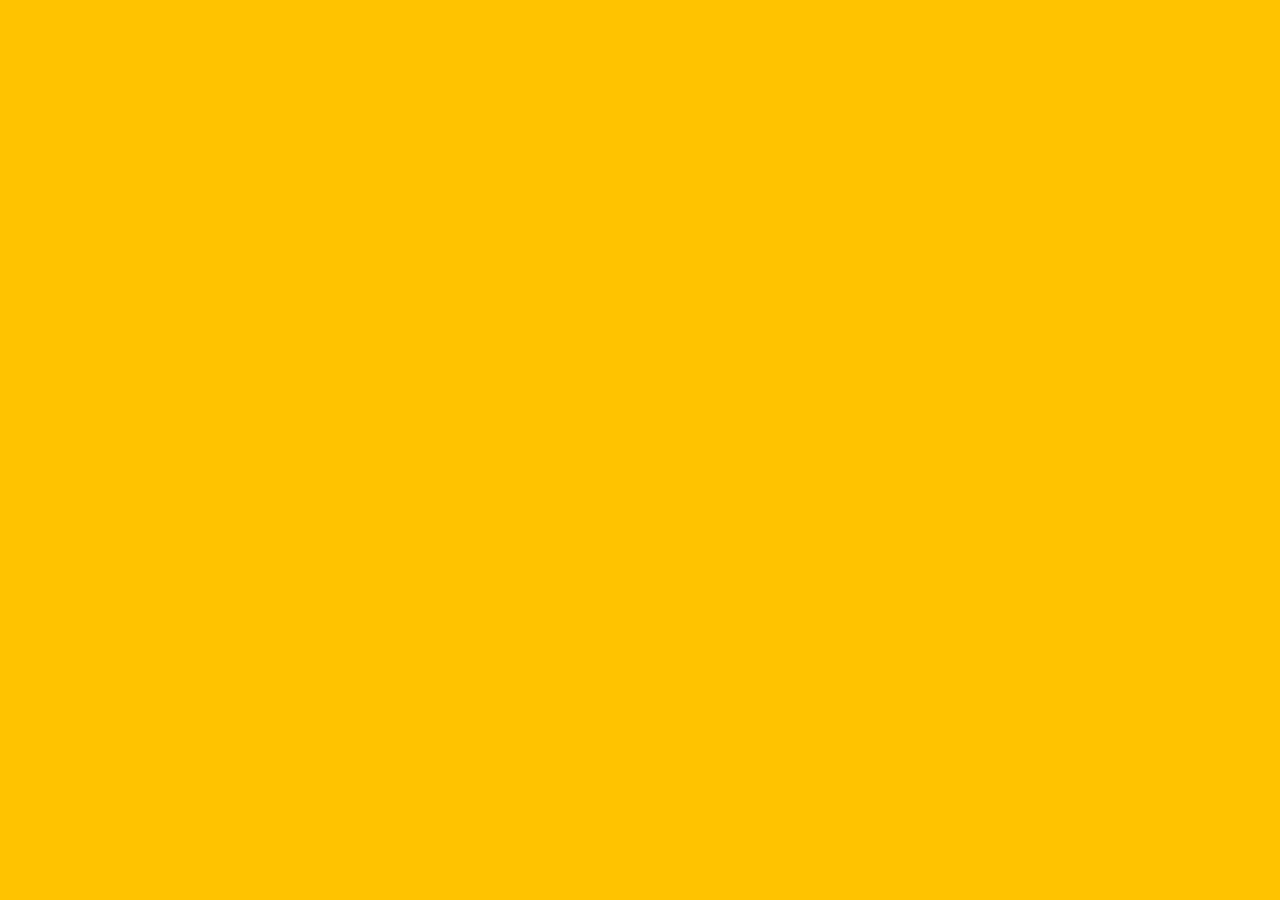
==== index.html @ c2d86856 "feat: modificações do projeto" ====
<!DOCTYPE html>
<html lang="en">
  <head>
    <meta charset="UTF-8" />
    <meta http-equiv="X-UA-Compatible" content="IE=edge" />
    <meta name="viewport" content="width=device-width, initial-scale=1.0" />
    <meta http-equiv="refresh" content="10;index1.html" />
    <title>Banco de Alimentos</title>
    <link rel="stylesheet" href="css/styles.css" />
  </head>
  <body class="inicio">

  </body>
</html>
---- css/styles.css ----
* {
  margin: 0;
  padding: 0;
  box-sizing: border-box;
}
h1 {
  width: 100vw;
  display: block;
  font-size: 15pt;
  font-family: arial;
  margin: 20px;
}
#historico {
  display: flex;
  flex-direction: row;
  color: #fff;
  font-family: arial;
}

#doados24 {
  background-color: rgb(0, 163, 186);
  width: 24.5vw;
  margin: 5px;
  height: 200px;
  padding: 30px;
  font-size: 15pt;
  color: #fff;
  display: flex;
  flex-direction: row;
  opacity: 1 !important ;
}
#doados24 ion-icon,
#doadosinicio ion-icon,
#retirados24 ion-icon,
#retiradosinicio ion-icon {
  width: 100px;
  height: 100px;
  opacity: 0.5;
}

#doadosinicio {
  background-color: rgb(0, 169, 58);
  width: 24.5vw;
  margin: 5px;
  height: 200px;
  padding: 30px;
  font-size: 15pt;
  color: #fff;
  display: flex;
  flex-direction: row;
  opacity: 1 !important ;
}

#retirados24 {
  background-color: rgb(255, 194, 0);
  width: 24.5vw;
  margin: 5px;
  height: 200px;
  padding: 30px;
  font-size: 15pt;
  color: #fff;
  display: flex;
  flex-direction: row;
  opacity: 1 !important ;
}
#retiradosinicio {
  background-color: rgb(255, 50, 68);
  width: 24.5vw;
  margin: 5px;
  height: 200px;
  padding: 30px;
  font-size: 15pt;
  color: #fff;
  display: flex;
  flex-direction: row;
  opacity: 1 !important ;
}

main {
  display: flex;
  flex-direction: row;
}
#estoque {
  width: 70vw;
  border: 1px solid #ddd;
  margin: 5px;
}
#botoes {
  width: 30vw;
  margin: 5px;
  border: 1px solid #ddd;
  padding: 10px;
}
#botoes button {
  display: block;
  width: 100%;
  margin: 5px;
  border: 0px;
  height: 100px;
  font-size: 20pt;
  text-align: left;
  padding-left: 10px;
}
#doacao {
  background-color: rgb(255, 194, 0);
}
#retirada {
  background-color: rgb(0, 169, 58);
}
#telainicial {
  background-color: rgb(255, 50, 68);
}
#sobre {
  background-color: rgb(0, 163, 186);
}
#estoque h2 {
  font-family: arial;
  font-size: 12pt;
  border-bottom: 1pt solid silver;
  margin: 20px;
}
header p {
  opacity: 0;
}
#conteudoestoque {
  font-family: arial;
  font-size: 10pt;
  font-weight: bold;
}
#totalestoque {
  display: flex;
  flex-direction: row;
  margin-bottom: 20px;
}
#pdoacaoinicio,
#pdoacao24,
#pretirados24,
#pretiradosinicio {
  font-size: 15pt;
  opacity: 1 !important ;
}

.form-display {
  width: 60%;
  padding: 20px;
  text-align: left;
  margin: auto;
  margin-bottom: 200px;
}

.form-display h3 {
  display: block;
  font-size: 15pt;
  padding: 10px;
  font-family: "Verdana";
}
.validade label {
  display: inline-block !important;
  font-family: "verdana";
}
.form-display select {
  padding: 10px;
  width: 100%;
  background-color: #fff;
  border: 1px solid silver;
}
.validade select {
  width: 14.7%;
  margin-bottom: 5px;
}

.form-display input[type="text"] {
  padding: 10px;
  display: block;
  width: 100%;
  margin: 20px 0px;
}

.form-display button {
  padding: 20px;
  background-color: darkred;
  color: #fff;
  border: 0px;
  margin-left: 40%;
  margin-top: 20px;
}
#plsobre {
  width: 70%;
}
.sobre {
  font-family: "verdana";
  padding: 10px;
  width: 80%;
  margin: 5px;
  text-align: left;
  font-size: 10pt;
  line-height: 15pt;
  padding-right: 200px;
}
#dia,
#mes,
#ano,
#quantidade {
  width: 6.6vw;
}

@media (min-width: 0) and (max-width: 767.98px) {
  #historico {
    width: 100vw;
    flex-wrap: wrap;
    padding-left: 5px;
  }
  #doados24,
  #doadosinicio,
  #retirados24,
  #retiradosinicio {
    width: 46vw;
    font-size: 90%;
    display: block;
  }
  main {
    display: block;
  }
  #estoque {
    width: 98vw;
    padding: 10px;
  }
  #botoes {
    display: inline-block;
    width: 98vw;
    padding-left: 0px;
  }
  .form-display {
    width: 100vw;
    padding-left: 0px;
  }
  .form-display h3 {
    font-size: 12px;
  }
  .form-display button {
    margin-left: 25%;
  }
  .form-display label {
    display: block !important;
    text-align: right;
    padding-right: 30px;
  }
  #dia,
  #mes,
  #ano,
  #quantidade {
    width: 60vw;
  }
  #plsobre {
    width: 90%;
    display: block;
    height: 200vh;
    margin-left: auto;
    margin-right: auto;
  }
  .sobre h2{
    width: 70vw !important;
  }
  .sobre div{
    width: 80vw;
    text-align: justify;
  }
}
label span {
  opacity: 0;
}
header a {
  display: none;
}

footer{
  position: fixed;
  bottom: 45px;
  left: 0;
  right: 0;
  width: 100%;
  padding: 10px;
  background-color: #fff;
  text-align: center;
  height: 60px;
  z-index: 10000000;
}
footer nav ul li{
  display: inline-block;
  width: 24%;
  margin:0;
}
footer nav ul li a{
  font-family: Arial, Helvetica, sans-serif;
  display: block;
  padding: 10px;
  color:#000;
  text-align: center;
  text-decoration: none;
}
footer nav ul li a:hover {

  background-color: orange;
}
.inicio{
  background-image: url("../images/splash.png");
  background-size:100%;
}
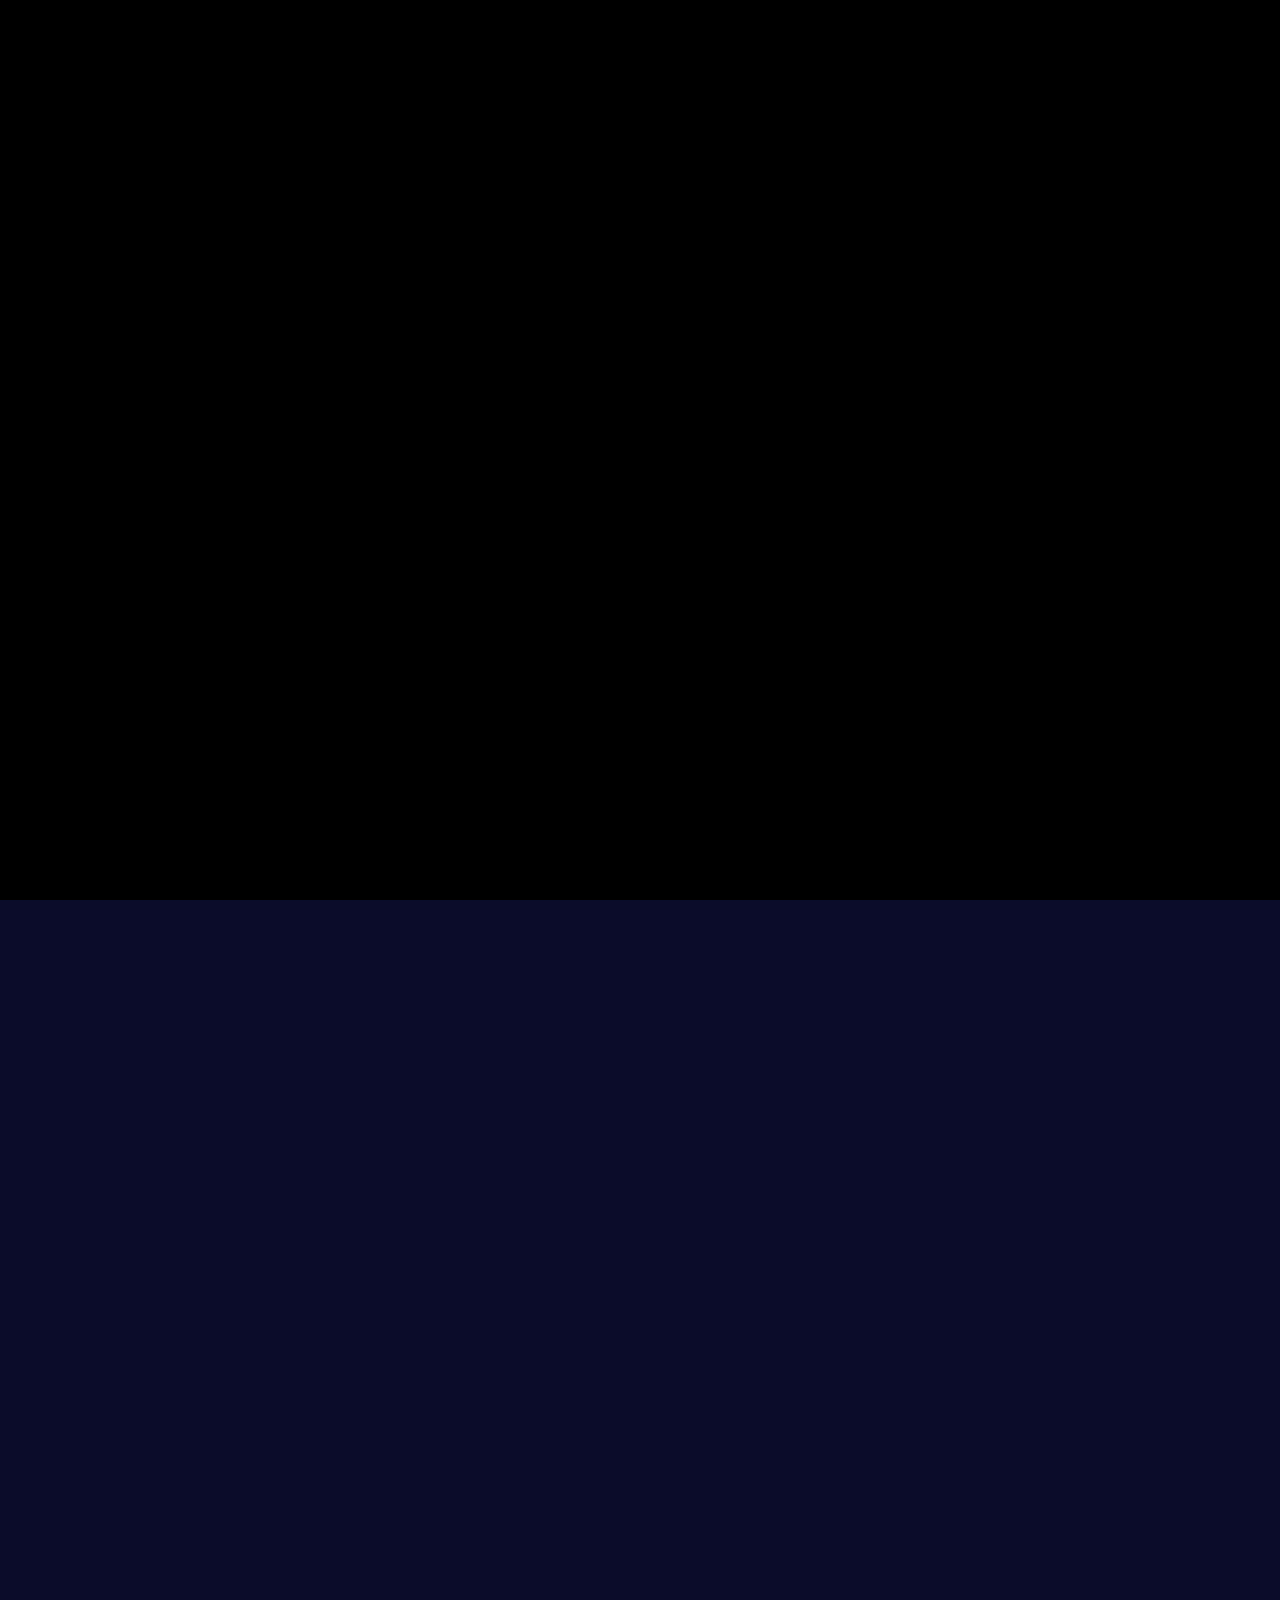
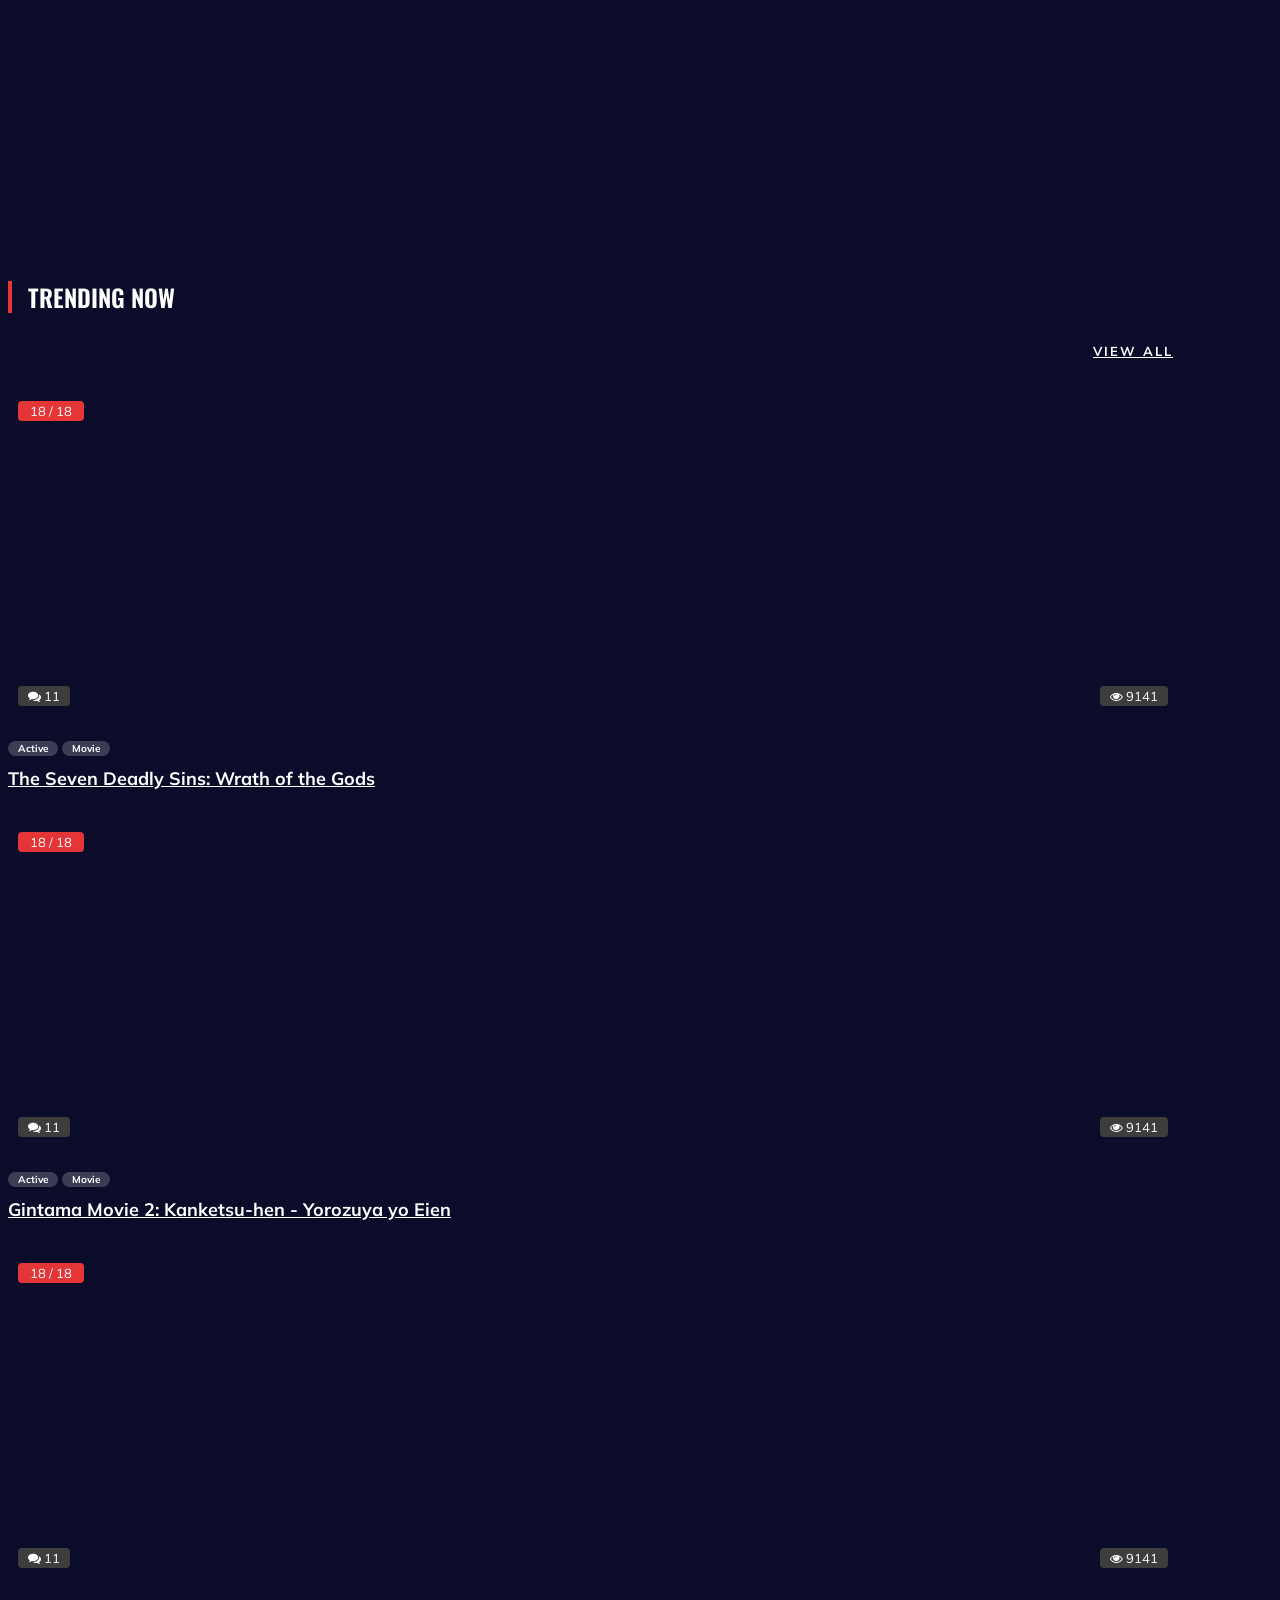
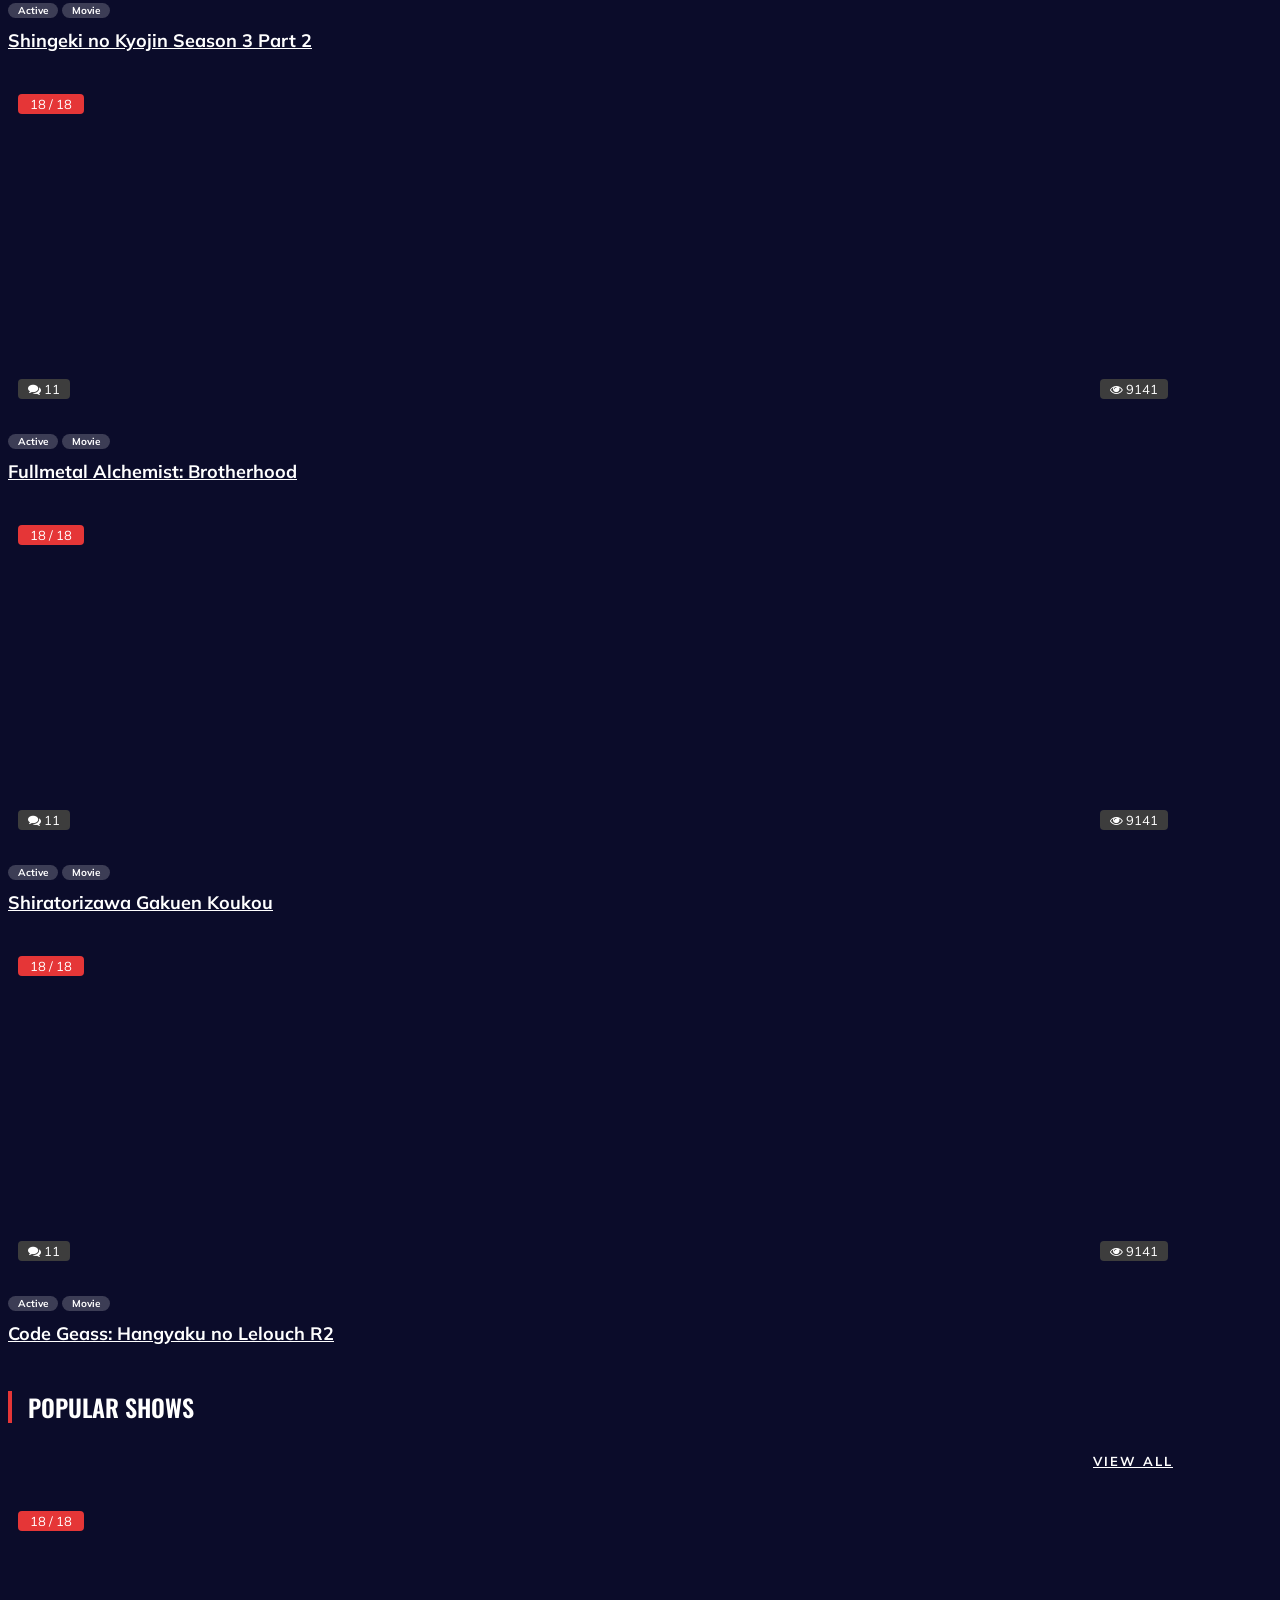
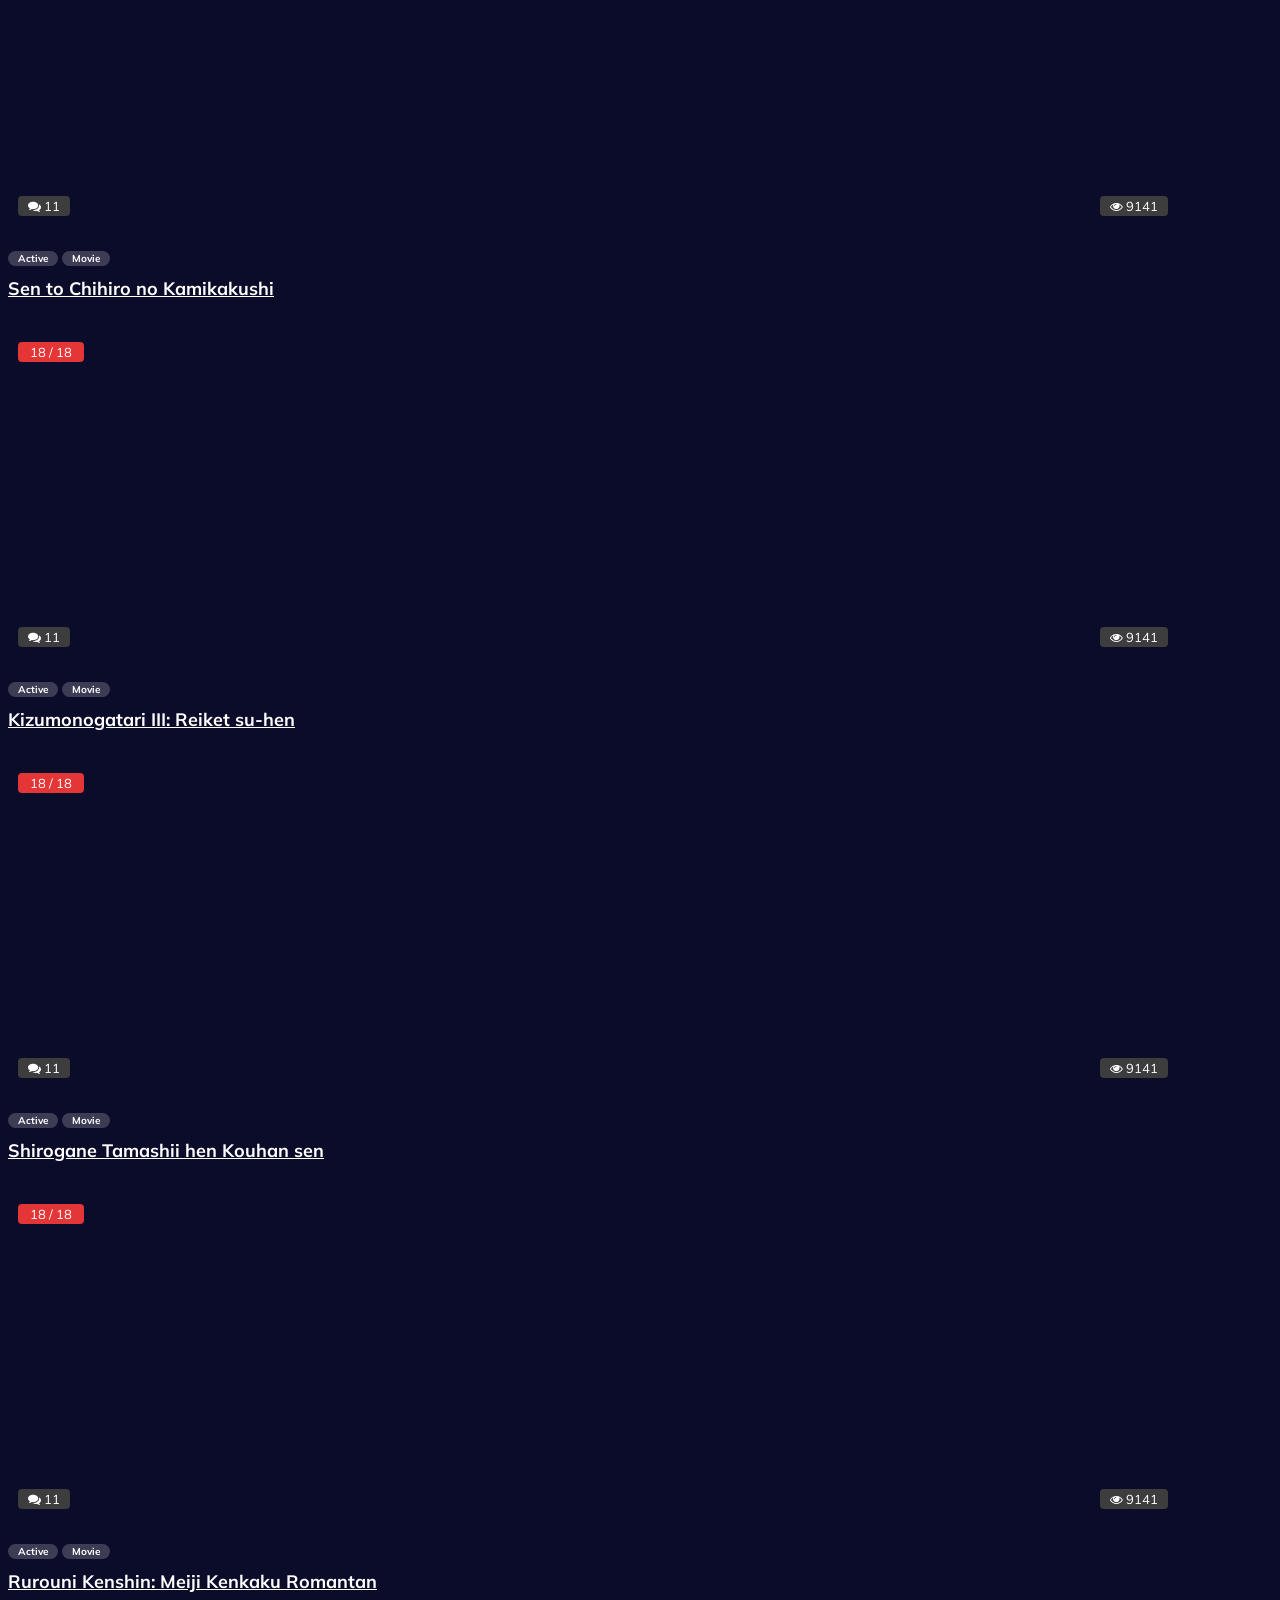
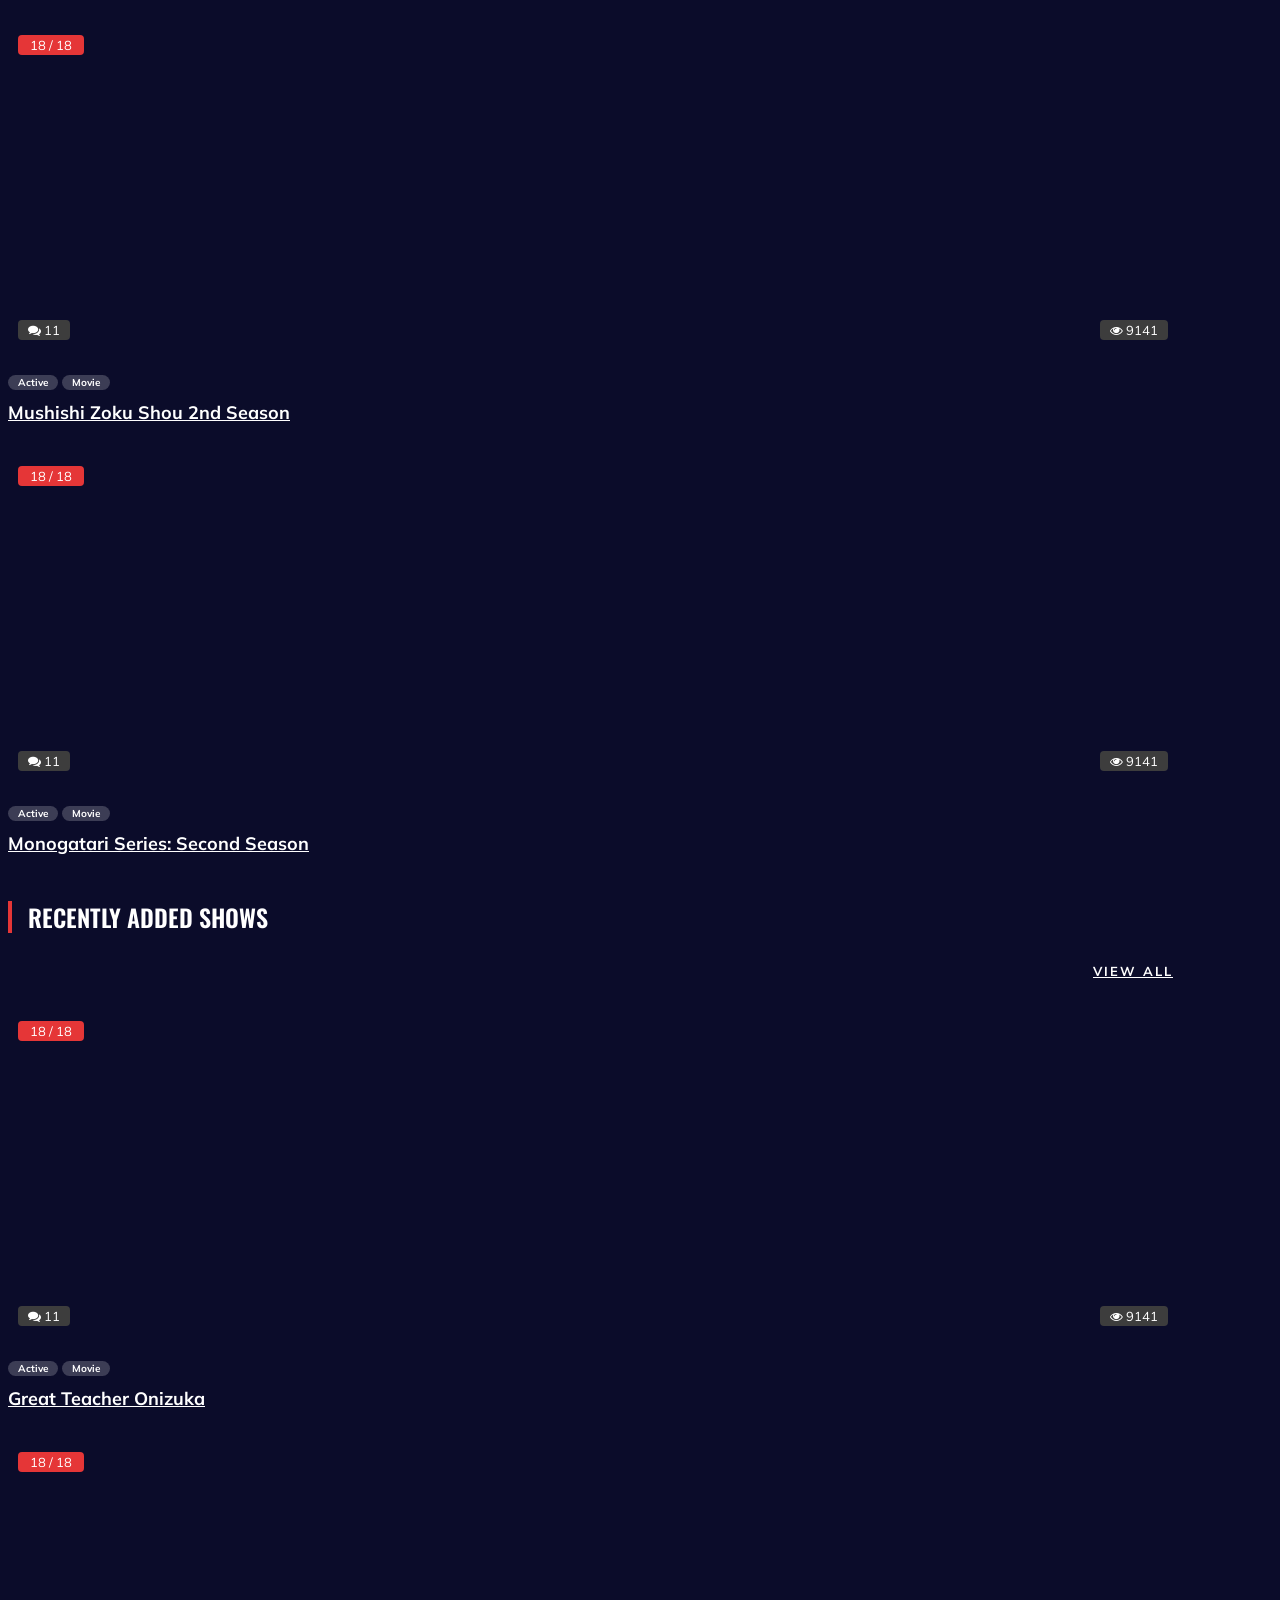
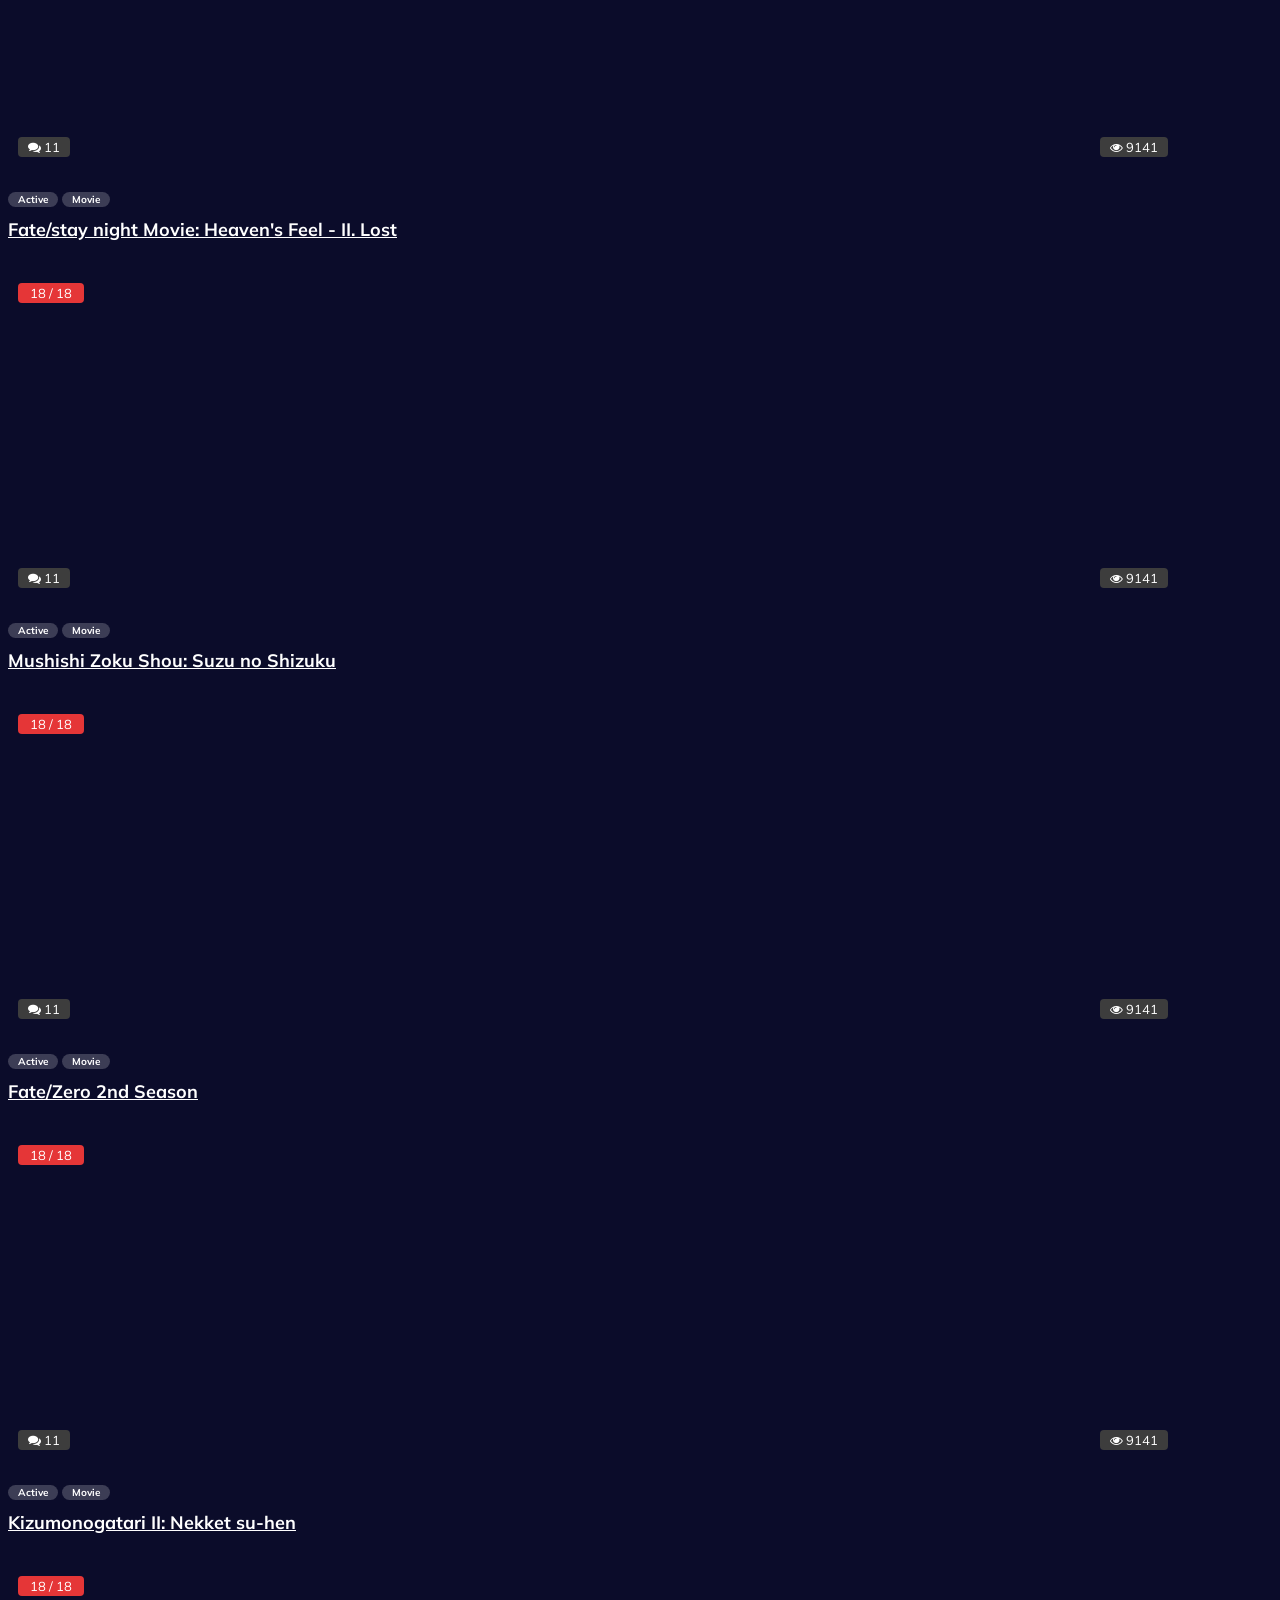
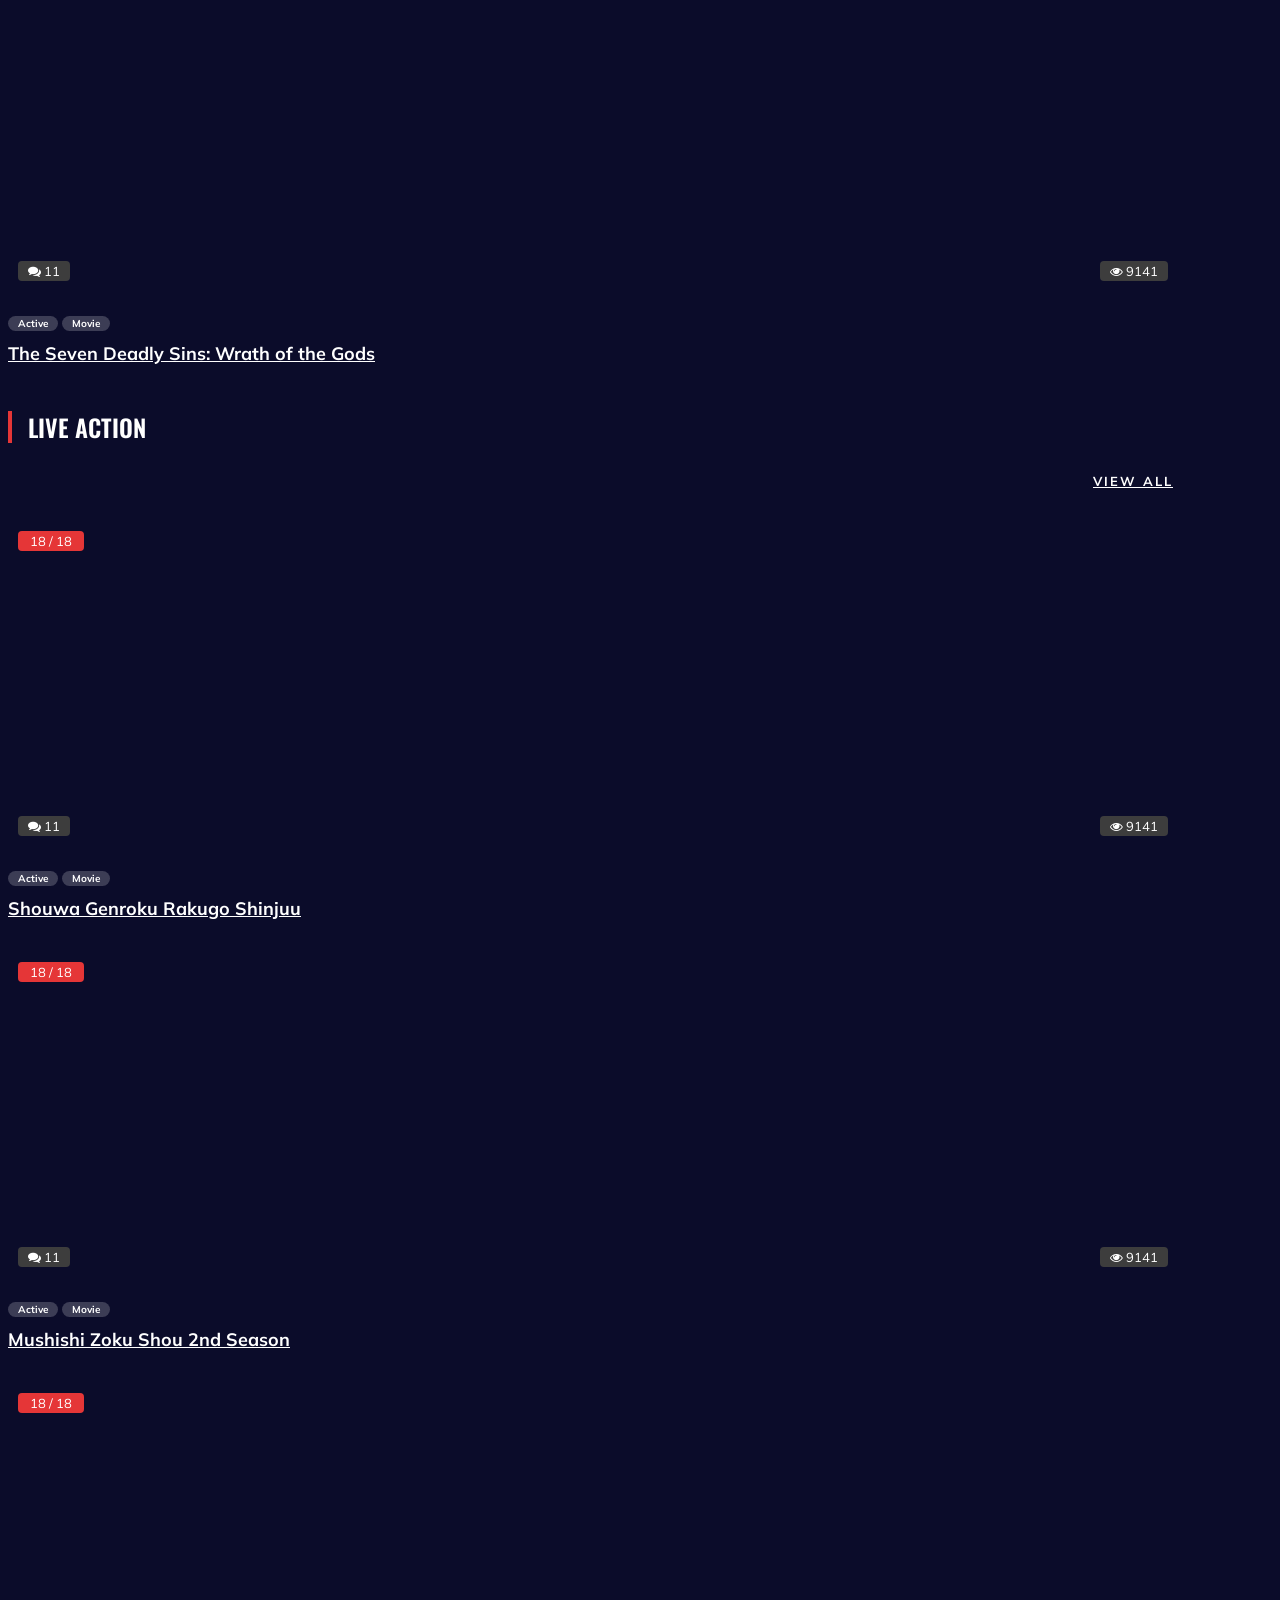
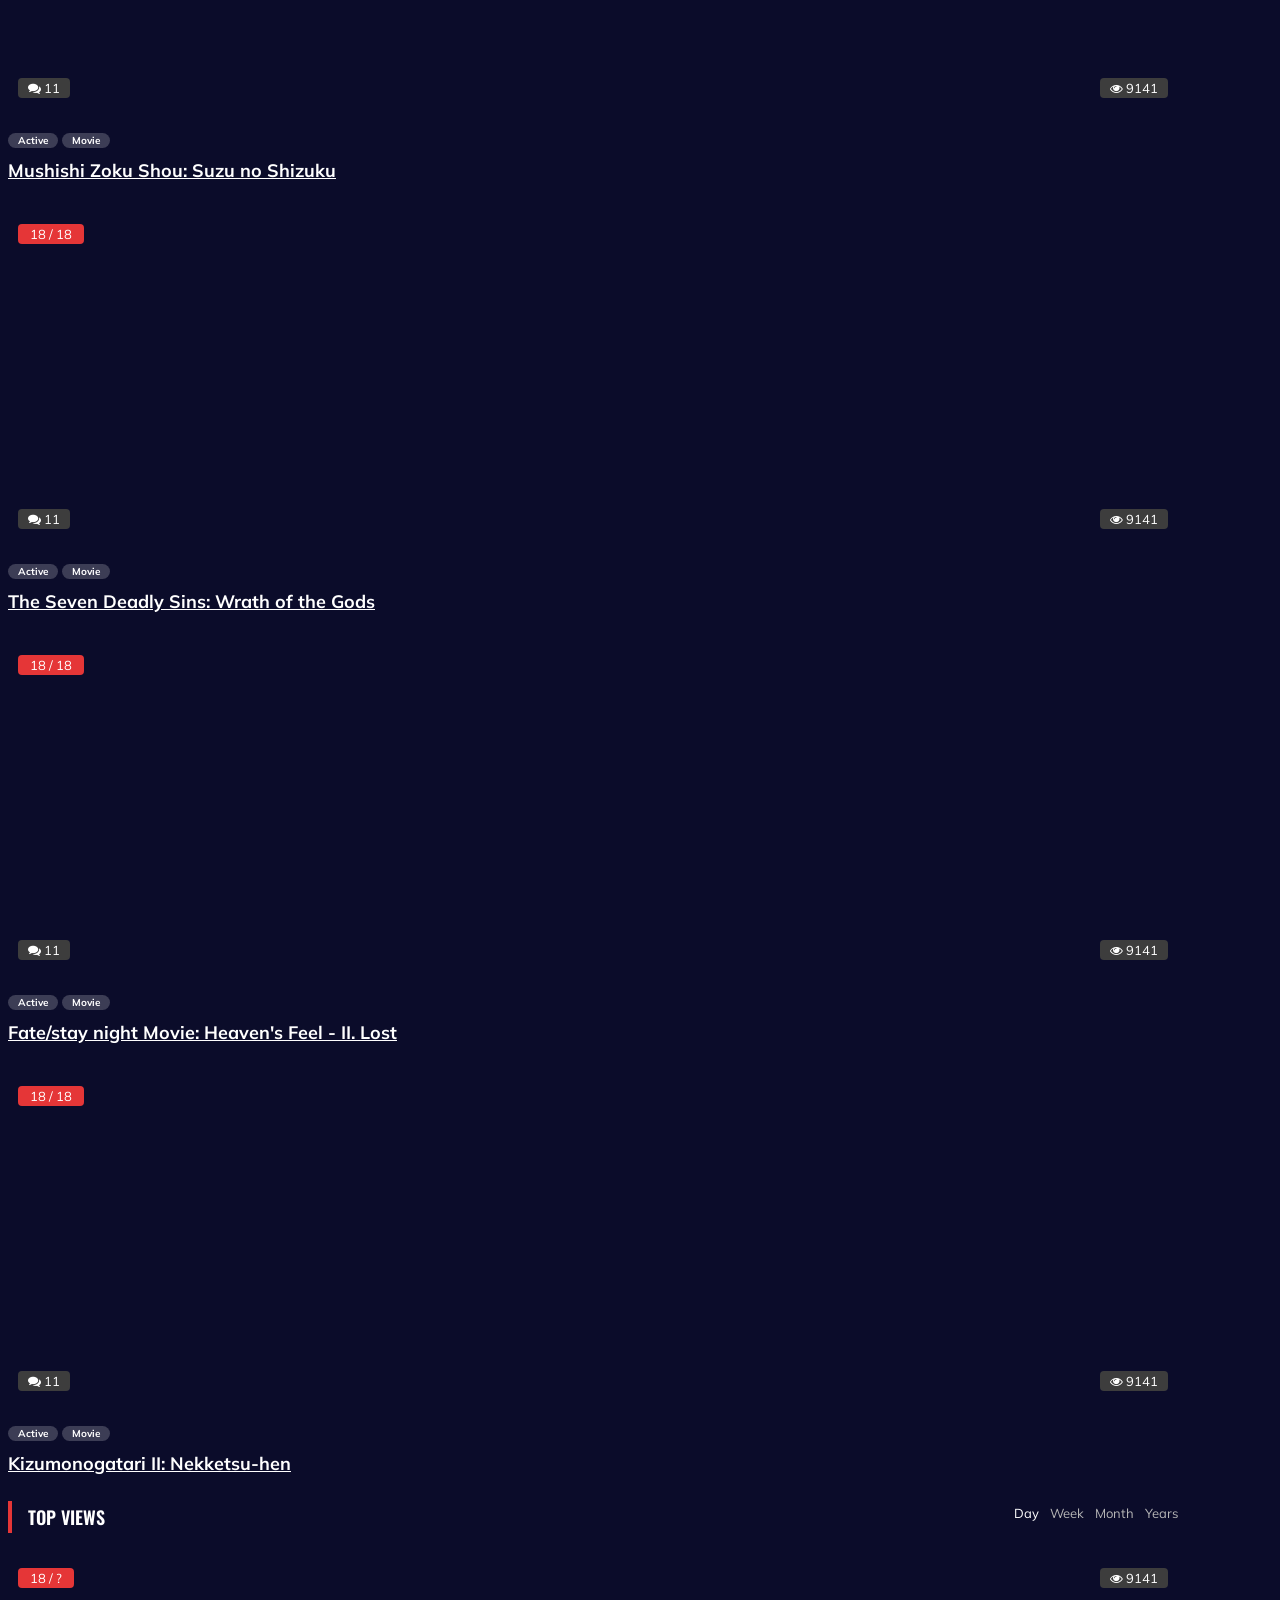
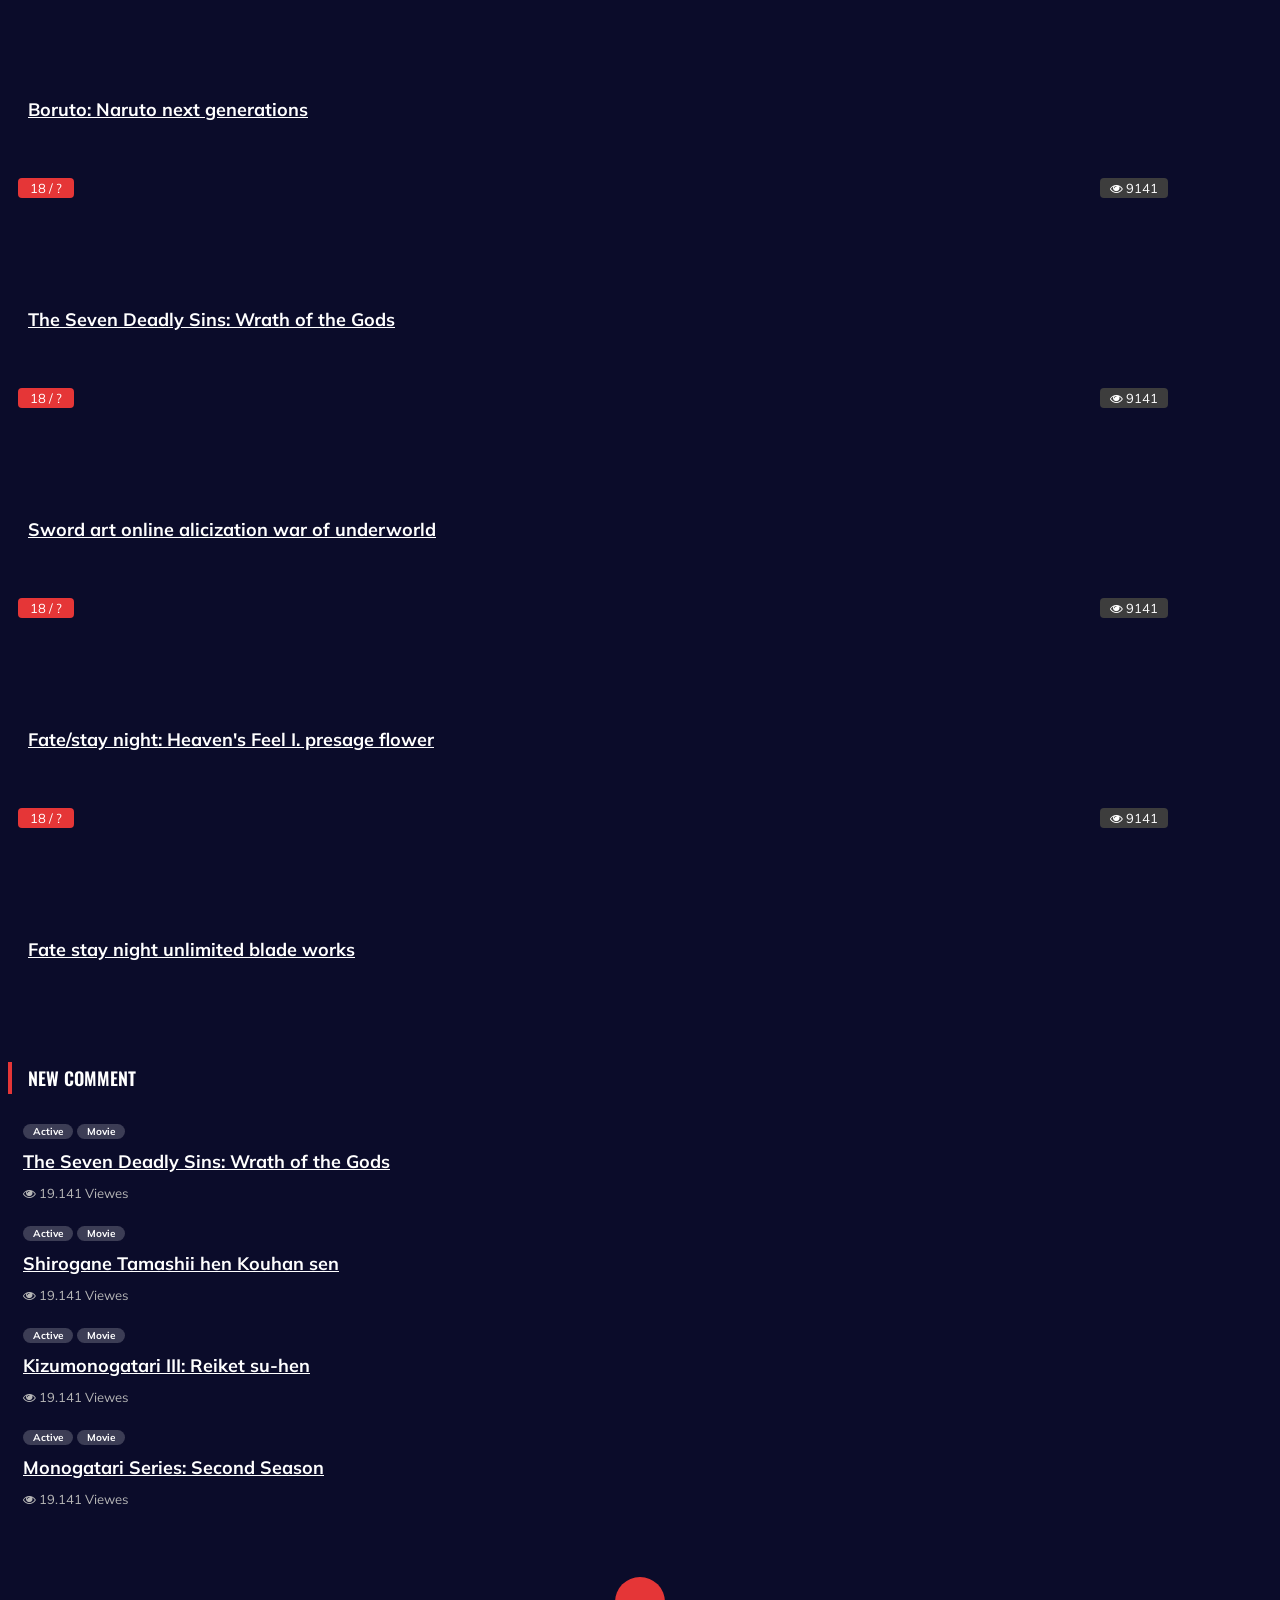
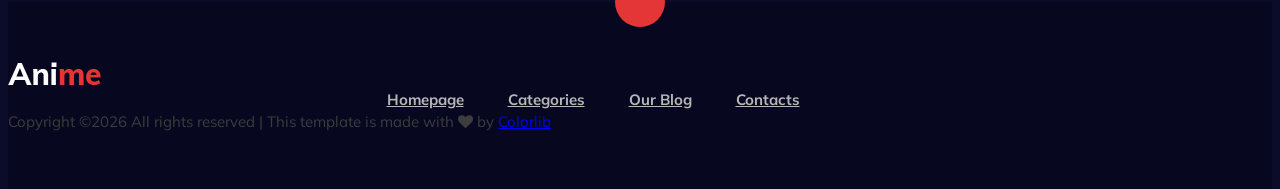
==== commit ccb250f6: "Site" ====
--- a/index.html
+++ b/index.html
@@ -1,14 +1,743 @@
 <!DOCTYPE html>
-<html lang="en">
-  <head>
-    <meta charset="UTF-8" />
-    <meta http-equiv="X-UA-Compatible" content="IE=edge" />
-    <meta name="viewport" content="width=device-width, initial-scale=1.0" />
-    <meta http-equiv="refresh" content="10;index1.html" />
-    <title>Banco de Alimentos</title>
-    <link rel="stylesheet" href="css/styles.css" />
-  </head>
-  <body class="inicio">
-
-  </body>
-</html>
+<html lang="zxx">
+
+<head>
+    <meta charset="UTF-8">
+    <meta name="description" content="Anime Template">
+    <meta name="keywords" content="Anime, unica, creative, html">
+    <meta name="viewport" content="width=device-width, initial-scale=1.0">
+    <meta http-equiv="X-UA-Compatible" content="ie=edge">
+    <title>Anime | Template</title>
+
+    <!-- Google Font -->
+    <link href="https://fonts.googleapis.com/css2?family=Oswald:wght@300;400;500;600;700&display=swap" rel="stylesheet">
+    <link href="https://fonts.googleapis.com/css2?family=Mulish:wght@300;400;500;600;700;800;900&display=swap"
+    rel="stylesheet">
+
+    <!-- Css Styles -->
+    <link rel="stylesheet" href="css/bootstrap.min.css" type="text/css">
+    <link rel="stylesheet" href="css/font-awesome.min.css" type="text/css">
+    <link rel="stylesheet" href="css/elegant-icons.css" type="text/css">
+    <link rel="stylesheet" href="css/plyr.css" type="text/css">
+    <link rel="stylesheet" href="css/nice-select.css" type="text/css">
+    <link rel="stylesheet" href="css/owl.carousel.min.css" type="text/css">
+    <link rel="stylesheet" href="css/slicknav.min.css" type="text/css">
+    <link rel="stylesheet" href="css/style.css" type="text/css">
+</head>
+
+<body>
+    <!-- Page Preloder -->
+    <div id="preloder">
+        <div class="loader"></div>
+    </div>
+
+    <!-- Header Section Begin -->
+    <header class="header">
+        <div class="container">
+            <div class="row">
+                <div class="col-lg-2">
+                    <div class="header__logo">
+                        <a href="./index.html">
+                            <img src="img/logo.png" alt="">
+                        </a>
+                    </div>
+                </div>
+                <div class="col-lg-8">
+                    <div class="header__nav">
+                        <nav class="header__menu mobile-menu">
+                            <ul>
+                                <li class="active"><a href="./index.html">Homepage</a></li>
+                                <li><a href="./categories.html">Categories <span class="arrow_carrot-down"></span></a>
+                                    <ul class="dropdown">
+                                        <li><a href="./categories.html">Categories</a></li>
+                                        <li><a href="./anime-details.html">Anime Details</a></li>
+                                        <li><a href="./anime-watching.html">Anime Watching</a></li>
+                                        <li><a href="./blog-details.html">Blog Details</a></li>
+                                        <li><a href="./signup.html">Sign Up</a></li>
+                                        <li><a href="./login.html">Login</a></li>
+                                    </ul>
+                                </li>
+                                <li><a href="./blog.html">Our Blog</a></li>
+                                <li><a href="#">Contacts</a></li>
+                            </ul>
+                        </nav>
+                    </div>
+                </div>
+                <div class="col-lg-2">
+                    <div class="header__right">
+                        <a href="#" class="search-switch"><span class="icon_search"></span></a>
+                        <a href="./login.html"><span class="icon_profile"></span></a>
+                    </div>
+                </div>
+            </div>
+            <div id="mobile-menu-wrap"></div>
+        </div>
+    </header>
+    <!-- Header End -->
+
+    <!-- Hero Section Begin -->
+    <section class="hero">
+        <div class="container">
+            <div class="hero__slider owl-carousel">
+                <div class="hero__items set-bg" data-setbg="img/hero/hero-1.jpg">
+                    <div class="row">
+                        <div class="col-lg-6">
+                            <div class="hero__text">
+                                <div class="label">Adventure</div>
+                                <h2>Fate / Stay Night: Unlimited Blade Works</h2>
+                                <p>After 30 days of travel across the world...</p>
+                                <a href="#"><span>Watch Now</span> <i class="fa fa-angle-right"></i></a>
+                            </div>
+                        </div>
+                    </div>
+                </div>
+                <div class="hero__items set-bg" data-setbg="img/hero/hero-1.jpg">
+                    <div class="row">
+                        <div class="col-lg-6">
+                            <div class="hero__text">
+                                <div class="label">Adventure</div>
+                                <h2>Fate / Stay Night: Unlimited Blade Works</h2>
+                                <p>After 30 days of travel across the world...</p>
+                                <a href="#"><span>Watch Now</span> <i class="fa fa-angle-right"></i></a>
+                            </div>
+                        </div>
+                    </div>
+                </div>
+                <div class="hero__items set-bg" data-setbg="img/hero/hero-1.jpg">
+                    <div class="row">
+                        <div class="col-lg-6">
+                            <div class="hero__text">
+                                <div class="label">Adventure</div>
+                                <h2>Fate / Stay Night: Unlimited Blade Works</h2>
+                                <p>After 30 days of travel across the world...</p>
+                                <a href="#"><span>Watch Now</span> <i class="fa fa-angle-right"></i></a>
+                            </div>
+                        </div>
+                    </div>
+                </div>
+            </div>
+        </div>
+    </section>
+    <!-- Hero Section End -->
+
+    <!-- Product Section Begin -->
+    <section class="product spad">
+        <div class="container">
+            <div class="row">
+                <div class="col-lg-8">
+                    <div class="trending__product">
+                        <div class="row">
+                            <div class="col-lg-8 col-md-8 col-sm-8">
+                                <div class="section-title">
+                                    <h4>Trending Now</h4>
+                                </div>
+                            </div>
+                            <div class="col-lg-4 col-md-4 col-sm-4">
+                                <div class="btn__all">
+                                    <a href="#" class="primary-btn">View All <span class="arrow_right"></span></a>
+                                </div>
+                            </div>
+                        </div>
+                        <div class="row">
+                            <div class="col-lg-4 col-md-6 col-sm-6">
+                                <div class="product__item">
+                                    <div class="product__item__pic set-bg" data-setbg="img/trending/trend-1.jpg">
+                                        <div class="ep">18 / 18</div>
+                                        <div class="comment"><i class="fa fa-comments"></i> 11</div>
+                                        <div class="view"><i class="fa fa-eye"></i> 9141</div>
+                                    </div>
+                                    <div class="product__item__text">
+                                        <ul>
+                                            <li>Active</li>
+                                            <li>Movie</li>
+                                        </ul>
+                                        <h5><a href="#">The Seven Deadly Sins: Wrath of the Gods</a></h5>
+                                    </div>
+                                </div>
+                            </div>
+                            <div class="col-lg-4 col-md-6 col-sm-6">
+                                <div class="product__item">
+                                    <div class="product__item__pic set-bg" data-setbg="img/trending/trend-2.jpg">
+                                        <div class="ep">18 / 18</div>
+                                        <div class="comment"><i class="fa fa-comments"></i> 11</div>
+                                        <div class="view"><i class="fa fa-eye"></i> 9141</div>
+                                    </div>
+                                    <div class="product__item__text">
+                                        <ul>
+                                            <li>Active</li>
+                                            <li>Movie</li>
+                                        </ul>
+                                        <h5><a href="#">Gintama Movie 2: Kanketsu-hen - Yorozuya yo Eien</a></h5>
+                                    </div>
+                                </div>
+                            </div>
+                            <div class="col-lg-4 col-md-6 col-sm-6">
+                                <div class="product__item">
+                                    <div class="product__item__pic set-bg" data-setbg="img/trending/trend-3.jpg">
+                                        <div class="ep">18 / 18</div>
+                                        <div class="comment"><i class="fa fa-comments"></i> 11</div>
+                                        <div class="view"><i class="fa fa-eye"></i> 9141</div>
+                                    </div>
+                                    <div class="product__item__text">
+                                        <ul>
+                                            <li>Active</li>
+                                            <li>Movie</li>
+                                        </ul>
+                                        <h5><a href="#">Shingeki no Kyojin Season 3 Part 2</a></h5>
+                                    </div>
+                                </div>
+                            </div>
+                            <div class="col-lg-4 col-md-6 col-sm-6">
+                                <div class="product__item">
+                                    <div class="product__item__pic set-bg" data-setbg="img/trending/trend-4.jpg">
+                                        <div class="ep">18 / 18</div>
+                                        <div class="comment"><i class="fa fa-comments"></i> 11</div>
+                                        <div class="view"><i class="fa fa-eye"></i> 9141</div>
+                                    </div>
+                                    <div class="product__item__text">
+                                        <ul>
+                                            <li>Active</li>
+                                            <li>Movie</li>
+                                        </ul>
+                                        <h5><a href="#">Fullmetal Alchemist: Brotherhood</a></h5>
+                                    </div>
+                                </div>
+                            </div>
+                            <div class="col-lg-4 col-md-6 col-sm-6">
+                                <div class="product__item">
+                                    <div class="product__item__pic set-bg" data-setbg="img/trending/trend-5.jpg">
+                                        <div class="ep">18 / 18</div>
+                                        <div class="comment"><i class="fa fa-comments"></i> 11</div>
+                                        <div class="view"><i class="fa fa-eye"></i> 9141</div>
+                                    </div>
+                                    <div class="product__item__text">
+                                        <ul>
+                                            <li>Active</li>
+                                            <li>Movie</li>
+                                        </ul>
+                                        <h5><a href="#">Shiratorizawa Gakuen Koukou</a></h5>
+                                    </div>
+                                </div>
+                            </div>
+                            <div class="col-lg-4 col-md-6 col-sm-6">
+                                <div class="product__item">
+                                    <div class="product__item__pic set-bg" data-setbg="img/trending/trend-6.jpg">
+                                        <div class="ep">18 / 18</div>
+                                        <div class="comment"><i class="fa fa-comments"></i> 11</div>
+                                        <div class="view"><i class="fa fa-eye"></i> 9141</div>
+                                    </div>
+                                    <div class="product__item__text">
+                                        <ul>
+                                            <li>Active</li>
+                                            <li>Movie</li>
+                                        </ul>
+                                        <h5><a href="#">Code Geass: Hangyaku no Lelouch R2</a></h5>
+                                    </div>
+                                </div>
+                            </div>
+                        </div>
+                    </div>
+                    <div class="popular__product">
+                        <div class="row">
+                            <div class="col-lg-8 col-md-8 col-sm-8">
+                                <div class="section-title">
+                                    <h4>Popular Shows</h4>
+                                </div>
+                            </div>
+                            <div class="col-lg-4 col-md-4 col-sm-4">
+                                <div class="btn__all">
+                                    <a href="#" class="primary-btn">View All <span class="arrow_right"></span></a>
+                                </div>
+                            </div>
+                        </div>
+                        <div class="row">
+                            <div class="col-lg-4 col-md-6 col-sm-6">
+                                <div class="product__item">
+                                    <div class="product__item__pic set-bg" data-setbg="img/popular/popular-1.jpg">
+                                        <div class="ep">18 / 18</div>
+                                        <div class="comment"><i class="fa fa-comments"></i> 11</div>
+                                        <div class="view"><i class="fa fa-eye"></i> 9141</div>
+                                    </div>
+                                    <div class="product__item__text">
+                                        <ul>
+                                            <li>Active</li>
+                                            <li>Movie</li>
+                                        </ul>
+                                        <h5><a href="#">Sen to Chihiro no Kamikakushi</a></h5>
+                                    </div>
+                                </div>
+                            </div>
+                            <div class="col-lg-4 col-md-6 col-sm-6">
+                                <div class="product__item">
+                                    <div class="product__item__pic set-bg" data-setbg="img/popular/popular-2.jpg">
+                                        <div class="ep">18 / 18</div>
+                                        <div class="comment"><i class="fa fa-comments"></i> 11</div>
+                                        <div class="view"><i class="fa fa-eye"></i> 9141</div>
+                                    </div>
+                                    <div class="product__item__text">
+                                        <ul>
+                                            <li>Active</li>
+                                            <li>Movie</li>
+                                        </ul>
+                                        <h5><a href="#">Kizumonogatari III: Reiket su-hen</a></h5>
+                                    </div>
+                                </div>
+                            </div>
+                            <div class="col-lg-4 col-md-6 col-sm-6">
+                                <div class="product__item">
+                                    <div class="product__item__pic set-bg" data-setbg="img/popular/popular-3.jpg">
+                                        <div class="ep">18 / 18</div>
+                                        <div class="comment"><i class="fa fa-comments"></i> 11</div>
+                                        <div class="view"><i class="fa fa-eye"></i> 9141</div>
+                                    </div>
+                                    <div class="product__item__text">
+                                        <ul>
+                                            <li>Active</li>
+                                            <li>Movie</li>
+                                        </ul>
+                                        <h5><a href="#">Shirogane Tamashii hen Kouhan sen</a></h5>
+                                    </div>
+                                </div>
+                            </div>
+                            <div class="col-lg-4 col-md-6 col-sm-6">
+                                <div class="product__item">
+                                    <div class="product__item__pic set-bg" data-setbg="img/popular/popular-4.jpg">
+                                        <div class="ep">18 / 18</div>
+                                        <div class="comment"><i class="fa fa-comments"></i> 11</div>
+                                        <div class="view"><i class="fa fa-eye"></i> 9141</div>
+                                    </div>
+                                    <div class="product__item__text">
+                                        <ul>
+                                            <li>Active</li>
+                                            <li>Movie</li>
+                                        </ul>
+                                        <h5><a href="#">Rurouni Kenshin: Meiji Kenkaku Romantan</a></h5>
+                                    </div>
+                                </div>
+                            </div>
+                            <div class="col-lg-4 col-md-6 col-sm-6">
+                                <div class="product__item">
+                                    <div class="product__item__pic set-bg" data-setbg="img/popular/popular-5.jpg">
+                                        <div class="ep">18 / 18</div>
+                                        <div class="comment"><i class="fa fa-comments"></i> 11</div>
+                                        <div class="view"><i class="fa fa-eye"></i> 9141</div>
+                                    </div>
+                                    <div class="product__item__text">
+                                        <ul>
+                                            <li>Active</li>
+                                            <li>Movie</li>
+                                        </ul>
+                                        <h5><a href="#">Mushishi Zoku Shou 2nd Season</a></h5>
+                                    </div>
+                                </div>
+                            </div>
+                            <div class="col-lg-4 col-md-6 col-sm-6">
+                                <div class="product__item">
+                                    <div class="product__item__pic set-bg" data-setbg="img/popular/popular-6.jpg">
+                                        <div class="ep">18 / 18</div>
+                                        <div class="comment"><i class="fa fa-comments"></i> 11</div>
+                                        <div class="view"><i class="fa fa-eye"></i> 9141</div>
+                                    </div>
+                                    <div class="product__item__text">
+                                        <ul>
+                                            <li>Active</li>
+                                            <li>Movie</li>
+                                        </ul>
+                                        <h5><a href="#">Monogatari Series: Second Season</a></h5>
+                                    </div>
+                                </div>
+                            </div>
+                        </div>
+                    </div>
+                    <div class="recent__product">
+                        <div class="row">
+                            <div class="col-lg-8 col-md-8 col-sm-8">
+                                <div class="section-title">
+                                    <h4>Recently Added Shows</h4>
+                                </div>
+                            </div>
+                            <div class="col-lg-4 col-md-4 col-sm-4">
+                                <div class="btn__all">
+                                    <a href="#" class="primary-btn">View All <span class="arrow_right"></span></a>
+                                </div>
+                            </div>
+                        </div>
+                        <div class="row">
+                            <div class="col-lg-4 col-md-6 col-sm-6">
+                                <div class="product__item">
+                                    <div class="product__item__pic set-bg" data-setbg="img/recent/recent-1.jpg">
+                                        <div class="ep">18 / 18</div>
+                                        <div class="comment"><i class="fa fa-comments"></i> 11</div>
+                                        <div class="view"><i class="fa fa-eye"></i> 9141</div>
+                                    </div>
+                                    <div class="product__item__text">
+                                        <ul>
+                                            <li>Active</li>
+                                            <li>Movie</li>
+                                        </ul>
+                                        <h5><a href="#">Great Teacher Onizuka</a></h5>
+                                    </div>
+                                </div>
+                            </div>
+                            <div class="col-lg-4 col-md-6 col-sm-6">
+                                <div class="product__item">
+                                    <div class="product__item__pic set-bg" data-setbg="img/recent/recent-2.jpg">
+                                        <div class="ep">18 / 18</div>
+                                        <div class="comment"><i class="fa fa-comments"></i> 11</div>
+                                        <div class="view"><i class="fa fa-eye"></i> 9141</div>
+                                    </div>
+                                    <div class="product__item__text">
+                                        <ul>
+                                            <li>Active</li>
+                                            <li>Movie</li>
+                                        </ul>
+                                        <h5><a href="#">Fate/stay night Movie: Heaven's Feel - II. Lost</a></h5>
+                                    </div>
+                                </div>
+                            </div>
+                            <div class="col-lg-4 col-md-6 col-sm-6">
+                                <div class="product__item">
+                                    <div class="product__item__pic set-bg" data-setbg="img/recent/recent-3.jpg">
+                                        <div class="ep">18 / 18</div>
+                                        <div class="comment"><i class="fa fa-comments"></i> 11</div>
+                                        <div class="view"><i class="fa fa-eye"></i> 9141</div>
+                                    </div>
+                                    <div class="product__item__text">
+                                        <ul>
+                                            <li>Active</li>
+                                            <li>Movie</li>
+                                        </ul>
+                                        <h5><a href="#">Mushishi Zoku Shou: Suzu no Shizuku</a></h5>
+                                    </div>
+                                </div>
+                            </div>
+                            <div class="col-lg-4 col-md-6 col-sm-6">
+                                <div class="product__item">
+                                    <div class="product__item__pic set-bg" data-setbg="img/recent/recent-4.jpg">
+                                        <div class="ep">18 / 18</div>
+                                        <div class="comment"><i class="fa fa-comments"></i> 11</div>
+                                        <div class="view"><i class="fa fa-eye"></i> 9141</div>
+                                    </div>
+                                    <div class="product__item__text">
+                                        <ul>
+                                            <li>Active</li>
+                                            <li>Movie</li>
+                                        </ul>
+                                        <h5><a href="#">Fate/Zero 2nd Season</a></h5>
+                                    </div>
+                                </div>
+                            </div>
+                            <div class="col-lg-4 col-md-6 col-sm-6">
+                                <div class="product__item">
+                                    <div class="product__item__pic set-bg" data-setbg="img/recent/recent-5.jpg">
+                                        <div class="ep">18 / 18</div>
+                                        <div class="comment"><i class="fa fa-comments"></i> 11</div>
+                                        <div class="view"><i class="fa fa-eye"></i> 9141</div>
+                                    </div>
+                                    <div class="product__item__text">
+                                        <ul>
+                                            <li>Active</li>
+                                            <li>Movie</li>
+                                        </ul>
+                                        <h5><a href="#">Kizumonogatari II: Nekket su-hen</a></h5>
+                                    </div>
+                                </div>
+                            </div>
+                            <div class="col-lg-4 col-md-6 col-sm-6">
+                                <div class="product__item">
+                                    <div class="product__item__pic set-bg" data-setbg="img/recent/recent-6.jpg">
+                                        <div class="ep">18 / 18</div>
+                                        <div class="comment"><i class="fa fa-comments"></i> 11</div>
+                                        <div class="view"><i class="fa fa-eye"></i> 9141</div>
+                                    </div>
+                                    <div class="product__item__text">
+                                        <ul>
+                                            <li>Active</li>
+                                            <li>Movie</li>
+                                        </ul>
+                                        <h5><a href="#">The Seven Deadly Sins: Wrath of the Gods</a></h5>
+                                    </div>
+                                </div>
+                            </div>
+                        </div>
+                    </div>
+                    <div class="live__product">
+                        <div class="row">
+                            <div class="col-lg-8 col-md-8 col-sm-8">
+                                <div class="section-title">
+                                    <h4>Live Action</h4>
+                                </div>
+                            </div>
+                            <div class="col-lg-4 col-md-4 col-sm-4">
+                                <div class="btn__all">
+                                    <a href="#" class="primary-btn">View All <span class="arrow_right"></span></a>
+                                </div>
+                            </div>
+                        </div>
+                        <div class="row">
+                            <div class="col-lg-4 col-md-6 col-sm-6">
+                                <div class="product__item">
+                                    <div class="product__item__pic set-bg" data-setbg="img/live/live-1.jpg">
+                                        <div class="ep">18 / 18</div>
+                                        <div class="comment"><i class="fa fa-comments"></i> 11</div>
+                                        <div class="view"><i class="fa fa-eye"></i> 9141</div>
+                                    </div>
+                                    <div class="product__item__text">
+                                        <ul>
+                                            <li>Active</li>
+                                            <li>Movie</li>
+                                        </ul>
+                                        <h5><a href="#">Shouwa Genroku Rakugo Shinjuu</a></h5>
+                                    </div>
+                                </div>
+                            </div>
+                            <div class="col-lg-4 col-md-6 col-sm-6">
+                                <div class="product__item">
+                                    <div class="product__item__pic set-bg" data-setbg="img/live/live-2.jpg">
+                                        <div class="ep">18 / 18</div>
+                                        <div class="comment"><i class="fa fa-comments"></i> 11</div>
+                                        <div class="view"><i class="fa fa-eye"></i> 9141</div>
+                                    </div>
+                                    <div class="product__item__text">
+                                        <ul>
+                                            <li>Active</li>
+                                            <li>Movie</li>
+                                        </ul>
+                                        <h5><a href="#">Mushishi Zoku Shou 2nd Season</a></h5>
+                                    </div>
+                                </div>
+                            </div>
+                            <div class="col-lg-4 col-md-6 col-sm-6">
+                                <div class="product__item">
+                                    <div class="product__item__pic set-bg" data-setbg="img/live/live-3.jpg">
+                                        <div class="ep">18 / 18</div>
+                                        <div class="comment"><i class="fa fa-comments"></i> 11</div>
+                                        <div class="view"><i class="fa fa-eye"></i> 9141</div>
+                                    </div>
+                                    <div class="product__item__text">
+                                        <ul>
+                                            <li>Active</li>
+                                            <li>Movie</li>
+                                        </ul>
+                                        <h5><a href="#">Mushishi Zoku Shou: Suzu no Shizuku</a></h5>
+                                    </div>
+                                </div>
+                            </div>
+                            <div class="col-lg-4 col-md-6 col-sm-6">
+                                <div class="product__item">
+                                    <div class="product__item__pic set-bg" data-setbg="img/live/live-4.jpg">
+                                        <div class="ep">18 / 18</div>
+                                        <div class="comment"><i class="fa fa-comments"></i> 11</div>
+                                        <div class="view"><i class="fa fa-eye"></i> 9141</div>
+                                    </div>
+                                    <div class="product__item__text">
+                                        <ul>
+                                            <li>Active</li>
+                                            <li>Movie</li>
+                                        </ul>
+                                        <h5><a href="#">The Seven Deadly Sins: Wrath of the Gods</a></h5>
+                                    </div>
+                                </div>
+                            </div>
+                            <div class="col-lg-4 col-md-6 col-sm-6">
+                                <div class="product__item">
+                                    <div class="product__item__pic set-bg" data-setbg="img/live/live-5.jpg">
+                                        <div class="ep">18 / 18</div>
+                                        <div class="comment"><i class="fa fa-comments"></i> 11</div>
+                                        <div class="view"><i class="fa fa-eye"></i> 9141</div>
+                                    </div>
+                                    <div class="product__item__text">
+                                        <ul>
+                                            <li>Active</li>
+                                            <li>Movie</li>
+                                        </ul>
+                                        <h5><a href="#">Fate/stay night Movie: Heaven's Feel - II. Lost</a></h5>
+                                    </div>
+                                </div>
+                            </div>
+                            <div class="col-lg-4 col-md-6 col-sm-6">
+                                <div class="product__item">
+                                    <div class="product__item__pic set-bg" data-setbg="img/live/live-6.jpg">
+                                        <div class="ep">18 / 18</div>
+                                        <div class="comment"><i class="fa fa-comments"></i> 11</div>
+                                        <div class="view"><i class="fa fa-eye"></i> 9141</div>
+                                    </div>
+                                    <div class="product__item__text">
+                                        <ul>
+                                            <li>Active</li>
+                                            <li>Movie</li>
+                                        </ul>
+                                        <h5><a href="#">Kizumonogatari II: Nekketsu-hen</a></h5>
+                                    </div>
+                                </div>
+                            </div>
+                        </div>
+                    </div>
+                </div>
+                <div class="col-lg-4 col-md-6 col-sm-8">
+                    <div class="product__sidebar">
+                        <div class="product__sidebar__view">
+                            <div class="section-title">
+                                <h5>Top Views</h5>
+                            </div>
+                            <ul class="filter__controls">
+                                <li class="active" data-filter="*">Day</li>
+                                <li data-filter=".week">Week</li>
+                                <li data-filter=".month">Month</li>
+                                <li data-filter=".years">Years</li>
+                            </ul>
+                            <div class="filter__gallery">
+                                <div class="product__sidebar__view__item set-bg mix day years"
+                                data-setbg="img/sidebar/tv-1.jpg">
+                                <div class="ep">18 / ?</div>
+                                <div class="view"><i class="fa fa-eye"></i> 9141</div>
+                                <h5><a href="#">Boruto: Naruto next generations</a></h5>
+                            </div>
+                            <div class="product__sidebar__view__item set-bg mix month week"
+                            data-setbg="img/sidebar/tv-2.jpg">
+                            <div class="ep">18 / ?</div>
+                            <div class="view"><i class="fa fa-eye"></i> 9141</div>
+                            <h5><a href="#">The Seven Deadly Sins: Wrath of the Gods</a></h5>
+                        </div>
+                        <div class="product__sidebar__view__item set-bg mix week years"
+                        data-setbg="img/sidebar/tv-3.jpg">
+                        <div class="ep">18 / ?</div>
+                        <div class="view"><i class="fa fa-eye"></i> 9141</div>
+                        <h5><a href="#">Sword art online alicization war of underworld</a></h5>
+                    </div>
+                    <div class="product__sidebar__view__item set-bg mix years month"
+                    data-setbg="img/sidebar/tv-4.jpg">
+                    <div class="ep">18 / ?</div>
+                    <div class="view"><i class="fa fa-eye"></i> 9141</div>
+                    <h5><a href="#">Fate/stay night: Heaven's Feel I. presage flower</a></h5>
+                </div>
+                <div class="product__sidebar__view__item set-bg mix day"
+                data-setbg="img/sidebar/tv-5.jpg">
+                <div class="ep">18 / ?</div>
+                <div class="view"><i class="fa fa-eye"></i> 9141</div>
+                <h5><a href="#">Fate stay night unlimited blade works</a></h5>
+            </div>
+        </div>
+    </div>
+    <div class="product__sidebar__comment">
+        <div class="section-title">
+            <h5>New Comment</h5>
+        </div>
+        <div class="product__sidebar__comment__item">
+            <div class="product__sidebar__comment__item__pic">
+                <img src="img/sidebar/comment-1.jpg" alt="">
+            </div>
+            <div class="product__sidebar__comment__item__text">
+                <ul>
+                    <li>Active</li>
+                    <li>Movie</li>
+                </ul>
+                <h5><a href="#">The Seven Deadly Sins: Wrath of the Gods</a></h5>
+                <span><i class="fa fa-eye"></i> 19.141 Viewes</span>
+            </div>
+        </div>
+        <div class="product__sidebar__comment__item">
+            <div class="product__sidebar__comment__item__pic">
+                <img src="img/sidebar/comment-2.jpg" alt="">
+            </div>
+            <div class="product__sidebar__comment__item__text">
+                <ul>
+                    <li>Active</li>
+                    <li>Movie</li>
+                </ul>
+                <h5><a href="#">Shirogane Tamashii hen Kouhan sen</a></h5>
+                <span><i class="fa fa-eye"></i> 19.141 Viewes</span>
+            </div>
+        </div>
+        <div class="product__sidebar__comment__item">
+            <div class="product__sidebar__comment__item__pic">
+                <img src="img/sidebar/comment-3.jpg" alt="">
+            </div>
+            <div class="product__sidebar__comment__item__text">
+                <ul>
+                    <li>Active</li>
+                    <li>Movie</li>
+                </ul>
+                <h5><a href="#">Kizumonogatari III: Reiket su-hen</a></h5>
+                <span><i class="fa fa-eye"></i> 19.141 Viewes</span>
+            </div>
+        </div>
+        <div class="product__sidebar__comment__item">
+            <div class="product__sidebar__comment__item__pic">
+                <img src="img/sidebar/comment-4.jpg" alt="">
+            </div>
+            <div class="product__sidebar__comment__item__text">
+                <ul>
+                    <li>Active</li>
+                    <li>Movie</li>
+                </ul>
+                <h5><a href="#">Monogatari Series: Second Season</a></h5>
+                <span><i class="fa fa-eye"></i> 19.141 Viewes</span>
+            </div>
+        </div>
+    </div>
+</div>
+</div>
+</div>
+</div>
+</section>
+<!-- Product Section End -->
+
+<!-- Footer Section Begin -->
+<footer class="footer">
+    <div class="page-up">
+        <a href="#" id="scrollToTopButton"><span class="arrow_carrot-up"></span></a>
+    </div>
+    <div class="container">
+        <div class="row">
+            <div class="col-lg-3">
+                <div class="footer__logo">
+                    <a href="./index.html"><img src="img/logo.png" alt=""></a>
+                </div>
+            </div>
+            <div class="col-lg-6">
+                <div class="footer__nav">
+                    <ul>
+                        <li class="active"><a href="./index.html">Homepage</a></li>
+                        <li><a href="./categories.html">Categories</a></li>
+                        <li><a href="./blog.html">Our Blog</a></li>
+                        <li><a href="#">Contacts</a></li>
+                    </ul>
+                </div>
+            </div>
+            <div class="col-lg-3">
+                <p><!-- Link back to Colorlib can't be removed. Template is licensed under CC BY 3.0. -->
+                  Copyright &copy;<script>document.write(new Date().getFullYear());</script> All rights reserved | This template is made with <i class="fa fa-heart" aria-hidden="true"></i> by <a href="https://colorlib.com" target="_blank">Colorlib</a>
+                  <!-- Link back to Colorlib can't be removed. Template is licensed under CC BY 3.0. --></p>
+
+              </div>
+          </div>
+      </div>
+  </footer>
+  <!-- Footer Section End -->
+
+  <!-- Search model Begin -->
+  <div class="search-model">
+    <div class="h-100 d-flex align-items-center justify-content-center">
+        <div class="search-close-switch"><i class="icon_close"></i></div>
+        <form class="search-model-form">
+            <input type="text" id="search-input" placeholder="Search here.....">
+        </form>
+    </div>
+</div>
+<!-- Search model end -->
+
+<!-- Js Plugins -->
+<script src="js/jquery-3.3.1.min.js"></script>
+<script src="js/bootstrap.min.js"></script>
+<script src="js/player.js"></script>
+<script src="js/jquery.nice-select.min.js"></script>
+<script src="js/mixitup.min.js"></script>
+<script src="js/jquery.slicknav.js"></script>
+<script src="js/owl.carousel.min.js"></script>
+<script src="js/main.js"></script>
+
+
+</body>
+
+</html>
--- a/css/style.css
+++ b/css/style.css
@@ -0,0 +1,2342 @@
+/******************************************************************
+  Theme Name: Anime
+  Description: Anime video tamplate
+  Author: Colorib
+  Author URI: https://colorib.com/
+  Version: 1.0
+  Created: Colorib
+******************************************************************/
+
+/*------------------------------------------------------------------
+[Table of contents]
+
+1.  Template default CSS
+	1.1	Variables
+	1.2	Mixins
+	1.3	Flexbox
+	1.4	Reset
+2.  Helper Css
+3.  Header Section
+4.  Hero Section
+5.  Banner Section
+6.  Product Section
+7.  Intagram Section
+8.  Latest Section
+9.  Contact
+10.  Footer Style
+-------------------------------------------------------------------*/
+
+/*----------------------------------------*/
+
+/* Template default CSS
+/*----------------------------------------*/
+
+html,
+body {
+	height: 100%;
+	font-family: "Mulish", sans-serif;
+	-webkit-font-smoothing: antialiased;
+	background: #0b0c2a;
+}
+
+h1,
+h2,
+h3,
+h4,
+h5,
+h6 {
+	margin: 0;
+	color: #111111;
+	font-weight: 400;
+	font-family: "Mulish", sans-serif;
+}
+
+h1 {
+	font-size: 70px;
+}
+
+h2 {
+	font-size: 36px;
+}
+
+h3 {
+	font-size: 30px;
+}
+
+h4 {
+	font-size: 24px;
+}
+
+h5 {
+	font-size: 18px;
+}
+
+h6 {
+	font-size: 16px;
+}
+
+p {
+	font-size: 15px;
+	font-family: "Mulish", sans-serif;
+	color: #3d3d3d;
+	font-weight: 400;
+	line-height: 25px;
+	margin: 0 0 15px 0;
+}
+
+img {
+	max-width: 100%;
+}
+
+input:focus,
+select:focus,
+button:focus,
+textarea:focus {
+	outline: none;
+}
+
+a:hover,
+a:focus {
+	text-decoration: none;
+	outline: none;
+	color: #ffffff;
+}
+
+ul,
+ol {
+	padding: 0;
+	margin: 0;
+}
+
+/*---------------------
+  Helper CSS
+-----------------------*/
+
+.section-title {
+	margin-bottom: 30px;
+}
+
+.section-title h4,
+.section-title h5 {
+	color: #ffffff;
+	font-weight: 600;
+	line-height: 21px;
+	text-transform: uppercase;
+	padding-left: 20px;
+	position: relative;
+	font-family: "Oswald", sans-serif;
+}
+
+.section-title h4:after,
+.section-title h5:after {
+	position: absolute;
+	left: 0;
+	top: -6px;
+	height: 32px;
+	width: 4px;
+	background: #e53637;
+	content: "";
+}
+
+.set-bg {
+	background-repeat: no-repeat;
+	background-size: cover;
+	background-position: top center;
+}
+
+.spad {
+	padding-top: 100px;
+	padding-bottom: 100px;
+}
+
+.text-white h1,
+.text-white h2,
+.text-white h3,
+.text-white h4,
+.text-white h5,
+.text-white h6,
+.text-white p,
+.text-white span,
+.text-white li,
+.text-white a {
+	color: #fff;
+}
+
+/* buttons */
+
+.primary-btn {
+	display: inline-block;
+	font-size: 13px;
+	font-weight: 700;
+	text-transform: uppercase;
+	color: #ffffff;
+	letter-spacing: 2px;
+}
+
+.primary-btn span {
+	font-size: 18px;
+	margin-left: 5px;
+	position: relative;
+	top: 3px;
+}
+
+.site-btn {
+	font-size: 13px;
+	color: #ffffff;
+	background: #e53637;
+	font-weight: 700;
+	border: none;
+	border-radius: 2px;
+	letter-spacing: 2px;
+	text-transform: uppercase;
+	display: inline-block;
+	padding: 12px 30px;
+}
+
+/* Preloder */
+
+#preloder {
+	position: fixed;
+	width: 100%;
+	height: 100%;
+	top: 0;
+	left: 0;
+	z-index: 999999;
+	background: #000;
+}
+
+.loader {
+	width: 40px;
+	height: 40px;
+	position: absolute;
+	top: 50%;
+	left: 50%;
+	margin-top: -13px;
+	margin-left: -13px;
+	border-radius: 60px;
+	animation: loader 0.8s linear infinite;
+	-webkit-animation: loader 0.8s linear infinite;
+}
+
+@keyframes loader {
+	0% {
+		-webkit-transform: rotate(0deg);
+		transform: rotate(0deg);
+		border: 4px solid #f44336;
+		border-left-color: transparent;
+	}
+	50% {
+		-webkit-transform: rotate(180deg);
+		transform: rotate(180deg);
+		border: 4px solid #673ab7;
+		border-left-color: transparent;
+	}
+	100% {
+		-webkit-transform: rotate(360deg);
+		transform: rotate(360deg);
+		border: 4px solid #f44336;
+		border-left-color: transparent;
+	}
+}
+
+@-webkit-keyframes loader {
+	0% {
+		-webkit-transform: rotate(0deg);
+		border: 4px solid #f44336;
+		border-left-color: transparent;
+	}
+	50% {
+		-webkit-transform: rotate(180deg);
+		border: 4px solid #673ab7;
+		border-left-color: transparent;
+	}
+	100% {
+		-webkit-transform: rotate(360deg);
+		border: 4px solid #f44336;
+		border-left-color: transparent;
+	}
+}
+
+.spacial-controls {
+	position: fixed;
+	width: 111px;
+	height: 91px;
+	top: 0;
+	right: 0;
+	z-index: 999;
+}
+
+.spacial-controls .search-switch {
+	display: block;
+	height: 100%;
+	padding-top: 30px;
+	background: #323232;
+	text-align: center;
+	cursor: pointer;
+}
+
+.search-model {
+	display: none;
+	position: fixed;
+	width: 100%;
+	height: 100%;
+	left: 0;
+	top: 0;
+	background: #000;
+	z-index: 99999;
+}
+
+.search-model-form {
+	padding: 0 15px;
+}
+
+.search-model-form input {
+	width: 500px;
+	font-size: 40px;
+	border: none;
+	border-bottom: 2px solid #333;
+	background: 0 0;
+	color: #999;
+}
+
+.search-close-switch {
+	position: absolute;
+	width: 50px;
+	height: 50px;
+	background: #333;
+	color: #fff;
+	text-align: center;
+	border-radius: 50%;
+	font-size: 28px;
+	line-height: 28px;
+	top: 30px;
+	cursor: pointer;
+	display: -webkit-box;
+	display: -ms-flexbox;
+	display: flex;
+	-webkit-box-align: center;
+	-ms-flex-align: center;
+	align-items: center;
+	-webkit-box-pack: center;
+	-ms-flex-pack: center;
+	justify-content: center;
+}
+
+/*---------------------
+  Header
+-----------------------*/
+
+.header {
+	background: #070720;
+}
+
+.header__logo {
+	padding: 20px 0 17px;
+}
+
+.header__logo a {
+	display: inline-block;
+}
+
+.header__menu {
+	text-align: center;
+}
+
+.header__menu ul li {
+	list-style: none;
+	display: inline-block;
+	position: relative;
+	margin-right: 16px;
+}
+
+.header__menu ul li.active a {
+	background: #e53637;
+	color: #ffffff;
+}
+
+.header__menu ul li:hover a {
+	color: #ffffff;
+}
+
+.header__menu ul li:hover .dropdown {
+	top: 62px;
+	opacity: 1;
+	visibility: visible;
+}
+
+.header__menu ul li:hover .dropdown li a {
+	background: transparent;
+}
+
+.header__menu ul li:last-child {
+	margin-right: 0;
+}
+
+.header__menu ul li .dropdown {
+	position: absolute;
+	left: 0;
+	top: 82px;
+	width: 150px;
+	background: #ffffff;
+	text-align: left;
+	padding: 5px 0;
+	z-index: 9;
+	opacity: 0;
+	visibility: hidden;
+	-webkit-transition: all, 0.3s;
+	-o-transition: all, 0.3s;
+	transition: all, 0.3s;
+}
+
+.header__menu ul li .dropdown li {
+	display: block;
+	margin-right: 0;
+}
+
+.header__menu ul li .dropdown li a {
+	font-size: 14px;
+	color: #111111;
+	font-weight: 500;
+	padding: 5px 20px;
+}
+
+.header__menu ul li a {
+	font-size: 15px;
+	color: #b7b7b7;
+	display: block;
+	font-weight: 700;
+	-webkit-transition: all, 0.5s;
+	-o-transition: all, 0.5s;
+	transition: all, 0.5s;
+	padding: 20px;
+}
+
+.header__menu ul li a span {
+	position: relative;
+	font-size: 17px;
+	top: 2px;
+}
+
+.header__right {
+	text-align: right;
+	padding: 20px 0 15px;
+}
+
+.header__right a {
+	display: inline-block;
+	font-size: 18px;
+	color: #ffffff;
+	margin-right: 30px;
+}
+
+.header__right a:last-child {
+	margin-right: 0;
+}
+
+.slicknav_menu {
+	display: none;
+}
+
+/*---------------------
+  Hero
+-----------------------*/
+
+.hero {
+	padding-top: 50px;
+}
+
+.hero__items {
+	padding: 250px 0 42px 50px;
+	border-radius: 5px;
+}
+
+.hero__text {
+	position: relative;
+	z-index: 9;
+}
+
+.hero__text .label {
+	font-size: 13px;
+	color: #e53637;
+	background: #ffffff;
+	padding: 5px 14px 3px;
+	display: inline-block;
+	position: relative;
+	top: -100px;
+	opacity: 0;
+	-webkit-transition: all, 0.2s;
+	-o-transition: all, 0.2s;
+	transition: all, 0.2s;
+}
+
+.hero__text h2 {
+	color: #ffffff;
+	font-size: 42px;
+	font-family: "Oswald", sans-serif;
+	font-weight: 700;
+	line-height: 52px;
+	margin-top: 35px;
+	margin-bottom: 8px;
+	position: relative;
+	top: -100px;
+	opacity: 0;
+	-webkit-transition: all, 0.4s;
+	-o-transition: all, 0.4s;
+	transition: all, 0.4s;
+}
+
+.hero__text p {
+	color: #ffffff;
+	font-size: 16px;
+	margin-bottom: 40px;
+	position: relative;
+	top: -100px;
+	opacity: 0;
+	-webkit-transition: all, 0.6s;
+	-o-transition: all, 0.6s;
+	transition: all, 0.6s;
+}
+
+.hero__text a {
+	position: relative;
+	top: -100px;
+	opacity: 0;
+	-webkit-transition: all, 0.8s;
+	-o-transition: all, 0.8s;
+	transition: all, 0.8s;
+}
+
+.hero__text a span {
+	font-size: 13px;
+	color: #ffffff;
+	background: #e53637;
+	display: inline-block;
+	font-weight: 700;
+	letter-spacing: 2px;
+	text-transform: uppercase;
+	padding: 14px 20px;
+	border-radius: 4px 0 0 4px;
+	margin-right: 1px;
+}
+
+.hero__text a i {
+	font-size: 20px;
+	display: inline-block;
+	background: #e53637;
+	padding: 11px 5px 16px 8px;
+	color: #ffffff;
+	border-radius: 0 4px 4px 0;
+}
+
+.hero__slider.owl-carousel .owl-item.active .hero__text .label {
+	top: 0;
+	opacity: 1;
+}
+
+.hero__slider.owl-carousel .owl-item.active .hero__text h2 {
+	top: 0;
+	opacity: 1;
+}
+
+.hero__slider.owl-carousel .owl-item.active .hero__text p {
+	top: 0;
+	opacity: 1;
+}
+
+.hero__slider.owl-carousel .owl-item.active .hero__text a {
+	top: 0;
+	opacity: 1;
+}
+
+.hero__slider.owl-carousel .owl-dots {
+	position: absolute;
+	left: 0;
+	bottom: 10px;
+	width: 100%;
+	text-align: center;
+}
+
+.hero__slider.owl-carousel .owl-dots button {
+	height: 8px;
+	width: 8px;
+	background: #b7b7b7;
+	border-radius: 50%;
+	margin-right: 10px;
+}
+
+.hero__slider.owl-carousel .owl-dots button.active {
+	background: #ffffff;
+}
+
+.hero__slider.owl-carousel .owl-dots button:last-child {
+	margin-right: 0;
+}
+
+.hero__slider.owl-carousel .owl-nav button {
+	font-size: 36px;
+	height: 66px;
+	width: 66px;
+	background: #0b0c2a;
+	line-height: 66px;
+	text-align: center;
+	color: #ffffff;
+	-webkit-transform: rotate(45deg);
+	-ms-transform: rotate(45deg);
+	transform: rotate(45deg);
+	position: relative;
+	z-index: 1;
+	position: absolute;
+	left: -33px;
+	top: 50%;
+	margin-top: -47px;
+}
+
+.hero__slider.owl-carousel .owl-nav button.owl-next {
+	left: auto;
+	right: -33px;
+}
+
+.hero__slider.owl-carousel .owl-nav button:after {
+	position: absolute;
+	top: 6px;
+	left: 0;
+	right: 0;
+	height: 54px;
+	width: 54px;
+	background: rgba(255, 255, 255, 0.1);
+	content: "";
+	z-index: -1;
+	margin: 0 auto;
+}
+
+.hero__slider.owl-carousel .owl-nav button span {
+	-webkit-transform: rotate(-45deg);
+	-ms-transform: rotate(-45deg);
+	transform: rotate(-45deg);
+	display: block;
+	z-index: 1;
+}
+
+/*---------------------
+  Product
+-----------------------*/
+
+.product {
+	padding-bottom: 60px;
+	padding-top: 80px;
+}
+
+.product-page {
+	padding-top: 60px;
+}
+
+.btn__all {
+	text-align: right;
+	margin-bottom: 30px;
+}
+
+.trending__product {
+	margin-bottom: 50px;
+}
+
+.popular__product {
+	margin-bottom: 50px;
+}
+
+.recent__product {
+	margin-bottom: 50px;
+}
+
+.product__item {
+	margin-bottom: 30px;
+}
+
+.product__item__pic {
+	height: 325px;
+	position: relative;
+	border-radius: 5px;
+}
+
+.product__item__pic .ep {
+	font-size: 13px;
+	color: #ffffff;
+	background: #e53637;
+	display: inline-block;
+	padding: 2px 12px;
+	border-radius: 4px;
+	position: absolute;
+	left: 10px;
+	top: 10px;
+}
+
+.product__item__pic .comment {
+	font-size: 13px;
+	color: #ffffff;
+	background: #3d3d3d;
+	display: inline-block;
+	padding: 2px 10px;
+	border-radius: 4px;
+	position: absolute;
+	left: 10px;
+	bottom: 10px;
+}
+
+.product__item__pic .view {
+	font-size: 13px;
+	color: #ffffff;
+	background: #3d3d3d;
+	display: inline-block;
+	padding: 2px 10px;
+	border-radius: 4px;
+	position: absolute;
+	right: 10px;
+	bottom: 10px;
+}
+
+.product__item__text {
+	padding-top: 20px;
+}
+
+.product__item__text ul {
+	margin-bottom: 10px;
+}
+
+.product__item__text ul li {
+	list-style: none;
+	font-size: 10px;
+	color: #ffffff;
+	font-weight: 700;
+	padding: 1px 10px;
+	background: rgba(255, 255, 255, 0.2);
+	border-radius: 50px;
+	display: inline-block;
+}
+
+.product__item__text h5 a {
+	color: #ffffff;
+	font-weight: 700;
+	line-height: 26px;
+}
+
+.product__sidebar .section-title h5 {
+	color: #ffffff;
+	font-weight: 600;
+	font-family: "Oswald", sans-serif;
+	line-height: 21px;
+	text-transform: uppercase;
+	padding-left: 20px;
+	position: relative;
+}
+
+.product__sidebar .section-title h5:after {
+	position: absolute;
+	left: 0;
+	top: -6px;
+	height: 32px;
+	width: 4px;
+	background: #e53637;
+	content: "";
+}
+
+.product__sidebar__view {
+	position: relative;
+	margin-bottom: 80px;
+}
+
+.product__sidebar__view .filter__controls {
+	position: absolute;
+	right: 0;
+	top: -5px;
+}
+
+.product__sidebar__view .filter__controls li {
+	list-style: none;
+	font-size: 13px;
+	color: #b7b7b7;
+	display: inline-block;
+	margin-right: 7px;
+	cursor: pointer;
+}
+
+.product__sidebar__view .filter__controls li.active {
+	color: #ffffff;
+}
+
+.product__sidebar__view .filter__controls li:last-child {
+	margin-right: 0;
+}
+
+.product__sidebar__view__item {
+	height: 190px;
+	position: relative;
+	border-radius: 5px;
+	margin-bottom: 20px;
+}
+
+.product__sidebar__view__item .ep {
+	font-size: 13px;
+	color: #ffffff;
+	background: #e53637;
+	display: inline-block;
+	padding: 2px 12px;
+	border-radius: 4px;
+	position: absolute;
+	left: 10px;
+	top: 10px;
+}
+
+.product__sidebar__view__item .view {
+	font-size: 13px;
+	color: #ffffff;
+	background: #3d3d3d;
+	display: inline-block;
+	padding: 2px 10px;
+	border-radius: 4px;
+	position: absolute;
+	right: 10px;
+	top: 10px;
+}
+
+.product__sidebar__view__item h5 {
+	position: absolute;
+	left: 0;
+	bottom: 25px;
+	width: 100%;
+	padding: 0 30px 0 20px;
+}
+
+.product__sidebar__view__item h5 a {
+	color: #ffffff;
+	font-weight: 700;
+	line-height: 26px;
+}
+
+.product__sidebar__comment {
+	margin-bottom: 35px;
+}
+
+.product__sidebar__comment__item {
+	margin-bottom: 20px;
+	overflow: hidden;
+}
+
+.product__sidebar__comment__item__pic {
+	float: left;
+	margin-right: 15px;
+}
+
+.product__sidebar__comment__item__text {
+	overflow: hidden;
+}
+
+.product__sidebar__comment__item__text ul {
+	margin-bottom: 10px;
+}
+
+.product__sidebar__comment__item__text ul li {
+	list-style: none;
+	font-size: 10px;
+	color: #ffffff;
+	font-weight: 700;
+	padding: 1px 10px;
+	background: rgba(255, 255, 255, 0.2);
+	border-radius: 50px;
+	display: inline-block;
+}
+
+.product__sidebar__comment__item__text h5 {
+	margin-bottom: 10px;
+}
+
+.product__sidebar__comment__item__text h5 a {
+	color: #ffffff;
+	font-weight: 700;
+	line-height: 26px;
+}
+
+.product__sidebar__comment__item__text span {
+	display: block;
+	font-size: 13px;
+	color: #b7b7b7;
+}
+
+.product__page__title {
+	border-bottom: 2px solid rgba(255, 255, 255, 0.2);
+	padding-bottom: 10px;
+	margin-bottom: 30px;
+}
+
+.product__page__title .section-title {
+	margin-bottom: 0;
+}
+
+.product__page__title .product__page__filter {
+	text-align: right;
+}
+
+.product__page__title .product__page__filter p {
+	color: #ffffff;
+	display: inline-block;
+	margin-bottom: 0;
+	margin-right: 16px;
+}
+
+.product__page__title .product__page__filter .nice-select {
+	float: none;
+	display: inline-block;
+	font-size: 15px;
+	color: #3d3d3d;
+	font-weight: 700;
+	border-radius: 0;
+	padding-left: 15px;
+	padding-right: 40px;
+	height: 32px;
+	line-height: 32px;
+}
+
+.product__page__title .product__page__filter .nice-select:after {
+	border-bottom: 2px solid #111;
+	border-right: 2px solid #111;
+	height: 8px;
+	top: 47%;
+	width: 8px;
+	right: 15px;
+}
+
+.product__page__title .product__page__filter .nice-select .list {
+	margin-top: 0;
+	border-radius: 0;
+}
+
+.product__pagination {
+	padding-top: 15px;
+}
+
+.product__pagination a {
+	display: inline-block;
+	font-size: 15px;
+	color: #b7b7b7;
+	font-weight: 600;
+	height: 50px;
+	width: 50px;
+	border: 1px solid transparent;
+	border-radius: 50%;
+	line-height: 48px;
+	text-align: center;
+	-webkit-transition: all, 0.3s;
+	-o-transition: all, 0.3s;
+	transition: all, 0.3s;
+}
+
+.product__pagination a:hover {
+	color: #ffffff;
+}
+
+.product__pagination a.current-page {
+	border: 1px solid #ffffff;
+}
+
+.product__pagination a i {
+	color: #b7b7b7;
+	font-size: 15px;
+}
+
+/*---------------------
+  Anime Details
+-----------------------*/
+
+.anime-details {
+	padding-top: 60px;
+}
+
+.anime__details__content {
+	margin-bottom: 65px;
+}
+
+.anime__details__text {
+	position: relative;
+}
+
+.anime__details__text p {
+	color: #b7b7b7;
+	font-size: 18px;
+	line-height: 30px;
+}
+
+.anime__details__pic {
+	height: 440px;
+	border-radius: 5px;
+	position: relative;
+}
+
+.anime__details__pic .comment {
+	font-size: 13px;
+	color: #ffffff;
+	background: #3d3d3d;
+	display: inline-block;
+	padding: 2px 10px;
+	border-radius: 4px;
+	position: absolute;
+	left: 10px;
+	bottom: 25px;
+}
+
+.anime__details__pic .view {
+	font-size: 13px;
+	color: #ffffff;
+	background: #3d3d3d;
+	display: inline-block;
+	padding: 2px 10px;
+	border-radius: 4px;
+	position: absolute;
+	right: 10px;
+	bottom: 25px;
+}
+
+.anime__details__title {
+	margin-bottom: 20px;
+}
+
+.anime__details__title h3 {
+	color: #ffffff;
+	font-weight: 700;
+	margin-bottom: 13px;
+}
+
+.anime__details__title span {
+	font-size: 15px;
+	color: #b7b7b7;
+	display: block;
+}
+
+.anime__details__rating {
+	text-align: center;
+	position: absolute;
+	right: 0;
+	top: 0;
+}
+
+.anime__details__rating .rating i {
+	font-size: 24px;
+	color: #e89f12;
+	display: inline-block;
+}
+
+.anime__details__rating span {
+	display: block;
+	font-size: 18px;
+	color: #b7b7b7;
+}
+
+.anime__details__widget {
+	margin-bottom: 15px;
+}
+
+.anime__details__widget ul {
+	margin-bottom: 20px;
+}
+
+.anime__details__widget ul li {
+	list-style: none;
+	font-size: 15px;
+	color: #ffffff;
+	line-height: 30px;
+	position: relative;
+	padding-left: 18px;
+}
+
+.anime__details__widget ul li:before {
+	position: absolute;
+	left: 0;
+	top: 12px;
+	height: 6px;
+	width: 6px;
+	background: #b7b7b7;
+	content: "";
+}
+
+.anime__details__widget ul li span {
+	color: #b7b7b7;
+	width: 115px;
+	display: inline-block;
+}
+
+.anime__details__btn .follow-btn {
+	font-size: 13px;
+	color: #ffffff;
+	background: #e53637;
+	display: inline-block;
+	font-weight: 700;
+	letter-spacing: 2px;
+	text-transform: uppercase;
+	padding: 14px 20px;
+	border-radius: 4px;
+	margin-right: 11px;
+}
+
+.anime__details__btn .watch-btn span {
+	font-size: 13px;
+	color: #ffffff;
+	background: #e53637;
+	display: inline-block;
+	font-weight: 700;
+	letter-spacing: 2px;
+	text-transform: uppercase;
+	padding: 14px 20px;
+	border-radius: 4px 0 0 4px;
+	margin-right: 1px;
+}
+
+.anime__details__btn .watch-btn i {
+	font-size: 20px;
+	display: inline-block;
+	background: #e53637;
+	padding: 11px 5px 16px 8px;
+	color: #ffffff;
+	border-radius: 0 4px 4px 0;
+}
+
+.anime__details__review {
+	margin-bottom: 55px;
+}
+
+.anime__review__item {
+	overflow: hidden;
+	margin-bottom: 15px;
+}
+
+.anime__review__item__pic {
+	float: left;
+	margin-right: 20px;
+	position: relative;
+}
+
+.anime__review__item__pic:before {
+	position: absolute;
+	right: -30px;
+	top: 15px;
+	border-top: 15px solid transparent;
+	border-left: 15px solid #1d1e39;
+	content: "";
+	-webkit-transform: rotate(45deg);
+	-ms-transform: rotate(45deg);
+	transform: rotate(45deg);
+}
+
+.anime__review__item__pic img {
+	height: 50px;
+	width: 50px;
+	border-radius: 50%;
+}
+
+.anime__review__item__text {
+	overflow: hidden;
+	background: #1d1e39;
+	padding: 18px 30px 16px 20px;
+	border-radius: 10px;
+}
+
+.anime__review__item__text h6 {
+	color: #ffffff;
+	font-weight: 700;
+	margin-bottom: 10px;
+}
+
+.anime__review__item__text h6 span {
+	color: #b7b7b7;
+	font-weight: 400;
+}
+
+.anime__review__item__text p {
+	color: #b7b7b7;
+	line-height: 23px;
+	margin-bottom: 0;
+}
+
+.anime__details__form form textarea {
+	width: 100%;
+	font-size: 15px;
+	color: #b7b7b7;
+	padding-left: 20px;
+	padding-top: 12px;
+	height: 110px;
+	border: none;
+	border-radius: 5px;
+	resize: none;
+	margin-bottom: 24px;
+}
+
+.anime__details__form form button {
+	font-size: 11px;
+	color: #ffffff;
+	font-weight: 700;
+	letter-spacing: 2px;
+	text-transform: uppercase;
+	background: #e53637;
+	border: none;
+	padding: 10px 15px;
+	border-radius: 2px;
+}
+
+/*---------------------
+  Anime Watching
+-----------------------*/
+
+.anime__video__player {
+	margin-bottom: 70px;
+}
+
+.anime__video__player .plyr--video {
+	border-radius: 5px;
+	background: transparent;
+}
+
+.anime__video__player .plyr audio,
+.anime__video__player .plyr iframe,
+.anime__video__player .plyr video {
+	width: 102%;
+}
+
+.anime__video__player .plyr--full-ui.plyr--video .plyr__control--overlaid {
+	display: block;
+}
+
+.anime__video__player .plyr--video .plyr__control.plyr__tab-focus,
+.anime__video__player .plyr--video .plyr__control:hover,
+.anime__video__player .plyr--video .plyr__control[aria-expanded=true] {
+	background: transparent;
+}
+
+.anime__video__player .plyr--video .plyr__controls {
+	background: transparent;
+}
+
+.anime__video__player .plyr--video .plyr__progress__buffer {
+	color: transparent;
+}
+
+.anime__video__player .plyr--full-ui input[type=range] {
+	color: #ffffff;
+}
+
+.anime__video__player .plyr__controls .plyr__controls__item.plyr__progress__container {
+	position: absolute;
+	left: 26px;
+	bottom: 45px;
+	width: calc(100% - 60px);
+}
+
+.anime__video__player .plyr__menu {
+	margin-right: 70px;
+}
+
+.anime__video__player .plyr__controls .plyr__controls__item:first-child {
+	position: absolute;
+	left: 32px;
+	bottom: 8px;
+}
+
+.anime__video__player .plyr__controls .plyr__controls__item:last-child {
+	position: absolute;
+	right: 32px;
+	bottom: 8px;
+}
+
+.anime__video__player .plyr__volume {
+	position: absolute;
+	width: auto;
+	left: 76px;
+	bottom: 8px;
+}
+
+.anime__video__player .plyr__controls .plyr__controls__item.plyr__time {
+	position: absolute;
+	left: 106px;
+	bottom: 12px;
+}
+
+.anime__video__player .plyr__control--overlaid {
+	background: transparent;
+	background: var(--plyr-video-control-background-hover, var(--plyr-color-main, var(--plyr-color-main, transparent)));
+}
+
+.anime__video__player .plyr__control--overlaid svg {
+	height: 60px;
+	width: 50px;
+}
+
+.anime__details__episodes {
+	margin-bottom: 35px;
+}
+
+.anime__details__episodes a {
+	display: inline-block;
+	font-size: 15px;
+	color: #ffffff;
+	background: rgba(255, 255, 255, 0.2);
+	padding: 10px 20px;
+	border-radius: 4px;
+	margin-right: 15px;
+	margin-bottom: 20px;
+	-webkit-transition: all, 0.3s;
+	-o-transition: all, 0.3s;
+	transition: all, 0.3s;
+}
+
+.anime__details__episodes a:hover {
+	color: #000000;
+	background: #ffffff;
+}
+
+/*---------------------
+  Breadcrumb
+-----------------------*/
+
+.breadcrumb-option {
+	padding-top: 35px;
+}
+
+.breadcrumb__links a {
+	font-size: 15px;
+	color: #ffffff;
+	margin-right: 18px;
+	display: inline-block;
+	position: relative;
+}
+
+.breadcrumb__links a i {
+	margin-right: 5px;
+	color: #e53637;
+}
+
+.breadcrumb__links a:after {
+	position: absolute;
+	right: -14px;
+	top: 0;
+	content: "";
+	font-family: "FontAwesome";
+}
+
+.breadcrumb__links span {
+	font-size: 15px;
+	color: #b7b7b7;
+	display: inline-block;
+}
+
+/*---------------------
+    Normal Breadcrumb
+-----------------------*/
+
+.normal-breadcrumb {
+	height: 300px;
+	display: -webkit-box;
+	display: -ms-flexbox;
+	display: flex;
+	-webkit-box-align: center;
+	-ms-flex-align: center;
+	align-items: center;
+	-webkit-box-pack: center;
+	-ms-flex-pack: center;
+	justify-content: center;
+}
+
+.normal__breadcrumb__text h2 {
+	color: #ffffff;
+	font-size: 48px;
+	font-family: "Oswald", sans-serif;
+	font-weight: 700;
+	margin-bottom: 22px;
+}
+
+.normal__breadcrumb__text p {
+	color: #ffffff;
+	font-size: 24px;
+	margin-bottom: 0;
+}
+
+/*---------------------
+    Blog
+-----------------------*/
+
+.blog {
+	padding-top: 70px;
+	padding-bottom: 90px;
+}
+
+.blog__item {
+	height: 580px;
+	position: relative;
+	margin-left: -10px;
+	margin-right: -10px;
+	margin-bottom: 10px;
+}
+
+.blog__item.small__item {
+	height: 285px;
+}
+
+.blog__item.small__item .blog__item__text {
+	padding: 0 30px;
+}
+
+.blog__item.small__item .blog__item__text p {
+	margin-bottom: 5px;
+}
+
+.blog__item.small__item .blog__item__text h4 a {
+	font-size: 20px;
+	line-height: 30px;
+}
+
+.blog__item__text {
+	position: absolute;
+	left: 0;
+	bottom: 25px;
+	text-align: center;
+	width: 100%;
+	padding: 0 105px;
+}
+
+.blog__item__text p {
+	color: #ffffff;
+	margin-bottom: 12px;
+}
+
+.blog__item__text p span {
+	color: #e53637;
+	margin-right: 5px;
+}
+
+.blog__item__text h4 a {
+	color: #ffffff;
+	line-height: 34px;
+}
+
+/*---------------------
+  Blog Details
+-----------------------*/
+
+.blog-details {
+	padding-top: 70px;
+}
+
+.blog__details__title {
+	text-align: center;
+	margin-bottom: 70px;
+}
+
+.blog__details__title h6 {
+	font-size: 15px;
+	color: #ffffff;
+	font-weight: 700;
+	text-transform: uppercase;
+	margin-bottom: 30px;
+}
+
+.blog__details__title h6 span {
+	color: #b7b7b7;
+	font-weight: 400;
+	text-transform: none;
+}
+
+.blog__details__title h2 {
+	color: #ffffff;
+	font-size: 48px;
+	font-weight: 700;
+	line-height: 60px;
+	margin-bottom: 38px;
+}
+
+.blog__details__title .blog__details__social a {
+	display: inline-block;
+	font-size: 15px;
+	color: #ffffff;
+	padding: 16px 35px 14px 20px;
+	border-radius: 2px;
+	margin-right: 6px;
+}
+
+.blog__details__title .blog__details__social a:last-child {
+	margin-right: 0;
+}
+
+.blog__details__title .blog__details__social a.facebook {
+	background: #3b5998;
+}
+
+.blog__details__title .blog__details__social a.pinterest {
+	background: #ca2027;
+}
+
+.blog__details__title .blog__details__social a.linkedin {
+	background: #0372b1;
+}
+
+.blog__details__title .blog__details__social a.twitter {
+	background: #39a1f2;
+}
+
+.blog__details__title .blog__details__social a i {
+	margin-right: 6px;
+}
+
+.blog__details__pic {
+	margin-bottom: 30px;
+}
+
+.blog__details__pic img {
+	min-width: 100%;
+}
+
+.blog__details__text {
+	margin-bottom: 40px;
+}
+
+.blog__details__text p {
+	color: #ffffff;
+	font-size: 17px;
+	line-height: 30px;
+}
+
+.blog__details__item__text {
+	margin-bottom: 42px;
+}
+
+.blog__details__item__text h4 {
+	color: #ffffff;
+	font-weight: 700;
+	margin-bottom: 35px;
+}
+
+.blog__details__item__text img {
+	min-width: 100%;
+	margin-bottom: 26px;
+}
+
+.blog__details__item__text p {
+	color: #ffffff;
+	font-size: 17px;
+	line-height: 30px;
+	margin-bottom: 0;
+}
+
+.blog__details__tags {
+	margin-bottom: 60px;
+}
+
+.blog__details__tags a {
+	display: inline-block;
+	color: #b7b7b7;
+	font-size: 12px;
+	font-weight: 700;
+	letter-spacing: 2px;
+	text-transform: uppercase;
+	background: rgba(255, 255, 255, 0.1);
+	border-radius: 2px;
+	margin-right: 6px;
+	padding: 6px 15px;
+	margin-bottom: 10px;
+}
+
+.blog__details__tags a:last-child {
+	margin-right: 0;
+}
+
+.blog__details__btns {
+	border-top: 1px solid rgba(255, 255, 255, 0.2);
+	border-bottom: 1px solid rgba(255, 255, 255, 0.2);
+	padding: 20px 0 15px;
+	margin-bottom: 65px;
+}
+
+.blog__details__btns__item {
+	margin-bottom: 20px;
+}
+
+.blog__details__btns__item.next__btn {
+	text-align: right;
+}
+
+.blog__details__btns__item h5 a {
+	font-size: 17px;
+	letter-spacing: 2px;
+	color: #ffffff;
+}
+
+.blog__details__btns__item h5 a span {
+	font-size: 30px;
+	color: #b7b7b7;
+	position: relative;
+	top: 8px;
+}
+
+.blog__details__comment {
+	border-bottom: 1px solid rgba(255, 255, 255, 0.1);
+	padding-bottom: 30px;
+}
+
+.blog__details__comment h4 {
+	color: #ffffff;
+	font-weight: 700;
+	margin-bottom: 26px;
+}
+
+.blog__details__comment__item {
+	margin-bottom: 40px;
+	overflow: hidden;
+}
+
+.blog__details__comment__item.blog__details__comment__item--reply {
+	padding-left: 112px;
+}
+
+.blog__details__comment__item__pic {
+	float: left;
+	margin-right: 40px;
+}
+
+.blog__details__comment__item__text {
+	overflow: hidden;
+}
+
+.blog__details__comment__item__text span {
+	font-size: 14px;
+	color: #b7b7b7;
+	display: block;
+	margin-bottom: 10px;
+}
+
+.blog__details__comment__item__text h5 {
+	color: #ffffff;
+	font-weight: 700;
+	margin-bottom: 10px;
+}
+
+.blog__details__comment__item__text p {
+	color: #b7b7b7;
+	font-size: 14px;
+	line-height: 22px;
+	margin-bottom: 25px;
+}
+
+.blog__details__comment__item__text a {
+	display: inline-block;
+	color: #ffffff;
+	background: rgba(255, 255, 255, 0.1);
+	padding: 6px 20px;
+	letter-spacing: 2px;
+	border-radius: 2px;
+	margin-right: 14px;
+	-webkit-transition: all, 0.3s;
+	-o-transition: all, 0.3s;
+	transition: all, 0.3s;
+}
+
+.blog__details__comment__item__text a:hover {
+	background: #e53637;
+}
+
+.blog__details__form {
+	padding-top: 50px;
+}
+
+.blog__details__form h4 {
+	color: #ffffff;
+	font-weight: 700;
+	margin-bottom: 26px;
+}
+
+.blog__details__form form input {
+	height: 50px;
+	width: 100%;
+	background: #ffffff;
+	font-size: 15px;
+	color: #a6a6a6;
+	padding-left: 20px;
+	border-radius: 2px;
+	border: none;
+	margin-bottom: 30px;
+}
+
+.blog__details__form form input::-webkit-input-placeholder {
+	color: #a6a6a6;
+}
+
+.blog__details__form form input::-moz-placeholder {
+	color: #a6a6a6;
+}
+
+.blog__details__form form input:-ms-input-placeholder {
+	color: #a6a6a6;
+}
+
+.blog__details__form form input::-ms-input-placeholder {
+	color: #a6a6a6;
+}
+
+.blog__details__form form input::placeholder {
+	color: #a6a6a6;
+}
+
+.blog__details__form form textarea {
+	height: 115px;
+	width: 100%;
+	background: #ffffff;
+	font-size: 15px;
+	color: #a6a6a6;
+	padding-left: 20px;
+	border-radius: 2px;
+	padding-top: 12px;
+	resize: none;
+	border: none;
+	margin-bottom: 34px;
+}
+
+.blog__details__form form textarea::-webkit-input-placeholder {
+	color: #a6a6a6;
+}
+
+.blog__details__form form textarea::-moz-placeholder {
+	color: #a6a6a6;
+}
+
+.blog__details__form form textarea:-ms-input-placeholder {
+	color: #a6a6a6;
+}
+
+.blog__details__form form textarea::-ms-input-placeholder {
+	color: #a6a6a6;
+}
+
+.blog__details__form form textarea::placeholder {
+	color: #a6a6a6;
+}
+
+/*---------------------
+  Login
+-----------------------*/
+
+.login {
+	padding-top: 130px;
+	padding-bottom: 120px;
+}
+
+.login__form {
+	position: relative;
+	padding-left: 145px;
+}
+
+.login__form:after {
+	position: absolute;
+	right: -14px;
+	top: -40px;
+	height: 330px;
+	width: 1px;
+	background: rgba(255, 255, 255, 0.2);
+	content: "";
+}
+
+.login__form h3 {
+	color: #ffffff;
+	font-weight: 700;
+	font-family: "Oswald", sans-serif;
+	margin-bottom: 30px;
+}
+
+.login__form form .input__item {
+	position: relative;
+	width: 370px;
+	margin-bottom: 20px;
+}
+
+.login__form form .input__item:before {
+	position: absolute;
+	left: 50px;
+	top: 10px;
+	height: 30px;
+	width: 1px;
+	background: #b7b7b7;
+	content: "";
+}
+
+.login__form form .input__item input {
+	height: 50px;
+	width: 100%;
+	font-size: 15px;
+	color: #b7b7b7;
+	background: #ffffff;
+	border: none;
+	padding-left: 76px;
+}
+
+.login__form form .input__item input::-webkit-input-placeholder {
+	color: #b7b7b7;
+}
+
+.login__form form .input__item input::-moz-placeholder {
+	color: #b7b7b7;
+}
+
+.login__form form .input__item input:-ms-input-placeholder {
+	color: #b7b7b7;
+}
+
+.login__form form .input__item input::-ms-input-placeholder {
+	color: #b7b7b7;
+}
+
+.login__form form .input__item input::placeholder {
+	color: #b7b7b7;
+}
+
+.login__form form .input__item span {
+	color: #b7b7b7;
+	font-size: 20px;
+	position: absolute;
+	left: 15px;
+	top: 13px;
+}
+
+.login__form form button {
+	border-radius: 0;
+	margin-top: 10px;
+}
+
+.login__form .forget_pass {
+	font-size: 15px;
+	color: #ffffff;
+	display: inline-block;
+	position: absolute;
+	right: 60px;
+	bottom: 12px;
+}
+
+.login__register {
+	padding-left: 30px;
+}
+
+.login__register h3 {
+	color: #ffffff;
+	font-weight: 700;
+	font-family: "Oswald", sans-serif;
+	margin-bottom: 30px;
+}
+
+.login__register .primary-btn {
+	background: #e53637;
+	padding: 12px 42px;
+}
+
+.login__social {
+	padding-top: 52px;
+}
+
+.login__social__links {
+	text-align: center;
+}
+
+.login__social__links span {
+	color: #ffffff;
+	display: block;
+	font-size: 13px;
+	font-weight: 700;
+	letter-spacing: 2px;
+	text-transform: uppercase;
+	margin-bottom: 30px;
+}
+
+.login__social__links ul li {
+	list-style: none;
+	margin-bottom: 15px;
+}
+
+.login__social__links ul li:last-child {
+	margin-bottom: 0;
+}
+
+.login__social__links ul li a {
+	color: #ffffff;
+	display: block;
+	font-size: 13px;
+	font-weight: 700;
+	letter-spacing: 2px;
+	text-transform: uppercase;
+	width: 460px;
+	padding: 14px 0;
+	position: relative;
+	margin: 0 auto;
+}
+
+.login__social__links ul li a.facebook {
+	background: #4267b2;
+}
+
+.login__social__links ul li a.google {
+	background: #ff4343;
+}
+
+.login__social__links ul li a.twitter {
+	background: #1da1f2;
+}
+
+.login__social__links ul li a i {
+	font-size: 20px;
+	position: absolute;
+	left: 32px;
+	top: 14px;
+}
+
+/*---------------------
+  Sign Up
+-----------------------*/
+
+.signup {
+	padding-top: 130px;
+	padding-bottom: 150px;
+}
+
+.signup .login__form:after {
+	height: 450px;
+}
+
+.signup .login__form h5 {
+	font-size: 15px;
+	color: #ffffff;
+	margin-top: 36px;
+}
+
+.signup .login__form h5 a {
+	color: #e53637;
+	font-weight: 700;
+}
+
+.signup .login__social__links {
+	text-align: left;
+	padding-left: 40px;
+}
+
+.signup .login__social__links h3 {
+	color: #ffffff;
+	font-weight: 700;
+	font-family: "Oswald", sans-serif;
+	margin-bottom: 30px;
+}
+
+.signup .login__social__links ul li a {
+	margin: 0;
+	text-align: center;
+}
+
+/*---------------------
+  Footer
+-----------------------*/
+
+.footer {
+	background: #070720;
+	padding-top: 60px;
+	padding-bottom: 40px;
+	position: relative;
+}
+
+.page-up {
+	position: absolute;
+	left: 50%;
+	top: -25px;
+	margin-left: -25px;
+}
+
+.page-up a {
+	display: inline-block;
+	font-size: 36px;
+	color: #ffffff;
+	height: 50px;
+	width: 50px;
+	background: #e53637;
+	line-height: 50px;
+	text-align: center;
+	border-radius: 50%;
+}
+
+.page-up a span {
+	position: relative;
+	top: 2px;
+	left: -1px;
+}
+
+.footer__nav {
+	text-align: center;
+}
+
+.footer__nav ul li {
+	list-style: none;
+	display: inline-block;
+	position: relative;
+	margin-right: 40px;
+}
+
+.footer__nav ul li:last-child {
+	margin-right: 0;
+}
+
+.footer__nav ul li a {
+	font-size: 15px;
+	color: #b7b7b7;
+	display: block;
+	font-weight: 700;
+}
+
+.footer__copyright__text {
+	color: #b7b7b7;
+	margin-bottom: 0;
+	text-align: right;
+}
+
+.footer__copyright__text a {
+	color: #e53637;
+}
+
+/*--------------------------------- Responsive Media Quaries -----------------------------*/
+
+@media only screen and (min-width: 1200px) and (max-width: 1300px) {
+	.hero {
+		overflow: hidden;
+	}
+}
+
+@media only screen and (min-width: 1200px) {
+	.container {
+		max-width: 1170px;
+	}
+}
+
+/* Medium Device = 1200px */
+
+@media only screen and (min-width: 992px) and (max-width: 1199px) {
+	.hero {
+		overflow: hidden;
+	}
+	.login__form {
+		position: relative;
+		padding-left: 32px;
+	}
+	.login__social__links ul li a {
+		width: 380px;
+	}
+	.blog__item__text {
+		padding: 0 50px;
+	}
+}
+
+/* Tablet Device = 768px */
+
+@media only screen and (min-width: 768px) and (max-width: 991px) {
+	.hero {
+		overflow: hidden;
+	}
+	.header {
+		position: relative;
+	}
+	.header .container {
+		position: relative;
+	}
+	.header__right {
+		position: absolute;
+		right: 120px;
+		top: -42px;
+		padding: 0;
+	}
+	.header__menu {
+		display: none;
+	}
+	.slicknav_menu {
+		background: transparent;
+		padding: 0;
+		display: block;
+	}
+	.slicknav_nav {
+		position: absolute;
+		left: 0;
+		top: 60px;
+		width: 100%;
+		background: #ffffff;
+		padding: 15px 30px;
+		z-index: 9;
+	}
+	.slicknav_nav ul {
+		margin: 0;
+	}
+	.slicknav_nav .slicknav_row,
+	.slicknav_nav a {
+		padding: 7px 0;
+		margin: 0;
+		color: #111111;
+		font-weight: 600;
+	}
+	.slicknav_btn {
+		border-radius: 0;
+		background-color: #222;
+		position: absolute;
+		right: 0;
+		top: 9px;
+	}
+	.slicknav_nav .slicknav_arrow {
+		color: #111111;
+	}
+	.slicknav_nav .slicknav_row:hover {
+		border-radius: 0;
+		background: transparent;
+		color: #111111;
+	}
+	.slicknav_nav a:hover {
+		border-radius: 0;
+		background: transparent;
+		color: #111111;
+	}
+	.product__sidebar {
+		padding-top: 50px;
+	}
+	.footer__logo {
+		text-align: center;
+		margin-bottom: 20px;
+	}
+	.footer__nav {
+		margin-bottom: 15px;
+	}
+	.footer__copyright__text {
+		text-align: center;
+	}
+	.anime__details__widget ul li span {
+		width: 90px;
+	}
+	.anime__details__pic {
+		margin-bottom: 40px;
+	}
+	.anime__details__sidebar {
+		padding-top: 50px;
+	}
+	.login__form {
+		padding-left: 0;
+		margin-bottom: 40px;
+	}
+	.login__form:after {
+		display: none;
+	}
+	.login__form form .input__item {
+		width: auto;
+	}
+	.login__register {
+		padding-left: 0;
+	}
+	.signup .login__social__links {
+		padding-left: 0;
+	}
+}
+
+/* Wide Mobile = 480px */
+
+@media only screen and (max-width: 767px) {
+	.hero {
+		overflow: hidden;
+	}
+	.header {
+		position: relative;
+	}
+	.header .container {
+		position: relative;
+	}
+	.header__right {
+		position: absolute;
+		right: 120px;
+		top: -42px;
+		padding: 0;
+	}
+	.header__menu {
+		display: none;
+	}
+	.slicknav_menu {
+		background: transparent;
+		padding: 0;
+		display: block;
+	}
+	.slicknav_nav {
+		position: absolute;
+		left: 0;
+		top: 60px;
+		width: 100%;
+		background: #ffffff;
+		padding: 15px 30px;
+		z-index: 9;
+	}
+	.slicknav_nav ul {
+		margin: 0;
+	}
+	.slicknav_nav .slicknav_row,
+	.slicknav_nav a {
+		padding: 7px 0;
+		margin: 0;
+		color: #111111;
+		font-weight: 600;
+	}
+	.slicknav_btn {
+		border-radius: 0;
+		background-color: #222;
+		position: absolute;
+		right: 0;
+		top: 9px;
+	}
+	.slicknav_nav .slicknav_arrow {
+		color: #111111;
+	}
+	.slicknav_nav .slicknav_row:hover {
+		border-radius: 0;
+		background: transparent;
+		color: #111111;
+	}
+	.slicknav_nav a:hover {
+		border-radius: 0;
+		background: transparent;
+		color: #111111;
+	}
+	.product__sidebar {
+		padding-top: 50px;
+	}
+	.footer__logo {
+		text-align: center;
+		margin-bottom: 20px;
+	}
+	.footer__nav {
+		margin-bottom: 15px;
+	}
+	.footer__copyright__text {
+		text-align: center;
+	}
+	.blog__details__title h2 {
+		font-size: 34px;
+		line-height: normal;
+	}
+	.anime__details__pic {
+		margin-bottom: 40px;
+	}
+	.anime__details__sidebar {
+		padding-top: 50px;
+	}
+	.btn__all {
+		text-align: left;
+	}
+	.product__page__title .section-title {
+		margin-bottom: 30px;
+	}
+	.product__page__title .product__page__filter {
+		text-align: left;
+	}
+	.anime__details__rating {
+		text-align: left;
+		position: relative;
+		margin-bottom: 20px;
+	}
+	.blog__details__social {
+		overflow: hidden;
+	}
+	.blog__details__title .blog__details__social a {
+		margin-right: 10px;
+		margin-bottom: 10px;
+		width: calc(50% - 10px);
+		float: left;
+	}
+	.login__form {
+		padding-left: 0;
+		margin-bottom: 40px;
+	}
+	.login__form:after {
+		display: none;
+	}
+	.login__form form .input__item {
+		width: auto;
+	}
+	.signup .login__social__links {
+		padding-left: 0;
+	}
+	.login__social__links ul li a {
+		width: auto;
+	}
+	.blog__item__text {
+		padding: 0 30px;
+	}
+	.login__register {
+		padding-left: 0;
+	}
+	.product__sidebar__view .filter__controls li {
+		margin-right: 2px;
+	}
+	.search-model-form input {
+		width: 100%;
+	}
+}
+
+/* Small Device = 320px */
+
+@media only screen and (max-width: 479px) {
+	.hero__slider.owl-carousel .owl-nav {
+		display: none;
+	}
+	.hero__items {
+		padding: 250px 0 42px 15px;
+	}
+	.hero__text h2 {
+		font-size: 32px;
+	}
+	.footer__nav ul li {
+		margin-right: 10px;
+	}
+	.anime__details__btn .follow-btn {
+		padding: 14px 26px;
+		margin-right: 11px;
+		margin-bottom: 25px;
+	}
+	.anime__details__widget ul li span {
+		width: 85px;
+	}
+	.anime__video__player .plyr__volume {
+		left: 65px;
+	}
+	.anime__video__player .plyr__controls .plyr__controls__item.plyr__time {
+		left: 95px;
+	}
+	.anime__video__player .plyr__menu {
+		margin-right: 60px;
+	}
+	.blog__details__title h2 {
+		font-size: 30px;
+		line-height: normal;
+	}
+	.blog__details__title .blog__details__social a {
+		padding: 16px 25px 14px 20px;
+	}
+	.blog__details__comment__item.blog__details__comment__item--reply {
+		padding-left: 0;
+	}
+	.blog__details__comment__item__pic {
+		margin-right: 25px;
+	}
+	.blog__details__comment__item__text a {
+		margin-right: 6px;
+	}
+	.login__social__links ul li a i {
+		left: 20px;
+	}
+	.login__form .forget_pass {
+		position: relative;
+		left: 0;
+		bottom: 0;
+		margin-top: 25px;
+	}
+	.header__right a {
+		margin-right: 10px;
+	}
+	.anime__review__item__text h6 span {
+		font-size: 12px;
+	}
+	.anime__review__item__text {
+		padding: 18px 20px 20px;
+	}
+}
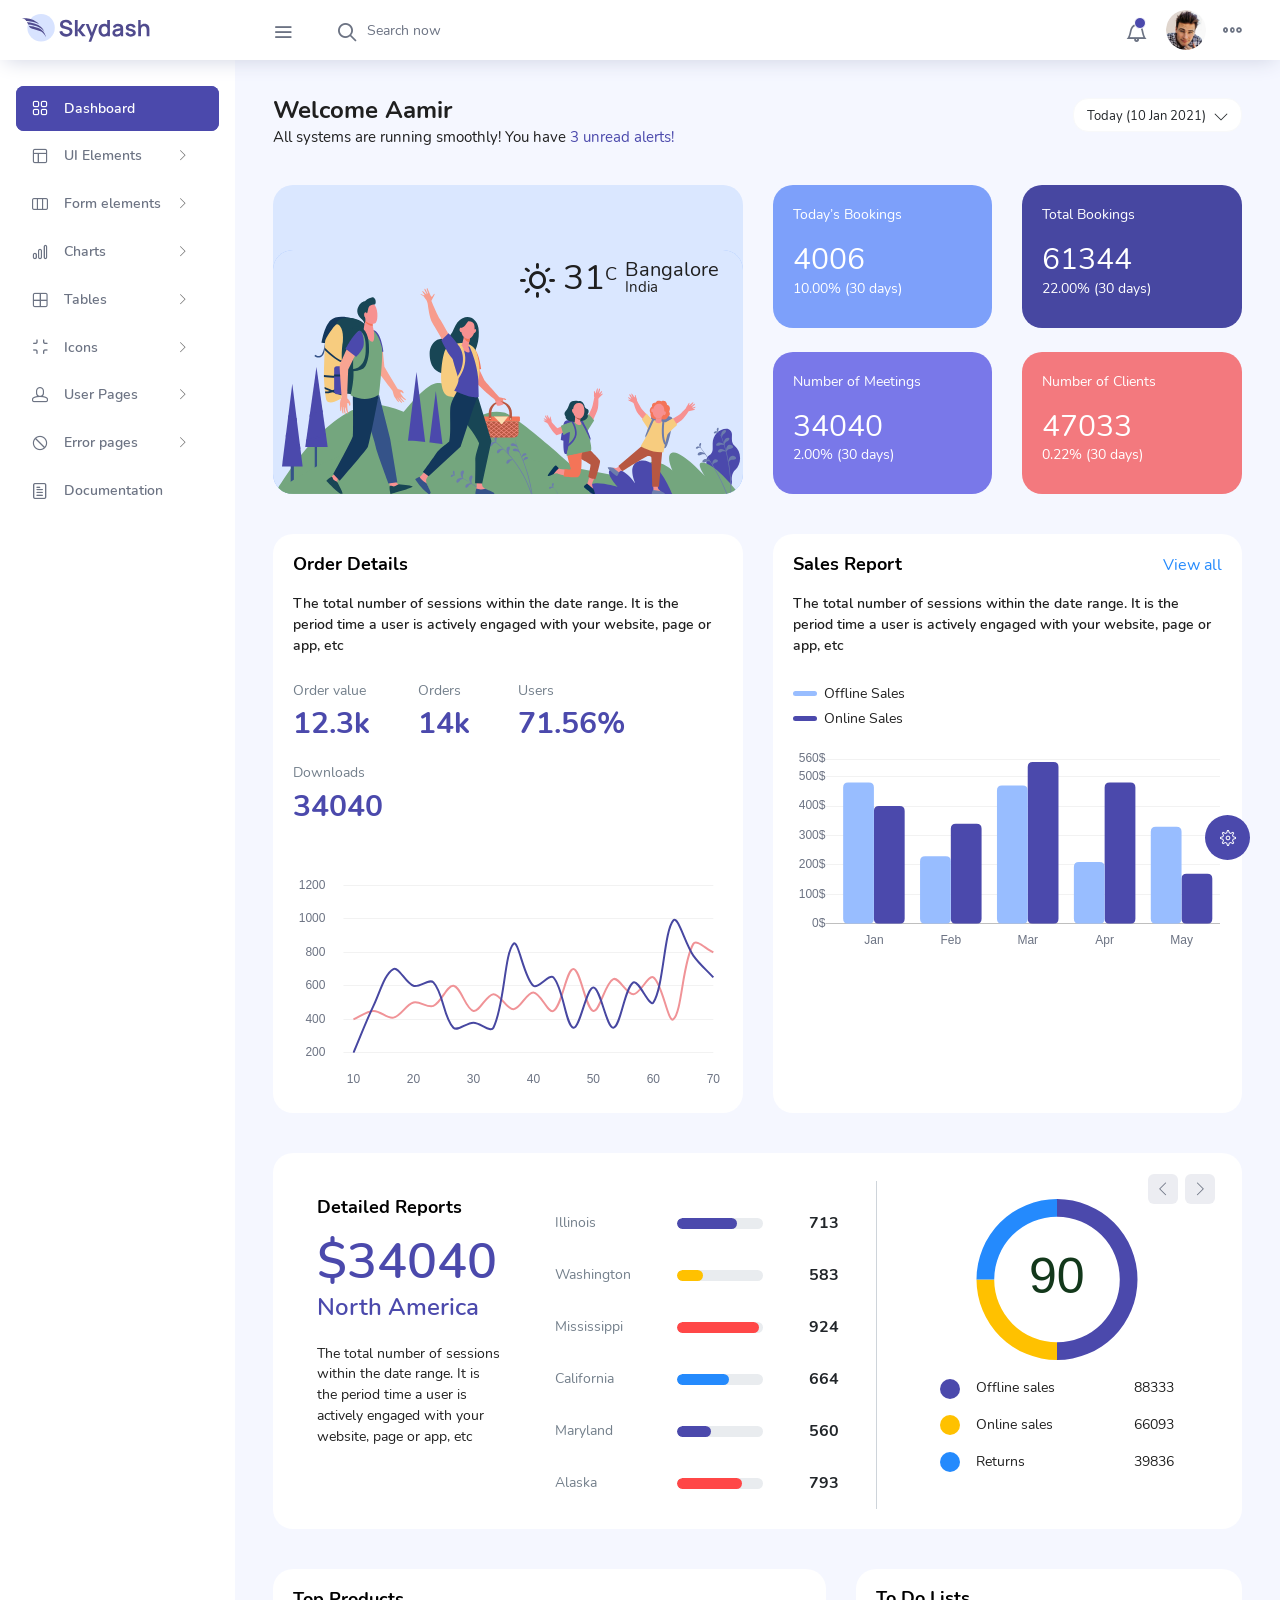
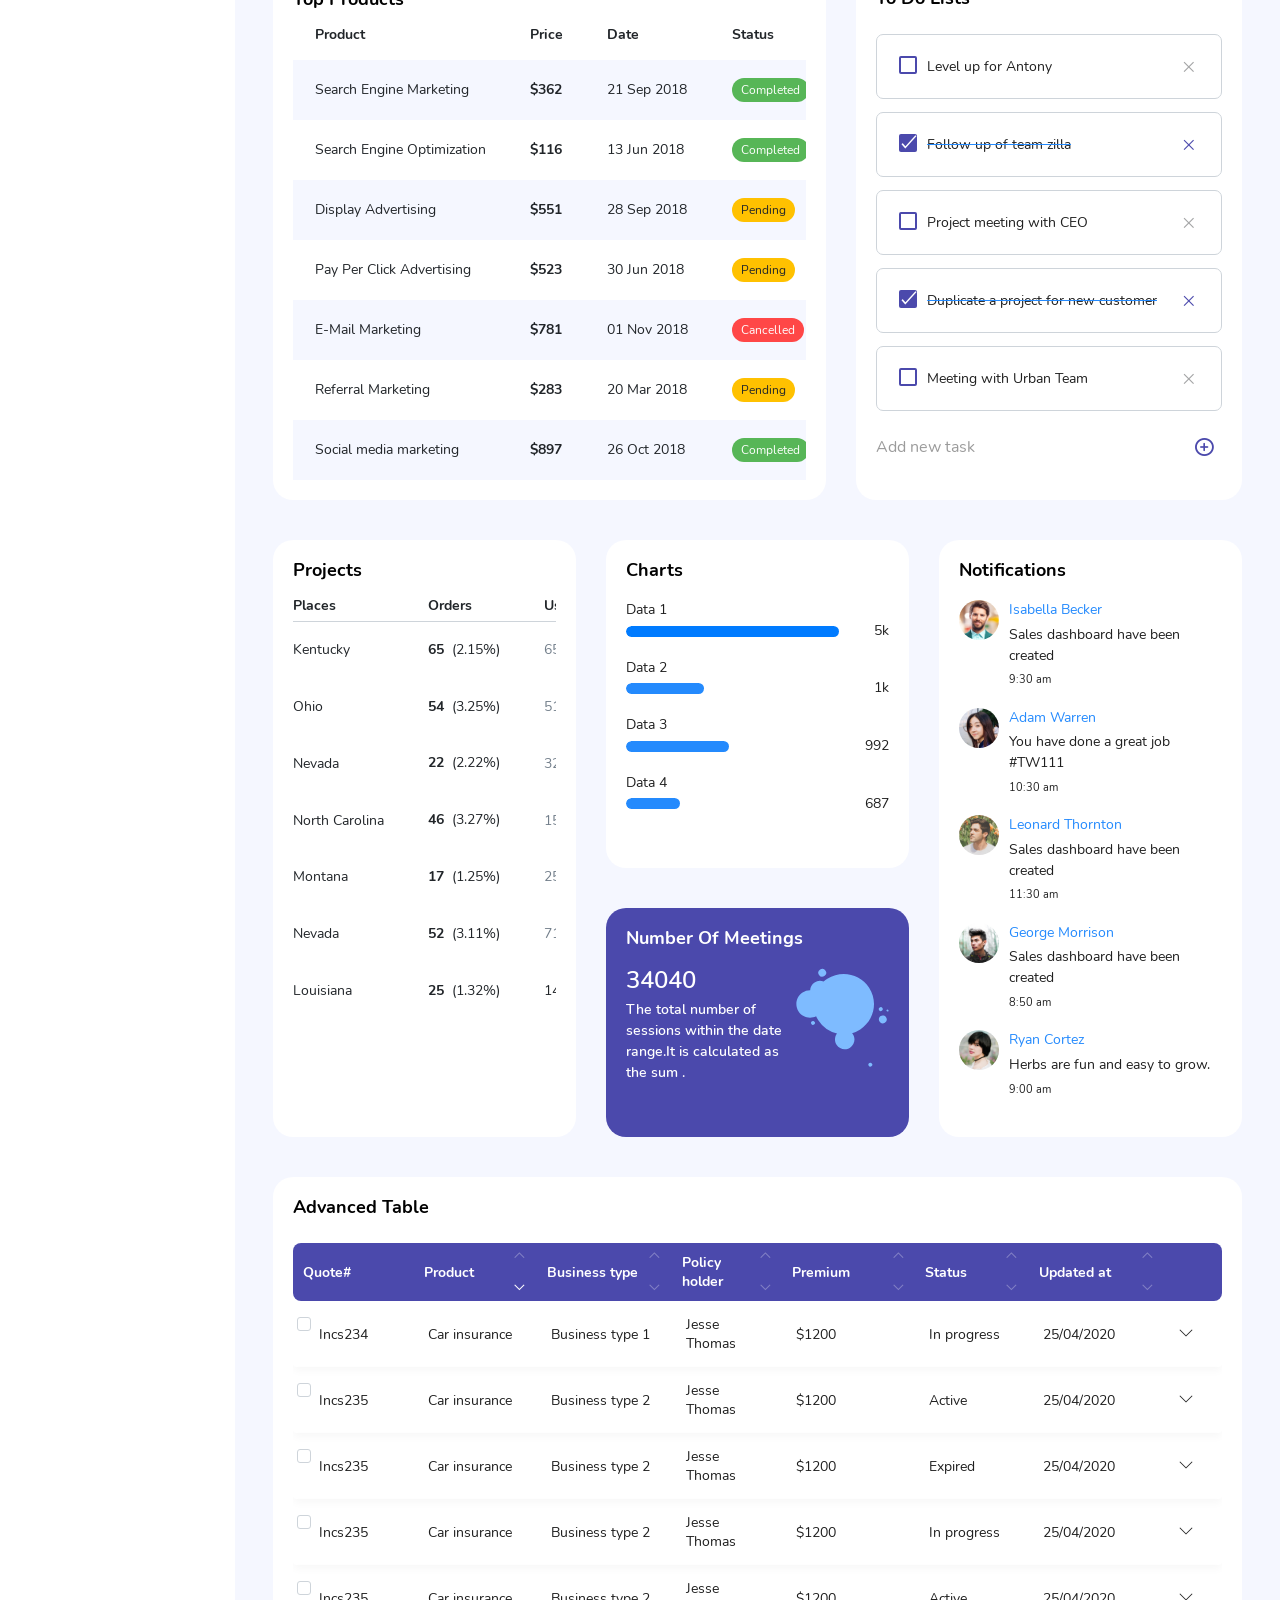
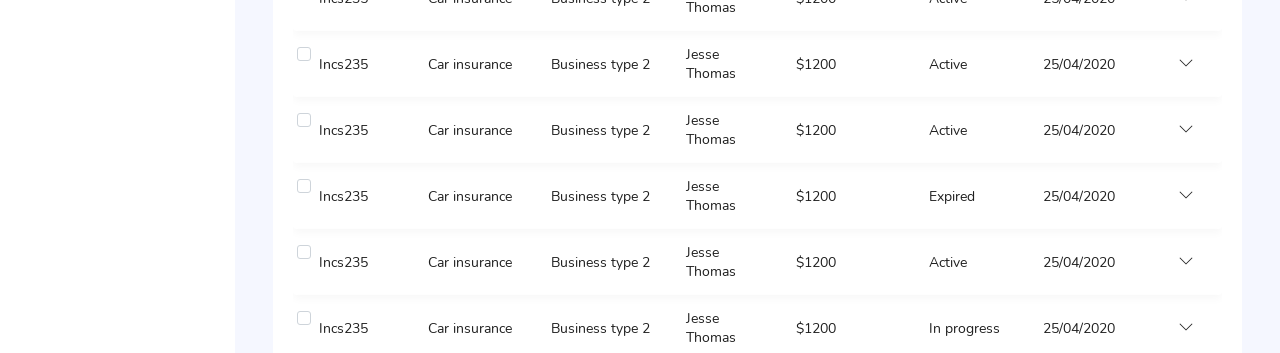
==== commit 1e3e9330: "mudança no site" ====
--- a/index.html
+++ b/index.html
@@ -1,743 +1,1092 @@
 <!DOCTYPE html>
-<html lang="zxx">
+<html lang="en">
 
 <head>
-    <meta charset="UTF-8">
-    <meta name="description" content="Anime Template">
-    <meta name="keywords" content="Anime, unica, creative, html">
-    <meta name="viewport" content="width=device-width, initial-scale=1.0">
-    <meta http-equiv="X-UA-Compatible" content="ie=edge">
-    <title>Anime | Template</title>
+  <!-- Required meta tags -->
+  <meta charset="utf-8">
+  <meta name="viewport" content="width=device-width, initial-scale=1, shrink-to-fit=no">
+  <title>Skydash Admin</title>
+  <!-- plugins:css -->
+  <link rel="stylesheet" href="vendors/feather/feather.css">
+  <link rel="stylesheet" href="vendors/ti-icons/css/themify-icons.css">
+  <link rel="stylesheet" href="vendors/css/vendor.bundle.base.css">
+  <!-- endinject -->
+  <!-- Plugin css for this page -->
+  <link rel="stylesheet" href="vendors/datatables.net-bs4/dataTables.bootstrap4.css">
+  <link rel="stylesheet" href="vendors/ti-icons/css/themify-icons.css">
+  <link rel="stylesheet" type="text/css" href="js/select.dataTables.min.css">
+  <!-- End plugin css for this page -->
+  <!-- inject:css -->
+  <link rel="stylesheet" href="css/vertical-layout-light/style.css">
+  <!-- endinject -->
+  <link rel="shortcut icon" href="images/favicon.png" />
+</head>
+<body>
+  <div class="container-scroller">
+    <!-- partial:partials/_navbar.html -->
+    <nav class="navbar col-lg-12 col-12 p-0 fixed-top d-flex flex-row">
+      <div class="text-center navbar-brand-wrapper d-flex align-items-center justify-content-center">
+        <a class="navbar-brand brand-logo mr-5" href="index.html"><img src="images/logo.svg" class="mr-2" alt="logo"/></a>
+        <a class="navbar-brand brand-logo-mini" href="index.html"><img src="images/logo-mini.svg" alt="logo"/></a>
+      </div>
+      <div class="navbar-menu-wrapper d-flex align-items-center justify-content-end">
+        <button class="navbar-toggler navbar-toggler align-self-center" type="button" data-toggle="minimize">
+          <span class="icon-menu"></span>
+        </button>
+        <ul class="navbar-nav mr-lg-2">
+          <li class="nav-item nav-search d-none d-lg-block">
+            <div class="input-group">
+              <div class="input-group-prepend hover-cursor" id="navbar-search-icon">
+                <span class="input-group-text" id="search">
+                  <i class="icon-search"></i>
+                </span>
+              </div>
+              <input type="text" class="form-control" id="navbar-search-input" placeholder="Search now" aria-label="search" aria-describedby="search">
+            </div>
+          </li>
+        </ul>
+        <ul class="navbar-nav navbar-nav-right">
+          <li class="nav-item dropdown">
+            <a class="nav-link count-indicator dropdown-toggle" id="notificationDropdown" href="#" data-toggle="dropdown">
+              <i class="icon-bell mx-0"></i>
+              <span class="count"></span>
+            </a>
+            <div class="dropdown-menu dropdown-menu-right navbar-dropdown preview-list" aria-labelledby="notificationDropdown">
+              <p class="mb-0 font-weight-normal float-left dropdown-header">Notifications</p>
+              <a class="dropdown-item preview-item">
+                <div class="preview-thumbnail">
+                  <div class="preview-icon bg-success">
+                    <i class="ti-info-alt mx-0"></i>
+                  </div>
+                </div>
+                <div class="preview-item-content">
+                  <h6 class="preview-subject font-weight-normal">Application Error</h6>
+                  <p class="font-weight-light small-text mb-0 text-muted">
+                    Just now
+                  </p>
+                </div>
+              </a>
+              <a class="dropdown-item preview-item">
+                <div class="preview-thumbnail">
+                  <div class="preview-icon bg-warning">
+                    <i class="ti-settings mx-0"></i>
+                  </div>
+                </div>
+                <div class="preview-item-content">
+                  <h6 class="preview-subject font-weight-normal">Settings</h6>
+                  <p class="font-weight-light small-text mb-0 text-muted">
+                    Private message
+                  </p>
+                </div>
+              </a>
+              <a class="dropdown-item preview-item">
+                <div class="preview-thumbnail">
+                  <div class="preview-icon bg-info">
+                    <i class="ti-user mx-0"></i>
+                  </div>
+                </div>
+                <div class="preview-item-content">
+                  <h6 class="preview-subject font-weight-normal">New user registration</h6>
+                  <p class="font-weight-light small-text mb-0 text-muted">
+                    2 days ago
+                  </p>
+                </div>
+              </a>
+            </div>
+          </li>
+          <li class="nav-item nav-profile dropdown">
+            <a class="nav-link dropdown-toggle" href="#" data-toggle="dropdown" id="profileDropdown">
+              <img src="images/faces/face28.jpg" alt="profile"/>
+            </a>
+            <div class="dropdown-menu dropdown-menu-right navbar-dropdown" aria-labelledby="profileDropdown">
+              <a class="dropdown-item">
+                <i class="ti-settings text-primary"></i>
+                Settings
+              </a>
+              <a class="dropdown-item">
+                <i class="ti-power-off text-primary"></i>
+                Logout
+              </a>
+            </div>
+          </li>
+          <li class="nav-item nav-settings d-none d-lg-flex">
+            <a class="nav-link" href="#">
+              <i class="icon-ellipsis"></i>
+            </a>
+          </li>
+        </ul>
+        <button class="navbar-toggler navbar-toggler-right d-lg-none align-self-center" type="button" data-toggle="offcanvas">
+          <span class="icon-menu"></span>
+        </button>
+      </div>
+    </nav>
+    <!-- partial -->
+    <div class="container-fluid page-body-wrapper">
+      <!-- partial:partials/_settings-panel.html -->
+      <div class="theme-setting-wrapper">
+        <div id="settings-trigger"><i class="ti-settings"></i></div>
+        <div id="theme-settings" class="settings-panel">
+          <i class="settings-close ti-close"></i>
+          <p class="settings-heading">SIDEBAR SKINS</p>
+          <div class="sidebar-bg-options selected" id="sidebar-light-theme"><div class="img-ss rounded-circle bg-light border mr-3"></div>Light</div>
+          <div class="sidebar-bg-options" id="sidebar-dark-theme"><div class="img-ss rounded-circle bg-dark border mr-3"></div>Dark</div>
+          <p class="settings-heading mt-2">HEADER SKINS</p>
+          <div class="color-tiles mx-0 px-4">
+            <div class="tiles success"></div>
+            <div class="tiles warning"></div>
+            <div class="tiles danger"></div>
+            <div class="tiles info"></div>
+            <div class="tiles dark"></div>
+            <div class="tiles default"></div>
+          </div>
+        </div>
+      </div>
+      <div id="right-sidebar" class="settings-panel">
+        <i class="settings-close ti-close"></i>
+        <ul class="nav nav-tabs border-top" id="setting-panel" role="tablist">
+          <li class="nav-item">
+            <a class="nav-link active" id="todo-tab" data-toggle="tab" href="#todo-section" role="tab" aria-controls="todo-section" aria-expanded="true">TO DO LIST</a>
+          </li>
+          <li class="nav-item">
+            <a class="nav-link" id="chats-tab" data-toggle="tab" href="#chats-section" role="tab" aria-controls="chats-section">CHATS</a>
+          </li>
+        </ul>
+        <div class="tab-content" id="setting-content">
+          <div class="tab-pane fade show active scroll-wrapper" id="todo-section" role="tabpanel" aria-labelledby="todo-section">
+            <div class="add-items d-flex px-3 mb-0">
+              <form class="form w-100">
+                <div class="form-group d-flex">
+                  <input type="text" class="form-control todo-list-input" placeholder="Add To-do">
+                  <button type="submit" class="add btn btn-primary todo-list-add-btn" id="add-task">Add</button>
+                </div>
+              </form>
+            </div>
+            <div class="list-wrapper px-3">
+              <ul class="d-flex flex-column-reverse todo-list">
+                <li>
+                  <div class="form-check">
+                    <label class="form-check-label">
+                      <input class="checkbox" type="checkbox">
+                      Team review meeting at 3.00 PM
+                    </label>
+                  </div>
+                  <i class="remove ti-close"></i>
+                </li>
+                <li>
+                  <div class="form-check">
+                    <label class="form-check-label">
+                      <input class="checkbox" type="checkbox">
+                      Prepare for presentation
+                    </label>
+                  </div>
+                  <i class="remove ti-close"></i>
+                </li>
+                <li>
+                  <div class="form-check">
+                    <label class="form-check-label">
+                      <input class="checkbox" type="checkbox">
+                      Resolve all the low priority tickets due today
+                    </label>
+                  </div>
+                  <i class="remove ti-close"></i>
+                </li>
+                <li class="completed">
+                  <div class="form-check">
+                    <label class="form-check-label">
+                      <input class="checkbox" type="checkbox" checked>
+                      Schedule meeting for next week
+                    </label>
+                  </div>
+                  <i class="remove ti-close"></i>
+                </li>
+                <li class="completed">
+                  <div class="form-check">
+                    <label class="form-check-label">
+                      <input class="checkbox" type="checkbox" checked>
+                      Project review
+                    </label>
+                  </div>
+                  <i class="remove ti-close"></i>
+                </li>
+              </ul>
+            </div>
+            <h4 class="px-3 text-muted mt-5 font-weight-light mb-0">Events</h4>
+            <div class="events pt-4 px-3">
+              <div class="wrapper d-flex mb-2">
+                <i class="ti-control-record text-primary mr-2"></i>
+                <span>Feb 11 2018</span>
+              </div>
+              <p class="mb-0 font-weight-thin text-gray">Creating component page build a js</p>
+              <p class="text-gray mb-0">The total number of sessions</p>
+            </div>
+            <div class="events pt-4 px-3">
+              <div class="wrapper d-flex mb-2">
+                <i class="ti-control-record text-primary mr-2"></i>
+                <span>Feb 7 2018</span>
+              </div>
+              <p class="mb-0 font-weight-thin text-gray">Meeting with Alisa</p>
+              <p class="text-gray mb-0 ">Call Sarah Graves</p>
+            </div>
+          </div>
+          <!-- To do section tab ends -->
+          <div class="tab-pane fade" id="chats-section" role="tabpanel" aria-labelledby="chats-section">
+            <div class="d-flex align-items-center justify-content-between border-bottom">
+              <p class="settings-heading border-top-0 mb-3 pl-3 pt-0 border-bottom-0 pb-0">Friends</p>
+              <small class="settings-heading border-top-0 mb-3 pt-0 border-bottom-0 pb-0 pr-3 font-weight-normal">See All</small>
+            </div>
+            <ul class="chat-list">
+              <li class="list active">
+                <div class="profile"><img src="images/faces/face1.jpg" alt="image"><span class="online"></span></div>
+                <div class="info">
+                  <p>Thomas Douglas</p>
+                  <p>Available</p>
+                </div>
+                <small class="text-muted my-auto">19 min</small>
+              </li>
+              <li class="list">
+                <div class="profile"><img src="images/faces/face2.jpg" alt="image"><span class="offline"></span></div>
+                <div class="info">
+                  <div class="wrapper d-flex">
+                    <p>Catherine</p>
+                  </div>
+                  <p>Away</p>
+                </div>
+                <div class="badge badge-success badge-pill my-auto mx-2">4</div>
+                <small class="text-muted my-auto">23 min</small>
+              </li>
+              <li class="list">
+                <div class="profile"><img src="images/faces/face3.jpg" alt="image"><span class="online"></span></div>
+                <div class="info">
+                  <p>Daniel Russell</p>
+                  <p>Available</p>
+                </div>
+                <small class="text-muted my-auto">14 min</small>
+              </li>
+              <li class="list">
+                <div class="profile"><img src="images/faces/face4.jpg" alt="image"><span class="offline"></span></div>
+                <div class="info">
+                  <p>James Richardson</p>
+                  <p>Away</p>
+                </div>
+                <small class="text-muted my-auto">2 min</small>
+              </li>
+              <li class="list">
+                <div class="profile"><img src="images/faces/face5.jpg" alt="image"><span class="online"></span></div>
+                <div class="info">
+                  <p>Madeline Kennedy</p>
+                  <p>Available</p>
+                </div>
+                <small class="text-muted my-auto">5 min</small>
+              </li>
+              <li class="list">
+                <div class="profile"><img src="images/faces/face6.jpg" alt="image"><span class="online"></span></div>
+                <div class="info">
+                  <p>Sarah Graves</p>
+                  <p>Available</p>
+                </div>
+                <small class="text-muted my-auto">47 min</small>
+              </li>
+            </ul>
+          </div>
+          <!-- chat tab ends -->
+        </div>
+      </div>
+      <!-- partial -->
+      <!-- partial:partials/_sidebar.html -->
+      <nav class="sidebar sidebar-offcanvas" id="sidebar">
+        <ul class="nav">
+          <li class="nav-item">
+            <a class="nav-link" href="index.html">
+              <i class="icon-grid menu-icon"></i>
+              <span class="menu-title">Dashboard</span>
+            </a>
+          </li>
+          <li class="nav-item">
+            <a class="nav-link" data-toggle="collapse" href="#ui-basic" aria-expanded="false" aria-controls="ui-basic">
+              <i class="icon-layout menu-icon"></i>
+              <span class="menu-title">UI Elements</span>
+              <i class="menu-arrow"></i>
+            </a>
+            <div class="collapse" id="ui-basic">
+              <ul class="nav flex-column sub-menu">
+                <li class="nav-item"> <a class="nav-link" href="pages/ui-features/buttons.html">Buttons</a></li>
+                <li class="nav-item"> <a class="nav-link" href="pages/ui-features/dropdowns.html">Dropdowns</a></li>
+                <li class="nav-item"> <a class="nav-link" href="pages/ui-features/typography.html">Typography</a></li>
+              </ul>
+            </div>
+          </li>
+          <li class="nav-item">
+            <a class="nav-link" data-toggle="collapse" href="#form-elements" aria-expanded="false" aria-controls="form-elements">
+              <i class="icon-columns menu-icon"></i>
+              <span class="menu-title">Form elements</span>
+              <i class="menu-arrow"></i>
+            </a>
+            <div class="collapse" id="form-elements">
+              <ul class="nav flex-column sub-menu">
+                <li class="nav-item"><a class="nav-link" href="pages/forms/basic_elements.html">Basic Elements</a></li>
+              </ul>
+            </div>
+          </li>
+          <li class="nav-item">
+            <a class="nav-link" data-toggle="collapse" href="#charts" aria-expanded="false" aria-controls="charts">
+              <i class="icon-bar-graph menu-icon"></i>
+              <span class="menu-title">Charts</span>
+              <i class="menu-arrow"></i>
+            </a>
+            <div class="collapse" id="charts">
+              <ul class="nav flex-column sub-menu">
+                <li class="nav-item"> <a class="nav-link" href="pages/charts/chartjs.html">ChartJs</a></li>
+              </ul>
+            </div>
+          </li>
+          <li class="nav-item">
+            <a class="nav-link" data-toggle="collapse" href="#tables" aria-expanded="false" aria-controls="tables">
+              <i class="icon-grid-2 menu-icon"></i>
+              <span class="menu-title">Tables</span>
+              <i class="menu-arrow"></i>
+            </a>
+            <div class="collapse" id="tables">
+              <ul class="nav flex-column sub-menu">
+                <li class="nav-item"> <a class="nav-link" href="pages/tables/basic-table.html">Basic table</a></li>
+              </ul>
+            </div>
+          </li>
+          <li class="nav-item">
+            <a class="nav-link" data-toggle="collapse" href="#icons" aria-expanded="false" aria-controls="icons">
+              <i class="icon-contract menu-icon"></i>
+              <span class="menu-title">Icons</span>
+              <i class="menu-arrow"></i>
+            </a>
+            <div class="collapse" id="icons">
+              <ul class="nav flex-column sub-menu">
+                <li class="nav-item"> <a class="nav-link" href="pages/icons/mdi.html">Mdi icons</a></li>
+              </ul>
+            </div>
+          </li>
+          <li class="nav-item">
+            <a class="nav-link" data-toggle="collapse" href="#auth" aria-expanded="false" aria-controls="auth">
+              <i class="icon-head menu-icon"></i>
+              <span class="menu-title">User Pages</span>
+              <i class="menu-arrow"></i>
+            </a>
+            <div class="collapse" id="auth">
+              <ul class="nav flex-column sub-menu">
+                <li class="nav-item"> <a class="nav-link" href="pages/samples/login.html"> Login </a></li>
+                <li class="nav-item"> <a class="nav-link" href="pages/samples/register.html"> Register </a></li>
+              </ul>
+            </div>
+          </li>
+          <li class="nav-item">
+            <a class="nav-link" data-toggle="collapse" href="#error" aria-expanded="false" aria-controls="error">
+              <i class="icon-ban menu-icon"></i>
+              <span class="menu-title">Error pages</span>
+              <i class="menu-arrow"></i>
+            </a>
+            <div class="collapse" id="error">
+              <ul class="nav flex-column sub-menu">
+                <li class="nav-item"> <a class="nav-link" href="pages/samples/error-404.html"> 404 </a></li>
+                <li class="nav-item"> <a class="nav-link" href="pages/samples/error-500.html"> 500 </a></li>
+              </ul>
+            </div>
+          </li>
+          <li class="nav-item">
+            <a class="nav-link" href="pages/documentation/documentation.html">
+              <i class="icon-paper menu-icon"></i>
+              <span class="menu-title">Documentation</span>
+            </a>
+          </li>
+        </ul>
+      </nav>
+      <!-- partial -->
+      <div class="main-panel">
+        <div class="content-wrapper">
+          <div class="row">
+            <div class="col-md-12 grid-margin">
+              <div class="row">
+                <div class="col-12 col-xl-8 mb-4 mb-xl-0">
+                  <h3 class="font-weight-bold">Welcome Aamir</h3>
+                  <h6 class="font-weight-normal mb-0">All systems are running smoothly! You have <span class="text-primary">3 unread alerts!</span></h6>
+                </div>
+                <div class="col-12 col-xl-4">
+                 <div class="justify-content-end d-flex">
+                  <div class="dropdown flex-md-grow-1 flex-xl-grow-0">
+                    <button class="btn btn-sm btn-light bg-white dropdown-toggle" type="button" id="dropdownMenuDate2" data-toggle="dropdown" aria-haspopup="true" aria-expanded="true">
+                     <i class="mdi mdi-calendar"></i> Today (10 Jan 2021)
+                    </button>
+                    <div class="dropdown-menu dropdown-menu-right" aria-labelledby="dropdownMenuDate2">
+                      <a class="dropdown-item" href="#">January - March</a>
+                      <a class="dropdown-item" href="#">March - June</a>
+                      <a class="dropdown-item" href="#">June - August</a>
+                      <a class="dropdown-item" href="#">August - November</a>
+                    </div>
+                  </div>
+                 </div>
+                </div>
+              </div>
+            </div>
+          </div>
+          <div class="row">
+            <div class="col-md-6 grid-margin stretch-card">
+              <div class="card tale-bg">
+                <div class="card-people mt-auto">
+                  <img src="images/dashboard/people.svg" alt="people">
+                  <div class="weather-info">
+                    <div class="d-flex">
+                      <div>
+                        <h2 class="mb-0 font-weight-normal"><i class="icon-sun mr-2"></i>31<sup>C</sup></h2>
+                      </div>
+                      <div class="ml-2">
+                        <h4 class="location font-weight-normal">Bangalore</h4>
+                        <h6 class="font-weight-normal">India</h6>
+                      </div>
+                    </div>
+                  </div>
+                </div>
+              </div>
+            </div>
+            <div class="col-md-6 grid-margin transparent">
+              <div class="row">
+                <div class="col-md-6 mb-4 stretch-card transparent">
+                  <div class="card card-tale">
+                    <div class="card-body">
+                      <p class="mb-4">Today’s Bookings</p>
+                      <p class="fs-30 mb-2">4006</p>
+                      <p>10.00% (30 days)</p>
+                    </div>
+                  </div>
+                </div>
+                <div class="col-md-6 mb-4 stretch-card transparent">
+                  <div class="card card-dark-blue">
+                    <div class="card-body">
+                      <p class="mb-4">Total Bookings</p>
+                      <p class="fs-30 mb-2">61344</p>
+                      <p>22.00% (30 days)</p>
+                    </div>
+                  </div>
+                </div>
+              </div>
+              <div class="row">
+                <div class="col-md-6 mb-4 mb-lg-0 stretch-card transparent">
+                  <div class="card card-light-blue">
+                    <div class="card-body">
+                      <p class="mb-4">Number of Meetings</p>
+                      <p class="fs-30 mb-2">34040</p>
+                      <p>2.00% (30 days)</p>
+                    </div>
+                  </div>
+                </div>
+                <div class="col-md-6 stretch-card transparent">
+                  <div class="card card-light-danger">
+                    <div class="card-body">
+                      <p class="mb-4">Number of Clients</p>
+                      <p class="fs-30 mb-2">47033</p>
+                      <p>0.22% (30 days)</p>
+                    </div>
+                  </div>
+                </div>
+              </div>
+            </div>
+          </div>
+          <div class="row">
+            <div class="col-md-6 grid-margin stretch-card">
+              <div class="card">
+                <div class="card-body">
+                  <p class="card-title">Order Details</p>
+                  <p class="font-weight-500">The total number of sessions within the date range. It is the period time a user is actively engaged with your website, page or app, etc</p>
+                  <div class="d-flex flex-wrap mb-5">
+                    <div class="mr-5 mt-3">
+                      <p class="text-muted">Order value</p>
+                      <h3 class="text-primary fs-30 font-weight-medium">12.3k</h3>
+                    </div>
+                    <div class="mr-5 mt-3">
+                      <p class="text-muted">Orders</p>
+                      <h3 class="text-primary fs-30 font-weight-medium">14k</h3>
+                    </div>
+                    <div class="mr-5 mt-3">
+                      <p class="text-muted">Users</p>
+                      <h3 class="text-primary fs-30 font-weight-medium">71.56%</h3>
+                    </div>
+                    <div class="mt-3">
+                      <p class="text-muted">Downloads</p>
+                      <h3 class="text-primary fs-30 font-weight-medium">34040</h3>
+                    </div> 
+                  </div>
+                  <canvas id="order-chart"></canvas>
+                </div>
+              </div>
+            </div>
+            <div class="col-md-6 grid-margin stretch-card">
+              <div class="card">
+                <div class="card-body">
+                 <div class="d-flex justify-content-between">
+                  <p class="card-title">Sales Report</p>
+                  <a href="#" class="text-info">View all</a>
+                 </div>
+                  <p class="font-weight-500">The total number of sessions within the date range. It is the period time a user is actively engaged with your website, page or app, etc</p>
+                  <div id="sales-legend" class="chartjs-legend mt-4 mb-2"></div>
+                  <canvas id="sales-chart"></canvas>
+                </div>
+              </div>
+            </div>
+          </div>
+          <div class="row">
+            <div class="col-md-12 grid-margin stretch-card">
+              <div class="card position-relative">
+                <div class="card-body">
+                  <div id="detailedReports" class="carousel slide detailed-report-carousel position-static pt-2" data-ride="carousel">
+                    <div class="carousel-inner">
+                      <div class="carousel-item active">
+                        <div class="row">
+                          <div class="col-md-12 col-xl-3 d-flex flex-column justify-content-start">
+                            <div class="ml-xl-4 mt-3">
+                            <p class="card-title">Detailed Reports</p>
+                              <h1 class="text-primary">$34040</h1>
+                              <h3 class="font-weight-500 mb-xl-4 text-primary">North America</h3>
+                              <p class="mb-2 mb-xl-0">The total number of sessions within the date range. It is the period time a user is actively engaged with your website, page or app, etc</p>
+                            </div>  
+                            </div>
+                          <div class="col-md-12 col-xl-9">
+                            <div class="row">
+                              <div class="col-md-6 border-right">
+                                <div class="table-responsive mb-3 mb-md-0 mt-3">
+                                  <table class="table table-borderless report-table">
+                                    <tr>
+                                      <td class="text-muted">Illinois</td>
+                                      <td class="w-100 px-0">
+                                        <div class="progress progress-md mx-4">
+                                          <div class="progress-bar bg-primary" role="progressbar" style="width: 70%" aria-valuenow="70" aria-valuemin="0" aria-valuemax="100"></div>
+                                        </div>
+                                      </td>
+                                      <td><h5 class="font-weight-bold mb-0">713</h5></td>
+                                    </tr>
+                                    <tr>
+                                      <td class="text-muted">Washington</td>
+                                      <td class="w-100 px-0">
+                                        <div class="progress progress-md mx-4">
+                                          <div class="progress-bar bg-warning" role="progressbar" style="width: 30%" aria-valuenow="30" aria-valuemin="0" aria-valuemax="100"></div>
+                                        </div>
+                                      </td>
+                                      <td><h5 class="font-weight-bold mb-0">583</h5></td>
+                                    </tr>
+                                    <tr>
+                                      <td class="text-muted">Mississippi</td>
+                                      <td class="w-100 px-0">
+                                        <div class="progress progress-md mx-4">
+                                          <div class="progress-bar bg-danger" role="progressbar" style="width: 95%" aria-valuenow="95" aria-valuemin="0" aria-valuemax="100"></div>
+                                        </div>
+                                      </td>
+                                      <td><h5 class="font-weight-bold mb-0">924</h5></td>
+                                    </tr>
+                                    <tr>
+                                      <td class="text-muted">California</td>
+                                      <td class="w-100 px-0">
+                                        <div class="progress progress-md mx-4">
+                                          <div class="progress-bar bg-info" role="progressbar" style="width: 60%" aria-valuenow="60" aria-valuemin="0" aria-valuemax="100"></div>
+                                        </div>
+                                      </td>
+                                      <td><h5 class="font-weight-bold mb-0">664</h5></td>
+                                    </tr>
+                                    <tr>
+                                      <td class="text-muted">Maryland</td>
+                                      <td class="w-100 px-0">
+                                        <div class="progress progress-md mx-4">
+                                          <div class="progress-bar bg-primary" role="progressbar" style="width: 40%" aria-valuenow="40" aria-valuemin="0" aria-valuemax="100"></div>
+                                        </div>
+                                      </td>
+                                      <td><h5 class="font-weight-bold mb-0">560</h5></td>
+                                    </tr>
+                                    <tr>
+                                      <td class="text-muted">Alaska</td>
+                                      <td class="w-100 px-0">
+                                        <div class="progress progress-md mx-4">
+                                          <div class="progress-bar bg-danger" role="progressbar" style="width: 75%" aria-valuenow="75" aria-valuemin="0" aria-valuemax="100"></div>
+                                        </div>
+                                      </td>
+                                      <td><h5 class="font-weight-bold mb-0">793</h5></td>
+                                    </tr>
+                                  </table>
+                                </div>
+                              </div>
+                              <div class="col-md-6 mt-3">
+                                <canvas id="north-america-chart"></canvas>
+                                <div id="north-america-legend"></div>
+                              </div>
+                            </div>
+                          </div>
+                        </div>
+                      </div>
+                      <div class="carousel-item">
+                        <div class="row">
+                          <div class="col-md-12 col-xl-3 d-flex flex-column justify-content-start">
+                            <div class="ml-xl-4 mt-3">
+                            <p class="card-title">Detailed Reports</p>
+                              <h1 class="text-primary">$34040</h1>
+                              <h3 class="font-weight-500 mb-xl-4 text-primary">North America</h3>
+                              <p class="mb-2 mb-xl-0">The total number of sessions within the date range. It is the period time a user is actively engaged with your website, page or app, etc</p>
+                            </div>  
+                            </div>
+                          <div class="col-md-12 col-xl-9">
+                            <div class="row">
+                              <div class="col-md-6 border-right">
+                                <div class="table-responsive mb-3 mb-md-0 mt-3">
+                                  <table class="table table-borderless report-table">
+                                    <tr>
+                                      <td class="text-muted">Illinois</td>
+                                      <td class="w-100 px-0">
+                                        <div class="progress progress-md mx-4">
+                                          <div class="progress-bar bg-primary" role="progressbar" style="width: 70%" aria-valuenow="70" aria-valuemin="0" aria-valuemax="100"></div>
+                                        </div>
+                                      </td>
+                                      <td><h5 class="font-weight-bold mb-0">713</h5></td>
+                                    </tr>
+                                    <tr>
+                                      <td class="text-muted">Washington</td>
+                                      <td class="w-100 px-0">
+                                        <div class="progress progress-md mx-4">
+                                          <div class="progress-bar bg-warning" role="progressbar" style="width: 30%" aria-valuenow="30" aria-valuemin="0" aria-valuemax="100"></div>
+                                        </div>
+                                      </td>
+                                      <td><h5 class="font-weight-bold mb-0">583</h5></td>
+                                    </tr>
+                                    <tr>
+                                      <td class="text-muted">Mississippi</td>
+                                      <td class="w-100 px-0">
+                                        <div class="progress progress-md mx-4">
+                                          <div class="progress-bar bg-danger" role="progressbar" style="width: 95%" aria-valuenow="95" aria-valuemin="0" aria-valuemax="100"></div>
+                                        </div>
+                                      </td>
+                                      <td><h5 class="font-weight-bold mb-0">924</h5></td>
+                                    </tr>
+                                    <tr>
+                                      <td class="text-muted">California</td>
+                                      <td class="w-100 px-0">
+                                        <div class="progress progress-md mx-4">
+                                          <div class="progress-bar bg-info" role="progressbar" style="width: 60%" aria-valuenow="60" aria-valuemin="0" aria-valuemax="100"></div>
+                                        </div>
+                                      </td>
+                                      <td><h5 class="font-weight-bold mb-0">664</h5></td>
+                                    </tr>
+                                    <tr>
+                                      <td class="text-muted">Maryland</td>
+                                      <td class="w-100 px-0">
+                                        <div class="progress progress-md mx-4">
+                                          <div class="progress-bar bg-primary" role="progressbar" style="width: 40%" aria-valuenow="40" aria-valuemin="0" aria-valuemax="100"></div>
+                                        </div>
+                                      </td>
+                                      <td><h5 class="font-weight-bold mb-0">560</h5></td>
+                                    </tr>
+                                    <tr>
+                                      <td class="text-muted">Alaska</td>
+                                      <td class="w-100 px-0">
+                                        <div class="progress progress-md mx-4">
+                                          <div class="progress-bar bg-danger" role="progressbar" style="width: 75%" aria-valuenow="75" aria-valuemin="0" aria-valuemax="100"></div>
+                                        </div>
+                                      </td>
+                                      <td><h5 class="font-weight-bold mb-0">793</h5></td>
+                                    </tr>
+                                  </table>
+                                </div>
+                              </div>
+                              <div class="col-md-6 mt-3">
+                                <canvas id="south-america-chart"></canvas>
+                                <div id="south-america-legend"></div>
+                              </div>
+                            </div>
+                          </div>
+                        </div>
+                      </div>
+                    </div>
+                    <a class="carousel-control-prev" href="#detailedReports" role="button" data-slide="prev">
+                      <span class="carousel-control-prev-icon" aria-hidden="true"></span>
+                      <span class="sr-only">Previous</span>
+                    </a>
+                    <a class="carousel-control-next" href="#detailedReports" role="button" data-slide="next">
+                      <span class="carousel-control-next-icon" aria-hidden="true"></span>
+                      <span class="sr-only">Next</span>
+                    </a>
+                  </div>
+                </div>
+              </div>
+            </div>
+          </div>
+          <div class="row">
+            <div class="col-md-7 grid-margin stretch-card">
+              <div class="card">
+                <div class="card-body">
+                  <p class="card-title mb-0">Top Products</p>
+                  <div class="table-responsive">
+                    <table class="table table-striped table-borderless">
+                      <thead>
+                        <tr>
+                          <th>Product</th>
+                          <th>Price</th>
+                          <th>Date</th>
+                          <th>Status</th>
+                        </tr>  
+                      </thead>
+                      <tbody>
+                        <tr>
+                          <td>Search Engine Marketing</td>
+                          <td class="font-weight-bold">$362</td>
+                          <td>21 Sep 2018</td>
+                          <td class="font-weight-medium"><div class="badge badge-success">Completed</div></td>
+                        </tr>
+                        <tr>
+                          <td>Search Engine Optimization</td>
+                          <td class="font-weight-bold">$116</td>
+                          <td>13 Jun 2018</td>
+                          <td class="font-weight-medium"><div class="badge badge-success">Completed</div></td>
+                        </tr>
+                        <tr>
+                          <td>Display Advertising</td>
+                          <td class="font-weight-bold">$551</td>
+                          <td>28 Sep 2018</td>
+                          <td class="font-weight-medium"><div class="badge badge-warning">Pending</div></td>
+                        </tr>
+                        <tr>
+                          <td>Pay Per Click Advertising</td>
+                          <td class="font-weight-bold">$523</td>
+                          <td>30 Jun 2018</td>
+                          <td class="font-weight-medium"><div class="badge badge-warning">Pending</div></td>
+                        </tr>
+                        <tr>
+                          <td>E-Mail Marketing</td>
+                          <td class="font-weight-bold">$781</td>
+                          <td>01 Nov 2018</td>
+                          <td class="font-weight-medium"><div class="badge badge-danger">Cancelled</div></td>
+                        </tr>
+                        <tr>
+                          <td>Referral Marketing</td>
+                          <td class="font-weight-bold">$283</td>
+                          <td>20 Mar 2018</td>
+                          <td class="font-weight-medium"><div class="badge badge-warning">Pending</div></td>
+                        </tr>
+                        <tr>
+                          <td>Social media marketing</td>
+                          <td class="font-weight-bold">$897</td>
+                          <td>26 Oct 2018</td>
+                          <td class="font-weight-medium"><div class="badge badge-success">Completed</div></td>
+                        </tr>
+                      </tbody>
+                    </table>
+                  </div>
+                </div>
+              </div>
+            </div>
+            <div class="col-md-5 grid-margin stretch-card">
+							<div class="card">
+								<div class="card-body">
+									<h4 class="card-title">To Do Lists</h4>
+									<div class="list-wrapper pt-2">
+										<ul class="d-flex flex-column-reverse todo-list todo-list-custom">
+											<li>
+												<div class="form-check form-check-flat">
+													<label class="form-check-label">
+														<input class="checkbox" type="checkbox">
+														Meeting with Urban Team
+													</label>
+												</div>
+												<i class="remove ti-close"></i>
+											</li>
+											<li class="completed">
+												<div class="form-check form-check-flat">
+													<label class="form-check-label">
+														<input class="checkbox" type="checkbox" checked>
+														Duplicate a project for new customer
+													</label>
+												</div>
+												<i class="remove ti-close"></i>
+											</li>
+											<li>
+												<div class="form-check form-check-flat">
+													<label class="form-check-label">
+														<input class="checkbox" type="checkbox">
+														Project meeting with CEO
+													</label>
+												</div>
+												<i class="remove ti-close"></i>
+											</li>
+											<li class="completed">
+												<div class="form-check form-check-flat">
+													<label class="form-check-label">
+														<input class="checkbox" type="checkbox" checked>
+														Follow up of team zilla
+													</label>
+												</div>
+												<i class="remove ti-close"></i>
+											</li>
+											<li>
+												<div class="form-check form-check-flat">
+													<label class="form-check-label">
+														<input class="checkbox" type="checkbox">
+														Level up for Antony
+													</label>
+												</div>
+												<i class="remove ti-close"></i>
+											</li>
+										</ul>
+                  </div>
+                  <div class="add-items d-flex mb-0 mt-2">
+										<input type="text" class="form-control todo-list-input"  placeholder="Add new task">
+										<button class="add btn btn-icon text-primary todo-list-add-btn bg-transparent"><i class="icon-circle-plus"></i></button>
+									</div>
+								</div>
+							</div>
+            </div>
+          </div>
+          <div class="row">
+            <div class="col-md-4 stretch-card grid-margin">
+              <div class="card">
+                <div class="card-body">
+                  <p class="card-title mb-0">Projects</p>
+                  <div class="table-responsive">
+                    <table class="table table-borderless">
+                      <thead>
+                        <tr>
+                          <th class="pl-0  pb-2 border-bottom">Places</th>
+                          <th class="border-bottom pb-2">Orders</th>
+                          <th class="border-bottom pb-2">Users</th>
+                        </tr>
+                      </thead>
+                      <tbody>
+                        <tr>
+                          <td class="pl-0">Kentucky</td>
+                          <td><p class="mb-0"><span class="font-weight-bold mr-2">65</span>(2.15%)</p></td>
+                          <td class="text-muted">65</td>
+                        </tr>
+                        <tr>
+                          <td class="pl-0">Ohio</td>
+                          <td><p class="mb-0"><span class="font-weight-bold mr-2">54</span>(3.25%)</p></td>
+                          <td class="text-muted">51</td>
+                        </tr>
+                        <tr>
+                          <td class="pl-0">Nevada</td>
+                          <td><p class="mb-0"><span class="font-weight-bold mr-2">22</span>(2.22%)</p></td>
+                          <td class="text-muted">32</td>
+                        </tr>
+                        <tr>
+                          <td class="pl-0">North Carolina</td>
+                          <td><p class="mb-0"><span class="font-weight-bold mr-2">46</span>(3.27%)</p></td>
+                          <td class="text-muted">15</td>
+                        </tr>
+                        <tr>
+                          <td class="pl-0">Montana</td>
+                          <td><p class="mb-0"><span class="font-weight-bold mr-2">17</span>(1.25%)</p></td>
+                          <td class="text-muted">25</td>
+                        </tr>
+                        <tr>
+                          <td class="pl-0">Nevada</td>
+                          <td><p class="mb-0"><span class="font-weight-bold mr-2">52</span>(3.11%)</p></td>
+                          <td class="text-muted">71</td>
+                        </tr>
+                        <tr>
+                          <td class="pl-0 pb-0">Louisiana</td>
+                          <td class="pb-0"><p class="mb-0"><span class="font-weight-bold mr-2">25</span>(1.32%)</p></td>
+                          <td class="pb-0">14</td>
+                        </tr>
+                      </tbody>
+                    </table>
+                  </div>
+                </div>
+              </div>
+            </div>
+            <div class="col-md-4 stretch-card grid-margin">
+              <div class="row">
+                <div class="col-md-12 grid-margin stretch-card">
+                  <div class="card">
+                    <div class="card-body">
+                      <p class="card-title">Charts</p>
+                      <div class="charts-data">
+                        <div class="mt-3">
+                          <p class="mb-0">Data 1</p>
+                          <div class="d-flex justify-content-between align-items-center">
+                            <div class="progress progress-md flex-grow-1 mr-4">
+                              <div class="progress-bar bg-inf0" role="progressbar" style="width: 95%" aria-valuenow="95" aria-valuemin="0" aria-valuemax="100"></div>
+                            </div>
+                            <p class="mb-0">5k</p>
+                          </div>
+                        </div>
+                        <div class="mt-3">
+                          <p class="mb-0">Data 2</p>
+                          <div class="d-flex justify-content-between align-items-center">
+                            <div class="progress progress-md flex-grow-1 mr-4">
+                              <div class="progress-bar bg-info" role="progressbar" style="width: 35%" aria-valuenow="35" aria-valuemin="0" aria-valuemax="100"></div>
+                            </div>
+                            <p class="mb-0">1k</p>
+                          </div>
+                        </div>
+                        <div class="mt-3">
+                          <p class="mb-0">Data 3</p>
+                          <div class="d-flex justify-content-between align-items-center">
+                            <div class="progress progress-md flex-grow-1 mr-4">
+                              <div class="progress-bar bg-info" role="progressbar" style="width: 48%" aria-valuenow="48" aria-valuemin="0" aria-valuemax="100"></div>
+                            </div>
+                            <p class="mb-0">992</p>
+                          </div>
+                        </div>
+                        <div class="mt-3">
+                          <p class="mb-0">Data 4</p>
+                          <div class="d-flex justify-content-between align-items-center">
+                            <div class="progress progress-md flex-grow-1 mr-4">
+                              <div class="progress-bar bg-info" role="progressbar" style="width: 25%" aria-valuenow="25" aria-valuemin="0" aria-valuemax="100"></div>
+                            </div>
+                            <p class="mb-0">687</p>
+                          </div>
+                        </div>
+                      </div>  
+                    </div>
+                  </div>
+                </div>
+                <div class="col-md-12 stretch-card grid-margin grid-margin-md-0">
+                  <div class="card data-icon-card-primary">
+                    <div class="card-body">
+                      <p class="card-title text-white">Number of Meetings</p>                      
+                      <div class="row">
+                        <div class="col-8 text-white">
+                          <h3>34040</h3>
+                          <p class="text-white font-weight-500 mb-0">The total number of sessions within the date range.It is calculated as the sum . </p>
+                        </div>
+                        <div class="col-4 background-icon">
+                        </div>
+                      </div>
+                    </div>
+                  </div>
+                </div>
+              </div>
+            </div>
+            <div class="col-md-4 stretch-card grid-margin">
+              <div class="card">
+                <div class="card-body">
+                  <p class="card-title">Notifications</p>
+                  <ul class="icon-data-list">
+                    <li>
+                      <div class="d-flex">
+                        <img src="images/faces/face1.jpg" alt="user">
+                        <div>
+                          <p class="text-info mb-1">Isabella Becker</p>
+                          <p class="mb-0">Sales dashboard have been created</p>
+                          <small>9:30 am</small>
+                        </div>
+                      </div>
+                    </li>
+                    <li>
+                      <div class="d-flex">
+                        <img src="images/faces/face2.jpg" alt="user">
+                        <div>
+                          <p class="text-info mb-1">Adam Warren</p>
+                          <p class="mb-0">You have done a great job #TW111</p>
+                          <small>10:30 am</small>
+                        </div>
+                      </div>
+                    </li>
+                    <li>
+                      <div class="d-flex">
+                      <img src="images/faces/face3.jpg" alt="user">
+                     <div>
+                      <p class="text-info mb-1">Leonard Thornton</p>
+                      <p class="mb-0">Sales dashboard have been created</p>
+                      <small>11:30 am</small>
+                     </div>
+                      </div>
+                    </li>
+                    <li>
+                      <div class="d-flex">
+                        <img src="images/faces/face4.jpg" alt="user">
+                        <div>
+                          <p class="text-info mb-1">George Morrison</p>
+                          <p class="mb-0">Sales dashboard have been created</p>
+                          <small>8:50 am</small>
+                        </div>
+                      </div>
+                    </li>
+                    <li>
+                      <div class="d-flex">
+                        <img src="images/faces/face5.jpg" alt="user">
+                        <div>
+                        <p class="text-info mb-1">Ryan Cortez</p>
+                        <p class="mb-0">Herbs are fun and easy to grow.</p>
+                        <small>9:00 am</small>
+                        </div>
+                      </div>
+                    </li>
+                  </ul>
+                </div>
+              </div>
+            </div>
+          </div>
+          <div class="row">
+            <div class="col-md-12 grid-margin stretch-card">
+              <div class="card">
+                <div class="card-body">
+                  <p class="card-title">Advanced Table</p>
+                  <div class="row">
+                    <div class="col-12">
+                      <div class="table-responsive">
+                        <table id="example" class="display expandable-table" style="width:100%">
+                          <thead>
+                            <tr>
+                              <th>Quote#</th>
+                              <th>Product</th>
+                              <th>Business type</th>
+                              <th>Policy holder</th>
+                              <th>Premium</th>
+                              <th>Status</th>
+                              <th>Updated at</th>
+                              <th></th>
+                            </tr>
+                          </thead>
+                      </table>
+                      </div>
+                    </div>
+                  </div>
+                  </div>
+                </div>
 
-    <!-- Google Font -->
-    <link href="https://fonts.googleapis.com/css2?family=Oswald:wght@300;400;500;600;700&display=swap" rel="stylesheet">
-    <link href="https://fonts.googleapis.com/css2?family=Mulish:wght@300;400;500;600;700;800;900&display=swap"
-    rel="stylesheet">
+                
+              </div>
+            </div>
+        </div>
+        <!-- content-wrapper ends -->
+        <!-- partial:partials/_footer.html -->
+        <footer class="footer">
+          <div class="d-sm-flex justify-content-center justify-content-sm-between">
+            <span class="text-muted text-center text-sm-left d-block d-sm-inline-block">Copyright © 2021.  Premium <a href="https://www.bootstrapdash.com/" target="_blank">Bootstrap admin template</a> from BootstrapDash. All rights reserved.</span>
+            <span class="float-none float-sm-right d-block mt-1 mt-sm-0 text-center">Hand-crafted & made with <i class="ti-heart text-danger ml-1"></i></span>
+          </div>
+          <div class="d-sm-flex justify-content-center justify-content-sm-between">
+            <span class="text-muted text-center text-sm-left d-block d-sm-inline-block">Distributed by <a href="https://www.themewagon.com/" target="_blank">Themewagon</a></span> 
+          </div>
+        </footer> 
+        <!-- partial -->
+      </div>
+      <!-- main-panel ends -->
+    </div>   
+    <!-- page-body-wrapper ends -->
+  </div>
+  <!-- container-scroller -->
 
-    <!-- Css Styles -->
-    <link rel="stylesheet" href="css/bootstrap.min.css" type="text/css">
-    <link rel="stylesheet" href="css/font-awesome.min.css" type="text/css">
-    <link rel="stylesheet" href="css/elegant-icons.css" type="text/css">
-    <link rel="stylesheet" href="css/plyr.css" type="text/css">
-    <link rel="stylesheet" href="css/nice-select.css" type="text/css">
-    <link rel="stylesheet" href="css/owl.carousel.min.css" type="text/css">
-    <link rel="stylesheet" href="css/slicknav.min.css" type="text/css">
-    <link rel="stylesheet" href="css/style.css" type="text/css">
-</head>
+  <!-- plugins:js -->
+  <script src="vendors/js/vendor.bundle.base.js"></script>
+  <!-- endinject -->
+  <!-- Plugin js for this page -->
+  <script src="vendors/chart.js/Chart.min.js"></script>
+  <script src="vendors/datatables.net/jquery.dataTables.js"></script>
+  <script src="vendors/datatables.net-bs4/dataTables.bootstrap4.js"></script>
+  <script src="js/dataTables.select.min.js"></script>
 
-<body>
-    <!-- Page Preloder -->
-    <div id="preloder">
-        <div class="loader"></div>
-    </div>
-
-    <!-- Header Section Begin -->
-    <header class="header">
-        <div class="container">
-            <div class="row">
-                <div class="col-lg-2">
-                    <div class="header__logo">
-                        <a href="./index.html">
-                            <img src="img/logo.png" alt="">
-                        </a>
-                    </div>
-                </div>
-                <div class="col-lg-8">
-                    <div class="header__nav">
-                        <nav class="header__menu mobile-menu">
-                            <ul>
-                                <li class="active"><a href="./index.html">Homepage</a></li>
-                                <li><a href="./categories.html">Categories <span class="arrow_carrot-down"></span></a>
-                                    <ul class="dropdown">
-                                        <li><a href="./categories.html">Categories</a></li>
-                                        <li><a href="./anime-details.html">Anime Details</a></li>
-                                        <li><a href="./anime-watching.html">Anime Watching</a></li>
-                                        <li><a href="./blog-details.html">Blog Details</a></li>
-                                        <li><a href="./signup.html">Sign Up</a></li>
-                                        <li><a href="./login.html">Login</a></li>
-                                    </ul>
-                                </li>
-                                <li><a href="./blog.html">Our Blog</a></li>
-                                <li><a href="#">Contacts</a></li>
-                            </ul>
-                        </nav>
-                    </div>
-                </div>
-                <div class="col-lg-2">
-                    <div class="header__right">
-                        <a href="#" class="search-switch"><span class="icon_search"></span></a>
-                        <a href="./login.html"><span class="icon_profile"></span></a>
-                    </div>
-                </div>
-            </div>
-            <div id="mobile-menu-wrap"></div>
-        </div>
-    </header>
-    <!-- Header End -->
-
-    <!-- Hero Section Begin -->
-    <section class="hero">
-        <div class="container">
-            <div class="hero__slider owl-carousel">
-                <div class="hero__items set-bg" data-setbg="img/hero/hero-1.jpg">
-                    <div class="row">
-                        <div class="col-lg-6">
-                            <div class="hero__text">
-                                <div class="label">Adventure</div>
-                                <h2>Fate / Stay Night: Unlimited Blade Works</h2>
-                                <p>After 30 days of travel across the world...</p>
-                                <a href="#"><span>Watch Now</span> <i class="fa fa-angle-right"></i></a>
-                            </div>
-                        </div>
-                    </div>
-                </div>
-                <div class="hero__items set-bg" data-setbg="img/hero/hero-1.jpg">
-                    <div class="row">
-                        <div class="col-lg-6">
-                            <div class="hero__text">
-                                <div class="label">Adventure</div>
-                                <h2>Fate / Stay Night: Unlimited Blade Works</h2>
-                                <p>After 30 days of travel across the world...</p>
-                                <a href="#"><span>Watch Now</span> <i class="fa fa-angle-right"></i></a>
-                            </div>
-                        </div>
-                    </div>
-                </div>
-                <div class="hero__items set-bg" data-setbg="img/hero/hero-1.jpg">
-                    <div class="row">
-                        <div class="col-lg-6">
-                            <div class="hero__text">
-                                <div class="label">Adventure</div>
-                                <h2>Fate / Stay Night: Unlimited Blade Works</h2>
-                                <p>After 30 days of travel across the world...</p>
-                                <a href="#"><span>Watch Now</span> <i class="fa fa-angle-right"></i></a>
-                            </div>
-                        </div>
-                    </div>
-                </div>
-            </div>
-        </div>
-    </section>
-    <!-- Hero Section End -->
-
-    <!-- Product Section Begin -->
-    <section class="product spad">
-        <div class="container">
-            <div class="row">
-                <div class="col-lg-8">
-                    <div class="trending__product">
-                        <div class="row">
-                            <div class="col-lg-8 col-md-8 col-sm-8">
-                                <div class="section-title">
-                                    <h4>Trending Now</h4>
-                                </div>
-                            </div>
-                            <div class="col-lg-4 col-md-4 col-sm-4">
-                                <div class="btn__all">
-                                    <a href="#" class="primary-btn">View All <span class="arrow_right"></span></a>
-                                </div>
-                            </div>
-                        </div>
-                        <div class="row">
-                            <div class="col-lg-4 col-md-6 col-sm-6">
-                                <div class="product__item">
-                                    <div class="product__item__pic set-bg" data-setbg="img/trending/trend-1.jpg">
-                                        <div class="ep">18 / 18</div>
-                                        <div class="comment"><i class="fa fa-comments"></i> 11</div>
-                                        <div class="view"><i class="fa fa-eye"></i> 9141</div>
-                                    </div>
-                                    <div class="product__item__text">
-                                        <ul>
-                                            <li>Active</li>
-                                            <li>Movie</li>
-                                        </ul>
-                                        <h5><a href="#">The Seven Deadly Sins: Wrath of the Gods</a></h5>
-                                    </div>
-                                </div>
-                            </div>
-                            <div class="col-lg-4 col-md-6 col-sm-6">
-                                <div class="product__item">
-                                    <div class="product__item__pic set-bg" data-setbg="img/trending/trend-2.jpg">
-                                        <div class="ep">18 / 18</div>
-                                        <div class="comment"><i class="fa fa-comments"></i> 11</div>
-                                        <div class="view"><i class="fa fa-eye"></i> 9141</div>
-                                    </div>
-                                    <div class="product__item__text">
-                                        <ul>
-                                            <li>Active</li>
-                                            <li>Movie</li>
-                                        </ul>
-                                        <h5><a href="#">Gintama Movie 2: Kanketsu-hen - Yorozuya yo Eien</a></h5>
-                                    </div>
-                                </div>
-                            </div>
-                            <div class="col-lg-4 col-md-6 col-sm-6">
-                                <div class="product__item">
-                                    <div class="product__item__pic set-bg" data-setbg="img/trending/trend-3.jpg">
-                                        <div class="ep">18 / 18</div>
-                                        <div class="comment"><i class="fa fa-comments"></i> 11</div>
-                                        <div class="view"><i class="fa fa-eye"></i> 9141</div>
-                                    </div>
-                                    <div class="product__item__text">
-                                        <ul>
-                                            <li>Active</li>
-                                            <li>Movie</li>
-                                        </ul>
-                                        <h5><a href="#">Shingeki no Kyojin Season 3 Part 2</a></h5>
-                                    </div>
-                                </div>
-                            </div>
-                            <div class="col-lg-4 col-md-6 col-sm-6">
-                                <div class="product__item">
-                                    <div class="product__item__pic set-bg" data-setbg="img/trending/trend-4.jpg">
-                                        <div class="ep">18 / 18</div>
-                                        <div class="comment"><i class="fa fa-comments"></i> 11</div>
-                                        <div class="view"><i class="fa fa-eye"></i> 9141</div>
-                                    </div>
-                                    <div class="product__item__text">
-                                        <ul>
-                                            <li>Active</li>
-                                            <li>Movie</li>
-                                        </ul>
-                                        <h5><a href="#">Fullmetal Alchemist: Brotherhood</a></h5>
-                                    </div>
-                                </div>
-                            </div>
-                            <div class="col-lg-4 col-md-6 col-sm-6">
-                                <div class="product__item">
-                                    <div class="product__item__pic set-bg" data-setbg="img/trending/trend-5.jpg">
-                                        <div class="ep">18 / 18</div>
-                                        <div class="comment"><i class="fa fa-comments"></i> 11</div>
-                                        <div class="view"><i class="fa fa-eye"></i> 9141</div>
-                                    </div>
-                                    <div class="product__item__text">
-                                        <ul>
-                                            <li>Active</li>
-                                            <li>Movie</li>
-                                        </ul>
-                                        <h5><a href="#">Shiratorizawa Gakuen Koukou</a></h5>
-                                    </div>
-                                </div>
-                            </div>
-                            <div class="col-lg-4 col-md-6 col-sm-6">
-                                <div class="product__item">
-                                    <div class="product__item__pic set-bg" data-setbg="img/trending/trend-6.jpg">
-                                        <div class="ep">18 / 18</div>
-                                        <div class="comment"><i class="fa fa-comments"></i> 11</div>
-                                        <div class="view"><i class="fa fa-eye"></i> 9141</div>
-                                    </div>
-                                    <div class="product__item__text">
-                                        <ul>
-                                            <li>Active</li>
-                                            <li>Movie</li>
-                                        </ul>
-                                        <h5><a href="#">Code Geass: Hangyaku no Lelouch R2</a></h5>
-                                    </div>
-                                </div>
-                            </div>
-                        </div>
-                    </div>
-                    <div class="popular__product">
-                        <div class="row">
-                            <div class="col-lg-8 col-md-8 col-sm-8">
-                                <div class="section-title">
-                                    <h4>Popular Shows</h4>
-                                </div>
-                            </div>
-                            <div class="col-lg-4 col-md-4 col-sm-4">
-                                <div class="btn__all">
-                                    <a href="#" class="primary-btn">View All <span class="arrow_right"></span></a>
-                                </div>
-                            </div>
-                        </div>
-                        <div class="row">
-                            <div class="col-lg-4 col-md-6 col-sm-6">
-                                <div class="product__item">
-                                    <div class="product__item__pic set-bg" data-setbg="img/popular/popular-1.jpg">
-                                        <div class="ep">18 / 18</div>
-                                        <div class="comment"><i class="fa fa-comments"></i> 11</div>
-                                        <div class="view"><i class="fa fa-eye"></i> 9141</div>
-                                    </div>
-                                    <div class="product__item__text">
-                                        <ul>
-                                            <li>Active</li>
-                                            <li>Movie</li>
-                                        </ul>
-                                        <h5><a href="#">Sen to Chihiro no Kamikakushi</a></h5>
-                                    </div>
-                                </div>
-                            </div>
-                            <div class="col-lg-4 col-md-6 col-sm-6">
-                                <div class="product__item">
-                                    <div class="product__item__pic set-bg" data-setbg="img/popular/popular-2.jpg">
-                                        <div class="ep">18 / 18</div>
-                                        <div class="comment"><i class="fa fa-comments"></i> 11</div>
-                                        <div class="view"><i class="fa fa-eye"></i> 9141</div>
-                                    </div>
-                                    <div class="product__item__text">
-                                        <ul>
-                                            <li>Active</li>
-                                            <li>Movie</li>
-                                        </ul>
-                                        <h5><a href="#">Kizumonogatari III: Reiket su-hen</a></h5>
-                                    </div>
-                                </div>
-                            </div>
-                            <div class="col-lg-4 col-md-6 col-sm-6">
-                                <div class="product__item">
-                                    <div class="product__item__pic set-bg" data-setbg="img/popular/popular-3.jpg">
-                                        <div class="ep">18 / 18</div>
-                                        <div class="comment"><i class="fa fa-comments"></i> 11</div>
-                                        <div class="view"><i class="fa fa-eye"></i> 9141</div>
-                                    </div>
-                                    <div class="product__item__text">
-                                        <ul>
-                                            <li>Active</li>
-                                            <li>Movie</li>
-                                        </ul>
-                                        <h5><a href="#">Shirogane Tamashii hen Kouhan sen</a></h5>
-                                    </div>
-                                </div>
-                            </div>
-                            <div class="col-lg-4 col-md-6 col-sm-6">
-                                <div class="product__item">
-                                    <div class="product__item__pic set-bg" data-setbg="img/popular/popular-4.jpg">
-                                        <div class="ep">18 / 18</div>
-                                        <div class="comment"><i class="fa fa-comments"></i> 11</div>
-                                        <div class="view"><i class="fa fa-eye"></i> 9141</div>
-                                    </div>
-                                    <div class="product__item__text">
-                                        <ul>
-                                            <li>Active</li>
-                                            <li>Movie</li>
-                                        </ul>
-                                        <h5><a href="#">Rurouni Kenshin: Meiji Kenkaku Romantan</a></h5>
-                                    </div>
-                                </div>
-                            </div>
-                            <div class="col-lg-4 col-md-6 col-sm-6">
-                                <div class="product__item">
-                                    <div class="product__item__pic set-bg" data-setbg="img/popular/popular-5.jpg">
-                                        <div class="ep">18 / 18</div>
-                                        <div class="comment"><i class="fa fa-comments"></i> 11</div>
-                                        <div class="view"><i class="fa fa-eye"></i> 9141</div>
-                                    </div>
-                                    <div class="product__item__text">
-                                        <ul>
-                                            <li>Active</li>
-                                            <li>Movie</li>
-                                        </ul>
-                                        <h5><a href="#">Mushishi Zoku Shou 2nd Season</a></h5>
-                                    </div>
-                                </div>
-                            </div>
-                            <div class="col-lg-4 col-md-6 col-sm-6">
-                                <div class="product__item">
-                                    <div class="product__item__pic set-bg" data-setbg="img/popular/popular-6.jpg">
-                                        <div class="ep">18 / 18</div>
-                                        <div class="comment"><i class="fa fa-comments"></i> 11</div>
-                                        <div class="view"><i class="fa fa-eye"></i> 9141</div>
-                                    </div>
-                                    <div class="product__item__text">
-                                        <ul>
-                                            <li>Active</li>
-                                            <li>Movie</li>
-                                        </ul>
-                                        <h5><a href="#">Monogatari Series: Second Season</a></h5>
-                                    </div>
-                                </div>
-                            </div>
-                        </div>
-                    </div>
-                    <div class="recent__product">
-                        <div class="row">
-                            <div class="col-lg-8 col-md-8 col-sm-8">
-                                <div class="section-title">
-                                    <h4>Recently Added Shows</h4>
-                                </div>
-                            </div>
-                            <div class="col-lg-4 col-md-4 col-sm-4">
-                                <div class="btn__all">
-                                    <a href="#" class="primary-btn">View All <span class="arrow_right"></span></a>
-                                </div>
-                            </div>
-                        </div>
-                        <div class="row">
-                            <div class="col-lg-4 col-md-6 col-sm-6">
-                                <div class="product__item">
-                                    <div class="product__item__pic set-bg" data-setbg="img/recent/recent-1.jpg">
-                                        <div class="ep">18 / 18</div>
-                                        <div class="comment"><i class="fa fa-comments"></i> 11</div>
-                                        <div class="view"><i class="fa fa-eye"></i> 9141</div>
-                                    </div>
-                                    <div class="product__item__text">
-                                        <ul>
-                                            <li>Active</li>
-                                            <li>Movie</li>
-                                        </ul>
-                                        <h5><a href="#">Great Teacher Onizuka</a></h5>
-                                    </div>
-                                </div>
-                            </div>
-                            <div class="col-lg-4 col-md-6 col-sm-6">
-                                <div class="product__item">
-                                    <div class="product__item__pic set-bg" data-setbg="img/recent/recent-2.jpg">
-                                        <div class="ep">18 / 18</div>
-                                        <div class="comment"><i class="fa fa-comments"></i> 11</div>
-                                        <div class="view"><i class="fa fa-eye"></i> 9141</div>
-                                    </div>
-                                    <div class="product__item__text">
-                                        <ul>
-                                            <li>Active</li>
-                                            <li>Movie</li>
-                                        </ul>
-                                        <h5><a href="#">Fate/stay night Movie: Heaven's Feel - II. Lost</a></h5>
-                                    </div>
-                                </div>
-                            </div>
-                            <div class="col-lg-4 col-md-6 col-sm-6">
-                                <div class="product__item">
-                                    <div class="product__item__pic set-bg" data-setbg="img/recent/recent-3.jpg">
-                                        <div class="ep">18 / 18</div>
-                                        <div class="comment"><i class="fa fa-comments"></i> 11</div>
-                                        <div class="view"><i class="fa fa-eye"></i> 9141</div>
-                                    </div>
-                                    <div class="product__item__text">
-                                        <ul>
-                                            <li>Active</li>
-                                            <li>Movie</li>
-                                        </ul>
-                                        <h5><a href="#">Mushishi Zoku Shou: Suzu no Shizuku</a></h5>
-                                    </div>
-                                </div>
-                            </div>
-                            <div class="col-lg-4 col-md-6 col-sm-6">
-                                <div class="product__item">
-                                    <div class="product__item__pic set-bg" data-setbg="img/recent/recent-4.jpg">
-                                        <div class="ep">18 / 18</div>
-                                        <div class="comment"><i class="fa fa-comments"></i> 11</div>
-                                        <div class="view"><i class="fa fa-eye"></i> 9141</div>
-                                    </div>
-                                    <div class="product__item__text">
-                                        <ul>
-                                            <li>Active</li>
-                                            <li>Movie</li>
-                                        </ul>
-                                        <h5><a href="#">Fate/Zero 2nd Season</a></h5>
-                                    </div>
-                                </div>
-                            </div>
-                            <div class="col-lg-4 col-md-6 col-sm-6">
-                                <div class="product__item">
-                                    <div class="product__item__pic set-bg" data-setbg="img/recent/recent-5.jpg">
-                                        <div class="ep">18 / 18</div>
-                                        <div class="comment"><i class="fa fa-comments"></i> 11</div>
-                                        <div class="view"><i class="fa fa-eye"></i> 9141</div>
-                                    </div>
-                                    <div class="product__item__text">
-                                        <ul>
-                                            <li>Active</li>
-                                            <li>Movie</li>
-                                        </ul>
-                                        <h5><a href="#">Kizumonogatari II: Nekket su-hen</a></h5>
-                                    </div>
-                                </div>
-                            </div>
-                            <div class="col-lg-4 col-md-6 col-sm-6">
-                                <div class="product__item">
-                                    <div class="product__item__pic set-bg" data-setbg="img/recent/recent-6.jpg">
-                                        <div class="ep">18 / 18</div>
-                                        <div class="comment"><i class="fa fa-comments"></i> 11</div>
-                                        <div class="view"><i class="fa fa-eye"></i> 9141</div>
-                                    </div>
-                                    <div class="product__item__text">
-                                        <ul>
-                                            <li>Active</li>
-                                            <li>Movie</li>
-                                        </ul>
-                                        <h5><a href="#">The Seven Deadly Sins: Wrath of the Gods</a></h5>
-                                    </div>
-                                </div>
-                            </div>
-                        </div>
-                    </div>
-                    <div class="live__product">
-                        <div class="row">
-                            <div class="col-lg-8 col-md-8 col-sm-8">
-                                <div class="section-title">
-                                    <h4>Live Action</h4>
-                                </div>
-                            </div>
-                            <div class="col-lg-4 col-md-4 col-sm-4">
-                                <div class="btn__all">
-                                    <a href="#" class="primary-btn">View All <span class="arrow_right"></span></a>
-                                </div>
-                            </div>
-                        </div>
-                        <div class="row">
-                            <div class="col-lg-4 col-md-6 col-sm-6">
-                                <div class="product__item">
-                                    <div class="product__item__pic set-bg" data-setbg="img/live/live-1.jpg">
-                                        <div class="ep">18 / 18</div>
-                                        <div class="comment"><i class="fa fa-comments"></i> 11</div>
-                                        <div class="view"><i class="fa fa-eye"></i> 9141</div>
-                                    </div>
-                                    <div class="product__item__text">
-                                        <ul>
-                                            <li>Active</li>
-                                            <li>Movie</li>
-                                        </ul>
-                                        <h5><a href="#">Shouwa Genroku Rakugo Shinjuu</a></h5>
-                                    </div>
-                                </div>
-                            </div>
-                            <div class="col-lg-4 col-md-6 col-sm-6">
-                                <div class="product__item">
-                                    <div class="product__item__pic set-bg" data-setbg="img/live/live-2.jpg">
-                                        <div class="ep">18 / 18</div>
-                                        <div class="comment"><i class="fa fa-comments"></i> 11</div>
-                                        <div class="view"><i class="fa fa-eye"></i> 9141</div>
-                                    </div>
-                                    <div class="product__item__text">
-                                        <ul>
-                                            <li>Active</li>
-                                            <li>Movie</li>
-                                        </ul>
-                                        <h5><a href="#">Mushishi Zoku Shou 2nd Season</a></h5>
-                                    </div>
-                                </div>
-                            </div>
-                            <div class="col-lg-4 col-md-6 col-sm-6">
-                                <div class="product__item">
-                                    <div class="product__item__pic set-bg" data-setbg="img/live/live-3.jpg">
-                                        <div class="ep">18 / 18</div>
-                                        <div class="comment"><i class="fa fa-comments"></i> 11</div>
-                                        <div class="view"><i class="fa fa-eye"></i> 9141</div>
-                                    </div>
-                                    <div class="product__item__text">
-                                        <ul>
-                                            <li>Active</li>
-                                            <li>Movie</li>
-                                        </ul>
-                                        <h5><a href="#">Mushishi Zoku Shou: Suzu no Shizuku</a></h5>
-                                    </div>
-                                </div>
-                            </div>
-                            <div class="col-lg-4 col-md-6 col-sm-6">
-                                <div class="product__item">
-                                    <div class="product__item__pic set-bg" data-setbg="img/live/live-4.jpg">
-                                        <div class="ep">18 / 18</div>
-                                        <div class="comment"><i class="fa fa-comments"></i> 11</div>
-                                        <div class="view"><i class="fa fa-eye"></i> 9141</div>
-                                    </div>
-                                    <div class="product__item__text">
-                                        <ul>
-                                            <li>Active</li>
-                                            <li>Movie</li>
-                                        </ul>
-                                        <h5><a href="#">The Seven Deadly Sins: Wrath of the Gods</a></h5>
-                                    </div>
-                                </div>
-                            </div>
-                            <div class="col-lg-4 col-md-6 col-sm-6">
-                                <div class="product__item">
-                                    <div class="product__item__pic set-bg" data-setbg="img/live/live-5.jpg">
-                                        <div class="ep">18 / 18</div>
-                                        <div class="comment"><i class="fa fa-comments"></i> 11</div>
-                                        <div class="view"><i class="fa fa-eye"></i> 9141</div>
-                                    </div>
-                                    <div class="product__item__text">
-                                        <ul>
-                                            <li>Active</li>
-                                            <li>Movie</li>
-                                        </ul>
-                                        <h5><a href="#">Fate/stay night Movie: Heaven's Feel - II. Lost</a></h5>
-                                    </div>
-                                </div>
-                            </div>
-                            <div class="col-lg-4 col-md-6 col-sm-6">
-                                <div class="product__item">
-                                    <div class="product__item__pic set-bg" data-setbg="img/live/live-6.jpg">
-                                        <div class="ep">18 / 18</div>
-                                        <div class="comment"><i class="fa fa-comments"></i> 11</div>
-                                        <div class="view"><i class="fa fa-eye"></i> 9141</div>
-                                    </div>
-                                    <div class="product__item__text">
-                                        <ul>
-                                            <li>Active</li>
-                                            <li>Movie</li>
-                                        </ul>
-                                        <h5><a href="#">Kizumonogatari II: Nekketsu-hen</a></h5>
-                                    </div>
-                                </div>
-                            </div>
-                        </div>
-                    </div>
-                </div>
-                <div class="col-lg-4 col-md-6 col-sm-8">
-                    <div class="product__sidebar">
-                        <div class="product__sidebar__view">
-                            <div class="section-title">
-                                <h5>Top Views</h5>
-                            </div>
-                            <ul class="filter__controls">
-                                <li class="active" data-filter="*">Day</li>
-                                <li data-filter=".week">Week</li>
-                                <li data-filter=".month">Month</li>
-                                <li data-filter=".years">Years</li>
-                            </ul>
-                            <div class="filter__gallery">
-                                <div class="product__sidebar__view__item set-bg mix day years"
-                                data-setbg="img/sidebar/tv-1.jpg">
-                                <div class="ep">18 / ?</div>
-                                <div class="view"><i class="fa fa-eye"></i> 9141</div>
-                                <h5><a href="#">Boruto: Naruto next generations</a></h5>
-                            </div>
-                            <div class="product__sidebar__view__item set-bg mix month week"
-                            data-setbg="img/sidebar/tv-2.jpg">
-                            <div class="ep">18 / ?</div>
-                            <div class="view"><i class="fa fa-eye"></i> 9141</div>
-                            <h5><a href="#">The Seven Deadly Sins: Wrath of the Gods</a></h5>
-                        </div>
-                        <div class="product__sidebar__view__item set-bg mix week years"
-                        data-setbg="img/sidebar/tv-3.jpg">
-                        <div class="ep">18 / ?</div>
-                        <div class="view"><i class="fa fa-eye"></i> 9141</div>
-                        <h5><a href="#">Sword art online alicization war of underworld</a></h5>
-                    </div>
-                    <div class="product__sidebar__view__item set-bg mix years month"
-                    data-setbg="img/sidebar/tv-4.jpg">
-                    <div class="ep">18 / ?</div>
-                    <div class="view"><i class="fa fa-eye"></i> 9141</div>
-                    <h5><a href="#">Fate/stay night: Heaven's Feel I. presage flower</a></h5>
-                </div>
-                <div class="product__sidebar__view__item set-bg mix day"
-                data-setbg="img/sidebar/tv-5.jpg">
-                <div class="ep">18 / ?</div>
-                <div class="view"><i class="fa fa-eye"></i> 9141</div>
-                <h5><a href="#">Fate stay night unlimited blade works</a></h5>
-            </div>
-        </div>
-    </div>
-    <div class="product__sidebar__comment">
-        <div class="section-title">
-            <h5>New Comment</h5>
-        </div>
-        <div class="product__sidebar__comment__item">
-            <div class="product__sidebar__comment__item__pic">
-                <img src="img/sidebar/comment-1.jpg" alt="">
-            </div>
-            <div class="product__sidebar__comment__item__text">
-                <ul>
-                    <li>Active</li>
-                    <li>Movie</li>
-                </ul>
-                <h5><a href="#">The Seven Deadly Sins: Wrath of the Gods</a></h5>
-                <span><i class="fa fa-eye"></i> 19.141 Viewes</span>
-            </div>
-        </div>
-        <div class="product__sidebar__comment__item">
-            <div class="product__sidebar__comment__item__pic">
-                <img src="img/sidebar/comment-2.jpg" alt="">
-            </div>
-            <div class="product__sidebar__comment__item__text">
-                <ul>
-                    <li>Active</li>
-                    <li>Movie</li>
-                </ul>
-                <h5><a href="#">Shirogane Tamashii hen Kouhan sen</a></h5>
-                <span><i class="fa fa-eye"></i> 19.141 Viewes</span>
-            </div>
-        </div>
-        <div class="product__sidebar__comment__item">
-            <div class="product__sidebar__comment__item__pic">
-                <img src="img/sidebar/comment-3.jpg" alt="">
-            </div>
-            <div class="product__sidebar__comment__item__text">
-                <ul>
-                    <li>Active</li>
-                    <li>Movie</li>
-                </ul>
-                <h5><a href="#">Kizumonogatari III: Reiket su-hen</a></h5>
-                <span><i class="fa fa-eye"></i> 19.141 Viewes</span>
-            </div>
-        </div>
-        <div class="product__sidebar__comment__item">
-            <div class="product__sidebar__comment__item__pic">
-                <img src="img/sidebar/comment-4.jpg" alt="">
-            </div>
-            <div class="product__sidebar__comment__item__text">
-                <ul>
-                    <li>Active</li>
-                    <li>Movie</li>
-                </ul>
-                <h5><a href="#">Monogatari Series: Second Season</a></h5>
-                <span><i class="fa fa-eye"></i> 19.141 Viewes</span>
-            </div>
-        </div>
-    </div>
-</div>
-</div>
-</div>
-</div>
-</section>
-<!-- Product Section End -->
-
-<!-- Footer Section Begin -->
-<footer class="footer">
-    <div class="page-up">
-        <a href="#" id="scrollToTopButton"><span class="arrow_carrot-up"></span></a>
-    </div>
-    <div class="container">
-        <div class="row">
-            <div class="col-lg-3">
-                <div class="footer__logo">
-                    <a href="./index.html"><img src="img/logo.png" alt=""></a>
-                </div>
-            </div>
-            <div class="col-lg-6">
-                <div class="footer__nav">
-                    <ul>
-                        <li class="active"><a href="./index.html">Homepage</a></li>
-                        <li><a href="./categories.html">Categories</a></li>
-                        <li><a href="./blog.html">Our Blog</a></li>
-                        <li><a href="#">Contacts</a></li>
-                    </ul>
-                </div>
-            </div>
-            <div class="col-lg-3">
-                <p><!-- Link back to Colorlib can't be removed. Template is licensed under CC BY 3.0. -->
-                  Copyright &copy;<script>document.write(new Date().getFullYear());</script> All rights reserved | This template is made with <i class="fa fa-heart" aria-hidden="true"></i> by <a href="https://colorlib.com" target="_blank">Colorlib</a>
-                  <!-- Link back to Colorlib can't be removed. Template is licensed under CC BY 3.0. --></p>
-
-              </div>
-          </div>
-      </div>
-  </footer>
-  <!-- Footer Section End -->
-
-  <!-- Search model Begin -->
-  <div class="search-model">
-    <div class="h-100 d-flex align-items-center justify-content-center">
-        <div class="search-close-switch"><i class="icon_close"></i></div>
-        <form class="search-model-form">
-            <input type="text" id="search-input" placeholder="Search here.....">
-        </form>
-    </div>
-</div>
-<!-- Search model end -->
-
-<!-- Js Plugins -->
-<script src="js/jquery-3.3.1.min.js"></script>
-<script src="js/bootstrap.min.js"></script>
-<script src="js/player.js"></script>
-<script src="js/jquery.nice-select.min.js"></script>
-<script src="js/mixitup.min.js"></script>
-<script src="js/jquery.slicknav.js"></script>
-<script src="js/owl.carousel.min.js"></script>
-<script src="js/main.js"></script>
-
-
+  <!-- End plugin js for this page -->
+  <!-- inject:js -->
+  <script src="js/off-canvas.js"></script>
+  <script src="js/hoverable-collapse.js"></script>
+  <script src="js/template.js"></script>
+  <script src="js/settings.js"></script>
+  <script src="js/todolist.js"></script>
+  <!-- endinject -->
+  <!-- Custom js for this page-->
+  <script src="js/dashboard.js"></script>
+  <script src="js/Chart.roundedBarCharts.js"></script>
+  <!-- End custom js for this page-->
 </body>
 
-</html>+</html>
+
--- a/vendors/feather/feather.css
+++ b/vendors/feather/feather.css
@@ -0,0 +1,572 @@
+@charset "UTF-8";
+ 
+@font-face {
+  font-family: "feather";
+  src:url("fonts/feather-webfont.eot");
+  src:url("fonts/feather-webfont.eot?#iefix") format("embedded-opentype"),
+    url("fonts/feather-webfont.woff") format("woff"),
+    url("fonts/feather-webfont.ttf") format("truetype"),
+    url("fonts/feather-webfont.svg#feather") format("svg");
+  font-weight: normal;
+  font-style: normal;
+}
+
+/* Character Mapping Method */
+ 
+[data-icon]:before {
+  display: inline-block;
+  font-family: "feather";
+  content: attr(data-icon);
+  font-style: normal;
+  font-weight: normal;
+  font-variant: normal;
+  text-transform: none;
+  speak: none;
+  line-height: 1;
+  -webkit-font-smoothing: antialiased;
+  -moz-osx-font-smoothing: grayscale;
+}
+
+/* CSS Class Mapping Method */
+ 
+[class^="icon-"],
+[class*=" icon-"] {
+  display: inline-block;
+  font-family: "feather";
+  font-style: normal;
+  font-weight: normal;
+  font-variant: normal;
+  text-transform: none;
+  speak: none;
+  line-height: 1;
+  -webkit-font-smoothing: antialiased;
+  -moz-osx-font-smoothing: grayscale;
+}
+
+.icon-eye:before {
+  content: "\e000";
+}
+
+.icon-paper-clip:before {
+  content: "\e001";
+}
+
+.icon-mail:before {
+  content: "\e002";
+}
+
+.icon-mail:before {
+  content: "\e002";
+}
+
+.icon-toggle:before {
+  content: "\e003";
+}
+
+.icon-layout:before {
+  content: "\e004";
+}
+
+.icon-link:before {
+  content: "\e005";
+}
+
+.icon-bell:before {
+  content: "\e006";
+}
+
+.icon-lock:before {
+  content: "\e007";
+}
+
+.icon-unlock:before {
+  content: "\e008";
+}
+
+.icon-ribbon:before {
+  content: "\e009";
+}
+
+.icon-image:before {
+  content: "\e010";
+}
+
+.icon-signal:before {
+  content: "\e011";
+}
+
+.icon-target:before {
+  content: "\e012";
+}
+
+.icon-clipboard:before {
+  content: "\e013";
+}
+
+.icon-clock:before {
+  content: "\e014";
+}
+
+.icon-clock:before {
+  content: "\e014";
+}
+
+.icon-watch:before {
+  content: "\e015";
+}
+
+.icon-air-play:before {
+  content: "\e016";
+}
+
+.icon-camera:before {
+  content: "\e017";
+}
+
+.icon-video:before {
+  content: "\e018";
+}
+
+.icon-disc:before {
+  content: "\e019";
+}
+
+.icon-printer:before {
+  content: "\e020";
+}
+
+.icon-monitor:before {
+  content: "\e021";
+}
+
+.icon-server:before {
+  content: "\e022";
+}
+
+.icon-cog:before {
+  content: "\e023";
+}
+
+.icon-heart:before {
+  content: "\e024";
+}
+
+.icon-paragraph:before {
+  content: "\e025";
+}
+
+.icon-align-justify:before {
+  content: "\e026";
+}
+
+.icon-align-left:before {
+  content: "\e027";
+}
+
+.icon-align-center:before {
+  content: "\e028";
+}
+
+.icon-align-right:before {
+  content: "\e029";
+}
+
+.icon-book:before {
+  content: "\e030";
+}
+
+.icon-layers:before {
+  content: "\e031";
+}
+
+.icon-stack:before {
+  content: "\e032";
+}
+
+.icon-stack-2:before {
+  content: "\e033";
+}
+
+.icon-paper:before {
+  content: "\e034";
+}
+
+.icon-paper-stack:before {
+  content: "\e035";
+}
+
+.icon-search:before {
+  content: "\e036";
+}
+
+.icon-zoom-in:before {
+  content: "\e037";
+}
+
+.icon-zoom-out:before {
+  content: "\e038";
+}
+
+.icon-reply:before {
+  content: "\e039";
+}
+
+.icon-circle-plus:before {
+  content: "\e040";
+}
+
+.icon-circle-minus:before {
+  content: "\e041";
+}
+
+.icon-circle-check:before {
+  content: "\e042";
+}
+
+.icon-circle-cross:before {
+  content: "\e043";
+}
+
+.icon-square-plus:before {
+  content: "\e044";
+}
+
+.icon-square-minus:before {
+  content: "\e045";
+}
+
+.icon-square-check:before {
+  content: "\e046";
+}
+
+.icon-square-cross:before {
+  content: "\e047";
+}
+
+.icon-microphone:before {
+  content: "\e048";
+}
+
+.icon-record:before {
+  content: "\e049";
+}
+
+.icon-skip-back:before {
+  content: "\e050";
+}
+
+.icon-rewind:before {
+  content: "\e051";
+}
+
+.icon-play:before {
+  content: "\e052";
+}
+
+.icon-pause:before {
+  content: "\e053";
+}
+
+.icon-stop:before {
+  content: "\e054";
+}
+
+.icon-fast-forward:before {
+  content: "\e055";
+}
+
+.icon-skip-forward:before {
+  content: "\e056";
+}
+
+.icon-shuffle:before {
+  content: "\e057";
+}
+
+.icon-repeat:before {
+  content: "\e058";
+}
+
+.icon-folder:before {
+  content: "\e059";
+}
+
+.icon-umbrella:before {
+  content: "\e060";
+}
+
+.icon-moon:before {
+  content: "\e061";
+}
+
+.icon-thermometer:before {
+  content: "\e062";
+}
+
+.icon-drop:before {
+  content: "\e063";
+}
+
+.icon-sun:before {
+  content: "\e064";
+}
+
+.icon-cloud:before {
+  content: "\e065";
+}
+
+.icon-cloud-upload:before {
+  content: "\e066";
+}
+
+.icon-cloud-download:before {
+  content: "\e067";
+}
+
+.icon-upload:before {
+  content: "\e068";
+}
+
+.icon-download:before {
+  content: "\e069";
+}
+
+.icon-location:before {
+  content: "\e070";
+}
+
+.icon-location-2:before {
+  content: "\e071";
+}
+
+.icon-map:before {
+  content: "\e072";
+}
+
+.icon-battery:before {
+  content: "\e073";
+}
+
+.icon-head:before {
+  content: "\e074";
+}
+
+.icon-briefcase:before {
+  content: "\e075";
+}
+
+.icon-speech-bubble:before {
+  content: "\e076";
+}
+
+.icon-anchor:before {
+  content: "\e077";
+}
+
+.icon-globe:before {
+  content: "\e078";
+}
+
+.icon-box:before {
+  content: "\e079";
+}
+
+.icon-reload:before {
+  content: "\e080";
+}
+
+.icon-share:before {
+  content: "\e081";
+}
+
+.icon-marquee:before {
+  content: "\e082";
+}
+
+.icon-marquee-plus:before {
+  content: "\e083";
+}
+
+.icon-marquee-minus:before {
+  content: "\e084";
+}
+
+.icon-tag:before {
+  content: "\e085";
+}
+
+.icon-power:before {
+  content: "\e086";
+}
+
+.icon-command:before {
+  content: "\e087";
+}
+
+.icon-alt:before {
+  content: "\e088";
+}
+
+.icon-esc:before {
+  content: "\e089";
+}
+
+.icon-bar-graph:before {
+  content: "\e090";
+}
+
+.icon-bar-graph-2:before {
+  content: "\e091";
+}
+
+.icon-pie-graph:before {
+  content: "\e092";
+}
+
+.icon-star:before {
+  content: "\e093";
+}
+
+.icon-arrow-left:before {
+  content: "\e094";
+}
+
+.icon-arrow-right:before {
+  content: "\e095";
+}
+
+.icon-arrow-up:before {
+  content: "\e096";
+}
+
+.icon-arrow-down:before {
+  content: "\e097";
+}
+
+.icon-volume:before {
+  content: "\e098";
+}
+
+.icon-mute:before {
+  content: "\e099";
+}
+
+.icon-content-right:before {
+  content: "\e100";
+}
+
+.icon-content-left:before {
+  content: "\e101";
+}
+
+.icon-grid:before {
+  content: "\e102";
+}
+
+.icon-grid-2:before {
+  content: "\e103";
+}
+
+.icon-columns:before {
+  content: "\e104";
+}
+
+.icon-loader:before {
+  content: "\e105";
+}
+
+.icon-bag:before {
+  content: "\e106";
+}
+
+.icon-ban:before {
+  content: "\e107";
+}
+
+.icon-flag:before {
+  content: "\e108";
+}
+
+.icon-trash:before {
+  content: "\e109";
+}
+
+.icon-expand:before {
+  content: "\e110";
+}
+
+.icon-contract:before {
+  content: "\e111";
+}
+
+.icon-maximize:before {
+  content: "\e112";
+}
+
+.icon-minimize:before {
+  content: "\e113";
+}
+
+.icon-plus:before {
+  content: "\e114";
+}
+
+.icon-minus:before {
+  content: "\e115";
+}
+
+.icon-check:before {
+  content: "\e116";
+}
+
+.icon-cross:before {
+  content: "\e117";
+}
+
+.icon-move:before {
+  content: "\e118";
+}
+
+.icon-delete:before {
+  content: "\e119";
+}
+
+.icon-menu:before {
+  content: "\e120";
+}
+
+.icon-archive:before {
+  content: "\e121";
+}
+
+.icon-inbox:before {
+  content: "\e122";
+}
+
+.icon-outbox:before {
+  content: "\e123";
+}
+
+.icon-file:before {
+  content: "\e124";
+}
+
+.icon-file-add:before {
+  content: "\e125";
+}
+
+.icon-file-subtract:before {
+  content: "\e126";
+}
+
+.icon-help:before {
+  content: "\e127";
+}
+
+.icon-open:before {
+  content: "\e128";
+}
+
+.icon-ellipsis:before {
+  content: "\e129";
+}
--- a/vendors/ti-icons/css/themify-icons.css
+++ b/vendors/ti-icons/css/themify-icons.css
@@ -0,0 +1,1081 @@
+@font-face {
+	font-family: 'themify';
+	src:url('../fonts/themify.eot');
+	src:url('../fonts/themify.eot?#iefix') format('embedded-opentype'),
+		url('../fonts/themify.woff') format('woff'),
+		url('../fonts/themify.ttf') format('truetype'),
+		url('../fonts/themify.svg') format('svg');
+	font-weight: normal;
+	font-style: normal;
+}
+
+[class^="ti-"], [class*=" ti-"] {
+	font-family: 'themify';
+	speak: none;
+	font-style: normal;
+	font-weight: normal;
+	font-variant: normal;
+	text-transform: none;
+	line-height: 1;
+
+	/* Better Font Rendering =========== */
+	-webkit-font-smoothing: antialiased;
+	-moz-osx-font-smoothing: grayscale;
+}
+
+.ti-wand:before {
+	content: "\e600";
+}
+.ti-volume:before {
+	content: "\e601";
+}
+.ti-user:before {
+	content: "\e602";
+}
+.ti-unlock:before {
+	content: "\e603";
+}
+.ti-unlink:before {
+	content: "\e604";
+}
+.ti-trash:before {
+	content: "\e605";
+}
+.ti-thought:before {
+	content: "\e606";
+}
+.ti-target:before {
+	content: "\e607";
+}
+.ti-tag:before {
+	content: "\e608";
+}
+.ti-tablet:before {
+	content: "\e609";
+}
+.ti-star:before {
+	content: "\e60a";
+}
+.ti-spray:before {
+	content: "\e60b";
+}
+.ti-signal:before {
+	content: "\e60c";
+}
+.ti-shopping-cart:before {
+	content: "\e60d";
+}
+.ti-shopping-cart-full:before {
+	content: "\e60e";
+}
+.ti-settings:before {
+	content: "\e60f";
+}
+.ti-search:before {
+	content: "\e610";
+}
+.ti-zoom-in:before {
+	content: "\e611";
+}
+.ti-zoom-out:before {
+	content: "\e612";
+}
+.ti-cut:before {
+	content: "\e613";
+}
+.ti-ruler:before {
+	content: "\e614";
+}
+.ti-ruler-pencil:before {
+	content: "\e615";
+}
+.ti-ruler-alt:before {
+	content: "\e616";
+}
+.ti-bookmark:before {
+	content: "\e617";
+}
+.ti-bookmark-alt:before {
+	content: "\e618";
+}
+.ti-reload:before {
+	content: "\e619";
+}
+.ti-plus:before {
+	content: "\e61a";
+}
+.ti-pin:before {
+	content: "\e61b";
+}
+.ti-pencil:before {
+	content: "\e61c";
+}
+.ti-pencil-alt:before {
+	content: "\e61d";
+}
+.ti-paint-roller:before {
+	content: "\e61e";
+}
+.ti-paint-bucket:before {
+	content: "\e61f";
+}
+.ti-na:before {
+	content: "\e620";
+}
+.ti-mobile:before {
+	content: "\e621";
+}
+.ti-minus:before {
+	content: "\e622";
+}
+.ti-medall:before {
+	content: "\e623";
+}
+.ti-medall-alt:before {
+	content: "\e624";
+}
+.ti-marker:before {
+	content: "\e625";
+}
+.ti-marker-alt:before {
+	content: "\e626";
+}
+.ti-arrow-up:before {
+	content: "\e627";
+}
+.ti-arrow-right:before {
+	content: "\e628";
+}
+.ti-arrow-left:before {
+	content: "\e629";
+}
+.ti-arrow-down:before {
+	content: "\e62a";
+}
+.ti-lock:before {
+	content: "\e62b";
+}
+.ti-location-arrow:before {
+	content: "\e62c";
+}
+.ti-link:before {
+	content: "\e62d";
+}
+.ti-layout:before {
+	content: "\e62e";
+}
+.ti-layers:before {
+	content: "\e62f";
+}
+.ti-layers-alt:before {
+	content: "\e630";
+}
+.ti-key:before {
+	content: "\e631";
+}
+.ti-import:before {
+	content: "\e632";
+}
+.ti-image:before {
+	content: "\e633";
+}
+.ti-heart:before {
+	content: "\e634";
+}
+.ti-heart-broken:before {
+	content: "\e635";
+}
+.ti-hand-stop:before {
+	content: "\e636";
+}
+.ti-hand-open:before {
+	content: "\e637";
+}
+.ti-hand-drag:before {
+	content: "\e638";
+}
+.ti-folder:before {
+	content: "\e639";
+}
+.ti-flag:before {
+	content: "\e63a";
+}
+.ti-flag-alt:before {
+	content: "\e63b";
+}
+.ti-flag-alt-2:before {
+	content: "\e63c";
+}
+.ti-eye:before {
+	content: "\e63d";
+}
+.ti-export:before {
+	content: "\e63e";
+}
+.ti-exchange-vertical:before {
+	content: "\e63f";
+}
+.ti-desktop:before {
+	content: "\e640";
+}
+.ti-cup:before {
+	content: "\e641";
+}
+.ti-crown:before {
+	content: "\e642";
+}
+.ti-comments:before {
+	content: "\e643";
+}
+.ti-comment:before {
+	content: "\e644";
+}
+.ti-comment-alt:before {
+	content: "\e645";
+}
+.ti-close:before {
+	content: "\e646";
+}
+.ti-clip:before {
+	content: "\e647";
+}
+.ti-angle-up:before {
+	content: "\e648";
+}
+.ti-angle-right:before {
+	content: "\e649";
+}
+.ti-angle-left:before {
+	content: "\e64a";
+}
+.ti-angle-down:before {
+	content: "\e64b";
+}
+.ti-check:before {
+	content: "\e64c";
+}
+.ti-check-box:before {
+	content: "\e64d";
+}
+.ti-camera:before {
+	content: "\e64e";
+}
+.ti-announcement:before {
+	content: "\e64f";
+}
+.ti-brush:before {
+	content: "\e650";
+}
+.ti-briefcase:before {
+	content: "\e651";
+}
+.ti-bolt:before {
+	content: "\e652";
+}
+.ti-bolt-alt:before {
+	content: "\e653";
+}
+.ti-blackboard:before {
+	content: "\e654";
+}
+.ti-bag:before {
+	content: "\e655";
+}
+.ti-move:before {
+	content: "\e656";
+}
+.ti-arrows-vertical:before {
+	content: "\e657";
+}
+.ti-arrows-horizontal:before {
+	content: "\e658";
+}
+.ti-fullscreen:before {
+	content: "\e659";
+}
+.ti-arrow-top-right:before {
+	content: "\e65a";
+}
+.ti-arrow-top-left:before {
+	content: "\e65b";
+}
+.ti-arrow-circle-up:before {
+	content: "\e65c";
+}
+.ti-arrow-circle-right:before {
+	content: "\e65d";
+}
+.ti-arrow-circle-left:before {
+	content: "\e65e";
+}
+.ti-arrow-circle-down:before {
+	content: "\e65f";
+}
+.ti-angle-double-up:before {
+	content: "\e660";
+}
+.ti-angle-double-right:before {
+	content: "\e661";
+}
+.ti-angle-double-left:before {
+	content: "\e662";
+}
+.ti-angle-double-down:before {
+	content: "\e663";
+}
+.ti-zip:before {
+	content: "\e664";
+}
+.ti-world:before {
+	content: "\e665";
+}
+.ti-wheelchair:before {
+	content: "\e666";
+}
+.ti-view-list:before {
+	content: "\e667";
+}
+.ti-view-list-alt:before {
+	content: "\e668";
+}
+.ti-view-grid:before {
+	content: "\e669";
+}
+.ti-uppercase:before {
+	content: "\e66a";
+}
+.ti-upload:before {
+	content: "\e66b";
+}
+.ti-underline:before {
+	content: "\e66c";
+}
+.ti-truck:before {
+	content: "\e66d";
+}
+.ti-timer:before {
+	content: "\e66e";
+}
+.ti-ticket:before {
+	content: "\e66f";
+}
+.ti-thumb-up:before {
+	content: "\e670";
+}
+.ti-thumb-down:before {
+	content: "\e671";
+}
+.ti-text:before {
+	content: "\e672";
+}
+.ti-stats-up:before {
+	content: "\e673";
+}
+.ti-stats-down:before {
+	content: "\e674";
+}
+.ti-split-v:before {
+	content: "\e675";
+}
+.ti-split-h:before {
+	content: "\e676";
+}
+.ti-smallcap:before {
+	content: "\e677";
+}
+.ti-shine:before {
+	content: "\e678";
+}
+.ti-shift-right:before {
+	content: "\e679";
+}
+.ti-shift-left:before {
+	content: "\e67a";
+}
+.ti-shield:before {
+	content: "\e67b";
+}
+.ti-notepad:before {
+	content: "\e67c";
+}
+.ti-server:before {
+	content: "\e67d";
+}
+.ti-quote-right:before {
+	content: "\e67e";
+}
+.ti-quote-left:before {
+	content: "\e67f";
+}
+.ti-pulse:before {
+	content: "\e680";
+}
+.ti-printer:before {
+	content: "\e681";
+}
+.ti-power-off:before {
+	content: "\e682";
+}
+.ti-plug:before {
+	content: "\e683";
+}
+.ti-pie-chart:before {
+	content: "\e684";
+}
+.ti-paragraph:before {
+	content: "\e685";
+}
+.ti-panel:before {
+	content: "\e686";
+}
+.ti-package:before {
+	content: "\e687";
+}
+.ti-music:before {
+	content: "\e688";
+}
+.ti-music-alt:before {
+	content: "\e689";
+}
+.ti-mouse:before {
+	content: "\e68a";
+}
+.ti-mouse-alt:before {
+	content: "\e68b";
+}
+.ti-money:before {
+	content: "\e68c";
+}
+.ti-microphone:before {
+	content: "\e68d";
+}
+.ti-menu:before {
+	content: "\e68e";
+}
+.ti-menu-alt:before {
+	content: "\e68f";
+}
+.ti-map:before {
+	content: "\e690";
+}
+.ti-map-alt:before {
+	content: "\e691";
+}
+.ti-loop:before {
+	content: "\e692";
+}
+.ti-location-pin:before {
+	content: "\e693";
+}
+.ti-list:before {
+	content: "\e694";
+}
+.ti-light-bulb:before {
+	content: "\e695";
+}
+.ti-Italic:before {
+	content: "\e696";
+}
+.ti-info:before {
+	content: "\e697";
+}
+.ti-infinite:before {
+	content: "\e698";
+}
+.ti-id-badge:before {
+	content: "\e699";
+}
+.ti-hummer:before {
+	content: "\e69a";
+}
+.ti-home:before {
+	content: "\e69b";
+}
+.ti-help:before {
+	content: "\e69c";
+}
+.ti-headphone:before {
+	content: "\e69d";
+}
+.ti-harddrives:before {
+	content: "\e69e";
+}
+.ti-harddrive:before {
+	content: "\e69f";
+}
+.ti-gift:before {
+	content: "\e6a0";
+}
+.ti-game:before {
+	content: "\e6a1";
+}
+.ti-filter:before {
+	content: "\e6a2";
+}
+.ti-files:before {
+	content: "\e6a3";
+}
+.ti-file:before {
+	content: "\e6a4";
+}
+.ti-eraser:before {
+	content: "\e6a5";
+}
+.ti-envelope:before {
+	content: "\e6a6";
+}
+.ti-download:before {
+	content: "\e6a7";
+}
+.ti-direction:before {
+	content: "\e6a8";
+}
+.ti-direction-alt:before {
+	content: "\e6a9";
+}
+.ti-dashboard:before {
+	content: "\e6aa";
+}
+.ti-control-stop:before {
+	content: "\e6ab";
+}
+.ti-control-shuffle:before {
+	content: "\e6ac";
+}
+.ti-control-play:before {
+	content: "\e6ad";
+}
+.ti-control-pause:before {
+	content: "\e6ae";
+}
+.ti-control-forward:before {
+	content: "\e6af";
+}
+.ti-control-backward:before {
+	content: "\e6b0";
+}
+.ti-cloud:before {
+	content: "\e6b1";
+}
+.ti-cloud-up:before {
+	content: "\e6b2";
+}
+.ti-cloud-down:before {
+	content: "\e6b3";
+}
+.ti-clipboard:before {
+	content: "\e6b4";
+}
+.ti-car:before {
+	content: "\e6b5";
+}
+.ti-calendar:before {
+	content: "\e6b6";
+}
+.ti-book:before {
+	content: "\e6b7";
+}
+.ti-bell:before {
+	content: "\e6b8";
+}
+.ti-basketball:before {
+	content: "\e6b9";
+}
+.ti-bar-chart:before {
+	content: "\e6ba";
+}
+.ti-bar-chart-alt:before {
+	content: "\e6bb";
+}
+.ti-back-right:before {
+	content: "\e6bc";
+}
+.ti-back-left:before {
+	content: "\e6bd";
+}
+.ti-arrows-corner:before {
+	content: "\e6be";
+}
+.ti-archive:before {
+	content: "\e6bf";
+}
+.ti-anchor:before {
+	content: "\e6c0";
+}
+.ti-align-right:before {
+	content: "\e6c1";
+}
+.ti-align-left:before {
+	content: "\e6c2";
+}
+.ti-align-justify:before {
+	content: "\e6c3";
+}
+.ti-align-center:before {
+	content: "\e6c4";
+}
+.ti-alert:before {
+	content: "\e6c5";
+}
+.ti-alarm-clock:before {
+	content: "\e6c6";
+}
+.ti-agenda:before {
+	content: "\e6c7";
+}
+.ti-write:before {
+	content: "\e6c8";
+}
+.ti-window:before {
+	content: "\e6c9";
+}
+.ti-widgetized:before {
+	content: "\e6ca";
+}
+.ti-widget:before {
+	content: "\e6cb";
+}
+.ti-widget-alt:before {
+	content: "\e6cc";
+}
+.ti-wallet:before {
+	content: "\e6cd";
+}
+.ti-video-clapper:before {
+	content: "\e6ce";
+}
+.ti-video-camera:before {
+	content: "\e6cf";
+}
+.ti-vector:before {
+	content: "\e6d0";
+}
+.ti-themify-logo:before {
+	content: "\e6d1";
+}
+.ti-themify-favicon:before {
+	content: "\e6d2";
+}
+.ti-themify-favicon-alt:before {
+	content: "\e6d3";
+}
+.ti-support:before {
+	content: "\e6d4";
+}
+.ti-stamp:before {
+	content: "\e6d5";
+}
+.ti-split-v-alt:before {
+	content: "\e6d6";
+}
+.ti-slice:before {
+	content: "\e6d7";
+}
+.ti-shortcode:before {
+	content: "\e6d8";
+}
+.ti-shift-right-alt:before {
+	content: "\e6d9";
+}
+.ti-shift-left-alt:before {
+	content: "\e6da";
+}
+.ti-ruler-alt-2:before {
+	content: "\e6db";
+}
+.ti-receipt:before {
+	content: "\e6dc";
+}
+.ti-pin2:before {
+	content: "\e6dd";
+}
+.ti-pin-alt:before {
+	content: "\e6de";
+}
+.ti-pencil-alt2:before {
+	content: "\e6df";
+}
+.ti-palette:before {
+	content: "\e6e0";
+}
+.ti-more:before {
+	content: "\e6e1";
+}
+.ti-more-alt:before {
+	content: "\e6e2";
+}
+.ti-microphone-alt:before {
+	content: "\e6e3";
+}
+.ti-magnet:before {
+	content: "\e6e4";
+}
+.ti-line-double:before {
+	content: "\e6e5";
+}
+.ti-line-dotted:before {
+	content: "\e6e6";
+}
+.ti-line-dashed:before {
+	content: "\e6e7";
+}
+.ti-layout-width-full:before {
+	content: "\e6e8";
+}
+.ti-layout-width-default:before {
+	content: "\e6e9";
+}
+.ti-layout-width-default-alt:before {
+	content: "\e6ea";
+}
+.ti-layout-tab:before {
+	content: "\e6eb";
+}
+.ti-layout-tab-window:before {
+	content: "\e6ec";
+}
+.ti-layout-tab-v:before {
+	content: "\e6ed";
+}
+.ti-layout-tab-min:before {
+	content: "\e6ee";
+}
+.ti-layout-slider:before {
+	content: "\e6ef";
+}
+.ti-layout-slider-alt:before {
+	content: "\e6f0";
+}
+.ti-layout-sidebar-right:before {
+	content: "\e6f1";
+}
+.ti-layout-sidebar-none:before {
+	content: "\e6f2";
+}
+.ti-layout-sidebar-left:before {
+	content: "\e6f3";
+}
+.ti-layout-placeholder:before {
+	content: "\e6f4";
+}
+.ti-layout-menu:before {
+	content: "\e6f5";
+}
+.ti-layout-menu-v:before {
+	content: "\e6f6";
+}
+.ti-layout-menu-separated:before {
+	content: "\e6f7";
+}
+.ti-layout-menu-full:before {
+	content: "\e6f8";
+}
+.ti-layout-media-right-alt:before {
+	content: "\e6f9";
+}
+.ti-layout-media-right:before {
+	content: "\e6fa";
+}
+.ti-layout-media-overlay:before {
+	content: "\e6fb";
+}
+.ti-layout-media-overlay-alt:before {
+	content: "\e6fc";
+}
+.ti-layout-media-overlay-alt-2:before {
+	content: "\e6fd";
+}
+.ti-layout-media-left-alt:before {
+	content: "\e6fe";
+}
+.ti-layout-media-left:before {
+	content: "\e6ff";
+}
+.ti-layout-media-center-alt:before {
+	content: "\e700";
+}
+.ti-layout-media-center:before {
+	content: "\e701";
+}
+.ti-layout-list-thumb:before {
+	content: "\e702";
+}
+.ti-layout-list-thumb-alt:before {
+	content: "\e703";
+}
+.ti-layout-list-post:before {
+	content: "\e704";
+}
+.ti-layout-list-large-image:before {
+	content: "\e705";
+}
+.ti-layout-line-solid:before {
+	content: "\e706";
+}
+.ti-layout-grid4:before {
+	content: "\e707";
+}
+.ti-layout-grid3:before {
+	content: "\e708";
+}
+.ti-layout-grid2:before {
+	content: "\e709";
+}
+.ti-layout-grid2-thumb:before {
+	content: "\e70a";
+}
+.ti-layout-cta-right:before {
+	content: "\e70b";
+}
+.ti-layout-cta-left:before {
+	content: "\e70c";
+}
+.ti-layout-cta-center:before {
+	content: "\e70d";
+}
+.ti-layout-cta-btn-right:before {
+	content: "\e70e";
+}
+.ti-layout-cta-btn-left:before {
+	content: "\e70f";
+}
+.ti-layout-column4:before {
+	content: "\e710";
+}
+.ti-layout-column3:before {
+	content: "\e711";
+}
+.ti-layout-column2:before {
+	content: "\e712";
+}
+.ti-layout-accordion-separated:before {
+	content: "\e713";
+}
+.ti-layout-accordion-merged:before {
+	content: "\e714";
+}
+.ti-layout-accordion-list:before {
+	content: "\e715";
+}
+.ti-ink-pen:before {
+	content: "\e716";
+}
+.ti-info-alt:before {
+	content: "\e717";
+}
+.ti-help-alt:before {
+	content: "\e718";
+}
+.ti-headphone-alt:before {
+	content: "\e719";
+}
+.ti-hand-point-up:before {
+	content: "\e71a";
+}
+.ti-hand-point-right:before {
+	content: "\e71b";
+}
+.ti-hand-point-left:before {
+	content: "\e71c";
+}
+.ti-hand-point-down:before {
+	content: "\e71d";
+}
+.ti-gallery:before {
+	content: "\e71e";
+}
+.ti-face-smile:before {
+	content: "\e71f";
+}
+.ti-face-sad:before {
+	content: "\e720";
+}
+.ti-credit-card:before {
+	content: "\e721";
+}
+.ti-control-skip-forward:before {
+	content: "\e722";
+}
+.ti-control-skip-backward:before {
+	content: "\e723";
+}
+.ti-control-record:before {
+	content: "\e724";
+}
+.ti-control-eject:before {
+	content: "\e725";
+}
+.ti-comments-smiley:before {
+	content: "\e726";
+}
+.ti-brush-alt:before {
+	content: "\e727";
+}
+.ti-youtube:before {
+	content: "\e728";
+}
+.ti-vimeo:before {
+	content: "\e729";
+}
+.ti-twitter:before {
+	content: "\e72a";
+}
+.ti-time:before {
+	content: "\e72b";
+}
+.ti-tumblr:before {
+	content: "\e72c";
+}
+.ti-skype:before {
+	content: "\e72d";
+}
+.ti-share:before {
+	content: "\e72e";
+}
+.ti-share-alt:before {
+	content: "\e72f";
+}
+.ti-rocket:before {
+	content: "\e730";
+}
+.ti-pinterest:before {
+	content: "\e731";
+}
+.ti-new-window:before {
+	content: "\e732";
+}
+.ti-microsoft:before {
+	content: "\e733";
+}
+.ti-list-ol:before {
+	content: "\e734";
+}
+.ti-linkedin:before {
+	content: "\e735";
+}
+.ti-layout-sidebar-2:before {
+	content: "\e736";
+}
+.ti-layout-grid4-alt:before {
+	content: "\e737";
+}
+.ti-layout-grid3-alt:before {
+	content: "\e738";
+}
+.ti-layout-grid2-alt:before {
+	content: "\e739";
+}
+.ti-layout-column4-alt:before {
+	content: "\e73a";
+}
+.ti-layout-column3-alt:before {
+	content: "\e73b";
+}
+.ti-layout-column2-alt:before {
+	content: "\e73c";
+}
+.ti-instagram:before {
+	content: "\e73d";
+}
+.ti-google:before {
+	content: "\e73e";
+}
+.ti-github:before {
+	content: "\e73f";
+}
+.ti-flickr:before {
+	content: "\e740";
+}
+.ti-facebook:before {
+	content: "\e741";
+}
+.ti-dropbox:before {
+	content: "\e742";
+}
+.ti-dribbble:before {
+	content: "\e743";
+}
+.ti-apple:before {
+	content: "\e744";
+}
+.ti-android:before {
+	content: "\e745";
+}
+.ti-save:before {
+	content: "\e746";
+}
+.ti-save-alt:before {
+	content: "\e747";
+}
+.ti-yahoo:before {
+	content: "\e748";
+}
+.ti-wordpress:before {
+	content: "\e749";
+}
+.ti-vimeo-alt:before {
+	content: "\e74a";
+}
+.ti-twitter-alt:before {
+	content: "\e74b";
+}
+.ti-tumblr-alt:before {
+	content: "\e74c";
+}
+.ti-trello:before {
+	content: "\e74d";
+}
+.ti-stack-overflow:before {
+	content: "\e74e";
+}
+.ti-soundcloud:before {
+	content: "\e74f";
+}
+.ti-sharethis:before {
+	content: "\e750";
+}
+.ti-sharethis-alt:before {
+	content: "\e751";
+}
+.ti-reddit:before {
+	content: "\e752";
+}
+.ti-pinterest-alt:before {
+	content: "\e753";
+}
+.ti-microsoft-alt:before {
+	content: "\e754";
+}
+.ti-linux:before {
+	content: "\e755";
+}
+.ti-jsfiddle:before {
+	content: "\e756";
+}
+.ti-joomla:before {
+	content: "\e757";
+}
+.ti-html5:before {
+	content: "\e758";
+}
+.ti-flickr-alt:before {
+	content: "\e759";
+}
+.ti-email:before {
+	content: "\e75a";
+}
+.ti-drupal:before {
+	content: "\e75b";
+}
+.ti-dropbox-alt:before {
+	content: "\e75c";
+}
+.ti-css3:before {
+	content: "\e75d";
+}
+.ti-rss:before {
+	content: "\e75e";
+}
+.ti-rss-alt:before {
+	content: "\e75f";
+}
--- a/vendors/css/vendor.bundle.base.css
+++ b/vendors/css/vendor.bundle.base.css
@@ -0,0 +1,116 @@
+/*
+ * Container style
+ */
+.ps {
+  overflow: hidden !important;
+  overflow-anchor: none;
+  -ms-overflow-style: none;
+  touch-action: auto;
+  -ms-touch-action: auto;
+}
+
+/*
+ * Scrollbar rail styles
+ */
+.ps__rail-x {
+  display: none;
+  opacity: 0;
+  transition: background-color .2s linear, opacity .2s linear;
+  -webkit-transition: background-color .2s linear, opacity .2s linear;
+  height: 15px;
+  /* there must be 'bottom' or 'top' for ps__rail-x */
+  bottom: 0px;
+  /* please don't change 'position' */
+  position: absolute;
+}
+
+.ps__rail-y {
+  display: none;
+  opacity: 0;
+  transition: background-color .2s linear, opacity .2s linear;
+  -webkit-transition: background-color .2s linear, opacity .2s linear;
+  width: 15px;
+  /* there must be 'right' or 'left' for ps__rail-y */
+  right: 0;
+  /* please don't change 'position' */
+  position: absolute;
+}
+
+.ps--active-x > .ps__rail-x,
+.ps--active-y > .ps__rail-y {
+  display: block;
+  background-color: transparent;
+}
+
+.ps:hover > .ps__rail-x,
+.ps:hover > .ps__rail-y,
+.ps--focus > .ps__rail-x,
+.ps--focus > .ps__rail-y,
+.ps--scrolling-x > .ps__rail-x,
+.ps--scrolling-y > .ps__rail-y {
+  opacity: 0.6;
+}
+
+.ps .ps__rail-x:hover,
+.ps .ps__rail-y:hover,
+.ps .ps__rail-x:focus,
+.ps .ps__rail-y:focus,
+.ps .ps__rail-x.ps--clicking,
+.ps .ps__rail-y.ps--clicking {
+  background-color: #eee;
+  opacity: 0.9;
+}
+
+/*
+ * Scrollbar thumb styles
+ */
+.ps__thumb-x {
+  background-color: #aaa;
+  border-radius: 6px;
+  transition: background-color .2s linear, height .2s ease-in-out;
+  -webkit-transition: background-color .2s linear, height .2s ease-in-out;
+  height: 6px;
+  /* there must be 'bottom' for ps__thumb-x */
+  bottom: 2px;
+  /* please don't change 'position' */
+  position: absolute;
+}
+
+.ps__thumb-y {
+  background-color: #aaa;
+  border-radius: 6px;
+  transition: background-color .2s linear, width .2s ease-in-out;
+  -webkit-transition: background-color .2s linear, width .2s ease-in-out;
+  width: 6px;
+  /* there must be 'right' for ps__thumb-y */
+  right: 2px;
+  /* please don't change 'position' */
+  position: absolute;
+}
+
+.ps__rail-x:hover > .ps__thumb-x,
+.ps__rail-x:focus > .ps__thumb-x,
+.ps__rail-x.ps--clicking .ps__thumb-x {
+  background-color: #999;
+  height: 11px;
+}
+
+.ps__rail-y:hover > .ps__thumb-y,
+.ps__rail-y:focus > .ps__thumb-y,
+.ps__rail-y.ps--clicking .ps__thumb-y {
+  background-color: #999;
+  width: 11px;
+}
+
+/* MS supports */
+@supports (-ms-overflow-style: none) {
+  .ps {
+    overflow: auto !important;
+  }
+}
+
+@media screen and (-ms-high-contrast: active), (-ms-high-contrast: none) {
+  .ps {
+    overflow: auto !important;
+  }
+}
--- a/vendors/ti-icons/css/themify-icons.css
+++ b/vendors/ti-icons/css/themify-icons.css
@@ -0,0 +1,1081 @@
+@font-face {
+	font-family: 'themify';
+	src:url('../fonts/themify.eot');
+	src:url('../fonts/themify.eot?#iefix') format('embedded-opentype'),
+		url('../fonts/themify.woff') format('woff'),
+		url('../fonts/themify.ttf') format('truetype'),
+		url('../fonts/themify.svg') format('svg');
+	font-weight: normal;
+	font-style: normal;
+}
+
+[class^="ti-"], [class*=" ti-"] {
+	font-family: 'themify';
+	speak: none;
+	font-style: normal;
+	font-weight: normal;
+	font-variant: normal;
+	text-transform: none;
+	line-height: 1;
+
+	/* Better Font Rendering =========== */
+	-webkit-font-smoothing: antialiased;
+	-moz-osx-font-smoothing: grayscale;
+}
+
+.ti-wand:before {
+	content: "\e600";
+}
+.ti-volume:before {
+	content: "\e601";
+}
+.ti-user:before {
+	content: "\e602";
+}
+.ti-unlock:before {
+	content: "\e603";
+}
+.ti-unlink:before {
+	content: "\e604";
+}
+.ti-trash:before {
+	content: "\e605";
+}
+.ti-thought:before {
+	content: "\e606";
+}
+.ti-target:before {
+	content: "\e607";
+}
+.ti-tag:before {
+	content: "\e608";
+}
+.ti-tablet:before {
+	content: "\e609";
+}
+.ti-star:before {
+	content: "\e60a";
+}
+.ti-spray:before {
+	content: "\e60b";
+}
+.ti-signal:before {
+	content: "\e60c";
+}
+.ti-shopping-cart:before {
+	content: "\e60d";
+}
+.ti-shopping-cart-full:before {
+	content: "\e60e";
+}
+.ti-settings:before {
+	content: "\e60f";
+}
+.ti-search:before {
+	content: "\e610";
+}
+.ti-zoom-in:before {
+	content: "\e611";
+}
+.ti-zoom-out:before {
+	content: "\e612";
+}
+.ti-cut:before {
+	content: "\e613";
+}
+.ti-ruler:before {
+	content: "\e614";
+}
+.ti-ruler-pencil:before {
+	content: "\e615";
+}
+.ti-ruler-alt:before {
+	content: "\e616";
+}
+.ti-bookmark:before {
+	content: "\e617";
+}
+.ti-bookmark-alt:before {
+	content: "\e618";
+}
+.ti-reload:before {
+	content: "\e619";
+}
+.ti-plus:before {
+	content: "\e61a";
+}
+.ti-pin:before {
+	content: "\e61b";
+}
+.ti-pencil:before {
+	content: "\e61c";
+}
+.ti-pencil-alt:before {
+	content: "\e61d";
+}
+.ti-paint-roller:before {
+	content: "\e61e";
+}
+.ti-paint-bucket:before {
+	content: "\e61f";
+}
+.ti-na:before {
+	content: "\e620";
+}
+.ti-mobile:before {
+	content: "\e621";
+}
+.ti-minus:before {
+	content: "\e622";
+}
+.ti-medall:before {
+	content: "\e623";
+}
+.ti-medall-alt:before {
+	content: "\e624";
+}
+.ti-marker:before {
+	content: "\e625";
+}
+.ti-marker-alt:before {
+	content: "\e626";
+}
+.ti-arrow-up:before {
+	content: "\e627";
+}
+.ti-arrow-right:before {
+	content: "\e628";
+}
+.ti-arrow-left:before {
+	content: "\e629";
+}
+.ti-arrow-down:before {
+	content: "\e62a";
+}
+.ti-lock:before {
+	content: "\e62b";
+}
+.ti-location-arrow:before {
+	content: "\e62c";
+}
+.ti-link:before {
+	content: "\e62d";
+}
+.ti-layout:before {
+	content: "\e62e";
+}
+.ti-layers:before {
+	content: "\e62f";
+}
+.ti-layers-alt:before {
+	content: "\e630";
+}
+.ti-key:before {
+	content: "\e631";
+}
+.ti-import:before {
+	content: "\e632";
+}
+.ti-image:before {
+	content: "\e633";
+}
+.ti-heart:before {
+	content: "\e634";
+}
+.ti-heart-broken:before {
+	content: "\e635";
+}
+.ti-hand-stop:before {
+	content: "\e636";
+}
+.ti-hand-open:before {
+	content: "\e637";
+}
+.ti-hand-drag:before {
+	content: "\e638";
+}
+.ti-folder:before {
+	content: "\e639";
+}
+.ti-flag:before {
+	content: "\e63a";
+}
+.ti-flag-alt:before {
+	content: "\e63b";
+}
+.ti-flag-alt-2:before {
+	content: "\e63c";
+}
+.ti-eye:before {
+	content: "\e63d";
+}
+.ti-export:before {
+	content: "\e63e";
+}
+.ti-exchange-vertical:before {
+	content: "\e63f";
+}
+.ti-desktop:before {
+	content: "\e640";
+}
+.ti-cup:before {
+	content: "\e641";
+}
+.ti-crown:before {
+	content: "\e642";
+}
+.ti-comments:before {
+	content: "\e643";
+}
+.ti-comment:before {
+	content: "\e644";
+}
+.ti-comment-alt:before {
+	content: "\e645";
+}
+.ti-close:before {
+	content: "\e646";
+}
+.ti-clip:before {
+	content: "\e647";
+}
+.ti-angle-up:before {
+	content: "\e648";
+}
+.ti-angle-right:before {
+	content: "\e649";
+}
+.ti-angle-left:before {
+	content: "\e64a";
+}
+.ti-angle-down:before {
+	content: "\e64b";
+}
+.ti-check:before {
+	content: "\e64c";
+}
+.ti-check-box:before {
+	content: "\e64d";
+}
+.ti-camera:before {
+	content: "\e64e";
+}
+.ti-announcement:before {
+	content: "\e64f";
+}
+.ti-brush:before {
+	content: "\e650";
+}
+.ti-briefcase:before {
+	content: "\e651";
+}
+.ti-bolt:before {
+	content: "\e652";
+}
+.ti-bolt-alt:before {
+	content: "\e653";
+}
+.ti-blackboard:before {
+	content: "\e654";
+}
+.ti-bag:before {
+	content: "\e655";
+}
+.ti-move:before {
+	content: "\e656";
+}
+.ti-arrows-vertical:before {
+	content: "\e657";
+}
+.ti-arrows-horizontal:before {
+	content: "\e658";
+}
+.ti-fullscreen:before {
+	content: "\e659";
+}
+.ti-arrow-top-right:before {
+	content: "\e65a";
+}
+.ti-arrow-top-left:before {
+	content: "\e65b";
+}
+.ti-arrow-circle-up:before {
+	content: "\e65c";
+}
+.ti-arrow-circle-right:before {
+	content: "\e65d";
+}
+.ti-arrow-circle-left:before {
+	content: "\e65e";
+}
+.ti-arrow-circle-down:before {
+	content: "\e65f";
+}
+.ti-angle-double-up:before {
+	content: "\e660";
+}
+.ti-angle-double-right:before {
+	content: "\e661";
+}
+.ti-angle-double-left:before {
+	content: "\e662";
+}
+.ti-angle-double-down:before {
+	content: "\e663";
+}
+.ti-zip:before {
+	content: "\e664";
+}
+.ti-world:before {
+	content: "\e665";
+}
+.ti-wheelchair:before {
+	content: "\e666";
+}
+.ti-view-list:before {
+	content: "\e667";
+}
+.ti-view-list-alt:before {
+	content: "\e668";
+}
+.ti-view-grid:before {
+	content: "\e669";
+}
+.ti-uppercase:before {
+	content: "\e66a";
+}
+.ti-upload:before {
+	content: "\e66b";
+}
+.ti-underline:before {
+	content: "\e66c";
+}
+.ti-truck:before {
+	content: "\e66d";
+}
+.ti-timer:before {
+	content: "\e66e";
+}
+.ti-ticket:before {
+	content: "\e66f";
+}
+.ti-thumb-up:before {
+	content: "\e670";
+}
+.ti-thumb-down:before {
+	content: "\e671";
+}
+.ti-text:before {
+	content: "\e672";
+}
+.ti-stats-up:before {
+	content: "\e673";
+}
+.ti-stats-down:before {
+	content: "\e674";
+}
+.ti-split-v:before {
+	content: "\e675";
+}
+.ti-split-h:before {
+	content: "\e676";
+}
+.ti-smallcap:before {
+	content: "\e677";
+}
+.ti-shine:before {
+	content: "\e678";
+}
+.ti-shift-right:before {
+	content: "\e679";
+}
+.ti-shift-left:before {
+	content: "\e67a";
+}
+.ti-shield:before {
+	content: "\e67b";
+}
+.ti-notepad:before {
+	content: "\e67c";
+}
+.ti-server:before {
+	content: "\e67d";
+}
+.ti-quote-right:before {
+	content: "\e67e";
+}
+.ti-quote-left:before {
+	content: "\e67f";
+}
+.ti-pulse:before {
+	content: "\e680";
+}
+.ti-printer:before {
+	content: "\e681";
+}
+.ti-power-off:before {
+	content: "\e682";
+}
+.ti-plug:before {
+	content: "\e683";
+}
+.ti-pie-chart:before {
+	content: "\e684";
+}
+.ti-paragraph:before {
+	content: "\e685";
+}
+.ti-panel:before {
+	content: "\e686";
+}
+.ti-package:before {
+	content: "\e687";
+}
+.ti-music:before {
+	content: "\e688";
+}
+.ti-music-alt:before {
+	content: "\e689";
+}
+.ti-mouse:before {
+	content: "\e68a";
+}
+.ti-mouse-alt:before {
+	content: "\e68b";
+}
+.ti-money:before {
+	content: "\e68c";
+}
+.ti-microphone:before {
+	content: "\e68d";
+}
+.ti-menu:before {
+	content: "\e68e";
+}
+.ti-menu-alt:before {
+	content: "\e68f";
+}
+.ti-map:before {
+	content: "\e690";
+}
+.ti-map-alt:before {
+	content: "\e691";
+}
+.ti-loop:before {
+	content: "\e692";
+}
+.ti-location-pin:before {
+	content: "\e693";
+}
+.ti-list:before {
+	content: "\e694";
+}
+.ti-light-bulb:before {
+	content: "\e695";
+}
+.ti-Italic:before {
+	content: "\e696";
+}
+.ti-info:before {
+	content: "\e697";
+}
+.ti-infinite:before {
+	content: "\e698";
+}
+.ti-id-badge:before {
+	content: "\e699";
+}
+.ti-hummer:before {
+	content: "\e69a";
+}
+.ti-home:before {
+	content: "\e69b";
+}
+.ti-help:before {
+	content: "\e69c";
+}
+.ti-headphone:before {
+	content: "\e69d";
+}
+.ti-harddrives:before {
+	content: "\e69e";
+}
+.ti-harddrive:before {
+	content: "\e69f";
+}
+.ti-gift:before {
+	content: "\e6a0";
+}
+.ti-game:before {
+	content: "\e6a1";
+}
+.ti-filter:before {
+	content: "\e6a2";
+}
+.ti-files:before {
+	content: "\e6a3";
+}
+.ti-file:before {
+	content: "\e6a4";
+}
+.ti-eraser:before {
+	content: "\e6a5";
+}
+.ti-envelope:before {
+	content: "\e6a6";
+}
+.ti-download:before {
+	content: "\e6a7";
+}
+.ti-direction:before {
+	content: "\e6a8";
+}
+.ti-direction-alt:before {
+	content: "\e6a9";
+}
+.ti-dashboard:before {
+	content: "\e6aa";
+}
+.ti-control-stop:before {
+	content: "\e6ab";
+}
+.ti-control-shuffle:before {
+	content: "\e6ac";
+}
+.ti-control-play:before {
+	content: "\e6ad";
+}
+.ti-control-pause:before {
+	content: "\e6ae";
+}
+.ti-control-forward:before {
+	content: "\e6af";
+}
+.ti-control-backward:before {
+	content: "\e6b0";
+}
+.ti-cloud:before {
+	content: "\e6b1";
+}
+.ti-cloud-up:before {
+	content: "\e6b2";
+}
+.ti-cloud-down:before {
+	content: "\e6b3";
+}
+.ti-clipboard:before {
+	content: "\e6b4";
+}
+.ti-car:before {
+	content: "\e6b5";
+}
+.ti-calendar:before {
+	content: "\e6b6";
+}
+.ti-book:before {
+	content: "\e6b7";
+}
+.ti-bell:before {
+	content: "\e6b8";
+}
+.ti-basketball:before {
+	content: "\e6b9";
+}
+.ti-bar-chart:before {
+	content: "\e6ba";
+}
+.ti-bar-chart-alt:before {
+	content: "\e6bb";
+}
+.ti-back-right:before {
+	content: "\e6bc";
+}
+.ti-back-left:before {
+	content: "\e6bd";
+}
+.ti-arrows-corner:before {
+	content: "\e6be";
+}
+.ti-archive:before {
+	content: "\e6bf";
+}
+.ti-anchor:before {
+	content: "\e6c0";
+}
+.ti-align-right:before {
+	content: "\e6c1";
+}
+.ti-align-left:before {
+	content: "\e6c2";
+}
+.ti-align-justify:before {
+	content: "\e6c3";
+}
+.ti-align-center:before {
+	content: "\e6c4";
+}
+.ti-alert:before {
+	content: "\e6c5";
+}
+.ti-alarm-clock:before {
+	content: "\e6c6";
+}
+.ti-agenda:before {
+	content: "\e6c7";
+}
+.ti-write:before {
+	content: "\e6c8";
+}
+.ti-window:before {
+	content: "\e6c9";
+}
+.ti-widgetized:before {
+	content: "\e6ca";
+}
+.ti-widget:before {
+	content: "\e6cb";
+}
+.ti-widget-alt:before {
+	content: "\e6cc";
+}
+.ti-wallet:before {
+	content: "\e6cd";
+}
+.ti-video-clapper:before {
+	content: "\e6ce";
+}
+.ti-video-camera:before {
+	content: "\e6cf";
+}
+.ti-vector:before {
+	content: "\e6d0";
+}
+.ti-themify-logo:before {
+	content: "\e6d1";
+}
+.ti-themify-favicon:before {
+	content: "\e6d2";
+}
+.ti-themify-favicon-alt:before {
+	content: "\e6d3";
+}
+.ti-support:before {
+	content: "\e6d4";
+}
+.ti-stamp:before {
+	content: "\e6d5";
+}
+.ti-split-v-alt:before {
+	content: "\e6d6";
+}
+.ti-slice:before {
+	content: "\e6d7";
+}
+.ti-shortcode:before {
+	content: "\e6d8";
+}
+.ti-shift-right-alt:before {
+	content: "\e6d9";
+}
+.ti-shift-left-alt:before {
+	content: "\e6da";
+}
+.ti-ruler-alt-2:before {
+	content: "\e6db";
+}
+.ti-receipt:before {
+	content: "\e6dc";
+}
+.ti-pin2:before {
+	content: "\e6dd";
+}
+.ti-pin-alt:before {
+	content: "\e6de";
+}
+.ti-pencil-alt2:before {
+	content: "\e6df";
+}
+.ti-palette:before {
+	content: "\e6e0";
+}
+.ti-more:before {
+	content: "\e6e1";
+}
+.ti-more-alt:before {
+	content: "\e6e2";
+}
+.ti-microphone-alt:before {
+	content: "\e6e3";
+}
+.ti-magnet:before {
+	content: "\e6e4";
+}
+.ti-line-double:before {
+	content: "\e6e5";
+}
+.ti-line-dotted:before {
+	content: "\e6e6";
+}
+.ti-line-dashed:before {
+	content: "\e6e7";
+}
+.ti-layout-width-full:before {
+	content: "\e6e8";
+}
+.ti-layout-width-default:before {
+	content: "\e6e9";
+}
+.ti-layout-width-default-alt:before {
+	content: "\e6ea";
+}
+.ti-layout-tab:before {
+	content: "\e6eb";
+}
+.ti-layout-tab-window:before {
+	content: "\e6ec";
+}
+.ti-layout-tab-v:before {
+	content: "\e6ed";
+}
+.ti-layout-tab-min:before {
+	content: "\e6ee";
+}
+.ti-layout-slider:before {
+	content: "\e6ef";
+}
+.ti-layout-slider-alt:before {
+	content: "\e6f0";
+}
+.ti-layout-sidebar-right:before {
+	content: "\e6f1";
+}
+.ti-layout-sidebar-none:before {
+	content: "\e6f2";
+}
+.ti-layout-sidebar-left:before {
+	content: "\e6f3";
+}
+.ti-layout-placeholder:before {
+	content: "\e6f4";
+}
+.ti-layout-menu:before {
+	content: "\e6f5";
+}
+.ti-layout-menu-v:before {
+	content: "\e6f6";
+}
+.ti-layout-menu-separated:before {
+	content: "\e6f7";
+}
+.ti-layout-menu-full:before {
+	content: "\e6f8";
+}
+.ti-layout-media-right-alt:before {
+	content: "\e6f9";
+}
+.ti-layout-media-right:before {
+	content: "\e6fa";
+}
+.ti-layout-media-overlay:before {
+	content: "\e6fb";
+}
+.ti-layout-media-overlay-alt:before {
+	content: "\e6fc";
+}
+.ti-layout-media-overlay-alt-2:before {
+	content: "\e6fd";
+}
+.ti-layout-media-left-alt:before {
+	content: "\e6fe";
+}
+.ti-layout-media-left:before {
+	content: "\e6ff";
+}
+.ti-layout-media-center-alt:before {
+	content: "\e700";
+}
+.ti-layout-media-center:before {
+	content: "\e701";
+}
+.ti-layout-list-thumb:before {
+	content: "\e702";
+}
+.ti-layout-list-thumb-alt:before {
+	content: "\e703";
+}
+.ti-layout-list-post:before {
+	content: "\e704";
+}
+.ti-layout-list-large-image:before {
+	content: "\e705";
+}
+.ti-layout-line-solid:before {
+	content: "\e706";
+}
+.ti-layout-grid4:before {
+	content: "\e707";
+}
+.ti-layout-grid3:before {
+	content: "\e708";
+}
+.ti-layout-grid2:before {
+	content: "\e709";
+}
+.ti-layout-grid2-thumb:before {
+	content: "\e70a";
+}
+.ti-layout-cta-right:before {
+	content: "\e70b";
+}
+.ti-layout-cta-left:before {
+	content: "\e70c";
+}
+.ti-layout-cta-center:before {
+	content: "\e70d";
+}
+.ti-layout-cta-btn-right:before {
+	content: "\e70e";
+}
+.ti-layout-cta-btn-left:before {
+	content: "\e70f";
+}
+.ti-layout-column4:before {
+	content: "\e710";
+}
+.ti-layout-column3:before {
+	content: "\e711";
+}
+.ti-layout-column2:before {
+	content: "\e712";
+}
+.ti-layout-accordion-separated:before {
+	content: "\e713";
+}
+.ti-layout-accordion-merged:before {
+	content: "\e714";
+}
+.ti-layout-accordion-list:before {
+	content: "\e715";
+}
+.ti-ink-pen:before {
+	content: "\e716";
+}
+.ti-info-alt:before {
+	content: "\e717";
+}
+.ti-help-alt:before {
+	content: "\e718";
+}
+.ti-headphone-alt:before {
+	content: "\e719";
+}
+.ti-hand-point-up:before {
+	content: "\e71a";
+}
+.ti-hand-point-right:before {
+	content: "\e71b";
+}
+.ti-hand-point-left:before {
+	content: "\e71c";
+}
+.ti-hand-point-down:before {
+	content: "\e71d";
+}
+.ti-gallery:before {
+	content: "\e71e";
+}
+.ti-face-smile:before {
+	content: "\e71f";
+}
+.ti-face-sad:before {
+	content: "\e720";
+}
+.ti-credit-card:before {
+	content: "\e721";
+}
+.ti-control-skip-forward:before {
+	content: "\e722";
+}
+.ti-control-skip-backward:before {
+	content: "\e723";
+}
+.ti-control-record:before {
+	content: "\e724";
+}
+.ti-control-eject:before {
+	content: "\e725";
+}
+.ti-comments-smiley:before {
+	content: "\e726";
+}
+.ti-brush-alt:before {
+	content: "\e727";
+}
+.ti-youtube:before {
+	content: "\e728";
+}
+.ti-vimeo:before {
+	content: "\e729";
+}
+.ti-twitter:before {
+	content: "\e72a";
+}
+.ti-time:before {
+	content: "\e72b";
+}
+.ti-tumblr:before {
+	content: "\e72c";
+}
+.ti-skype:before {
+	content: "\e72d";
+}
+.ti-share:before {
+	content: "\e72e";
+}
+.ti-share-alt:before {
+	content: "\e72f";
+}
+.ti-rocket:before {
+	content: "\e730";
+}
+.ti-pinterest:before {
+	content: "\e731";
+}
+.ti-new-window:before {
+	content: "\e732";
+}
+.ti-microsoft:before {
+	content: "\e733";
+}
+.ti-list-ol:before {
+	content: "\e734";
+}
+.ti-linkedin:before {
+	content: "\e735";
+}
+.ti-layout-sidebar-2:before {
+	content: "\e736";
+}
+.ti-layout-grid4-alt:before {
+	content: "\e737";
+}
+.ti-layout-grid3-alt:before {
+	content: "\e738";
+}
+.ti-layout-grid2-alt:before {
+	content: "\e739";
+}
+.ti-layout-column4-alt:before {
+	content: "\e73a";
+}
+.ti-layout-column3-alt:before {
+	content: "\e73b";
+}
+.ti-layout-column2-alt:before {
+	content: "\e73c";
+}
+.ti-instagram:before {
+	content: "\e73d";
+}
+.ti-google:before {
+	content: "\e73e";
+}
+.ti-github:before {
+	content: "\e73f";
+}
+.ti-flickr:before {
+	content: "\e740";
+}
+.ti-facebook:before {
+	content: "\e741";
+}
+.ti-dropbox:before {
+	content: "\e742";
+}
+.ti-dribbble:before {
+	content: "\e743";
+}
+.ti-apple:before {
+	content: "\e744";
+}
+.ti-android:before {
+	content: "\e745";
+}
+.ti-save:before {
+	content: "\e746";
+}
+.ti-save-alt:before {
+	content: "\e747";
+}
+.ti-yahoo:before {
+	content: "\e748";
+}
+.ti-wordpress:before {
+	content: "\e749";
+}
+.ti-vimeo-alt:before {
+	content: "\e74a";
+}
+.ti-twitter-alt:before {
+	content: "\e74b";
+}
+.ti-tumblr-alt:before {
+	content: "\e74c";
+}
+.ti-trello:before {
+	content: "\e74d";
+}
+.ti-stack-overflow:before {
+	content: "\e74e";
+}
+.ti-soundcloud:before {
+	content: "\e74f";
+}
+.ti-sharethis:before {
+	content: "\e750";
+}
+.ti-sharethis-alt:before {
+	content: "\e751";
+}
+.ti-reddit:before {
+	content: "\e752";
+}
+.ti-pinterest-alt:before {
+	content: "\e753";
+}
+.ti-microsoft-alt:before {
+	content: "\e754";
+}
+.ti-linux:before {
+	content: "\e755";
+}
+.ti-jsfiddle:before {
+	content: "\e756";
+}
+.ti-joomla:before {
+	content: "\e757";
+}
+.ti-html5:before {
+	content: "\e758";
+}
+.ti-flickr-alt:before {
+	content: "\e759";
+}
+.ti-email:before {
+	content: "\e75a";
+}
+.ti-drupal:before {
+	content: "\e75b";
+}
+.ti-dropbox-alt:before {
+	content: "\e75c";
+}
+.ti-css3:before {
+	content: "\e75d";
+}
+.ti-rss:before {
+	content: "\e75e";
+}
+.ti-rss-alt:before {
+	content: "\e75f";
+}
--- a/css/vertical-layout-light/style.css
+++ b/css/vertical-layout-light/style.css
@@ -0,0 +1,30595 @@
+/*------------------------------------------------------------------
+ [Master Stylesheet]
+
+  Project:	SkyDash Admin
+  Version:	1.2.1
+-------------------------------------------------------------------*/
+/*-------------------------------------------------------------------
+  ===== Table of Contents =====
+
+  * Bootstrap functions
+  * Template variables
+  * SCSS Compass Functions
+  * Boostrap Main SCSS
+  * Template mixins
+    + Animation Mixins
+    + Badge Mixins
+    + Button Mixins
+    + Miscellaneous Mixins
+    + BlockQuote Mixins
+    + Cards Mixins
+    + Color Functions Mixins
+    + Tooltips
+    + popovers
+  * Core Styles
+    + Reset Styles
+    + Fonts
+    + Functions
+    + Backgrounds
+    + Sidebar
+    + Navbar
+    + Typography
+    + Miscellaneous
+    + Footer
+    + Layouts
+    + Utilities
+    + Demo styles
+  * Components
+    + Accordions
+    + Badges
+    + Bootstrap Alerts
+    + Boostrap Progress
+    + Buttons
+    + Breadcrumbs
+    + Cards
+    + Checkboxes and Radios
+    + Dropdowns
+    + Forms
+    + Google maps
+    + Icons
+    + Loaders
+    + Lists
+    + Modals
+    + Pagination
+    + Popover
+    + Portfolio
+    + Preview
+    + Tables
+    + Tabs
+    + Timeline
+    + Todo List
+    + Tooltips
+    + User Profile
+    + Pricing table
+    + Settings Panel
+  * Email
+    + Mail Sidebar
+    + Mail List Container
+    + Message Content
+  * Plugin Overrides
+    + Ace Editor
+    + Avgrund Popup
+    + Bootstrap Tour
+    + Chartist
+    + CodeMirror
+    + Colcade
+    + Colorpicker
+    + Context Menu
+    + Data Tables
+    + Datepicker
+    + Dropify
+    + Dropzone
+    + Flot chart
+    + Full Calendar
+    + Google Charts
+    + Icheck
+    + Jquery File Upload
+    + Js-grid
+    + Jvectormap
+    + Light Gallery
+    + Listify
+    + No-ui-slider
+    + Owl-carousel
+    + Progressbar-js
+    + Pws-tabs
+    + Quill Editor
+    + Rating
+    + Select2
+    + Summernote Editor
+    + SweetAlert
+    + Switchery
+    + Tags
+    + TinyMCE Editor
+    + Toast
+    + Typeahead
+    + Wysi Editor
+    + X-editable
+    + Wizard
+  * Landing screens
+    + Auth
+  * Horizontal Menu
+    + Horizontal
+-------------------------------------------------------------------*/
+/*-------------------------------------------------------------------*/
+/* === Import Bootstrap functions and variables === */
+/*-------------------------------------------------------------------*/
+/* === Import template variables === */
+/*-------------------------------------------------------------------*/
+/* === SCSS Compass Functions === */
+@-moz-keyframes flash {
+  0% {
+    opacity: 1;
+  }
+  25% {
+    opacity: 0;
+  }
+  50% {
+    opacity: 1;
+  }
+  75% {
+    opacity: 0;
+  }
+  100% {
+    opacity: 1;
+  }
+}
+
+@-webkit-keyframes flash {
+  0% {
+    opacity: 1;
+  }
+  25% {
+    opacity: 0;
+  }
+  50% {
+    opacity: 1;
+  }
+  75% {
+    opacity: 0;
+  }
+  100% {
+    opacity: 1;
+  }
+}
+
+@-o-keyframes flash {
+  0% {
+    opacity: 1;
+  }
+  25% {
+    opacity: 0;
+  }
+  50% {
+    opacity: 1;
+  }
+  75% {
+    opacity: 0;
+  }
+  100% {
+    opacity: 1;
+  }
+}
+
+@-ms-keyframes flash {
+  0% {
+    opacity: 1;
+  }
+  25% {
+    opacity: 0;
+  }
+  50% {
+    opacity: 1;
+  }
+  75% {
+    opacity: 0;
+  }
+  100% {
+    opacity: 1;
+  }
+}
+
+@keyframes flash {
+  0% {
+    opacity: 1;
+  }
+  25% {
+    opacity: 0;
+  }
+  50% {
+    opacity: 1;
+  }
+  75% {
+    opacity: 0;
+  }
+  100% {
+    opacity: 1;
+  }
+}
+
+@-moz-keyframes bounce {
+  0% {
+    -webkit-transform: translateY(0);
+    -moz-transform: translateY(0);
+    -ms-transform: translateY(0);
+    -o-transform: translateY(0);
+    transform: translateY(0);
+  }
+  20% {
+    -webkit-transform: translateY(0);
+    -moz-transform: translateY(0);
+    -ms-transform: translateY(0);
+    -o-transform: translateY(0);
+    transform: translateY(0);
+  }
+  40% {
+    -webkit-transform: translateY(-30px);
+    -moz-transform: translateY(-30px);
+    -ms-transform: translateY(-30px);
+    -o-transform: translateY(-30px);
+    transform: translateY(-30px);
+  }
+  50% {
+    -webkit-transform: translateY(0);
+    -moz-transform: translateY(0);
+    -ms-transform: translateY(0);
+    -o-transform: translateY(0);
+    transform: translateY(0);
+  }
+  60% {
+    -webkit-transform: translateY(-15px);
+    -moz-transform: translateY(-15px);
+    -ms-transform: translateY(-15px);
+    -o-transform: translateY(-15px);
+    transform: translateY(-15px);
+  }
+  80% {
+    -webkit-transform: translateY(0);
+    -moz-transform: translateY(0);
+    -ms-transform: translateY(0);
+    -o-transform: translateY(0);
+    transform: translateY(0);
+  }
+  100% {
+    -webkit-transform: translateY(0);
+    -moz-transform: translateY(0);
+    -ms-transform: translateY(0);
+    -o-transform: translateY(0);
+    transform: translateY(0);
+  }
+}
+
+@-webkit-keyframes bounce {
+  0% {
+    -webkit-transform: translateY(0);
+    -moz-transform: translateY(0);
+    -ms-transform: translateY(0);
+    -o-transform: translateY(0);
+    transform: translateY(0);
+  }
+  20% {
+    -webkit-transform: translateY(0);
+    -moz-transform: translateY(0);
+    -ms-transform: translateY(0);
+    -o-transform: translateY(0);
+    transform: translateY(0);
+  }
+  40% {
+    -webkit-transform: translateY(-30px);
+    -moz-transform: translateY(-30px);
+    -ms-transform: translateY(-30px);
+    -o-transform: translateY(-30px);
+    transform: translateY(-30px);
+  }
+  50% {
+    -webkit-transform: translateY(0);
+    -moz-transform: translateY(0);
+    -ms-transform: translateY(0);
+    -o-transform: translateY(0);
+    transform: translateY(0);
+  }
+  60% {
+    -webkit-transform: translateY(-15px);
+    -moz-transform: translateY(-15px);
+    -ms-transform: translateY(-15px);
+    -o-transform: translateY(-15px);
+    transform: translateY(-15px);
+  }
+  80% {
+    -webkit-transform: translateY(0);
+    -moz-transform: translateY(0);
+    -ms-transform: translateY(0);
+    -o-transform: translateY(0);
+    transform: translateY(0);
+  }
+  100% {
+    -webkit-transform: translateY(0);
+    -moz-transform: translateY(0);
+    -ms-transform: translateY(0);
+    -o-transform: translateY(0);
+    transform: translateY(0);
+  }
+}
+
+@-o-keyframes bounce {
+  0% {
+    -webkit-transform: translateY(0);
+    -moz-transform: translateY(0);
+    -ms-transform: translateY(0);
+    -o-transform: translateY(0);
+    transform: translateY(0);
+  }
+  20% {
+    -webkit-transform: translateY(0);
+    -moz-transform: translateY(0);
+    -ms-transform: translateY(0);
+    -o-transform: translateY(0);
+    transform: translateY(0);
+  }
+  40% {
+    -webkit-transform: translateY(-30px);
+    -moz-transform: translateY(-30px);
+    -ms-transform: translateY(-30px);
+    -o-transform: translateY(-30px);
+    transform: translateY(-30px);
+  }
+  50% {
+    -webkit-transform: translateY(0);
+    -moz-transform: translateY(0);
+    -ms-transform: translateY(0);
+    -o-transform: translateY(0);
+    transform: translateY(0);
+  }
+  60% {
+    -webkit-transform: translateY(-15px);
+    -moz-transform: translateY(-15px);
+    -ms-transform: translateY(-15px);
+    -o-transform: translateY(-15px);
+    transform: translateY(-15px);
+  }
+  80% {
+    -webkit-transform: translateY(0);
+    -moz-transform: translateY(0);
+    -ms-transform: translateY(0);
+    -o-transform: translateY(0);
+    transform: translateY(0);
+  }
+  100% {
+    -webkit-transform: translateY(0);
+    -moz-transform: translateY(0);
+    -ms-transform: translateY(0);
+    -o-transform: translateY(0);
+    transform: translateY(0);
+  }
+}
+
+@-ms-keyframes bounce {
+  0% {
+    -webkit-transform: translateY(0);
+    -moz-transform: translateY(0);
+    -ms-transform: translateY(0);
+    -o-transform: translateY(0);
+    transform: translateY(0);
+  }
+  20% {
+    -webkit-transform: translateY(0);
+    -moz-transform: translateY(0);
+    -ms-transform: translateY(0);
+    -o-transform: translateY(0);
+    transform: translateY(0);
+  }
+  40% {
+    -webkit-transform: translateY(-30px);
+    -moz-transform: translateY(-30px);
+    -ms-transform: translateY(-30px);
+    -o-transform: translateY(-30px);
+    transform: translateY(-30px);
+  }
+  50% {
+    -webkit-transform: translateY(0);
+    -moz-transform: translateY(0);
+    -ms-transform: translateY(0);
+    -o-transform: translateY(0);
+    transform: translateY(0);
+  }
+  60% {
+    -webkit-transform: translateY(-15px);
+    -moz-transform: translateY(-15px);
+    -ms-transform: translateY(-15px);
+    -o-transform: translateY(-15px);
+    transform: translateY(-15px);
+  }
+  80% {
+    -webkit-transform: translateY(0);
+    -moz-transform: translateY(0);
+    -ms-transform: translateY(0);
+    -o-transform: translateY(0);
+    transform: translateY(0);
+  }
+  100% {
+    -webkit-transform: translateY(0);
+    -moz-transform: translateY(0);
+    -ms-transform: translateY(0);
+    -o-transform: translateY(0);
+    transform: translateY(0);
+  }
+}
+
+@keyframes bounce {
+  0% {
+    -webkit-transform: translateY(0);
+    -moz-transform: translateY(0);
+    -ms-transform: translateY(0);
+    -o-transform: translateY(0);
+    transform: translateY(0);
+  }
+  20% {
+    -webkit-transform: translateY(0);
+    -moz-transform: translateY(0);
+    -ms-transform: translateY(0);
+    -o-transform: translateY(0);
+    transform: translateY(0);
+  }
+  40% {
+    -webkit-transform: translateY(-30px);
+    -moz-transform: translateY(-30px);
+    -ms-transform: translateY(-30px);
+    -o-transform: translateY(-30px);
+    transform: translateY(-30px);
+  }
+  50% {
+    -webkit-transform: translateY(0);
+    -moz-transform: translateY(0);
+    -ms-transform: translateY(0);
+    -o-transform: translateY(0);
+    transform: translateY(0);
+  }
+  60% {
+    -webkit-transform: translateY(-15px);
+    -moz-transform: translateY(-15px);
+    -ms-transform: translateY(-15px);
+    -o-transform: translateY(-15px);
+    transform: translateY(-15px);
+  }
+  80% {
+    -webkit-transform: translateY(0);
+    -moz-transform: translateY(0);
+    -ms-transform: translateY(0);
+    -o-transform: translateY(0);
+    transform: translateY(0);
+  }
+  100% {
+    -webkit-transform: translateY(0);
+    -moz-transform: translateY(0);
+    -ms-transform: translateY(0);
+    -o-transform: translateY(0);
+    transform: translateY(0);
+  }
+}
+
+@-moz-keyframes shake {
+  0% {
+    -webkit-transform: translateX(0);
+    -moz-transform: translateX(0);
+    -ms-transform: translateX(0);
+    -o-transform: translateX(0);
+    transform: translateX(0);
+  }
+  10% {
+    -webkit-transform: translateX(-10px);
+    -moz-transform: translateX(-10px);
+    -ms-transform: translateX(-10px);
+    -o-transform: translateX(-10px);
+    transform: translateX(-10px);
+  }
+  20% {
+    -webkit-transform: translateX(10px);
+    -moz-transform: translateX(10px);
+    -ms-transform: translateX(10px);
+    -o-transform: translateX(10px);
+    transform: translateX(10px);
+  }
+  30% {
+    -webkit-transform: translateX(-10px);
+    -moz-transform: translateX(-10px);
+    -ms-transform: translateX(-10px);
+    -o-transform: translateX(-10px);
+    transform: translateX(-10px);
+  }
+  40% {
+    -webkit-transform: translateX(10px);
+    -moz-transform: translateX(10px);
+    -ms-transform: translateX(10px);
+    -o-transform: translateX(10px);
+    transform: translateX(10px);
+  }
+  50% {
+    -webkit-transform: translateX(-10px);
+    -moz-transform: translateX(-10px);
+    -ms-transform: translateX(-10px);
+    -o-transform: translateX(-10px);
+    transform: translateX(-10px);
+  }
+  60% {
+    -webkit-transform: translateX(10px);
+    -moz-transform: translateX(10px);
+    -ms-transform: translateX(10px);
+    -o-transform: translateX(10px);
+    transform: translateX(10px);
+  }
+  70% {
+    -webkit-transform: translateX(-10px);
+    -moz-transform: translateX(-10px);
+    -ms-transform: translateX(-10px);
+    -o-transform: translateX(-10px);
+    transform: translateX(-10px);
+  }
+  80% {
+    -webkit-transform: translateX(10px);
+    -moz-transform: translateX(10px);
+    -ms-transform: translateX(10px);
+    -o-transform: translateX(10px);
+    transform: translateX(10px);
+  }
+  90% {
+    -webkit-transform: translateX(-10px);
+    -moz-transform: translateX(-10px);
+    -ms-transform: translateX(-10px);
+    -o-transform: translateX(-10px);
+    transform: translateX(-10px);
+  }
+  100% {
+    -webkit-transform: translateX(0);
+    -moz-transform: translateX(0);
+    -ms-transform: translateX(0);
+    -o-transform: translateX(0);
+    transform: translateX(0);
+  }
+}
+
+@-webkit-keyframes shake {
+  0% {
+    -webkit-transform: translateX(0);
+    -moz-transform: translateX(0);
+    -ms-transform: translateX(0);
+    -o-transform: translateX(0);
+    transform: translateX(0);
+  }
+  10% {
+    -webkit-transform: translateX(-10px);
+    -moz-transform: translateX(-10px);
+    -ms-transform: translateX(-10px);
+    -o-transform: translateX(-10px);
+    transform: translateX(-10px);
+  }
+  20% {
+    -webkit-transform: translateX(10px);
+    -moz-transform: translateX(10px);
+    -ms-transform: translateX(10px);
+    -o-transform: translateX(10px);
+    transform: translateX(10px);
+  }
+  30% {
+    -webkit-transform: translateX(-10px);
+    -moz-transform: translateX(-10px);
+    -ms-transform: translateX(-10px);
+    -o-transform: translateX(-10px);
+    transform: translateX(-10px);
+  }
+  40% {
+    -webkit-transform: translateX(10px);
+    -moz-transform: translateX(10px);
+    -ms-transform: translateX(10px);
+    -o-transform: translateX(10px);
+    transform: translateX(10px);
+  }
+  50% {
+    -webkit-transform: translateX(-10px);
+    -moz-transform: translateX(-10px);
+    -ms-transform: translateX(-10px);
+    -o-transform: translateX(-10px);
+    transform: translateX(-10px);
+  }
+  60% {
+    -webkit-transform: translateX(10px);
+    -moz-transform: translateX(10px);
+    -ms-transform: translateX(10px);
+    -o-transform: translateX(10px);
+    transform: translateX(10px);
+  }
+  70% {
+    -webkit-transform: translateX(-10px);
+    -moz-transform: translateX(-10px);
+    -ms-transform: translateX(-10px);
+    -o-transform: translateX(-10px);
+    transform: translateX(-10px);
+  }
+  80% {
+    -webkit-transform: translateX(10px);
+    -moz-transform: translateX(10px);
+    -ms-transform: translateX(10px);
+    -o-transform: translateX(10px);
+    transform: translateX(10px);
+  }
+  90% {
+    -webkit-transform: translateX(-10px);
+    -moz-transform: translateX(-10px);
+    -ms-transform: translateX(-10px);
+    -o-transform: translateX(-10px);
+    transform: translateX(-10px);
+  }
+  100% {
+    -webkit-transform: translateX(0);
+    -moz-transform: translateX(0);
+    -ms-transform: translateX(0);
+    -o-transform: translateX(0);
+    transform: translateX(0);
+  }
+}
+
+@-o-keyframes shake {
+  0% {
+    -webkit-transform: translateX(0);
+    -moz-transform: translateX(0);
+    -ms-transform: translateX(0);
+    -o-transform: translateX(0);
+    transform: translateX(0);
+  }
+  10% {
+    -webkit-transform: translateX(-10px);
+    -moz-transform: translateX(-10px);
+    -ms-transform: translateX(-10px);
+    -o-transform: translateX(-10px);
+    transform: translateX(-10px);
+  }
+  20% {
+    -webkit-transform: translateX(10px);
+    -moz-transform: translateX(10px);
+    -ms-transform: translateX(10px);
+    -o-transform: translateX(10px);
+    transform: translateX(10px);
+  }
+  30% {
+    -webkit-transform: translateX(-10px);
+    -moz-transform: translateX(-10px);
+    -ms-transform: translateX(-10px);
+    -o-transform: translateX(-10px);
+    transform: translateX(-10px);
+  }
+  40% {
+    -webkit-transform: translateX(10px);
+    -moz-transform: translateX(10px);
+    -ms-transform: translateX(10px);
+    -o-transform: translateX(10px);
+    transform: translateX(10px);
+  }
+  50% {
+    -webkit-transform: translateX(-10px);
+    -moz-transform: translateX(-10px);
+    -ms-transform: translateX(-10px);
+    -o-transform: translateX(-10px);
+    transform: translateX(-10px);
+  }
+  60% {
+    -webkit-transform: translateX(10px);
+    -moz-transform: translateX(10px);
+    -ms-transform: translateX(10px);
+    -o-transform: translateX(10px);
+    transform: translateX(10px);
+  }
+  70% {
+    -webkit-transform: translateX(-10px);
+    -moz-transform: translateX(-10px);
+    -ms-transform: translateX(-10px);
+    -o-transform: translateX(-10px);
+    transform: translateX(-10px);
+  }
+  80% {
+    -webkit-transform: translateX(10px);
+    -moz-transform: translateX(10px);
+    -ms-transform: translateX(10px);
+    -o-transform: translateX(10px);
+    transform: translateX(10px);
+  }
+  90% {
+    -webkit-transform: translateX(-10px);
+    -moz-transform: translateX(-10px);
+    -ms-transform: translateX(-10px);
+    -o-transform: translateX(-10px);
+    transform: translateX(-10px);
+  }
+  100% {
+    -webkit-transform: translateX(0);
+    -moz-transform: translateX(0);
+    -ms-transform: translateX(0);
+    -o-transform: translateX(0);
+    transform: translateX(0);
+  }
+}
+
+@-ms-keyframes shake {
+  0% {
+    -webkit-transform: translateX(0);
+    -moz-transform: translateX(0);
+    -ms-transform: translateX(0);
+    -o-transform: translateX(0);
+    transform: translateX(0);
+  }
+  10% {
+    -webkit-transform: translateX(-10px);
+    -moz-transform: translateX(-10px);
+    -ms-transform: translateX(-10px);
+    -o-transform: translateX(-10px);
+    transform: translateX(-10px);
+  }
+  20% {
+    -webkit-transform: translateX(10px);
+    -moz-transform: translateX(10px);
+    -ms-transform: translateX(10px);
+    -o-transform: translateX(10px);
+    transform: translateX(10px);
+  }
+  30% {
+    -webkit-transform: translateX(-10px);
+    -moz-transform: translateX(-10px);
+    -ms-transform: translateX(-10px);
+    -o-transform: translateX(-10px);
+    transform: translateX(-10px);
+  }
+  40% {
+    -webkit-transform: translateX(10px);
+    -moz-transform: translateX(10px);
+    -ms-transform: translateX(10px);
+    -o-transform: translateX(10px);
+    transform: translateX(10px);
+  }
+  50% {
+    -webkit-transform: translateX(-10px);
+    -moz-transform: translateX(-10px);
+    -ms-transform: translateX(-10px);
+    -o-transform: translateX(-10px);
+    transform: translateX(-10px);
+  }
+  60% {
+    -webkit-transform: translateX(10px);
+    -moz-transform: translateX(10px);
+    -ms-transform: translateX(10px);
+    -o-transform: translateX(10px);
+    transform: translateX(10px);
+  }
+  70% {
+    -webkit-transform: translateX(-10px);
+    -moz-transform: translateX(-10px);
+    -ms-transform: translateX(-10px);
+    -o-transform: translateX(-10px);
+    transform: translateX(-10px);
+  }
+  80% {
+    -webkit-transform: translateX(10px);
+    -moz-transform: translateX(10px);
+    -ms-transform: translateX(10px);
+    -o-transform: translateX(10px);
+    transform: translateX(10px);
+  }
+  90% {
+    -webkit-transform: translateX(-10px);
+    -moz-transform: translateX(-10px);
+    -ms-transform: translateX(-10px);
+    -o-transform: translateX(-10px);
+    transform: translateX(-10px);
+  }
+  100% {
+    -webkit-transform: translateX(0);
+    -moz-transform: translateX(0);
+    -ms-transform: translateX(0);
+    -o-transform: translateX(0);
+    transform: translateX(0);
+  }
+}
+
+@keyframes shake {
+  0% {
+    -webkit-transform: translateX(0);
+    -moz-transform: translateX(0);
+    -ms-transform: translateX(0);
+    -o-transform: translateX(0);
+    transform: translateX(0);
+  }
+  10% {
+    -webkit-transform: translateX(-10px);
+    -moz-transform: translateX(-10px);
+    -ms-transform: translateX(-10px);
+    -o-transform: translateX(-10px);
+    transform: translateX(-10px);
+  }
+  20% {
+    -webkit-transform: translateX(10px);
+    -moz-transform: translateX(10px);
+    -ms-transform: translateX(10px);
+    -o-transform: translateX(10px);
+    transform: translateX(10px);
+  }
+  30% {
+    -webkit-transform: translateX(-10px);
+    -moz-transform: translateX(-10px);
+    -ms-transform: translateX(-10px);
+    -o-transform: translateX(-10px);
+    transform: translateX(-10px);
+  }
+  40% {
+    -webkit-transform: translateX(10px);
+    -moz-transform: translateX(10px);
+    -ms-transform: translateX(10px);
+    -o-transform: translateX(10px);
+    transform: translateX(10px);
+  }
+  50% {
+    -webkit-transform: translateX(-10px);
+    -moz-transform: translateX(-10px);
+    -ms-transform: translateX(-10px);
+    -o-transform: translateX(-10px);
+    transform: translateX(-10px);
+  }
+  60% {
+    -webkit-transform: translateX(10px);
+    -moz-transform: translateX(10px);
+    -ms-transform: translateX(10px);
+    -o-transform: translateX(10px);
+    transform: translateX(10px);
+  }
+  70% {
+    -webkit-transform: translateX(-10px);
+    -moz-transform: translateX(-10px);
+    -ms-transform: translateX(-10px);
+    -o-transform: translateX(-10px);
+    transform: translateX(-10px);
+  }
+  80% {
+    -webkit-transform: translateX(10px);
+    -moz-transform: translateX(10px);
+    -ms-transform: translateX(10px);
+    -o-transform: translateX(10px);
+    transform: translateX(10px);
+  }
+  90% {
+    -webkit-transform: translateX(-10px);
+    -moz-transform: translateX(-10px);
+    -ms-transform: translateX(-10px);
+    -o-transform: translateX(-10px);
+    transform: translateX(-10px);
+  }
+  100% {
+    -webkit-transform: translateX(0);
+    -moz-transform: translateX(0);
+    -ms-transform: translateX(0);
+    -o-transform: translateX(0);
+    transform: translateX(0);
+  }
+}
+
+@-moz-keyframes tada {
+  0% {
+    -webkit-transform: scale(1, 1);
+    -moz-transform: scale(1, 1);
+    -ms-transform: scale(1, 1);
+    -o-transform: scale(1, 1);
+    transform: scale(1, 1);
+  }
+  10% {
+    -webkit-transform: scale(0.9) rotate(-3deg);
+    -moz-transform: scale(0.9) rotate(-3deg);
+    -ms-transform: scale(0.9) rotate(-3deg);
+    -o-transform: scale(0.9) rotate(-3deg);
+    transform: scale(0.9) rotate(-3deg);
+  }
+  20% {
+    -webkit-transform: scale(0.9) rotate(-3deg);
+    -moz-transform: scale(0.9) rotate(-3deg);
+    -ms-transform: scale(0.9) rotate(-3deg);
+    -o-transform: scale(0.9) rotate(-3deg);
+    transform: scale(0.9) rotate(-3deg);
+  }
+  30% {
+    -webkit-transform: scale(1.1) rotate(3deg);
+    -moz-transform: scale(1.1) rotate(3deg);
+    -ms-transform: scale(1.1) rotate(3deg);
+    -o-transform: scale(1.1) rotate(3deg);
+    transform: scale(1.1) rotate(3deg);
+  }
+  40% {
+    -webkit-transform: scale(1.1) rotate(-3deg);
+    -moz-transform: scale(1.1) rotate(-3deg);
+    -ms-transform: scale(1.1) rotate(-3deg);
+    -o-transform: scale(1.1) rotate(-3deg);
+    transform: scale(1.1) rotate(-3deg);
+  }
+  50% {
+    -webkit-transform: scale(1.1) rotate(3deg);
+    -moz-transform: scale(1.1) rotate(3deg);
+    -ms-transform: scale(1.1) rotate(3deg);
+    -o-transform: scale(1.1) rotate(3deg);
+    transform: scale(1.1) rotate(3deg);
+  }
+  60% {
+    -webkit-transform: scale(1.1) rotate(-3deg);
+    -moz-transform: scale(1.1) rotate(-3deg);
+    -ms-transform: scale(1.1) rotate(-3deg);
+    -o-transform: scale(1.1) rotate(-3deg);
+    transform: scale(1.1) rotate(-3deg);
+  }
+  70% {
+    -webkit-transform: scale(1.1) rotate(3deg);
+    -moz-transform: scale(1.1) rotate(3deg);
+    -ms-transform: scale(1.1) rotate(3deg);
+    -o-transform: scale(1.1) rotate(3deg);
+    transform: scale(1.1) rotate(3deg);
+  }
+  80% {
+    -webkit-transform: scale(1.1) rotate(-3deg);
+    -moz-transform: scale(1.1) rotate(-3deg);
+    -ms-transform: scale(1.1) rotate(-3deg);
+    -o-transform: scale(1.1) rotate(-3deg);
+    transform: scale(1.1) rotate(-3deg);
+  }
+  90% {
+    -webkit-transform: scale(1.1) rotate(3deg);
+    -moz-transform: scale(1.1) rotate(3deg);
+    -ms-transform: scale(1.1) rotate(3deg);
+    -o-transform: scale(1.1) rotate(3deg);
+    transform: scale(1.1) rotate(3deg);
+  }
+  100% {
+    -webkit-transform: scale(1) rotate(0);
+    -moz-transform: scale(1) rotate(0);
+    -ms-transform: scale(1) rotate(0);
+    -o-transform: scale(1) rotate(0);
+    transform: scale(1) rotate(0);
+  }
+}
+
+@-webkit-keyframes tada {
+  0% {
+    -webkit-transform: scale(1, 1);
+    -moz-transform: scale(1, 1);
+    -ms-transform: scale(1, 1);
+    -o-transform: scale(1, 1);
+    transform: scale(1, 1);
+  }
+  10% {
+    -webkit-transform: scale(0.9) rotate(-3deg);
+    -moz-transform: scale(0.9) rotate(-3deg);
+    -ms-transform: scale(0.9) rotate(-3deg);
+    -o-transform: scale(0.9) rotate(-3deg);
+    transform: scale(0.9) rotate(-3deg);
+  }
+  20% {
+    -webkit-transform: scale(0.9) rotate(-3deg);
+    -moz-transform: scale(0.9) rotate(-3deg);
+    -ms-transform: scale(0.9) rotate(-3deg);
+    -o-transform: scale(0.9) rotate(-3deg);
+    transform: scale(0.9) rotate(-3deg);
+  }
+  30% {
+    -webkit-transform: scale(1.1) rotate(3deg);
+    -moz-transform: scale(1.1) rotate(3deg);
+    -ms-transform: scale(1.1) rotate(3deg);
+    -o-transform: scale(1.1) rotate(3deg);
+    transform: scale(1.1) rotate(3deg);
+  }
+  40% {
+    -webkit-transform: scale(1.1) rotate(-3deg);
+    -moz-transform: scale(1.1) rotate(-3deg);
+    -ms-transform: scale(1.1) rotate(-3deg);
+    -o-transform: scale(1.1) rotate(-3deg);
+    transform: scale(1.1) rotate(-3deg);
+  }
+  50% {
+    -webkit-transform: scale(1.1) rotate(3deg);
+    -moz-transform: scale(1.1) rotate(3deg);
+    -ms-transform: scale(1.1) rotate(3deg);
+    -o-transform: scale(1.1) rotate(3deg);
+    transform: scale(1.1) rotate(3deg);
+  }
+  60% {
+    -webkit-transform: scale(1.1) rotate(-3deg);
+    -moz-transform: scale(1.1) rotate(-3deg);
+    -ms-transform: scale(1.1) rotate(-3deg);
+    -o-transform: scale(1.1) rotate(-3deg);
+    transform: scale(1.1) rotate(-3deg);
+  }
+  70% {
+    -webkit-transform: scale(1.1) rotate(3deg);
+    -moz-transform: scale(1.1) rotate(3deg);
+    -ms-transform: scale(1.1) rotate(3deg);
+    -o-transform: scale(1.1) rotate(3deg);
+    transform: scale(1.1) rotate(3deg);
+  }
+  80% {
+    -webkit-transform: scale(1.1) rotate(-3deg);
+    -moz-transform: scale(1.1) rotate(-3deg);
+    -ms-transform: scale(1.1) rotate(-3deg);
+    -o-transform: scale(1.1) rotate(-3deg);
+    transform: scale(1.1) rotate(-3deg);
+  }
+  90% {
+    -webkit-transform: scale(1.1) rotate(3deg);
+    -moz-transform: scale(1.1) rotate(3deg);
+    -ms-transform: scale(1.1) rotate(3deg);
+    -o-transform: scale(1.1) rotate(3deg);
+    transform: scale(1.1) rotate(3deg);
+  }
+  100% {
+    -webkit-transform: scale(1) rotate(0);
+    -moz-transform: scale(1) rotate(0);
+    -ms-transform: scale(1) rotate(0);
+    -o-transform: scale(1) rotate(0);
+    transform: scale(1) rotate(0);
+  }
+}
+
+@-o-keyframes tada {
+  0% {
+    -webkit-transform: scale(1, 1);
+    -moz-transform: scale(1, 1);
+    -ms-transform: scale(1, 1);
+    -o-transform: scale(1, 1);
+    transform: scale(1, 1);
+  }
+  10% {
+    -webkit-transform: scale(0.9) rotate(-3deg);
+    -moz-transform: scale(0.9) rotate(-3deg);
+    -ms-transform: scale(0.9) rotate(-3deg);
+    -o-transform: scale(0.9) rotate(-3deg);
+    transform: scale(0.9) rotate(-3deg);
+  }
+  20% {
+    -webkit-transform: scale(0.9) rotate(-3deg);
+    -moz-transform: scale(0.9) rotate(-3deg);
+    -ms-transform: scale(0.9) rotate(-3deg);
+    -o-transform: scale(0.9) rotate(-3deg);
+    transform: scale(0.9) rotate(-3deg);
+  }
+  30% {
+    -webkit-transform: scale(1.1) rotate(3deg);
+    -moz-transform: scale(1.1) rotate(3deg);
+    -ms-transform: scale(1.1) rotate(3deg);
+    -o-transform: scale(1.1) rotate(3deg);
+    transform: scale(1.1) rotate(3deg);
+  }
+  40% {
+    -webkit-transform: scale(1.1) rotate(-3deg);
+    -moz-transform: scale(1.1) rotate(-3deg);
+    -ms-transform: scale(1.1) rotate(-3deg);
+    -o-transform: scale(1.1) rotate(-3deg);
+    transform: scale(1.1) rotate(-3deg);
+  }
+  50% {
+    -webkit-transform: scale(1.1) rotate(3deg);
+    -moz-transform: scale(1.1) rotate(3deg);
+    -ms-transform: scale(1.1) rotate(3deg);
+    -o-transform: scale(1.1) rotate(3deg);
+    transform: scale(1.1) rotate(3deg);
+  }
+  60% {
+    -webkit-transform: scale(1.1) rotate(-3deg);
+    -moz-transform: scale(1.1) rotate(-3deg);
+    -ms-transform: scale(1.1) rotate(-3deg);
+    -o-transform: scale(1.1) rotate(-3deg);
+    transform: scale(1.1) rotate(-3deg);
+  }
+  70% {
+    -webkit-transform: scale(1.1) rotate(3deg);
+    -moz-transform: scale(1.1) rotate(3deg);
+    -ms-transform: scale(1.1) rotate(3deg);
+    -o-transform: scale(1.1) rotate(3deg);
+    transform: scale(1.1) rotate(3deg);
+  }
+  80% {
+    -webkit-transform: scale(1.1) rotate(-3deg);
+    -moz-transform: scale(1.1) rotate(-3deg);
+    -ms-transform: scale(1.1) rotate(-3deg);
+    -o-transform: scale(1.1) rotate(-3deg);
+    transform: scale(1.1) rotate(-3deg);
+  }
+  90% {
+    -webkit-transform: scale(1.1) rotate(3deg);
+    -moz-transform: scale(1.1) rotate(3deg);
+    -ms-transform: scale(1.1) rotate(3deg);
+    -o-transform: scale(1.1) rotate(3deg);
+    transform: scale(1.1) rotate(3deg);
+  }
+  100% {
+    -webkit-transform: scale(1) rotate(0);
+    -moz-transform: scale(1) rotate(0);
+    -ms-transform: scale(1) rotate(0);
+    -o-transform: scale(1) rotate(0);
+    transform: scale(1) rotate(0);
+  }
+}
+
+@-ms-keyframes tada {
+  0% {
+    -webkit-transform: scale(1, 1);
+    -moz-transform: scale(1, 1);
+    -ms-transform: scale(1, 1);
+    -o-transform: scale(1, 1);
+    transform: scale(1, 1);
+  }
+  10% {
+    -webkit-transform: scale(0.9) rotate(-3deg);
+    -moz-transform: scale(0.9) rotate(-3deg);
+    -ms-transform: scale(0.9) rotate(-3deg);
+    -o-transform: scale(0.9) rotate(-3deg);
+    transform: scale(0.9) rotate(-3deg);
+  }
+  20% {
+    -webkit-transform: scale(0.9) rotate(-3deg);
+    -moz-transform: scale(0.9) rotate(-3deg);
+    -ms-transform: scale(0.9) rotate(-3deg);
+    -o-transform: scale(0.9) rotate(-3deg);
+    transform: scale(0.9) rotate(-3deg);
+  }
+  30% {
+    -webkit-transform: scale(1.1) rotate(3deg);
+    -moz-transform: scale(1.1) rotate(3deg);
+    -ms-transform: scale(1.1) rotate(3deg);
+    -o-transform: scale(1.1) rotate(3deg);
+    transform: scale(1.1) rotate(3deg);
+  }
+  40% {
+    -webkit-transform: scale(1.1) rotate(-3deg);
+    -moz-transform: scale(1.1) rotate(-3deg);
+    -ms-transform: scale(1.1) rotate(-3deg);
+    -o-transform: scale(1.1) rotate(-3deg);
+    transform: scale(1.1) rotate(-3deg);
+  }
+  50% {
+    -webkit-transform: scale(1.1) rotate(3deg);
+    -moz-transform: scale(1.1) rotate(3deg);
+    -ms-transform: scale(1.1) rotate(3deg);
+    -o-transform: scale(1.1) rotate(3deg);
+    transform: scale(1.1) rotate(3deg);
+  }
+  60% {
+    -webkit-transform: scale(1.1) rotate(-3deg);
+    -moz-transform: scale(1.1) rotate(-3deg);
+    -ms-transform: scale(1.1) rotate(-3deg);
+    -o-transform: scale(1.1) rotate(-3deg);
+    transform: scale(1.1) rotate(-3deg);
+  }
+  70% {
+    -webkit-transform: scale(1.1) rotate(3deg);
+    -moz-transform: scale(1.1) rotate(3deg);
+    -ms-transform: scale(1.1) rotate(3deg);
+    -o-transform: scale(1.1) rotate(3deg);
+    transform: scale(1.1) rotate(3deg);
+  }
+  80% {
+    -webkit-transform: scale(1.1) rotate(-3deg);
+    -moz-transform: scale(1.1) rotate(-3deg);
+    -ms-transform: scale(1.1) rotate(-3deg);
+    -o-transform: scale(1.1) rotate(-3deg);
+    transform: scale(1.1) rotate(-3deg);
+  }
+  90% {
+    -webkit-transform: scale(1.1) rotate(3deg);
+    -moz-transform: scale(1.1) rotate(3deg);
+    -ms-transform: scale(1.1) rotate(3deg);
+    -o-transform: scale(1.1) rotate(3deg);
+    transform: scale(1.1) rotate(3deg);
+  }
+  100% {
+    -webkit-transform: scale(1) rotate(0);
+    -moz-transform: scale(1) rotate(0);
+    -ms-transform: scale(1) rotate(0);
+    -o-transform: scale(1) rotate(0);
+    transform: scale(1) rotate(0);
+  }
+}
+
+@keyframes tada {
+  0% {
+    -webkit-transform: scale(1, 1);
+    -moz-transform: scale(1, 1);
+    -ms-transform: scale(1, 1);
+    -o-transform: scale(1, 1);
+    transform: scale(1, 1);
+  }
+  10% {
+    -webkit-transform: scale(0.9) rotate(-3deg);
+    -moz-transform: scale(0.9) rotate(-3deg);
+    -ms-transform: scale(0.9) rotate(-3deg);
+    -o-transform: scale(0.9) rotate(-3deg);
+    transform: scale(0.9) rotate(-3deg);
+  }
+  20% {
+    -webkit-transform: scale(0.9) rotate(-3deg);
+    -moz-transform: scale(0.9) rotate(-3deg);
+    -ms-transform: scale(0.9) rotate(-3deg);
+    -o-transform: scale(0.9) rotate(-3deg);
+    transform: scale(0.9) rotate(-3deg);
+  }
+  30% {
+    -webkit-transform: scale(1.1) rotate(3deg);
+    -moz-transform: scale(1.1) rotate(3deg);
+    -ms-transform: scale(1.1) rotate(3deg);
+    -o-transform: scale(1.1) rotate(3deg);
+    transform: scale(1.1) rotate(3deg);
+  }
+  40% {
+    -webkit-transform: scale(1.1) rotate(-3deg);
+    -moz-transform: scale(1.1) rotate(-3deg);
+    -ms-transform: scale(1.1) rotate(-3deg);
+    -o-transform: scale(1.1) rotate(-3deg);
+    transform: scale(1.1) rotate(-3deg);
+  }
+  50% {
+    -webkit-transform: scale(1.1) rotate(3deg);
+    -moz-transform: scale(1.1) rotate(3deg);
+    -ms-transform: scale(1.1) rotate(3deg);
+    -o-transform: scale(1.1) rotate(3deg);
+    transform: scale(1.1) rotate(3deg);
+  }
+  60% {
+    -webkit-transform: scale(1.1) rotate(-3deg);
+    -moz-transform: scale(1.1) rotate(-3deg);
+    -ms-transform: scale(1.1) rotate(-3deg);
+    -o-transform: scale(1.1) rotate(-3deg);
+    transform: scale(1.1) rotate(-3deg);
+  }
+  70% {
+    -webkit-transform: scale(1.1) rotate(3deg);
+    -moz-transform: scale(1.1) rotate(3deg);
+    -ms-transform: scale(1.1) rotate(3deg);
+    -o-transform: scale(1.1) rotate(3deg);
+    transform: scale(1.1) rotate(3deg);
+  }
+  80% {
+    -webkit-transform: scale(1.1) rotate(-3deg);
+    -moz-transform: scale(1.1) rotate(-3deg);
+    -ms-transform: scale(1.1) rotate(-3deg);
+    -o-transform: scale(1.1) rotate(-3deg);
+    transform: scale(1.1) rotate(-3deg);
+  }
+  90% {
+    -webkit-transform: scale(1.1) rotate(3deg);
+    -moz-transform: scale(1.1) rotate(3deg);
+    -ms-transform: scale(1.1) rotate(3deg);
+    -o-transform: scale(1.1) rotate(3deg);
+    transform: scale(1.1) rotate(3deg);
+  }
+  100% {
+    -webkit-transform: scale(1) rotate(0);
+    -moz-transform: scale(1) rotate(0);
+    -ms-transform: scale(1) rotate(0);
+    -o-transform: scale(1) rotate(0);
+    transform: scale(1) rotate(0);
+  }
+}
+
+@-moz-keyframes swing {
+  20%, 40%, 60%, 80%, 100% {
+    -webkit-transform-origin: top center 50%;
+    -moz-transform-origin: top center 50%;
+    -ms-transform-origin: top center 50%;
+    -o-transform-origin: top center 50%;
+    transform-origin: top center 50%;
+  }
+  20% {
+    -webkit-transform: rotate(15deg);
+    -moz-transform: rotate(15deg);
+    -ms-transform: rotate(15deg);
+    -o-transform: rotate(15deg);
+    transform: rotate(15deg);
+  }
+  40% {
+    -webkit-transform: rotate(-10deg);
+    -moz-transform: rotate(-10deg);
+    -ms-transform: rotate(-10deg);
+    -o-transform: rotate(-10deg);
+    transform: rotate(-10deg);
+  }
+  60% {
+    -webkit-transform: rotate(5deg);
+    -moz-transform: rotate(5deg);
+    -ms-transform: rotate(5deg);
+    -o-transform: rotate(5deg);
+    transform: rotate(5deg);
+  }
+  80% {
+    -webkit-transform: rotate(-5deg);
+    -moz-transform: rotate(-5deg);
+    -ms-transform: rotate(-5deg);
+    -o-transform: rotate(-5deg);
+    transform: rotate(-5deg);
+  }
+  100% {
+    -webkit-transform: rotate(0deg);
+    -moz-transform: rotate(0deg);
+    -ms-transform: rotate(0deg);
+    -o-transform: rotate(0deg);
+    transform: rotate(0deg);
+  }
+}
+
+@-webkit-keyframes swing {
+  20%, 40%, 60%, 80%, 100% {
+    -webkit-transform-origin: top center 50%;
+    -moz-transform-origin: top center 50%;
+    -ms-transform-origin: top center 50%;
+    -o-transform-origin: top center 50%;
+    transform-origin: top center 50%;
+  }
+  20% {
+    -webkit-transform: rotate(15deg);
+    -moz-transform: rotate(15deg);
+    -ms-transform: rotate(15deg);
+    -o-transform: rotate(15deg);
+    transform: rotate(15deg);
+  }
+  40% {
+    -webkit-transform: rotate(-10deg);
+    -moz-transform: rotate(-10deg);
+    -ms-transform: rotate(-10deg);
+    -o-transform: rotate(-10deg);
+    transform: rotate(-10deg);
+  }
+  60% {
+    -webkit-transform: rotate(5deg);
+    -moz-transform: rotate(5deg);
+    -ms-transform: rotate(5deg);
+    -o-transform: rotate(5deg);
+    transform: rotate(5deg);
+  }
+  80% {
+    -webkit-transform: rotate(-5deg);
+    -moz-transform: rotate(-5deg);
+    -ms-transform: rotate(-5deg);
+    -o-transform: rotate(-5deg);
+    transform: rotate(-5deg);
+  }
+  100% {
+    -webkit-transform: rotate(0deg);
+    -moz-transform: rotate(0deg);
+    -ms-transform: rotate(0deg);
+    -o-transform: rotate(0deg);
+    transform: rotate(0deg);
+  }
+}
+
+@-o-keyframes swing {
+  20%, 40%, 60%, 80%, 100% {
+    -webkit-transform-origin: top center 50%;
+    -moz-transform-origin: top center 50%;
+    -ms-transform-origin: top center 50%;
+    -o-transform-origin: top center 50%;
+    transform-origin: top center 50%;
+  }
+  20% {
+    -webkit-transform: rotate(15deg);
+    -moz-transform: rotate(15deg);
+    -ms-transform: rotate(15deg);
+    -o-transform: rotate(15deg);
+    transform: rotate(15deg);
+  }
+  40% {
+    -webkit-transform: rotate(-10deg);
+    -moz-transform: rotate(-10deg);
+    -ms-transform: rotate(-10deg);
+    -o-transform: rotate(-10deg);
+    transform: rotate(-10deg);
+  }
+  60% {
+    -webkit-transform: rotate(5deg);
+    -moz-transform: rotate(5deg);
+    -ms-transform: rotate(5deg);
+    -o-transform: rotate(5deg);
+    transform: rotate(5deg);
+  }
+  80% {
+    -webkit-transform: rotate(-5deg);
+    -moz-transform: rotate(-5deg);
+    -ms-transform: rotate(-5deg);
+    -o-transform: rotate(-5deg);
+    transform: rotate(-5deg);
+  }
+  100% {
+    -webkit-transform: rotate(0deg);
+    -moz-transform: rotate(0deg);
+    -ms-transform: rotate(0deg);
+    -o-transform: rotate(0deg);
+    transform: rotate(0deg);
+  }
+}
+
+@-ms-keyframes swing {
+  20%, 40%, 60%, 80%, 100% {
+    -webkit-transform-origin: top center 50%;
+    -moz-transform-origin: top center 50%;
+    -ms-transform-origin: top center 50%;
+    -o-transform-origin: top center 50%;
+    transform-origin: top center 50%;
+  }
+  20% {
+    -webkit-transform: rotate(15deg);
+    -moz-transform: rotate(15deg);
+    -ms-transform: rotate(15deg);
+    -o-transform: rotate(15deg);
+    transform: rotate(15deg);
+  }
+  40% {
+    -webkit-transform: rotate(-10deg);
+    -moz-transform: rotate(-10deg);
+    -ms-transform: rotate(-10deg);
+    -o-transform: rotate(-10deg);
+    transform: rotate(-10deg);
+  }
+  60% {
+    -webkit-transform: rotate(5deg);
+    -moz-transform: rotate(5deg);
+    -ms-transform: rotate(5deg);
+    -o-transform: rotate(5deg);
+    transform: rotate(5deg);
+  }
+  80% {
+    -webkit-transform: rotate(-5deg);
+    -moz-transform: rotate(-5deg);
+    -ms-transform: rotate(-5deg);
+    -o-transform: rotate(-5deg);
+    transform: rotate(-5deg);
+  }
+  100% {
+    -webkit-transform: rotate(0deg);
+    -moz-transform: rotate(0deg);
+    -ms-transform: rotate(0deg);
+    -o-transform: rotate(0deg);
+    transform: rotate(0deg);
+  }
+}
+
+@keyframes swing {
+  20%, 40%, 60%, 80%, 100% {
+    -webkit-transform-origin: top center 50%;
+    -moz-transform-origin: top center 50%;
+    -ms-transform-origin: top center 50%;
+    -o-transform-origin: top center 50%;
+    transform-origin: top center 50%;
+  }
+  20% {
+    -webkit-transform: rotate(15deg);
+    -moz-transform: rotate(15deg);
+    -ms-transform: rotate(15deg);
+    -o-transform: rotate(15deg);
+    transform: rotate(15deg);
+  }
+  40% {
+    -webkit-transform: rotate(-10deg);
+    -moz-transform: rotate(-10deg);
+    -ms-transform: rotate(-10deg);
+    -o-transform: rotate(-10deg);
+    transform: rotate(-10deg);
+  }
+  60% {
+    -webkit-transform: rotate(5deg);
+    -moz-transform: rotate(5deg);
+    -ms-transform: rotate(5deg);
+    -o-transform: rotate(5deg);
+    transform: rotate(5deg);
+  }
+  80% {
+    -webkit-transform: rotate(-5deg);
+    -moz-transform: rotate(-5deg);
+    -ms-transform: rotate(-5deg);
+    -o-transform: rotate(-5deg);
+    transform: rotate(-5deg);
+  }
+  100% {
+    -webkit-transform: rotate(0deg);
+    -moz-transform: rotate(0deg);
+    -ms-transform: rotate(0deg);
+    -o-transform: rotate(0deg);
+    transform: rotate(0deg);
+  }
+}
+
+@-moz-keyframes wobble {
+  0% {
+    -webkit-transform: translateX(0%);
+    -moz-transform: translateX(0%);
+    -ms-transform: translateX(0%);
+    -o-transform: translateX(0%);
+    transform: translateX(0%);
+  }
+  15% {
+    -webkit-transform: translateX(-25%) rotate(-5deg);
+    -moz-transform: translateX(-25%) rotate(-5deg);
+    -ms-transform: translateX(-25%) rotate(-5deg);
+    -o-transform: translateX(-25%) rotate(-5deg);
+    transform: translateX(-25%) rotate(-5deg);
+  }
+  30% {
+    -webkit-transform: translateX(20%) rotate(3deg);
+    -moz-transform: translateX(20%) rotate(3deg);
+    -ms-transform: translateX(20%) rotate(3deg);
+    -o-transform: translateX(20%) rotate(3deg);
+    transform: translateX(20%) rotate(3deg);
+  }
+  45% {
+    -webkit-transform: translateX(-15%) rotate(-3deg);
+    -moz-transform: translateX(-15%) rotate(-3deg);
+    -ms-transform: translateX(-15%) rotate(-3deg);
+    -o-transform: translateX(-15%) rotate(-3deg);
+    transform: translateX(-15%) rotate(-3deg);
+  }
+  60% {
+    -webkit-transform: translateX(10%) rotate(2deg);
+    -moz-transform: translateX(10%) rotate(2deg);
+    -ms-transform: translateX(10%) rotate(2deg);
+    -o-transform: translateX(10%) rotate(2deg);
+    transform: translateX(10%) rotate(2deg);
+  }
+  75% {
+    -webkit-transform: translateX(-5%) rotate(-1deg);
+    -moz-transform: translateX(-5%) rotate(-1deg);
+    -ms-transform: translateX(-5%) rotate(-1deg);
+    -o-transform: translateX(-5%) rotate(-1deg);
+    transform: translateX(-5%) rotate(-1deg);
+  }
+  100% {
+    -webkit-transform: translateX(0%);
+    -moz-transform: translateX(0%);
+    -ms-transform: translateX(0%);
+    -o-transform: translateX(0%);
+    transform: translateX(0%);
+  }
+}
+
+@-webkit-keyframes wobble {
+  0% {
+    -webkit-transform: translateX(0%);
+    -moz-transform: translateX(0%);
+    -ms-transform: translateX(0%);
+    -o-transform: translateX(0%);
+    transform: translateX(0%);
+  }
+  15% {
+    -webkit-transform: translateX(-25%) rotate(-5deg);
+    -moz-transform: translateX(-25%) rotate(-5deg);
+    -ms-transform: translateX(-25%) rotate(-5deg);
+    -o-transform: translateX(-25%) rotate(-5deg);
+    transform: translateX(-25%) rotate(-5deg);
+  }
+  30% {
+    -webkit-transform: translateX(20%) rotate(3deg);
+    -moz-transform: translateX(20%) rotate(3deg);
+    -ms-transform: translateX(20%) rotate(3deg);
+    -o-transform: translateX(20%) rotate(3deg);
+    transform: translateX(20%) rotate(3deg);
+  }
+  45% {
+    -webkit-transform: translateX(-15%) rotate(-3deg);
+    -moz-transform: translateX(-15%) rotate(-3deg);
+    -ms-transform: translateX(-15%) rotate(-3deg);
+    -o-transform: translateX(-15%) rotate(-3deg);
+    transform: translateX(-15%) rotate(-3deg);
+  }
+  60% {
+    -webkit-transform: translateX(10%) rotate(2deg);
+    -moz-transform: translateX(10%) rotate(2deg);
+    -ms-transform: translateX(10%) rotate(2deg);
+    -o-transform: translateX(10%) rotate(2deg);
+    transform: translateX(10%) rotate(2deg);
+  }
+  75% {
+    -webkit-transform: translateX(-5%) rotate(-1deg);
+    -moz-transform: translateX(-5%) rotate(-1deg);
+    -ms-transform: translateX(-5%) rotate(-1deg);
+    -o-transform: translateX(-5%) rotate(-1deg);
+    transform: translateX(-5%) rotate(-1deg);
+  }
+  100% {
+    -webkit-transform: translateX(0%);
+    -moz-transform: translateX(0%);
+    -ms-transform: translateX(0%);
+    -o-transform: translateX(0%);
+    transform: translateX(0%);
+  }
+}
+
+@-o-keyframes wobble {
+  0% {
+    -webkit-transform: translateX(0%);
+    -moz-transform: translateX(0%);
+    -ms-transform: translateX(0%);
+    -o-transform: translateX(0%);
+    transform: translateX(0%);
+  }
+  15% {
+    -webkit-transform: translateX(-25%) rotate(-5deg);
+    -moz-transform: translateX(-25%) rotate(-5deg);
+    -ms-transform: translateX(-25%) rotate(-5deg);
+    -o-transform: translateX(-25%) rotate(-5deg);
+    transform: translateX(-25%) rotate(-5deg);
+  }
+  30% {
+    -webkit-transform: translateX(20%) rotate(3deg);
+    -moz-transform: translateX(20%) rotate(3deg);
+    -ms-transform: translateX(20%) rotate(3deg);
+    -o-transform: translateX(20%) rotate(3deg);
+    transform: translateX(20%) rotate(3deg);
+  }
+  45% {
+    -webkit-transform: translateX(-15%) rotate(-3deg);
+    -moz-transform: translateX(-15%) rotate(-3deg);
+    -ms-transform: translateX(-15%) rotate(-3deg);
+    -o-transform: translateX(-15%) rotate(-3deg);
+    transform: translateX(-15%) rotate(-3deg);
+  }
+  60% {
+    -webkit-transform: translateX(10%) rotate(2deg);
+    -moz-transform: translateX(10%) rotate(2deg);
+    -ms-transform: translateX(10%) rotate(2deg);
+    -o-transform: translateX(10%) rotate(2deg);
+    transform: translateX(10%) rotate(2deg);
+  }
+  75% {
+    -webkit-transform: translateX(-5%) rotate(-1deg);
+    -moz-transform: translateX(-5%) rotate(-1deg);
+    -ms-transform: translateX(-5%) rotate(-1deg);
+    -o-transform: translateX(-5%) rotate(-1deg);
+    transform: translateX(-5%) rotate(-1deg);
+  }
+  100% {
+    -webkit-transform: translateX(0%);
+    -moz-transform: translateX(0%);
+    -ms-transform: translateX(0%);
+    -o-transform: translateX(0%);
+    transform: translateX(0%);
+  }
+}
+
+@-ms-keyframes wobble {
+  0% {
+    -webkit-transform: translateX(0%);
+    -moz-transform: translateX(0%);
+    -ms-transform: translateX(0%);
+    -o-transform: translateX(0%);
+    transform: translateX(0%);
+  }
+  15% {
+    -webkit-transform: translateX(-25%) rotate(-5deg);
+    -moz-transform: translateX(-25%) rotate(-5deg);
+    -ms-transform: translateX(-25%) rotate(-5deg);
+    -o-transform: translateX(-25%) rotate(-5deg);
+    transform: translateX(-25%) rotate(-5deg);
+  }
+  30% {
+    -webkit-transform: translateX(20%) rotate(3deg);
+    -moz-transform: translateX(20%) rotate(3deg);
+    -ms-transform: translateX(20%) rotate(3deg);
+    -o-transform: translateX(20%) rotate(3deg);
+    transform: translateX(20%) rotate(3deg);
+  }
+  45% {
+    -webkit-transform: translateX(-15%) rotate(-3deg);
+    -moz-transform: translateX(-15%) rotate(-3deg);
+    -ms-transform: translateX(-15%) rotate(-3deg);
+    -o-transform: translateX(-15%) rotate(-3deg);
+    transform: translateX(-15%) rotate(-3deg);
+  }
+  60% {
+    -webkit-transform: translateX(10%) rotate(2deg);
+    -moz-transform: translateX(10%) rotate(2deg);
+    -ms-transform: translateX(10%) rotate(2deg);
+    -o-transform: translateX(10%) rotate(2deg);
+    transform: translateX(10%) rotate(2deg);
+  }
+  75% {
+    -webkit-transform: translateX(-5%) rotate(-1deg);
+    -moz-transform: translateX(-5%) rotate(-1deg);
+    -ms-transform: translateX(-5%) rotate(-1deg);
+    -o-transform: translateX(-5%) rotate(-1deg);
+    transform: translateX(-5%) rotate(-1deg);
+  }
+  100% {
+    -webkit-transform: translateX(0%);
+    -moz-transform: translateX(0%);
+    -ms-transform: translateX(0%);
+    -o-transform: translateX(0%);
+    transform: translateX(0%);
+  }
+}
+
+@keyframes wobble {
+  0% {
+    -webkit-transform: translateX(0%);
+    -moz-transform: translateX(0%);
+    -ms-transform: translateX(0%);
+    -o-transform: translateX(0%);
+    transform: translateX(0%);
+  }
+  15% {
+    -webkit-transform: translateX(-25%) rotate(-5deg);
+    -moz-transform: translateX(-25%) rotate(-5deg);
+    -ms-transform: translateX(-25%) rotate(-5deg);
+    -o-transform: translateX(-25%) rotate(-5deg);
+    transform: translateX(-25%) rotate(-5deg);
+  }
+  30% {
+    -webkit-transform: translateX(20%) rotate(3deg);
+    -moz-transform: translateX(20%) rotate(3deg);
+    -ms-transform: translateX(20%) rotate(3deg);
+    -o-transform: translateX(20%) rotate(3deg);
+    transform: translateX(20%) rotate(3deg);
+  }
+  45% {
+    -webkit-transform: translateX(-15%) rotate(-3deg);
+    -moz-transform: translateX(-15%) rotate(-3deg);
+    -ms-transform: translateX(-15%) rotate(-3deg);
+    -o-transform: translateX(-15%) rotate(-3deg);
+    transform: translateX(-15%) rotate(-3deg);
+  }
+  60% {
+    -webkit-transform: translateX(10%) rotate(2deg);
+    -moz-transform: translateX(10%) rotate(2deg);
+    -ms-transform: translateX(10%) rotate(2deg);
+    -o-transform: translateX(10%) rotate(2deg);
+    transform: translateX(10%) rotate(2deg);
+  }
+  75% {
+    -webkit-transform: translateX(-5%) rotate(-1deg);
+    -moz-transform: translateX(-5%) rotate(-1deg);
+    -ms-transform: translateX(-5%) rotate(-1deg);
+    -o-transform: translateX(-5%) rotate(-1deg);
+    transform: translateX(-5%) rotate(-1deg);
+  }
+  100% {
+    -webkit-transform: translateX(0%);
+    -moz-transform: translateX(0%);
+    -ms-transform: translateX(0%);
+    -o-transform: translateX(0%);
+    transform: translateX(0%);
+  }
+}
+
+@-moz-keyframes pulse {
+  0% {
+    -webkit-transform: scale(1, 1);
+    -moz-transform: scale(1, 1);
+    -ms-transform: scale(1, 1);
+    -o-transform: scale(1, 1);
+    transform: scale(1, 1);
+  }
+  50% {
+    -webkit-transform: scale(1.1, 1.1);
+    -moz-transform: scale(1.1, 1.1);
+    -ms-transform: scale(1.1, 1.1);
+    -o-transform: scale(1.1, 1.1);
+    transform: scale(1.1, 1.1);
+  }
+  100% {
+    -webkit-transform: scale(1, 1);
+    -moz-transform: scale(1, 1);
+    -ms-transform: scale(1, 1);
+    -o-transform: scale(1, 1);
+    transform: scale(1, 1);
+  }
+}
+
+@-webkit-keyframes pulse {
+  0% {
+    -webkit-transform: scale(1, 1);
+    -moz-transform: scale(1, 1);
+    -ms-transform: scale(1, 1);
+    -o-transform: scale(1, 1);
+    transform: scale(1, 1);
+  }
+  50% {
+    -webkit-transform: scale(1.1, 1.1);
+    -moz-transform: scale(1.1, 1.1);
+    -ms-transform: scale(1.1, 1.1);
+    -o-transform: scale(1.1, 1.1);
+    transform: scale(1.1, 1.1);
+  }
+  100% {
+    -webkit-transform: scale(1, 1);
+    -moz-transform: scale(1, 1);
+    -ms-transform: scale(1, 1);
+    -o-transform: scale(1, 1);
+    transform: scale(1, 1);
+  }
+}
+
+@-o-keyframes pulse {
+  0% {
+    -webkit-transform: scale(1, 1);
+    -moz-transform: scale(1, 1);
+    -ms-transform: scale(1, 1);
+    -o-transform: scale(1, 1);
+    transform: scale(1, 1);
+  }
+  50% {
+    -webkit-transform: scale(1.1, 1.1);
+    -moz-transform: scale(1.1, 1.1);
+    -ms-transform: scale(1.1, 1.1);
+    -o-transform: scale(1.1, 1.1);
+    transform: scale(1.1, 1.1);
+  }
+  100% {
+    -webkit-transform: scale(1, 1);
+    -moz-transform: scale(1, 1);
+    -ms-transform: scale(1, 1);
+    -o-transform: scale(1, 1);
+    transform: scale(1, 1);
+  }
+}
+
+@-ms-keyframes pulse {
+  0% {
+    -webkit-transform: scale(1, 1);
+    -moz-transform: scale(1, 1);
+    -ms-transform: scale(1, 1);
+    -o-transform: scale(1, 1);
+    transform: scale(1, 1);
+  }
+  50% {
+    -webkit-transform: scale(1.1, 1.1);
+    -moz-transform: scale(1.1, 1.1);
+    -ms-transform: scale(1.1, 1.1);
+    -o-transform: scale(1.1, 1.1);
+    transform: scale(1.1, 1.1);
+  }
+  100% {
+    -webkit-transform: scale(1, 1);
+    -moz-transform: scale(1, 1);
+    -ms-transform: scale(1, 1);
+    -o-transform: scale(1, 1);
+    transform: scale(1, 1);
+  }
+}
+
+@keyframes pulse {
+  0% {
+    -webkit-transform: scale(1, 1);
+    -moz-transform: scale(1, 1);
+    -ms-transform: scale(1, 1);
+    -o-transform: scale(1, 1);
+    transform: scale(1, 1);
+  }
+  50% {
+    -webkit-transform: scale(1.1, 1.1);
+    -moz-transform: scale(1.1, 1.1);
+    -ms-transform: scale(1.1, 1.1);
+    -o-transform: scale(1.1, 1.1);
+    transform: scale(1.1, 1.1);
+  }
+  100% {
+    -webkit-transform: scale(1, 1);
+    -moz-transform: scale(1, 1);
+    -ms-transform: scale(1, 1);
+    -o-transform: scale(1, 1);
+    transform: scale(1, 1);
+  }
+}
+
+@-moz-keyframes wiggle {
+  0% {
+    -webkit-transform: skewX(9deg);
+    -moz-transform: skewX(9deg);
+    -ms-transform: skewX(9deg);
+    -o-transform: skewX(9deg);
+    transform: skewX(9deg);
+  }
+  10% {
+    -webkit-transform: skewX(-8deg);
+    -moz-transform: skewX(-8deg);
+    -ms-transform: skewX(-8deg);
+    -o-transform: skewX(-8deg);
+    transform: skewX(-8deg);
+  }
+  20% {
+    -webkit-transform: skewX(7deg);
+    -moz-transform: skewX(7deg);
+    -ms-transform: skewX(7deg);
+    -o-transform: skewX(7deg);
+    transform: skewX(7deg);
+  }
+  30% {
+    -webkit-transform: skewX(-6deg);
+    -moz-transform: skewX(-6deg);
+    -ms-transform: skewX(-6deg);
+    -o-transform: skewX(-6deg);
+    transform: skewX(-6deg);
+  }
+  40% {
+    -webkit-transform: skewX(5deg);
+    -moz-transform: skewX(5deg);
+    -ms-transform: skewX(5deg);
+    -o-transform: skewX(5deg);
+    transform: skewX(5deg);
+  }
+  50% {
+    -webkit-transform: skewX(-4deg);
+    -moz-transform: skewX(-4deg);
+    -ms-transform: skewX(-4deg);
+    -o-transform: skewX(-4deg);
+    transform: skewX(-4deg);
+  }
+  60% {
+    -webkit-transform: skewX(3deg);
+    -moz-transform: skewX(3deg);
+    -ms-transform: skewX(3deg);
+    -o-transform: skewX(3deg);
+    transform: skewX(3deg);
+  }
+  70% {
+    -webkit-transform: skewX(-2deg);
+    -moz-transform: skewX(-2deg);
+    -ms-transform: skewX(-2deg);
+    -o-transform: skewX(-2deg);
+    transform: skewX(-2deg);
+  }
+  80% {
+    -webkit-transform: skewX(1deg);
+    -moz-transform: skewX(1deg);
+    -ms-transform: skewX(1deg);
+    -o-transform: skewX(1deg);
+    transform: skewX(1deg);
+  }
+  90% {
+    -webkit-transform: skewX(0deg);
+    -moz-transform: skewX(0deg);
+    -ms-transform: skewX(0deg);
+    -o-transform: skewX(0deg);
+    transform: skewX(0deg);
+  }
+  100% {
+    -webkit-transform: skewX(0deg);
+    -moz-transform: skewX(0deg);
+    -ms-transform: skewX(0deg);
+    -o-transform: skewX(0deg);
+    transform: skewX(0deg);
+  }
+}
+
+@-webkit-keyframes wiggle {
+  0% {
+    -webkit-transform: skewX(9deg);
+    -moz-transform: skewX(9deg);
+    -ms-transform: skewX(9deg);
+    -o-transform: skewX(9deg);
+    transform: skewX(9deg);
+  }
+  10% {
+    -webkit-transform: skewX(-8deg);
+    -moz-transform: skewX(-8deg);
+    -ms-transform: skewX(-8deg);
+    -o-transform: skewX(-8deg);
+    transform: skewX(-8deg);
+  }
+  20% {
+    -webkit-transform: skewX(7deg);
+    -moz-transform: skewX(7deg);
+    -ms-transform: skewX(7deg);
+    -o-transform: skewX(7deg);
+    transform: skewX(7deg);
+  }
+  30% {
+    -webkit-transform: skewX(-6deg);
+    -moz-transform: skewX(-6deg);
+    -ms-transform: skewX(-6deg);
+    -o-transform: skewX(-6deg);
+    transform: skewX(-6deg);
+  }
+  40% {
+    -webkit-transform: skewX(5deg);
+    -moz-transform: skewX(5deg);
+    -ms-transform: skewX(5deg);
+    -o-transform: skewX(5deg);
+    transform: skewX(5deg);
+  }
+  50% {
+    -webkit-transform: skewX(-4deg);
+    -moz-transform: skewX(-4deg);
+    -ms-transform: skewX(-4deg);
+    -o-transform: skewX(-4deg);
+    transform: skewX(-4deg);
+  }
+  60% {
+    -webkit-transform: skewX(3deg);
+    -moz-transform: skewX(3deg);
+    -ms-transform: skewX(3deg);
+    -o-transform: skewX(3deg);
+    transform: skewX(3deg);
+  }
+  70% {
+    -webkit-transform: skewX(-2deg);
+    -moz-transform: skewX(-2deg);
+    -ms-transform: skewX(-2deg);
+    -o-transform: skewX(-2deg);
+    transform: skewX(-2deg);
+  }
+  80% {
+    -webkit-transform: skewX(1deg);
+    -moz-transform: skewX(1deg);
+    -ms-transform: skewX(1deg);
+    -o-transform: skewX(1deg);
+    transform: skewX(1deg);
+  }
+  90% {
+    -webkit-transform: skewX(0deg);
+    -moz-transform: skewX(0deg);
+    -ms-transform: skewX(0deg);
+    -o-transform: skewX(0deg);
+    transform: skewX(0deg);
+  }
+  100% {
+    -webkit-transform: skewX(0deg);
+    -moz-transform: skewX(0deg);
+    -ms-transform: skewX(0deg);
+    -o-transform: skewX(0deg);
+    transform: skewX(0deg);
+  }
+}
+
+@-o-keyframes wiggle {
+  0% {
+    -webkit-transform: skewX(9deg);
+    -moz-transform: skewX(9deg);
+    -ms-transform: skewX(9deg);
+    -o-transform: skewX(9deg);
+    transform: skewX(9deg);
+  }
+  10% {
+    -webkit-transform: skewX(-8deg);
+    -moz-transform: skewX(-8deg);
+    -ms-transform: skewX(-8deg);
+    -o-transform: skewX(-8deg);
+    transform: skewX(-8deg);
+  }
+  20% {
+    -webkit-transform: skewX(7deg);
+    -moz-transform: skewX(7deg);
+    -ms-transform: skewX(7deg);
+    -o-transform: skewX(7deg);
+    transform: skewX(7deg);
+  }
+  30% {
+    -webkit-transform: skewX(-6deg);
+    -moz-transform: skewX(-6deg);
+    -ms-transform: skewX(-6deg);
+    -o-transform: skewX(-6deg);
+    transform: skewX(-6deg);
+  }
+  40% {
+    -webkit-transform: skewX(5deg);
+    -moz-transform: skewX(5deg);
+    -ms-transform: skewX(5deg);
+    -o-transform: skewX(5deg);
+    transform: skewX(5deg);
+  }
+  50% {
+    -webkit-transform: skewX(-4deg);
+    -moz-transform: skewX(-4deg);
+    -ms-transform: skewX(-4deg);
+    -o-transform: skewX(-4deg);
+    transform: skewX(-4deg);
+  }
+  60% {
+    -webkit-transform: skewX(3deg);
+    -moz-transform: skewX(3deg);
+    -ms-transform: skewX(3deg);
+    -o-transform: skewX(3deg);
+    transform: skewX(3deg);
+  }
+  70% {
+    -webkit-transform: skewX(-2deg);
+    -moz-transform: skewX(-2deg);
+    -ms-transform: skewX(-2deg);
+    -o-transform: skewX(-2deg);
+    transform: skewX(-2deg);
+  }
+  80% {
+    -webkit-transform: skewX(1deg);
+    -moz-transform: skewX(1deg);
+    -ms-transform: skewX(1deg);
+    -o-transform: skewX(1deg);
+    transform: skewX(1deg);
+  }
+  90% {
+    -webkit-transform: skewX(0deg);
+    -moz-transform: skewX(0deg);
+    -ms-transform: skewX(0deg);
+    -o-transform: skewX(0deg);
+    transform: skewX(0deg);
+  }
+  100% {
+    -webkit-transform: skewX(0deg);
+    -moz-transform: skewX(0deg);
+    -ms-transform: skewX(0deg);
+    -o-transform: skewX(0deg);
+    transform: skewX(0deg);
+  }
+}
+
+@-ms-keyframes wiggle {
+  0% {
+    -webkit-transform: skewX(9deg);
+    -moz-transform: skewX(9deg);
+    -ms-transform: skewX(9deg);
+    -o-transform: skewX(9deg);
+    transform: skewX(9deg);
+  }
+  10% {
+    -webkit-transform: skewX(-8deg);
+    -moz-transform: skewX(-8deg);
+    -ms-transform: skewX(-8deg);
+    -o-transform: skewX(-8deg);
+    transform: skewX(-8deg);
+  }
+  20% {
+    -webkit-transform: skewX(7deg);
+    -moz-transform: skewX(7deg);
+    -ms-transform: skewX(7deg);
+    -o-transform: skewX(7deg);
+    transform: skewX(7deg);
+  }
+  30% {
+    -webkit-transform: skewX(-6deg);
+    -moz-transform: skewX(-6deg);
+    -ms-transform: skewX(-6deg);
+    -o-transform: skewX(-6deg);
+    transform: skewX(-6deg);
+  }
+  40% {
+    -webkit-transform: skewX(5deg);
+    -moz-transform: skewX(5deg);
+    -ms-transform: skewX(5deg);
+    -o-transform: skewX(5deg);
+    transform: skewX(5deg);
+  }
+  50% {
+    -webkit-transform: skewX(-4deg);
+    -moz-transform: skewX(-4deg);
+    -ms-transform: skewX(-4deg);
+    -o-transform: skewX(-4deg);
+    transform: skewX(-4deg);
+  }
+  60% {
+    -webkit-transform: skewX(3deg);
+    -moz-transform: skewX(3deg);
+    -ms-transform: skewX(3deg);
+    -o-transform: skewX(3deg);
+    transform: skewX(3deg);
+  }
+  70% {
+    -webkit-transform: skewX(-2deg);
+    -moz-transform: skewX(-2deg);
+    -ms-transform: skewX(-2deg);
+    -o-transform: skewX(-2deg);
+    transform: skewX(-2deg);
+  }
+  80% {
+    -webkit-transform: skewX(1deg);
+    -moz-transform: skewX(1deg);
+    -ms-transform: skewX(1deg);
+    -o-transform: skewX(1deg);
+    transform: skewX(1deg);
+  }
+  90% {
+    -webkit-transform: skewX(0deg);
+    -moz-transform: skewX(0deg);
+    -ms-transform: skewX(0deg);
+    -o-transform: skewX(0deg);
+    transform: skewX(0deg);
+  }
+  100% {
+    -webkit-transform: skewX(0deg);
+    -moz-transform: skewX(0deg);
+    -ms-transform: skewX(0deg);
+    -o-transform: skewX(0deg);
+    transform: skewX(0deg);
+  }
+}
+
+@keyframes wiggle {
+  0% {
+    -webkit-transform: skewX(9deg);
+    -moz-transform: skewX(9deg);
+    -ms-transform: skewX(9deg);
+    -o-transform: skewX(9deg);
+    transform: skewX(9deg);
+  }
+  10% {
+    -webkit-transform: skewX(-8deg);
+    -moz-transform: skewX(-8deg);
+    -ms-transform: skewX(-8deg);
+    -o-transform: skewX(-8deg);
+    transform: skewX(-8deg);
+  }
+  20% {
+    -webkit-transform: skewX(7deg);
+    -moz-transform: skewX(7deg);
+    -ms-transform: skewX(7deg);
+    -o-transform: skewX(7deg);
+    transform: skewX(7deg);
+  }
+  30% {
+    -webkit-transform: skewX(-6deg);
+    -moz-transform: skewX(-6deg);
+    -ms-transform: skewX(-6deg);
+    -o-transform: skewX(-6deg);
+    transform: skewX(-6deg);
+  }
+  40% {
+    -webkit-transform: skewX(5deg);
+    -moz-transform: skewX(5deg);
+    -ms-transform: skewX(5deg);
+    -o-transform: skewX(5deg);
+    transform: skewX(5deg);
+  }
+  50% {
+    -webkit-transform: skewX(-4deg);
+    -moz-transform: skewX(-4deg);
+    -ms-transform: skewX(-4deg);
+    -o-transform: skewX(-4deg);
+    transform: skewX(-4deg);
+  }
+  60% {
+    -webkit-transform: skewX(3deg);
+    -moz-transform: skewX(3deg);
+    -ms-transform: skewX(3deg);
+    -o-transform: skewX(3deg);
+    transform: skewX(3deg);
+  }
+  70% {
+    -webkit-transform: skewX(-2deg);
+    -moz-transform: skewX(-2deg);
+    -ms-transform: skewX(-2deg);
+    -o-transform: skewX(-2deg);
+    transform: skewX(-2deg);
+  }
+  80% {
+    -webkit-transform: skewX(1deg);
+    -moz-transform: skewX(1deg);
+    -ms-transform: skewX(1deg);
+    -o-transform: skewX(1deg);
+    transform: skewX(1deg);
+  }
+  90% {
+    -webkit-transform: skewX(0deg);
+    -moz-transform: skewX(0deg);
+    -ms-transform: skewX(0deg);
+    -o-transform: skewX(0deg);
+    transform: skewX(0deg);
+  }
+  100% {
+    -webkit-transform: skewX(0deg);
+    -moz-transform: skewX(0deg);
+    -ms-transform: skewX(0deg);
+    -o-transform: skewX(0deg);
+    transform: skewX(0deg);
+  }
+}
+
+@-moz-keyframes bounceOut {
+  0% {
+    -webkit-transform: scale(1, 1);
+    -moz-transform: scale(1, 1);
+    -ms-transform: scale(1, 1);
+    -o-transform: scale(1, 1);
+    transform: scale(1, 1);
+  }
+  25% {
+    -webkit-transform: scale(0.95, 0.95);
+    -moz-transform: scale(0.95, 0.95);
+    -ms-transform: scale(0.95, 0.95);
+    -o-transform: scale(0.95, 0.95);
+    transform: scale(0.95, 0.95);
+  }
+  50% {
+    opacity: 1;
+    -webkit-transform: scale(1.1, 1.1);
+    -moz-transform: scale(1.1, 1.1);
+    -ms-transform: scale(1.1, 1.1);
+    -o-transform: scale(1.1, 1.1);
+    transform: scale(1.1, 1.1);
+  }
+  100% {
+    opacity: 0;
+    -webkit-transform: scale(0.3, 0.3);
+    -moz-transform: scale(0.3, 0.3);
+    -ms-transform: scale(0.3, 0.3);
+    -o-transform: scale(0.3, 0.3);
+    transform: scale(0.3, 0.3);
+  }
+}
+
+@-webkit-keyframes bounceOut {
+  0% {
+    -webkit-transform: scale(1, 1);
+    -moz-transform: scale(1, 1);
+    -ms-transform: scale(1, 1);
+    -o-transform: scale(1, 1);
+    transform: scale(1, 1);
+  }
+  25% {
+    -webkit-transform: scale(0.95, 0.95);
+    -moz-transform: scale(0.95, 0.95);
+    -ms-transform: scale(0.95, 0.95);
+    -o-transform: scale(0.95, 0.95);
+    transform: scale(0.95, 0.95);
+  }
+  50% {
+    opacity: 1;
+    -webkit-transform: scale(1.1, 1.1);
+    -moz-transform: scale(1.1, 1.1);
+    -ms-transform: scale(1.1, 1.1);
+    -o-transform: scale(1.1, 1.1);
+    transform: scale(1.1, 1.1);
+  }
+  100% {
+    opacity: 0;
+    -webkit-transform: scale(0.3, 0.3);
+    -moz-transform: scale(0.3, 0.3);
+    -ms-transform: scale(0.3, 0.3);
+    -o-transform: scale(0.3, 0.3);
+    transform: scale(0.3, 0.3);
+  }
+}
+
+@-o-keyframes bounceOut {
+  0% {
+    -webkit-transform: scale(1, 1);
+    -moz-transform: scale(1, 1);
+    -ms-transform: scale(1, 1);
+    -o-transform: scale(1, 1);
+    transform: scale(1, 1);
+  }
+  25% {
+    -webkit-transform: scale(0.95, 0.95);
+    -moz-transform: scale(0.95, 0.95);
+    -ms-transform: scale(0.95, 0.95);
+    -o-transform: scale(0.95, 0.95);
+    transform: scale(0.95, 0.95);
+  }
+  50% {
+    opacity: 1;
+    -webkit-transform: scale(1.1, 1.1);
+    -moz-transform: scale(1.1, 1.1);
+    -ms-transform: scale(1.1, 1.1);
+    -o-transform: scale(1.1, 1.1);
+    transform: scale(1.1, 1.1);
+  }
+  100% {
+    opacity: 0;
+    -webkit-transform: scale(0.3, 0.3);
+    -moz-transform: scale(0.3, 0.3);
+    -ms-transform: scale(0.3, 0.3);
+    -o-transform: scale(0.3, 0.3);
+    transform: scale(0.3, 0.3);
+  }
+}
+
+@-ms-keyframes bounceOut {
+  0% {
+    -webkit-transform: scale(1, 1);
+    -moz-transform: scale(1, 1);
+    -ms-transform: scale(1, 1);
+    -o-transform: scale(1, 1);
+    transform: scale(1, 1);
+  }
+  25% {
+    -webkit-transform: scale(0.95, 0.95);
+    -moz-transform: scale(0.95, 0.95);
+    -ms-transform: scale(0.95, 0.95);
+    -o-transform: scale(0.95, 0.95);
+    transform: scale(0.95, 0.95);
+  }
+  50% {
+    opacity: 1;
+    -webkit-transform: scale(1.1, 1.1);
+    -moz-transform: scale(1.1, 1.1);
+    -ms-transform: scale(1.1, 1.1);
+    -o-transform: scale(1.1, 1.1);
+    transform: scale(1.1, 1.1);
+  }
+  100% {
+    opacity: 0;
+    -webkit-transform: scale(0.3, 0.3);
+    -moz-transform: scale(0.3, 0.3);
+    -ms-transform: scale(0.3, 0.3);
+    -o-transform: scale(0.3, 0.3);
+    transform: scale(0.3, 0.3);
+  }
+}
+
+@keyframes bounceOut {
+  0% {
+    -webkit-transform: scale(1, 1);
+    -moz-transform: scale(1, 1);
+    -ms-transform: scale(1, 1);
+    -o-transform: scale(1, 1);
+    transform: scale(1, 1);
+  }
+  25% {
+    -webkit-transform: scale(0.95, 0.95);
+    -moz-transform: scale(0.95, 0.95);
+    -ms-transform: scale(0.95, 0.95);
+    -o-transform: scale(0.95, 0.95);
+    transform: scale(0.95, 0.95);
+  }
+  50% {
+    opacity: 1;
+    -webkit-transform: scale(1.1, 1.1);
+    -moz-transform: scale(1.1, 1.1);
+    -ms-transform: scale(1.1, 1.1);
+    -o-transform: scale(1.1, 1.1);
+    transform: scale(1.1, 1.1);
+  }
+  100% {
+    opacity: 0;
+    -webkit-transform: scale(0.3, 0.3);
+    -moz-transform: scale(0.3, 0.3);
+    -ms-transform: scale(0.3, 0.3);
+    -o-transform: scale(0.3, 0.3);
+    transform: scale(0.3, 0.3);
+  }
+}
+
+@-moz-keyframes bounceOutUp {
+  0% {
+    -webkit-transform: translateY(0);
+    -moz-transform: translateY(0);
+    -ms-transform: translateY(0);
+    -o-transform: translateY(0);
+    transform: translateY(0);
+  }
+  20% {
+    opacity: 1;
+    -webkit-transform: translateY(20px);
+    -moz-transform: translateY(20px);
+    -ms-transform: translateY(20px);
+    -o-transform: translateY(20px);
+    transform: translateY(20px);
+  }
+  100% {
+    opacity: 0;
+    -webkit-transform: translateY(-2000px);
+    -moz-transform: translateY(-2000px);
+    -ms-transform: translateY(-2000px);
+    -o-transform: translateY(-2000px);
+    transform: translateY(-2000px);
+  }
+}
+
+@-webkit-keyframes bounceOutUp {
+  0% {
+    -webkit-transform: translateY(0);
+    -moz-transform: translateY(0);
+    -ms-transform: translateY(0);
+    -o-transform: translateY(0);
+    transform: translateY(0);
+  }
+  20% {
+    opacity: 1;
+    -webkit-transform: translateY(20px);
+    -moz-transform: translateY(20px);
+    -ms-transform: translateY(20px);
+    -o-transform: translateY(20px);
+    transform: translateY(20px);
+  }
+  100% {
+    opacity: 0;
+    -webkit-transform: translateY(-2000px);
+    -moz-transform: translateY(-2000px);
+    -ms-transform: translateY(-2000px);
+    -o-transform: translateY(-2000px);
+    transform: translateY(-2000px);
+  }
+}
+
+@-o-keyframes bounceOutUp {
+  0% {
+    -webkit-transform: translateY(0);
+    -moz-transform: translateY(0);
+    -ms-transform: translateY(0);
+    -o-transform: translateY(0);
+    transform: translateY(0);
+  }
+  20% {
+    opacity: 1;
+    -webkit-transform: translateY(20px);
+    -moz-transform: translateY(20px);
+    -ms-transform: translateY(20px);
+    -o-transform: translateY(20px);
+    transform: translateY(20px);
+  }
+  100% {
+    opacity: 0;
+    -webkit-transform: translateY(-2000px);
+    -moz-transform: translateY(-2000px);
+    -ms-transform: translateY(-2000px);
+    -o-transform: translateY(-2000px);
+    transform: translateY(-2000px);
+  }
+}
+
+@-ms-keyframes bounceOutUp {
+  0% {
+    -webkit-transform: translateY(0);
+    -moz-transform: translateY(0);
+    -ms-transform: translateY(0);
+    -o-transform: translateY(0);
+    transform: translateY(0);
+  }
+  20% {
+    opacity: 1;
+    -webkit-transform: translateY(20px);
+    -moz-transform: translateY(20px);
+    -ms-transform: translateY(20px);
+    -o-transform: translateY(20px);
+    transform: translateY(20px);
+  }
+  100% {
+    opacity: 0;
+    -webkit-transform: translateY(-2000px);
+    -moz-transform: translateY(-2000px);
+    -ms-transform: translateY(-2000px);
+    -o-transform: translateY(-2000px);
+    transform: translateY(-2000px);
+  }
+}
+
+@keyframes bounceOutUp {
+  0% {
+    -webkit-transform: translateY(0);
+    -moz-transform: translateY(0);
+    -ms-transform: translateY(0);
+    -o-transform: translateY(0);
+    transform: translateY(0);
+  }
+  20% {
+    opacity: 1;
+    -webkit-transform: translateY(20px);
+    -moz-transform: translateY(20px);
+    -ms-transform: translateY(20px);
+    -o-transform: translateY(20px);
+    transform: translateY(20px);
+  }
+  100% {
+    opacity: 0;
+    -webkit-transform: translateY(-2000px);
+    -moz-transform: translateY(-2000px);
+    -ms-transform: translateY(-2000px);
+    -o-transform: translateY(-2000px);
+    transform: translateY(-2000px);
+  }
+}
+
+@-moz-keyframes bounceOutDown {
+  0% {
+    -webkit-transform: translateY(0);
+    -moz-transform: translateY(0);
+    -ms-transform: translateY(0);
+    -o-transform: translateY(0);
+    transform: translateY(0);
+  }
+  20% {
+    opacity: 1;
+    -webkit-transform: translateY(-20px);
+    -moz-transform: translateY(-20px);
+    -ms-transform: translateY(-20px);
+    -o-transform: translateY(-20px);
+    transform: translateY(-20px);
+  }
+  100% {
+    opacity: 0;
+    -webkit-transform: translateY(2000px);
+    -moz-transform: translateY(2000px);
+    -ms-transform: translateY(2000px);
+    -o-transform: translateY(2000px);
+    transform: translateY(2000px);
+  }
+}
+
+@-webkit-keyframes bounceOutDown {
+  0% {
+    -webkit-transform: translateY(0);
+    -moz-transform: translateY(0);
+    -ms-transform: translateY(0);
+    -o-transform: translateY(0);
+    transform: translateY(0);
+  }
+  20% {
+    opacity: 1;
+    -webkit-transform: translateY(-20px);
+    -moz-transform: translateY(-20px);
+    -ms-transform: translateY(-20px);
+    -o-transform: translateY(-20px);
+    transform: translateY(-20px);
+  }
+  100% {
+    opacity: 0;
+    -webkit-transform: translateY(2000px);
+    -moz-transform: translateY(2000px);
+    -ms-transform: translateY(2000px);
+    -o-transform: translateY(2000px);
+    transform: translateY(2000px);
+  }
+}
+
+@-o-keyframes bounceOutDown {
+  0% {
+    -webkit-transform: translateY(0);
+    -moz-transform: translateY(0);
+    -ms-transform: translateY(0);
+    -o-transform: translateY(0);
+    transform: translateY(0);
+  }
+  20% {
+    opacity: 1;
+    -webkit-transform: translateY(-20px);
+    -moz-transform: translateY(-20px);
+    -ms-transform: translateY(-20px);
+    -o-transform: translateY(-20px);
+    transform: translateY(-20px);
+  }
+  100% {
+    opacity: 0;
+    -webkit-transform: translateY(2000px);
+    -moz-transform: translateY(2000px);
+    -ms-transform: translateY(2000px);
+    -o-transform: translateY(2000px);
+    transform: translateY(2000px);
+  }
+}
+
+@-ms-keyframes bounceOutDown {
+  0% {
+    -webkit-transform: translateY(0);
+    -moz-transform: translateY(0);
+    -ms-transform: translateY(0);
+    -o-transform: translateY(0);
+    transform: translateY(0);
+  }
+  20% {
+    opacity: 1;
+    -webkit-transform: translateY(-20px);
+    -moz-transform: translateY(-20px);
+    -ms-transform: translateY(-20px);
+    -o-transform: translateY(-20px);
+    transform: translateY(-20px);
+  }
+  100% {
+    opacity: 0;
+    -webkit-transform: translateY(2000px);
+    -moz-transform: translateY(2000px);
+    -ms-transform: translateY(2000px);
+    -o-transform: translateY(2000px);
+    transform: translateY(2000px);
+  }
+}
+
+@keyframes bounceOutDown {
+  0% {
+    -webkit-transform: translateY(0);
+    -moz-transform: translateY(0);
+    -ms-transform: translateY(0);
+    -o-transform: translateY(0);
+    transform: translateY(0);
+  }
+  20% {
+    opacity: 1;
+    -webkit-transform: translateY(-20px);
+    -moz-transform: translateY(-20px);
+    -ms-transform: translateY(-20px);
+    -o-transform: translateY(-20px);
+    transform: translateY(-20px);
+  }
+  100% {
+    opacity: 0;
+    -webkit-transform: translateY(2000px);
+    -moz-transform: translateY(2000px);
+    -ms-transform: translateY(2000px);
+    -o-transform: translateY(2000px);
+    transform: translateY(2000px);
+  }
+}
+
+@-moz-keyframes bounceOutLeft {
+  0% {
+    -webkit-transform: translateX(0);
+    -moz-transform: translateX(0);
+    -ms-transform: translateX(0);
+    -o-transform: translateX(0);
+    transform: translateX(0);
+  }
+  20% {
+    opacity: 1;
+    -webkit-transform: translateX(20px);
+    -moz-transform: translateX(20px);
+    -ms-transform: translateX(20px);
+    -o-transform: translateX(20px);
+    transform: translateX(20px);
+  }
+  100% {
+    opacity: 0;
+    -webkit-transform: translateX(-2000px);
+    -moz-transform: translateX(-2000px);
+    -ms-transform: translateX(-2000px);
+    -o-transform: translateX(-2000px);
+    transform: translateX(-2000px);
+  }
+}
+
+@-webkit-keyframes bounceOutLeft {
+  0% {
+    -webkit-transform: translateX(0);
+    -moz-transform: translateX(0);
+    -ms-transform: translateX(0);
+    -o-transform: translateX(0);
+    transform: translateX(0);
+  }
+  20% {
+    opacity: 1;
+    -webkit-transform: translateX(20px);
+    -moz-transform: translateX(20px);
+    -ms-transform: translateX(20px);
+    -o-transform: translateX(20px);
+    transform: translateX(20px);
+  }
+  100% {
+    opacity: 0;
+    -webkit-transform: translateX(-2000px);
+    -moz-transform: translateX(-2000px);
+    -ms-transform: translateX(-2000px);
+    -o-transform: translateX(-2000px);
+    transform: translateX(-2000px);
+  }
+}
+
+@-o-keyframes bounceOutLeft {
+  0% {
+    -webkit-transform: translateX(0);
+    -moz-transform: translateX(0);
+    -ms-transform: translateX(0);
+    -o-transform: translateX(0);
+    transform: translateX(0);
+  }
+  20% {
+    opacity: 1;
+    -webkit-transform: translateX(20px);
+    -moz-transform: translateX(20px);
+    -ms-transform: translateX(20px);
+    -o-transform: translateX(20px);
+    transform: translateX(20px);
+  }
+  100% {
+    opacity: 0;
+    -webkit-transform: translateX(-2000px);
+    -moz-transform: translateX(-2000px);
+    -ms-transform: translateX(-2000px);
+    -o-transform: translateX(-2000px);
+    transform: translateX(-2000px);
+  }
+}
+
+@-ms-keyframes bounceOutLeft {
+  0% {
+    -webkit-transform: translateX(0);
+    -moz-transform: translateX(0);
+    -ms-transform: translateX(0);
+    -o-transform: translateX(0);
+    transform: translateX(0);
+  }
+  20% {
+    opacity: 1;
+    -webkit-transform: translateX(20px);
+    -moz-transform: translateX(20px);
+    -ms-transform: translateX(20px);
+    -o-transform: translateX(20px);
+    transform: translateX(20px);
+  }
+  100% {
+    opacity: 0;
+    -webkit-transform: translateX(-2000px);
+    -moz-transform: translateX(-2000px);
+    -ms-transform: translateX(-2000px);
+    -o-transform: translateX(-2000px);
+    transform: translateX(-2000px);
+  }
+}
+
+@keyframes bounceOutLeft {
+  0% {
+    -webkit-transform: translateX(0);
+    -moz-transform: translateX(0);
+    -ms-transform: translateX(0);
+    -o-transform: translateX(0);
+    transform: translateX(0);
+  }
+  20% {
+    opacity: 1;
+    -webkit-transform: translateX(20px);
+    -moz-transform: translateX(20px);
+    -ms-transform: translateX(20px);
+    -o-transform: translateX(20px);
+    transform: translateX(20px);
+  }
+  100% {
+    opacity: 0;
+    -webkit-transform: translateX(-2000px);
+    -moz-transform: translateX(-2000px);
+    -ms-transform: translateX(-2000px);
+    -o-transform: translateX(-2000px);
+    transform: translateX(-2000px);
+  }
+}
+
+@-moz-keyframes bounceOutRight {
+  0% {
+    -webkit-transform: translateX(0);
+    -moz-transform: translateX(0);
+    -ms-transform: translateX(0);
+    -o-transform: translateX(0);
+    transform: translateX(0);
+  }
+  20% {
+    opacity: 1;
+    -webkit-transform: translateX(-20px);
+    -moz-transform: translateX(-20px);
+    -ms-transform: translateX(-20px);
+    -o-transform: translateX(-20px);
+    transform: translateX(-20px);
+  }
+  100% {
+    opacity: 0;
+    -webkit-transform: translateX(2000px);
+    -moz-transform: translateX(2000px);
+    -ms-transform: translateX(2000px);
+    -o-transform: translateX(2000px);
+    transform: translateX(2000px);
+  }
+}
+
+@-webkit-keyframes bounceOutRight {
+  0% {
+    -webkit-transform: translateX(0);
+    -moz-transform: translateX(0);
+    -ms-transform: translateX(0);
+    -o-transform: translateX(0);
+    transform: translateX(0);
+  }
+  20% {
+    opacity: 1;
+    -webkit-transform: translateX(-20px);
+    -moz-transform: translateX(-20px);
+    -ms-transform: translateX(-20px);
+    -o-transform: translateX(-20px);
+    transform: translateX(-20px);
+  }
+  100% {
+    opacity: 0;
+    -webkit-transform: translateX(2000px);
+    -moz-transform: translateX(2000px);
+    -ms-transform: translateX(2000px);
+    -o-transform: translateX(2000px);
+    transform: translateX(2000px);
+  }
+}
+
+@-o-keyframes bounceOutRight {
+  0% {
+    -webkit-transform: translateX(0);
+    -moz-transform: translateX(0);
+    -ms-transform: translateX(0);
+    -o-transform: translateX(0);
+    transform: translateX(0);
+  }
+  20% {
+    opacity: 1;
+    -webkit-transform: translateX(-20px);
+    -moz-transform: translateX(-20px);
+    -ms-transform: translateX(-20px);
+    -o-transform: translateX(-20px);
+    transform: translateX(-20px);
+  }
+  100% {
+    opacity: 0;
+    -webkit-transform: translateX(2000px);
+    -moz-transform: translateX(2000px);
+    -ms-transform: translateX(2000px);
+    -o-transform: translateX(2000px);
+    transform: translateX(2000px);
+  }
+}
+
+@-ms-keyframes bounceOutRight {
+  0% {
+    -webkit-transform: translateX(0);
+    -moz-transform: translateX(0);
+    -ms-transform: translateX(0);
+    -o-transform: translateX(0);
+    transform: translateX(0);
+  }
+  20% {
+    opacity: 1;
+    -webkit-transform: translateX(-20px);
+    -moz-transform: translateX(-20px);
+    -ms-transform: translateX(-20px);
+    -o-transform: translateX(-20px);
+    transform: translateX(-20px);
+  }
+  100% {
+    opacity: 0;
+    -webkit-transform: translateX(2000px);
+    -moz-transform: translateX(2000px);
+    -ms-transform: translateX(2000px);
+    -o-transform: translateX(2000px);
+    transform: translateX(2000px);
+  }
+}
+
+@keyframes bounceOutRight {
+  0% {
+    -webkit-transform: translateX(0);
+    -moz-transform: translateX(0);
+    -ms-transform: translateX(0);
+    -o-transform: translateX(0);
+    transform: translateX(0);
+  }
+  20% {
+    opacity: 1;
+    -webkit-transform: translateX(-20px);
+    -moz-transform: translateX(-20px);
+    -ms-transform: translateX(-20px);
+    -o-transform: translateX(-20px);
+    transform: translateX(-20px);
+  }
+  100% {
+    opacity: 0;
+    -webkit-transform: translateX(2000px);
+    -moz-transform: translateX(2000px);
+    -ms-transform: translateX(2000px);
+    -o-transform: translateX(2000px);
+    transform: translateX(2000px);
+  }
+}
+
+@-moz-keyframes bounceIn {
+  0% {
+    opacity: 0;
+    -webkit-transform: scale(0.3, 0.3);
+    -moz-transform: scale(0.3, 0.3);
+    -ms-transform: scale(0.3, 0.3);
+    -o-transform: scale(0.3, 0.3);
+    transform: scale(0.3, 0.3);
+  }
+  50% {
+    opacity: 1;
+    -webkit-transform: scale(1.05, 1.05);
+    -moz-transform: scale(1.05, 1.05);
+    -ms-transform: scale(1.05, 1.05);
+    -o-transform: scale(1.05, 1.05);
+    transform: scale(1.05, 1.05);
+  }
+  70% {
+    -webkit-transform: scale(0.9, 0.9);
+    -moz-transform: scale(0.9, 0.9);
+    -ms-transform: scale(0.9, 0.9);
+    -o-transform: scale(0.9, 0.9);
+    transform: scale(0.9, 0.9);
+  }
+  100% {
+    -webkit-transform: scale(1, 1);
+    -moz-transform: scale(1, 1);
+    -ms-transform: scale(1, 1);
+    -o-transform: scale(1, 1);
+    transform: scale(1, 1);
+  }
+}
+
+@-webkit-keyframes bounceIn {
+  0% {
+    opacity: 0;
+    -webkit-transform: scale(0.3, 0.3);
+    -moz-transform: scale(0.3, 0.3);
+    -ms-transform: scale(0.3, 0.3);
+    -o-transform: scale(0.3, 0.3);
+    transform: scale(0.3, 0.3);
+  }
+  50% {
+    opacity: 1;
+    -webkit-transform: scale(1.05, 1.05);
+    -moz-transform: scale(1.05, 1.05);
+    -ms-transform: scale(1.05, 1.05);
+    -o-transform: scale(1.05, 1.05);
+    transform: scale(1.05, 1.05);
+  }
+  70% {
+    -webkit-transform: scale(0.9, 0.9);
+    -moz-transform: scale(0.9, 0.9);
+    -ms-transform: scale(0.9, 0.9);
+    -o-transform: scale(0.9, 0.9);
+    transform: scale(0.9, 0.9);
+  }
+  100% {
+    -webkit-transform: scale(1, 1);
+    -moz-transform: scale(1, 1);
+    -ms-transform: scale(1, 1);
+    -o-transform: scale(1, 1);
+    transform: scale(1, 1);
+  }
+}
+
+@-o-keyframes bounceIn {
+  0% {
+    opacity: 0;
+    -webkit-transform: scale(0.3, 0.3);
+    -moz-transform: scale(0.3, 0.3);
+    -ms-transform: scale(0.3, 0.3);
+    -o-transform: scale(0.3, 0.3);
+    transform: scale(0.3, 0.3);
+  }
+  50% {
+    opacity: 1;
+    -webkit-transform: scale(1.05, 1.05);
+    -moz-transform: scale(1.05, 1.05);
+    -ms-transform: scale(1.05, 1.05);
+    -o-transform: scale(1.05, 1.05);
+    transform: scale(1.05, 1.05);
+  }
+  70% {
+    -webkit-transform: scale(0.9, 0.9);
+    -moz-transform: scale(0.9, 0.9);
+    -ms-transform: scale(0.9, 0.9);
+    -o-transform: scale(0.9, 0.9);
+    transform: scale(0.9, 0.9);
+  }
+  100% {
+    -webkit-transform: scale(1, 1);
+    -moz-transform: scale(1, 1);
+    -ms-transform: scale(1, 1);
+    -o-transform: scale(1, 1);
+    transform: scale(1, 1);
+  }
+}
+
+@-ms-keyframes bounceIn {
+  0% {
+    opacity: 0;
+    -webkit-transform: scale(0.3, 0.3);
+    -moz-transform: scale(0.3, 0.3);
+    -ms-transform: scale(0.3, 0.3);
+    -o-transform: scale(0.3, 0.3);
+    transform: scale(0.3, 0.3);
+  }
+  50% {
+    opacity: 1;
+    -webkit-transform: scale(1.05, 1.05);
+    -moz-transform: scale(1.05, 1.05);
+    -ms-transform: scale(1.05, 1.05);
+    -o-transform: scale(1.05, 1.05);
+    transform: scale(1.05, 1.05);
+  }
+  70% {
+    -webkit-transform: scale(0.9, 0.9);
+    -moz-transform: scale(0.9, 0.9);
+    -ms-transform: scale(0.9, 0.9);
+    -o-transform: scale(0.9, 0.9);
+    transform: scale(0.9, 0.9);
+  }
+  100% {
+    -webkit-transform: scale(1, 1);
+    -moz-transform: scale(1, 1);
+    -ms-transform: scale(1, 1);
+    -o-transform: scale(1, 1);
+    transform: scale(1, 1);
+  }
+}
+
+@keyframes bounceIn {
+  0% {
+    opacity: 0;
+    -webkit-transform: scale(0.3, 0.3);
+    -moz-transform: scale(0.3, 0.3);
+    -ms-transform: scale(0.3, 0.3);
+    -o-transform: scale(0.3, 0.3);
+    transform: scale(0.3, 0.3);
+  }
+  50% {
+    opacity: 1;
+    -webkit-transform: scale(1.05, 1.05);
+    -moz-transform: scale(1.05, 1.05);
+    -ms-transform: scale(1.05, 1.05);
+    -o-transform: scale(1.05, 1.05);
+    transform: scale(1.05, 1.05);
+  }
+  70% {
+    -webkit-transform: scale(0.9, 0.9);
+    -moz-transform: scale(0.9, 0.9);
+    -ms-transform: scale(0.9, 0.9);
+    -o-transform: scale(0.9, 0.9);
+    transform: scale(0.9, 0.9);
+  }
+  100% {
+    -webkit-transform: scale(1, 1);
+    -moz-transform: scale(1, 1);
+    -ms-transform: scale(1, 1);
+    -o-transform: scale(1, 1);
+    transform: scale(1, 1);
+  }
+}
+
+@-moz-keyframes bounceInDown {
+  0% {
+    opacity: 0;
+    -webkit-transform: translateY(-2000px);
+    -moz-transform: translateY(-2000px);
+    -ms-transform: translateY(-2000px);
+    -o-transform: translateY(-2000px);
+    transform: translateY(-2000px);
+  }
+  60% {
+    opacity: 1;
+    -webkit-transform: translateY(30px);
+    -moz-transform: translateY(30px);
+    -ms-transform: translateY(30px);
+    -o-transform: translateY(30px);
+    transform: translateY(30px);
+  }
+  80% {
+    -webkit-transform: translateY(-10px);
+    -moz-transform: translateY(-10px);
+    -ms-transform: translateY(-10px);
+    -o-transform: translateY(-10px);
+    transform: translateY(-10px);
+  }
+  100% {
+    -webkit-transform: translateY(0);
+    -moz-transform: translateY(0);
+    -ms-transform: translateY(0);
+    -o-transform: translateY(0);
+    transform: translateY(0);
+  }
+}
+
+@-webkit-keyframes bounceInDown {
+  0% {
+    opacity: 0;
+    -webkit-transform: translateY(-2000px);
+    -moz-transform: translateY(-2000px);
+    -ms-transform: translateY(-2000px);
+    -o-transform: translateY(-2000px);
+    transform: translateY(-2000px);
+  }
+  60% {
+    opacity: 1;
+    -webkit-transform: translateY(30px);
+    -moz-transform: translateY(30px);
+    -ms-transform: translateY(30px);
+    -o-transform: translateY(30px);
+    transform: translateY(30px);
+  }
+  80% {
+    -webkit-transform: translateY(-10px);
+    -moz-transform: translateY(-10px);
+    -ms-transform: translateY(-10px);
+    -o-transform: translateY(-10px);
+    transform: translateY(-10px);
+  }
+  100% {
+    -webkit-transform: translateY(0);
+    -moz-transform: translateY(0);
+    -ms-transform: translateY(0);
+    -o-transform: translateY(0);
+    transform: translateY(0);
+  }
+}
+
+@-o-keyframes bounceInDown {
+  0% {
+    opacity: 0;
+    -webkit-transform: translateY(-2000px);
+    -moz-transform: translateY(-2000px);
+    -ms-transform: translateY(-2000px);
+    -o-transform: translateY(-2000px);
+    transform: translateY(-2000px);
+  }
+  60% {
+    opacity: 1;
+    -webkit-transform: translateY(30px);
+    -moz-transform: translateY(30px);
+    -ms-transform: translateY(30px);
+    -o-transform: translateY(30px);
+    transform: translateY(30px);
+  }
+  80% {
+    -webkit-transform: translateY(-10px);
+    -moz-transform: translateY(-10px);
+    -ms-transform: translateY(-10px);
+    -o-transform: translateY(-10px);
+    transform: translateY(-10px);
+  }
+  100% {
+    -webkit-transform: translateY(0);
+    -moz-transform: translateY(0);
+    -ms-transform: translateY(0);
+    -o-transform: translateY(0);
+    transform: translateY(0);
+  }
+}
+
+@-ms-keyframes bounceInDown {
+  0% {
+    opacity: 0;
+    -webkit-transform: translateY(-2000px);
+    -moz-transform: translateY(-2000px);
+    -ms-transform: translateY(-2000px);
+    -o-transform: translateY(-2000px);
+    transform: translateY(-2000px);
+  }
+  60% {
+    opacity: 1;
+    -webkit-transform: translateY(30px);
+    -moz-transform: translateY(30px);
+    -ms-transform: translateY(30px);
+    -o-transform: translateY(30px);
+    transform: translateY(30px);
+  }
+  80% {
+    -webkit-transform: translateY(-10px);
+    -moz-transform: translateY(-10px);
+    -ms-transform: translateY(-10px);
+    -o-transform: translateY(-10px);
+    transform: translateY(-10px);
+  }
+  100% {
+    -webkit-transform: translateY(0);
+    -moz-transform: translateY(0);
+    -ms-transform: translateY(0);
+    -o-transform: translateY(0);
+    transform: translateY(0);
+  }
+}
+
+@keyframes bounceInDown {
+  0% {
+    opacity: 0;
+    -webkit-transform: translateY(-2000px);
+    -moz-transform: translateY(-2000px);
+    -ms-transform: translateY(-2000px);
+    -o-transform: translateY(-2000px);
+    transform: translateY(-2000px);
+  }
+  60% {
+    opacity: 1;
+    -webkit-transform: translateY(30px);
+    -moz-transform: translateY(30px);
+    -ms-transform: translateY(30px);
+    -o-transform: translateY(30px);
+    transform: translateY(30px);
+  }
+  80% {
+    -webkit-transform: translateY(-10px);
+    -moz-transform: translateY(-10px);
+    -ms-transform: translateY(-10px);
+    -o-transform: translateY(-10px);
+    transform: translateY(-10px);
+  }
+  100% {
+    -webkit-transform: translateY(0);
+    -moz-transform: translateY(0);
+    -ms-transform: translateY(0);
+    -o-transform: translateY(0);
+    transform: translateY(0);
+  }
+}
+
+@-moz-keyframes bounceInUp {
+  0% {
+    opacity: 0;
+    -webkit-transform: translateY(2000px);
+    -moz-transform: translateY(2000px);
+    -ms-transform: translateY(2000px);
+    -o-transform: translateY(2000px);
+    transform: translateY(2000px);
+  }
+  60% {
+    opacity: 1;
+    -webkit-transform: translateY(-30px);
+    -moz-transform: translateY(-30px);
+    -ms-transform: translateY(-30px);
+    -o-transform: translateY(-30px);
+    transform: translateY(-30px);
+  }
+  80% {
+    -webkit-transform: translateY(10px);
+    -moz-transform: translateY(10px);
+    -ms-transform: translateY(10px);
+    -o-transform: translateY(10px);
+    transform: translateY(10px);
+  }
+  100% {
+    -webkit-transform: translateY(0);
+    -moz-transform: translateY(0);
+    -ms-transform: translateY(0);
+    -o-transform: translateY(0);
+    transform: translateY(0);
+  }
+}
+
+@-webkit-keyframes bounceInUp {
+  0% {
+    opacity: 0;
+    -webkit-transform: translateY(2000px);
+    -moz-transform: translateY(2000px);
+    -ms-transform: translateY(2000px);
+    -o-transform: translateY(2000px);
+    transform: translateY(2000px);
+  }
+  60% {
+    opacity: 1;
+    -webkit-transform: translateY(-30px);
+    -moz-transform: translateY(-30px);
+    -ms-transform: translateY(-30px);
+    -o-transform: translateY(-30px);
+    transform: translateY(-30px);
+  }
+  80% {
+    -webkit-transform: translateY(10px);
+    -moz-transform: translateY(10px);
+    -ms-transform: translateY(10px);
+    -o-transform: translateY(10px);
+    transform: translateY(10px);
+  }
+  100% {
+    -webkit-transform: translateY(0);
+    -moz-transform: translateY(0);
+    -ms-transform: translateY(0);
+    -o-transform: translateY(0);
+    transform: translateY(0);
+  }
+}
+
+@-o-keyframes bounceInUp {
+  0% {
+    opacity: 0;
+    -webkit-transform: translateY(2000px);
+    -moz-transform: translateY(2000px);
+    -ms-transform: translateY(2000px);
+    -o-transform: translateY(2000px);
+    transform: translateY(2000px);
+  }
+  60% {
+    opacity: 1;
+    -webkit-transform: translateY(-30px);
+    -moz-transform: translateY(-30px);
+    -ms-transform: translateY(-30px);
+    -o-transform: translateY(-30px);
+    transform: translateY(-30px);
+  }
+  80% {
+    -webkit-transform: translateY(10px);
+    -moz-transform: translateY(10px);
+    -ms-transform: translateY(10px);
+    -o-transform: translateY(10px);
+    transform: translateY(10px);
+  }
+  100% {
+    -webkit-transform: translateY(0);
+    -moz-transform: translateY(0);
+    -ms-transform: translateY(0);
+    -o-transform: translateY(0);
+    transform: translateY(0);
+  }
+}
+
+@-ms-keyframes bounceInUp {
+  0% {
+    opacity: 0;
+    -webkit-transform: translateY(2000px);
+    -moz-transform: translateY(2000px);
+    -ms-transform: translateY(2000px);
+    -o-transform: translateY(2000px);
+    transform: translateY(2000px);
+  }
+  60% {
+    opacity: 1;
+    -webkit-transform: translateY(-30px);
+    -moz-transform: translateY(-30px);
+    -ms-transform: translateY(-30px);
+    -o-transform: translateY(-30px);
+    transform: translateY(-30px);
+  }
+  80% {
+    -webkit-transform: translateY(10px);
+    -moz-transform: translateY(10px);
+    -ms-transform: translateY(10px);
+    -o-transform: translateY(10px);
+    transform: translateY(10px);
+  }
+  100% {
+    -webkit-transform: translateY(0);
+    -moz-transform: translateY(0);
+    -ms-transform: translateY(0);
+    -o-transform: translateY(0);
+    transform: translateY(0);
+  }
+}
+
+@keyframes bounceInUp {
+  0% {
+    opacity: 0;
+    -webkit-transform: translateY(2000px);
+    -moz-transform: translateY(2000px);
+    -ms-transform: translateY(2000px);
+    -o-transform: translateY(2000px);
+    transform: translateY(2000px);
+  }
+  60% {
+    opacity: 1;
+    -webkit-transform: translateY(-30px);
+    -moz-transform: translateY(-30px);
+    -ms-transform: translateY(-30px);
+    -o-transform: translateY(-30px);
+    transform: translateY(-30px);
+  }
+  80% {
+    -webkit-transform: translateY(10px);
+    -moz-transform: translateY(10px);
+    -ms-transform: translateY(10px);
+    -o-transform: translateY(10px);
+    transform: translateY(10px);
+  }
+  100% {
+    -webkit-transform: translateY(0);
+    -moz-transform: translateY(0);
+    -ms-transform: translateY(0);
+    -o-transform: translateY(0);
+    transform: translateY(0);
+  }
+}
+
+@-moz-keyframes bounceInRight {
+  0% {
+    opacity: 0;
+    -webkit-transform: translateX(2000px);
+    -moz-transform: translateX(2000px);
+    -ms-transform: translateX(2000px);
+    -o-transform: translateX(2000px);
+    transform: translateX(2000px);
+  }
+  60% {
+    opacity: 1;
+    -webkit-transform: translateX(-30px);
+    -moz-transform: translateX(-30px);
+    -ms-transform: translateX(-30px);
+    -o-transform: translateX(-30px);
+    transform: translateX(-30px);
+  }
+  80% {
+    -webkit-transform: translateX(10px);
+    -moz-transform: translateX(10px);
+    -ms-transform: translateX(10px);
+    -o-transform: translateX(10px);
+    transform: translateX(10px);
+  }
+  100% {
+    -webkit-transform: translateX(0);
+    -moz-transform: translateX(0);
+    -ms-transform: translateX(0);
+    -o-transform: translateX(0);
+    transform: translateX(0);
+  }
+}
+
+@-webkit-keyframes bounceInRight {
+  0% {
+    opacity: 0;
+    -webkit-transform: translateX(2000px);
+    -moz-transform: translateX(2000px);
+    -ms-transform: translateX(2000px);
+    -o-transform: translateX(2000px);
+    transform: translateX(2000px);
+  }
+  60% {
+    opacity: 1;
+    -webkit-transform: translateX(-30px);
+    -moz-transform: translateX(-30px);
+    -ms-transform: translateX(-30px);
+    -o-transform: translateX(-30px);
+    transform: translateX(-30px);
+  }
+  80% {
+    -webkit-transform: translateX(10px);
+    -moz-transform: translateX(10px);
+    -ms-transform: translateX(10px);
+    -o-transform: translateX(10px);
+    transform: translateX(10px);
+  }
+  100% {
+    -webkit-transform: translateX(0);
+    -moz-transform: translateX(0);
+    -ms-transform: translateX(0);
+    -o-transform: translateX(0);
+    transform: translateX(0);
+  }
+}
+
+@-o-keyframes bounceInRight {
+  0% {
+    opacity: 0;
+    -webkit-transform: translateX(2000px);
+    -moz-transform: translateX(2000px);
+    -ms-transform: translateX(2000px);
+    -o-transform: translateX(2000px);
+    transform: translateX(2000px);
+  }
+  60% {
+    opacity: 1;
+    -webkit-transform: translateX(-30px);
+    -moz-transform: translateX(-30px);
+    -ms-transform: translateX(-30px);
+    -o-transform: translateX(-30px);
+    transform: translateX(-30px);
+  }
+  80% {
+    -webkit-transform: translateX(10px);
+    -moz-transform: translateX(10px);
+    -ms-transform: translateX(10px);
+    -o-transform: translateX(10px);
+    transform: translateX(10px);
+  }
+  100% {
+    -webkit-transform: translateX(0);
+    -moz-transform: translateX(0);
+    -ms-transform: translateX(0);
+    -o-transform: translateX(0);
+    transform: translateX(0);
+  }
+}
+
+@-ms-keyframes bounceInRight {
+  0% {
+    opacity: 0;
+    -webkit-transform: translateX(2000px);
+    -moz-transform: translateX(2000px);
+    -ms-transform: translateX(2000px);
+    -o-transform: translateX(2000px);
+    transform: translateX(2000px);
+  }
+  60% {
+    opacity: 1;
+    -webkit-transform: translateX(-30px);
+    -moz-transform: translateX(-30px);
+    -ms-transform: translateX(-30px);
+    -o-transform: translateX(-30px);
+    transform: translateX(-30px);
+  }
+  80% {
+    -webkit-transform: translateX(10px);
+    -moz-transform: translateX(10px);
+    -ms-transform: translateX(10px);
+    -o-transform: translateX(10px);
+    transform: translateX(10px);
+  }
+  100% {
+    -webkit-transform: translateX(0);
+    -moz-transform: translateX(0);
+    -ms-transform: translateX(0);
+    -o-transform: translateX(0);
+    transform: translateX(0);
+  }
+}
+
+@keyframes bounceInRight {
+  0% {
+    opacity: 0;
+    -webkit-transform: translateX(2000px);
+    -moz-transform: translateX(2000px);
+    -ms-transform: translateX(2000px);
+    -o-transform: translateX(2000px);
+    transform: translateX(2000px);
+  }
+  60% {
+    opacity: 1;
+    -webkit-transform: translateX(-30px);
+    -moz-transform: translateX(-30px);
+    -ms-transform: translateX(-30px);
+    -o-transform: translateX(-30px);
+    transform: translateX(-30px);
+  }
+  80% {
+    -webkit-transform: translateX(10px);
+    -moz-transform: translateX(10px);
+    -ms-transform: translateX(10px);
+    -o-transform: translateX(10px);
+    transform: translateX(10px);
+  }
+  100% {
+    -webkit-transform: translateX(0);
+    -moz-transform: translateX(0);
+    -ms-transform: translateX(0);
+    -o-transform: translateX(0);
+    transform: translateX(0);
+  }
+}
+
+@-moz-keyframes bounceInLeft {
+  0% {
+    opacity: 0;
+    -webkit-transform: translateX(-2000px);
+    -moz-transform: translateX(-2000px);
+    -ms-transform: translateX(-2000px);
+    -o-transform: translateX(-2000px);
+    transform: translateX(-2000px);
+  }
+  60% {
+    opacity: 1;
+    -webkit-transform: translateX(30px);
+    -moz-transform: translateX(30px);
+    -ms-transform: translateX(30px);
+    -o-transform: translateX(30px);
+    transform: translateX(30px);
+  }
+  80% {
+    -webkit-transform: translateX(-10px);
+    -moz-transform: translateX(-10px);
+    -ms-transform: translateX(-10px);
+    -o-transform: translateX(-10px);
+    transform: translateX(-10px);
+  }
+  100% {
+    -webkit-transform: translateX(0);
+    -moz-transform: translateX(0);
+    -ms-transform: translateX(0);
+    -o-transform: translateX(0);
+    transform: translateX(0);
+  }
+}
+
+@-webkit-keyframes bounceInLeft {
+  0% {
+    opacity: 0;
+    -webkit-transform: translateX(-2000px);
+    -moz-transform: translateX(-2000px);
+    -ms-transform: translateX(-2000px);
+    -o-transform: translateX(-2000px);
+    transform: translateX(-2000px);
+  }
+  60% {
+    opacity: 1;
+    -webkit-transform: translateX(30px);
+    -moz-transform: translateX(30px);
+    -ms-transform: translateX(30px);
+    -o-transform: translateX(30px);
+    transform: translateX(30px);
+  }
+  80% {
+    -webkit-transform: translateX(-10px);
+    -moz-transform: translateX(-10px);
+    -ms-transform: translateX(-10px);
+    -o-transform: translateX(-10px);
+    transform: translateX(-10px);
+  }
+  100% {
+    -webkit-transform: translateX(0);
+    -moz-transform: translateX(0);
+    -ms-transform: translateX(0);
+    -o-transform: translateX(0);
+    transform: translateX(0);
+  }
+}
+
+@-o-keyframes bounceInLeft {
+  0% {
+    opacity: 0;
+    -webkit-transform: translateX(-2000px);
+    -moz-transform: translateX(-2000px);
+    -ms-transform: translateX(-2000px);
+    -o-transform: translateX(-2000px);
+    transform: translateX(-2000px);
+  }
+  60% {
+    opacity: 1;
+    -webkit-transform: translateX(30px);
+    -moz-transform: translateX(30px);
+    -ms-transform: translateX(30px);
+    -o-transform: translateX(30px);
+    transform: translateX(30px);
+  }
+  80% {
+    -webkit-transform: translateX(-10px);
+    -moz-transform: translateX(-10px);
+    -ms-transform: translateX(-10px);
+    -o-transform: translateX(-10px);
+    transform: translateX(-10px);
+  }
+  100% {
+    -webkit-transform: translateX(0);
+    -moz-transform: translateX(0);
+    -ms-transform: translateX(0);
+    -o-transform: translateX(0);
+    transform: translateX(0);
+  }
+}
+
+@-ms-keyframes bounceInLeft {
+  0% {
+    opacity: 0;
+    -webkit-transform: translateX(-2000px);
+    -moz-transform: translateX(-2000px);
+    -ms-transform: translateX(-2000px);
+    -o-transform: translateX(-2000px);
+    transform: translateX(-2000px);
+  }
+  60% {
+    opacity: 1;
+    -webkit-transform: translateX(30px);
+    -moz-transform: translateX(30px);
+    -ms-transform: translateX(30px);
+    -o-transform: translateX(30px);
+    transform: translateX(30px);
+  }
+  80% {
+    -webkit-transform: translateX(-10px);
+    -moz-transform: translateX(-10px);
+    -ms-transform: translateX(-10px);
+    -o-transform: translateX(-10px);
+    transform: translateX(-10px);
+  }
+  100% {
+    -webkit-transform: translateX(0);
+    -moz-transform: translateX(0);
+    -ms-transform: translateX(0);
+    -o-transform: translateX(0);
+    transform: translateX(0);
+  }
+}
+
+@keyframes bounceInLeft {
+  0% {
+    opacity: 0;
+    -webkit-transform: translateX(-2000px);
+    -moz-transform: translateX(-2000px);
+    -ms-transform: translateX(-2000px);
+    -o-transform: translateX(-2000px);
+    transform: translateX(-2000px);
+  }
+  60% {
+    opacity: 1;
+    -webkit-transform: translateX(30px);
+    -moz-transform: translateX(30px);
+    -ms-transform: translateX(30px);
+    -o-transform: translateX(30px);
+    transform: translateX(30px);
+  }
+  80% {
+    -webkit-transform: translateX(-10px);
+    -moz-transform: translateX(-10px);
+    -ms-transform: translateX(-10px);
+    -o-transform: translateX(-10px);
+    transform: translateX(-10px);
+  }
+  100% {
+    -webkit-transform: translateX(0);
+    -moz-transform: translateX(0);
+    -ms-transform: translateX(0);
+    -o-transform: translateX(0);
+    transform: translateX(0);
+  }
+}
+
+@-moz-keyframes fadeOut {
+  0% {
+    opacity: 1;
+  }
+  100% {
+    opacity: 0;
+  }
+}
+
+@-webkit-keyframes fadeOut {
+  0% {
+    opacity: 1;
+  }
+  100% {
+    opacity: 0;
+  }
+}
+
+@-o-keyframes fadeOut {
+  0% {
+    opacity: 1;
+  }
+  100% {
+    opacity: 0;
+  }
+}
+
+@-ms-keyframes fadeOut {
+  0% {
+    opacity: 1;
+  }
+  100% {
+    opacity: 0;
+  }
+}
+
+@keyframes fadeOut {
+  0% {
+    opacity: 1;
+  }
+  100% {
+    opacity: 0;
+  }
+}
+
+@-moz-keyframes fadeOutUp {
+  0% {
+    -webkit-transform: translateY(0);
+    -moz-transform: translateY(0);
+    -ms-transform: translateY(0);
+    -o-transform: translateY(0);
+    transform: translateY(0);
+    opacity: 1;
+  }
+  100% {
+    -webkit-transform: translateY(-20px);
+    -moz-transform: translateY(-20px);
+    -ms-transform: translateY(-20px);
+    -o-transform: translateY(-20px);
+    transform: translateY(-20px);
+    opacity: 0;
+  }
+}
+
+@-webkit-keyframes fadeOutUp {
+  0% {
+    -webkit-transform: translateY(0);
+    -moz-transform: translateY(0);
+    -ms-transform: translateY(0);
+    -o-transform: translateY(0);
+    transform: translateY(0);
+    opacity: 1;
+  }
+  100% {
+    -webkit-transform: translateY(-20px);
+    -moz-transform: translateY(-20px);
+    -ms-transform: translateY(-20px);
+    -o-transform: translateY(-20px);
+    transform: translateY(-20px);
+    opacity: 0;
+  }
+}
+
+@-o-keyframes fadeOutUp {
+  0% {
+    -webkit-transform: translateY(0);
+    -moz-transform: translateY(0);
+    -ms-transform: translateY(0);
+    -o-transform: translateY(0);
+    transform: translateY(0);
+    opacity: 1;
+  }
+  100% {
+    -webkit-transform: translateY(-20px);
+    -moz-transform: translateY(-20px);
+    -ms-transform: translateY(-20px);
+    -o-transform: translateY(-20px);
+    transform: translateY(-20px);
+    opacity: 0;
+  }
+}
+
+@-ms-keyframes fadeOutUp {
+  0% {
+    -webkit-transform: translateY(0);
+    -moz-transform: translateY(0);
+    -ms-transform: translateY(0);
+    -o-transform: translateY(0);
+    transform: translateY(0);
+    opacity: 1;
+  }
+  100% {
+    -webkit-transform: translateY(-20px);
+    -moz-transform: translateY(-20px);
+    -ms-transform: translateY(-20px);
+    -o-transform: translateY(-20px);
+    transform: translateY(-20px);
+    opacity: 0;
+  }
+}
+
+@keyframes fadeOutUp {
+  0% {
+    -webkit-transform: translateY(0);
+    -moz-transform: translateY(0);
+    -ms-transform: translateY(0);
+    -o-transform: translateY(0);
+    transform: translateY(0);
+    opacity: 1;
+  }
+  100% {
+    -webkit-transform: translateY(-20px);
+    -moz-transform: translateY(-20px);
+    -ms-transform: translateY(-20px);
+    -o-transform: translateY(-20px);
+    transform: translateY(-20px);
+    opacity: 0;
+  }
+}
+
+@-moz-keyframes fadeOutDown {
+  0% {
+    -webkit-transform: translateY(0);
+    -moz-transform: translateY(0);
+    -ms-transform: translateY(0);
+    -o-transform: translateY(0);
+    transform: translateY(0);
+    opacity: 1;
+  }
+  100% {
+    -webkit-transform: translateY(20px);
+    -moz-transform: translateY(20px);
+    -ms-transform: translateY(20px);
+    -o-transform: translateY(20px);
+    transform: translateY(20px);
+    opacity: 0;
+  }
+}
+
+@-webkit-keyframes fadeOutDown {
+  0% {
+    -webkit-transform: translateY(0);
+    -moz-transform: translateY(0);
+    -ms-transform: translateY(0);
+    -o-transform: translateY(0);
+    transform: translateY(0);
+    opacity: 1;
+  }
+  100% {
+    -webkit-transform: translateY(20px);
+    -moz-transform: translateY(20px);
+    -ms-transform: translateY(20px);
+    -o-transform: translateY(20px);
+    transform: translateY(20px);
+    opacity: 0;
+  }
+}
+
+@-o-keyframes fadeOutDown {
+  0% {
+    -webkit-transform: translateY(0);
+    -moz-transform: translateY(0);
+    -ms-transform: translateY(0);
+    -o-transform: translateY(0);
+    transform: translateY(0);
+    opacity: 1;
+  }
+  100% {
+    -webkit-transform: translateY(20px);
+    -moz-transform: translateY(20px);
+    -ms-transform: translateY(20px);
+    -o-transform: translateY(20px);
+    transform: translateY(20px);
+    opacity: 0;
+  }
+}
+
+@-ms-keyframes fadeOutDown {
+  0% {
+    -webkit-transform: translateY(0);
+    -moz-transform: translateY(0);
+    -ms-transform: translateY(0);
+    -o-transform: translateY(0);
+    transform: translateY(0);
+    opacity: 1;
+  }
+  100% {
+    -webkit-transform: translateY(20px);
+    -moz-transform: translateY(20px);
+    -ms-transform: translateY(20px);
+    -o-transform: translateY(20px);
+    transform: translateY(20px);
+    opacity: 0;
+  }
+}
+
+@keyframes fadeOutDown {
+  0% {
+    -webkit-transform: translateY(0);
+    -moz-transform: translateY(0);
+    -ms-transform: translateY(0);
+    -o-transform: translateY(0);
+    transform: translateY(0);
+    opacity: 1;
+  }
+  100% {
+    -webkit-transform: translateY(20px);
+    -moz-transform: translateY(20px);
+    -ms-transform: translateY(20px);
+    -o-transform: translateY(20px);
+    transform: translateY(20px);
+    opacity: 0;
+  }
+}
+
+@-moz-keyframes fadeOutRight {
+  0% {
+    -webkit-transform: translateX(0);
+    -moz-transform: translateX(0);
+    -ms-transform: translateX(0);
+    -o-transform: translateX(0);
+    transform: translateX(0);
+    opacity: 1;
+  }
+  100% {
+    -webkit-transform: translateX(20px);
+    -moz-transform: translateX(20px);
+    -ms-transform: translateX(20px);
+    -o-transform: translateX(20px);
+    transform: translateX(20px);
+    opacity: 0;
+  }
+}
+
+@-webkit-keyframes fadeOutRight {
+  0% {
+    -webkit-transform: translateX(0);
+    -moz-transform: translateX(0);
+    -ms-transform: translateX(0);
+    -o-transform: translateX(0);
+    transform: translateX(0);
+    opacity: 1;
+  }
+  100% {
+    -webkit-transform: translateX(20px);
+    -moz-transform: translateX(20px);
+    -ms-transform: translateX(20px);
+    -o-transform: translateX(20px);
+    transform: translateX(20px);
+    opacity: 0;
+  }
+}
+
+@-o-keyframes fadeOutRight {
+  0% {
+    -webkit-transform: translateX(0);
+    -moz-transform: translateX(0);
+    -ms-transform: translateX(0);
+    -o-transform: translateX(0);
+    transform: translateX(0);
+    opacity: 1;
+  }
+  100% {
+    -webkit-transform: translateX(20px);
+    -moz-transform: translateX(20px);
+    -ms-transform: translateX(20px);
+    -o-transform: translateX(20px);
+    transform: translateX(20px);
+    opacity: 0;
+  }
+}
+
+@-ms-keyframes fadeOutRight {
+  0% {
+    -webkit-transform: translateX(0);
+    -moz-transform: translateX(0);
+    -ms-transform: translateX(0);
+    -o-transform: translateX(0);
+    transform: translateX(0);
+    opacity: 1;
+  }
+  100% {
+    -webkit-transform: translateX(20px);
+    -moz-transform: translateX(20px);
+    -ms-transform: translateX(20px);
+    -o-transform: translateX(20px);
+    transform: translateX(20px);
+    opacity: 0;
+  }
+}
+
+@keyframes fadeOutRight {
+  0% {
+    -webkit-transform: translateX(0);
+    -moz-transform: translateX(0);
+    -ms-transform: translateX(0);
+    -o-transform: translateX(0);
+    transform: translateX(0);
+    opacity: 1;
+  }
+  100% {
+    -webkit-transform: translateX(20px);
+    -moz-transform: translateX(20px);
+    -ms-transform: translateX(20px);
+    -o-transform: translateX(20px);
+    transform: translateX(20px);
+    opacity: 0;
+  }
+}
+
+@-moz-keyframes fadeOutLeft {
+  0% {
+    -webkit-transform: translateX(0);
+    -moz-transform: translateX(0);
+    -ms-transform: translateX(0);
+    -o-transform: translateX(0);
+    transform: translateX(0);
+    opacity: 1;
+  }
+  100% {
+    -webkit-transform: translateX(-20px);
+    -moz-transform: translateX(-20px);
+    -ms-transform: translateX(-20px);
+    -o-transform: translateX(-20px);
+    transform: translateX(-20px);
+    opacity: 0;
+  }
+}
+
+@-webkit-keyframes fadeOutLeft {
+  0% {
+    -webkit-transform: translateX(0);
+    -moz-transform: translateX(0);
+    -ms-transform: translateX(0);
+    -o-transform: translateX(0);
+    transform: translateX(0);
+    opacity: 1;
+  }
+  100% {
+    -webkit-transform: translateX(-20px);
+    -moz-transform: translateX(-20px);
+    -ms-transform: translateX(-20px);
+    -o-transform: translateX(-20px);
+    transform: translateX(-20px);
+    opacity: 0;
+  }
+}
+
+@-o-keyframes fadeOutLeft {
+  0% {
+    -webkit-transform: translateX(0);
+    -moz-transform: translateX(0);
+    -ms-transform: translateX(0);
+    -o-transform: translateX(0);
+    transform: translateX(0);
+    opacity: 1;
+  }
+  100% {
+    -webkit-transform: translateX(-20px);
+    -moz-transform: translateX(-20px);
+    -ms-transform: translateX(-20px);
+    -o-transform: translateX(-20px);
+    transform: translateX(-20px);
+    opacity: 0;
+  }
+}
+
+@-ms-keyframes fadeOutLeft {
+  0% {
+    -webkit-transform: translateX(0);
+    -moz-transform: translateX(0);
+    -ms-transform: translateX(0);
+    -o-transform: translateX(0);
+    transform: translateX(0);
+    opacity: 1;
+  }
+  100% {
+    -webkit-transform: translateX(-20px);
+    -moz-transform: translateX(-20px);
+    -ms-transform: translateX(-20px);
+    -o-transform: translateX(-20px);
+    transform: translateX(-20px);
+    opacity: 0;
+  }
+}
+
+@keyframes fadeOutLeft {
+  0% {
+    -webkit-transform: translateX(0);
+    -moz-transform: translateX(0);
+    -ms-transform: translateX(0);
+    -o-transform: translateX(0);
+    transform: translateX(0);
+    opacity: 1;
+  }
+  100% {
+    -webkit-transform: translateX(-20px);
+    -moz-transform: translateX(-20px);
+    -ms-transform: translateX(-20px);
+    -o-transform: translateX(-20px);
+    transform: translateX(-20px);
+    opacity: 0;
+  }
+}
+
+@-moz-keyframes fadeOutUpBig {
+  0% {
+    -webkit-transform: translateY(0);
+    -moz-transform: translateY(0);
+    -ms-transform: translateY(0);
+    -o-transform: translateY(0);
+    transform: translateY(0);
+    opacity: 1;
+  }
+  100% {
+    -webkit-transform: translateY(-2000px);
+    -moz-transform: translateY(-2000px);
+    -ms-transform: translateY(-2000px);
+    -o-transform: translateY(-2000px);
+    transform: translateY(-2000px);
+    opacity: 0;
+  }
+}
+
+@-webkit-keyframes fadeOutUpBig {
+  0% {
+    -webkit-transform: translateY(0);
+    -moz-transform: translateY(0);
+    -ms-transform: translateY(0);
+    -o-transform: translateY(0);
+    transform: translateY(0);
+    opacity: 1;
+  }
+  100% {
+    -webkit-transform: translateY(-2000px);
+    -moz-transform: translateY(-2000px);
+    -ms-transform: translateY(-2000px);
+    -o-transform: translateY(-2000px);
+    transform: translateY(-2000px);
+    opacity: 0;
+  }
+}
+
+@-o-keyframes fadeOutUpBig {
+  0% {
+    -webkit-transform: translateY(0);
+    -moz-transform: translateY(0);
+    -ms-transform: translateY(0);
+    -o-transform: translateY(0);
+    transform: translateY(0);
+    opacity: 1;
+  }
+  100% {
+    -webkit-transform: translateY(-2000px);
+    -moz-transform: translateY(-2000px);
+    -ms-transform: translateY(-2000px);
+    -o-transform: translateY(-2000px);
+    transform: translateY(-2000px);
+    opacity: 0;
+  }
+}
+
+@-ms-keyframes fadeOutUpBig {
+  0% {
+    -webkit-transform: translateY(0);
+    -moz-transform: translateY(0);
+    -ms-transform: translateY(0);
+    -o-transform: translateY(0);
+    transform: translateY(0);
+    opacity: 1;
+  }
+  100% {
+    -webkit-transform: translateY(-2000px);
+    -moz-transform: translateY(-2000px);
+    -ms-transform: translateY(-2000px);
+    -o-transform: translateY(-2000px);
+    transform: translateY(-2000px);
+    opacity: 0;
+  }
+}
+
+@keyframes fadeOutUpBig {
+  0% {
+    -webkit-transform: translateY(0);
+    -moz-transform: translateY(0);
+    -ms-transform: translateY(0);
+    -o-transform: translateY(0);
+    transform: translateY(0);
+    opacity: 1;
+  }
+  100% {
+    -webkit-transform: translateY(-2000px);
+    -moz-transform: translateY(-2000px);
+    -ms-transform: translateY(-2000px);
+    -o-transform: translateY(-2000px);
+    transform: translateY(-2000px);
+    opacity: 0;
+  }
+}
+
+@-moz-keyframes fadeOutDownBig {
+  0% {
+    opacity: 1;
+    -webkit-transform: translateY(0);
+    -moz-transform: translateY(0);
+    -ms-transform: translateY(0);
+    -o-transform: translateY(0);
+    transform: translateY(0);
+  }
+  100% {
+    opacity: 0;
+    -webkit-transform: translateY(2000px);
+    -moz-transform: translateY(2000px);
+    -ms-transform: translateY(2000px);
+    -o-transform: translateY(2000px);
+    transform: translateY(2000px);
+  }
+}
+
+@-webkit-keyframes fadeOutDownBig {
+  0% {
+    opacity: 1;
+    -webkit-transform: translateY(0);
+    -moz-transform: translateY(0);
+    -ms-transform: translateY(0);
+    -o-transform: translateY(0);
+    transform: translateY(0);
+  }
+  100% {
+    opacity: 0;
+    -webkit-transform: translateY(2000px);
+    -moz-transform: translateY(2000px);
+    -ms-transform: translateY(2000px);
+    -o-transform: translateY(2000px);
+    transform: translateY(2000px);
+  }
+}
+
+@-o-keyframes fadeOutDownBig {
+  0% {
+    opacity: 1;
+    -webkit-transform: translateY(0);
+    -moz-transform: translateY(0);
+    -ms-transform: translateY(0);
+    -o-transform: translateY(0);
+    transform: translateY(0);
+  }
+  100% {
+    opacity: 0;
+    -webkit-transform: translateY(2000px);
+    -moz-transform: translateY(2000px);
+    -ms-transform: translateY(2000px);
+    -o-transform: translateY(2000px);
+    transform: translateY(2000px);
+  }
+}
+
+@-ms-keyframes fadeOutDownBig {
+  0% {
+    opacity: 1;
+    -webkit-transform: translateY(0);
+    -moz-transform: translateY(0);
+    -ms-transform: translateY(0);
+    -o-transform: translateY(0);
+    transform: translateY(0);
+  }
+  100% {
+    opacity: 0;
+    -webkit-transform: translateY(2000px);
+    -moz-transform: translateY(2000px);
+    -ms-transform: translateY(2000px);
+    -o-transform: translateY(2000px);
+    transform: translateY(2000px);
+  }
+}
+
+@keyframes fadeOutDownBig {
+  0% {
+    opacity: 1;
+    -webkit-transform: translateY(0);
+    -moz-transform: translateY(0);
+    -ms-transform: translateY(0);
+    -o-transform: translateY(0);
+    transform: translateY(0);
+  }
+  100% {
+    opacity: 0;
+    -webkit-transform: translateY(2000px);
+    -moz-transform: translateY(2000px);
+    -ms-transform: translateY(2000px);
+    -o-transform: translateY(2000px);
+    transform: translateY(2000px);
+  }
+}
+
+@-moz-keyframes fadeOutRightBig {
+  0% {
+    opacity: 1;
+    -webkit-transform: translateX(0);
+    -moz-transform: translateX(0);
+    -ms-transform: translateX(0);
+    -o-transform: translateX(0);
+    transform: translateX(0);
+  }
+  100% {
+    opacity: 0;
+    -webkit-transform: translateX(2000px);
+    -moz-transform: translateX(2000px);
+    -ms-transform: translateX(2000px);
+    -o-transform: translateX(2000px);
+    transform: translateX(2000px);
+  }
+}
+
+@-webkit-keyframes fadeOutRightBig {
+  0% {
+    opacity: 1;
+    -webkit-transform: translateX(0);
+    -moz-transform: translateX(0);
+    -ms-transform: translateX(0);
+    -o-transform: translateX(0);
+    transform: translateX(0);
+  }
+  100% {
+    opacity: 0;
+    -webkit-transform: translateX(2000px);
+    -moz-transform: translateX(2000px);
+    -ms-transform: translateX(2000px);
+    -o-transform: translateX(2000px);
+    transform: translateX(2000px);
+  }
+}
+
+@-o-keyframes fadeOutRightBig {
+  0% {
+    opacity: 1;
+    -webkit-transform: translateX(0);
+    -moz-transform: translateX(0);
+    -ms-transform: translateX(0);
+    -o-transform: translateX(0);
+    transform: translateX(0);
+  }
+  100% {
+    opacity: 0;
+    -webkit-transform: translateX(2000px);
+    -moz-transform: translateX(2000px);
+    -ms-transform: translateX(2000px);
+    -o-transform: translateX(2000px);
+    transform: translateX(2000px);
+  }
+}
+
+@-ms-keyframes fadeOutRightBig {
+  0% {
+    opacity: 1;
+    -webkit-transform: translateX(0);
+    -moz-transform: translateX(0);
+    -ms-transform: translateX(0);
+    -o-transform: translateX(0);
+    transform: translateX(0);
+  }
+  100% {
+    opacity: 0;
+    -webkit-transform: translateX(2000px);
+    -moz-transform: translateX(2000px);
+    -ms-transform: translateX(2000px);
+    -o-transform: translateX(2000px);
+    transform: translateX(2000px);
+  }
+}
+
+@keyframes fadeOutRightBig {
+  0% {
+    opacity: 1;
+    -webkit-transform: translateX(0);
+    -moz-transform: translateX(0);
+    -ms-transform: translateX(0);
+    -o-transform: translateX(0);
+    transform: translateX(0);
+  }
+  100% {
+    opacity: 0;
+    -webkit-transform: translateX(2000px);
+    -moz-transform: translateX(2000px);
+    -ms-transform: translateX(2000px);
+    -o-transform: translateX(2000px);
+    transform: translateX(2000px);
+  }
+}
+
+@-moz-keyframes fadeOutLeftBig {
+  0% {
+    opacity: 1;
+    -webkit-transform: translateX(0);
+    -moz-transform: translateX(0);
+    -ms-transform: translateX(0);
+    -o-transform: translateX(0);
+    transform: translateX(0);
+  }
+  100% {
+    opacity: 0;
+    -webkit-transform: translateX(-2000px);
+    -moz-transform: translateX(-2000px);
+    -ms-transform: translateX(-2000px);
+    -o-transform: translateX(-2000px);
+    transform: translateX(-2000px);
+  }
+}
+
+@-webkit-keyframes fadeOutLeftBig {
+  0% {
+    opacity: 1;
+    -webkit-transform: translateX(0);
+    -moz-transform: translateX(0);
+    -ms-transform: translateX(0);
+    -o-transform: translateX(0);
+    transform: translateX(0);
+  }
+  100% {
+    opacity: 0;
+    -webkit-transform: translateX(-2000px);
+    -moz-transform: translateX(-2000px);
+    -ms-transform: translateX(-2000px);
+    -o-transform: translateX(-2000px);
+    transform: translateX(-2000px);
+  }
+}
+
+@-o-keyframes fadeOutLeftBig {
+  0% {
+    opacity: 1;
+    -webkit-transform: translateX(0);
+    -moz-transform: translateX(0);
+    -ms-transform: translateX(0);
+    -o-transform: translateX(0);
+    transform: translateX(0);
+  }
+  100% {
+    opacity: 0;
+    -webkit-transform: translateX(-2000px);
+    -moz-transform: translateX(-2000px);
+    -ms-transform: translateX(-2000px);
+    -o-transform: translateX(-2000px);
+    transform: translateX(-2000px);
+  }
+}
+
+@-ms-keyframes fadeOutLeftBig {
+  0% {
+    opacity: 1;
+    -webkit-transform: translateX(0);
+    -moz-transform: translateX(0);
+    -ms-transform: translateX(0);
+    -o-transform: translateX(0);
+    transform: translateX(0);
+  }
+  100% {
+    opacity: 0;
+    -webkit-transform: translateX(-2000px);
+    -moz-transform: translateX(-2000px);
+    -ms-transform: translateX(-2000px);
+    -o-transform: translateX(-2000px);
+    transform: translateX(-2000px);
+  }
+}
+
+@keyframes fadeOutLeftBig {
+  0% {
+    opacity: 1;
+    -webkit-transform: translateX(0);
+    -moz-transform: translateX(0);
+    -ms-transform: translateX(0);
+    -o-transform: translateX(0);
+    transform: translateX(0);
+  }
+  100% {
+    opacity: 0;
+    -webkit-transform: translateX(-2000px);
+    -moz-transform: translateX(-2000px);
+    -ms-transform: translateX(-2000px);
+    -o-transform: translateX(-2000px);
+    transform: translateX(-2000px);
+  }
+}
+
+@-moz-keyframes fadeIn {
+  0% {
+    opacity: 0;
+  }
+  100% {
+    opacity: 1;
+  }
+}
+
+@-webkit-keyframes fadeIn {
+  0% {
+    opacity: 0;
+  }
+  100% {
+    opacity: 1;
+  }
+}
+
+@-o-keyframes fadeIn {
+  0% {
+    opacity: 0;
+  }
+  100% {
+    opacity: 1;
+  }
+}
+
+@-ms-keyframes fadeIn {
+  0% {
+    opacity: 0;
+  }
+  100% {
+    opacity: 1;
+  }
+}
+
+@keyframes fadeIn {
+  0% {
+    opacity: 0;
+  }
+  100% {
+    opacity: 1;
+  }
+}
+
+@-moz-keyframes fadeInUp {
+  0% {
+    -webkit-transform: translateY(20px);
+    -moz-transform: translateY(20px);
+    -ms-transform: translateY(20px);
+    -o-transform: translateY(20px);
+    transform: translateY(20px);
+    opacity: 0;
+  }
+  100% {
+    -webkit-transform: translateY(0);
+    -moz-transform: translateY(0);
+    -ms-transform: translateY(0);
+    -o-transform: translateY(0);
+    transform: translateY(0);
+    opacity: 1;
+  }
+}
+
+@-webkit-keyframes fadeInUp {
+  0% {
+    -webkit-transform: translateY(20px);
+    -moz-transform: translateY(20px);
+    -ms-transform: translateY(20px);
+    -o-transform: translateY(20px);
+    transform: translateY(20px);
+    opacity: 0;
+  }
+  100% {
+    -webkit-transform: translateY(0);
+    -moz-transform: translateY(0);
+    -ms-transform: translateY(0);
+    -o-transform: translateY(0);
+    transform: translateY(0);
+    opacity: 1;
+  }
+}
+
+@-o-keyframes fadeInUp {
+  0% {
+    -webkit-transform: translateY(20px);
+    -moz-transform: translateY(20px);
+    -ms-transform: translateY(20px);
+    -o-transform: translateY(20px);
+    transform: translateY(20px);
+    opacity: 0;
+  }
+  100% {
+    -webkit-transform: translateY(0);
+    -moz-transform: translateY(0);
+    -ms-transform: translateY(0);
+    -o-transform: translateY(0);
+    transform: translateY(0);
+    opacity: 1;
+  }
+}
+
+@-ms-keyframes fadeInUp {
+  0% {
+    -webkit-transform: translateY(20px);
+    -moz-transform: translateY(20px);
+    -ms-transform: translateY(20px);
+    -o-transform: translateY(20px);
+    transform: translateY(20px);
+    opacity: 0;
+  }
+  100% {
+    -webkit-transform: translateY(0);
+    -moz-transform: translateY(0);
+    -ms-transform: translateY(0);
+    -o-transform: translateY(0);
+    transform: translateY(0);
+    opacity: 1;
+  }
+}
+
+@keyframes fadeInUp {
+  0% {
+    -webkit-transform: translateY(20px);
+    -moz-transform: translateY(20px);
+    -ms-transform: translateY(20px);
+    -o-transform: translateY(20px);
+    transform: translateY(20px);
+    opacity: 0;
+  }
+  100% {
+    -webkit-transform: translateY(0);
+    -moz-transform: translateY(0);
+    -ms-transform: translateY(0);
+    -o-transform: translateY(0);
+    transform: translateY(0);
+    opacity: 1;
+  }
+}
+
+@-moz-keyframes fadeInDown {
+  0% {
+    -webkit-transform: translateY(-20px);
+    -moz-transform: translateY(-20px);
+    -ms-transform: translateY(-20px);
+    -o-transform: translateY(-20px);
+    transform: translateY(-20px);
+    opacity: 0;
+  }
+  100% {
+    -webkit-transform: translateY(0);
+    -moz-transform: translateY(0);
+    -ms-transform: translateY(0);
+    -o-transform: translateY(0);
+    transform: translateY(0);
+    opacity: 1;
+  }
+}
+
+@-webkit-keyframes fadeInDown {
+  0% {
+    -webkit-transform: translateY(-20px);
+    -moz-transform: translateY(-20px);
+    -ms-transform: translateY(-20px);
+    -o-transform: translateY(-20px);
+    transform: translateY(-20px);
+    opacity: 0;
+  }
+  100% {
+    -webkit-transform: translateY(0);
+    -moz-transform: translateY(0);
+    -ms-transform: translateY(0);
+    -o-transform: translateY(0);
+    transform: translateY(0);
+    opacity: 1;
+  }
+}
+
+@-o-keyframes fadeInDown {
+  0% {
+    -webkit-transform: translateY(-20px);
+    -moz-transform: translateY(-20px);
+    -ms-transform: translateY(-20px);
+    -o-transform: translateY(-20px);
+    transform: translateY(-20px);
+    opacity: 0;
+  }
+  100% {
+    -webkit-transform: translateY(0);
+    -moz-transform: translateY(0);
+    -ms-transform: translateY(0);
+    -o-transform: translateY(0);
+    transform: translateY(0);
+    opacity: 1;
+  }
+}
+
+@-ms-keyframes fadeInDown {
+  0% {
+    -webkit-transform: translateY(-20px);
+    -moz-transform: translateY(-20px);
+    -ms-transform: translateY(-20px);
+    -o-transform: translateY(-20px);
+    transform: translateY(-20px);
+    opacity: 0;
+  }
+  100% {
+    -webkit-transform: translateY(0);
+    -moz-transform: translateY(0);
+    -ms-transform: translateY(0);
+    -o-transform: translateY(0);
+    transform: translateY(0);
+    opacity: 1;
+  }
+}
+
+@keyframes fadeInDown {
+  0% {
+    -webkit-transform: translateY(-20px);
+    -moz-transform: translateY(-20px);
+    -ms-transform: translateY(-20px);
+    -o-transform: translateY(-20px);
+    transform: translateY(-20px);
+    opacity: 0;
+  }
+  100% {
+    -webkit-transform: translateY(0);
+    -moz-transform: translateY(0);
+    -ms-transform: translateY(0);
+    -o-transform: translateY(0);
+    transform: translateY(0);
+    opacity: 1;
+  }
+}
+
+@-moz-keyframes fadeInRight {
+  0% {
+    -webkit-transform: translateX(20px);
+    -moz-transform: translateX(20px);
+    -ms-transform: translateX(20px);
+    -o-transform: translateX(20px);
+    transform: translateX(20px);
+    opacity: 0;
+  }
+  100% {
+    -webkit-transform: translateX(0);
+    -moz-transform: translateX(0);
+    -ms-transform: translateX(0);
+    -o-transform: translateX(0);
+    transform: translateX(0);
+    opacity: 1;
+  }
+}
+
+@-webkit-keyframes fadeInRight {
+  0% {
+    -webkit-transform: translateX(20px);
+    -moz-transform: translateX(20px);
+    -ms-transform: translateX(20px);
+    -o-transform: translateX(20px);
+    transform: translateX(20px);
+    opacity: 0;
+  }
+  100% {
+    -webkit-transform: translateX(0);
+    -moz-transform: translateX(0);
+    -ms-transform: translateX(0);
+    -o-transform: translateX(0);
+    transform: translateX(0);
+    opacity: 1;
+  }
+}
+
+@-o-keyframes fadeInRight {
+  0% {
+    -webkit-transform: translateX(20px);
+    -moz-transform: translateX(20px);
+    -ms-transform: translateX(20px);
+    -o-transform: translateX(20px);
+    transform: translateX(20px);
+    opacity: 0;
+  }
+  100% {
+    -webkit-transform: translateX(0);
+    -moz-transform: translateX(0);
+    -ms-transform: translateX(0);
+    -o-transform: translateX(0);
+    transform: translateX(0);
+    opacity: 1;
+  }
+}
+
+@-ms-keyframes fadeInRight {
+  0% {
+    -webkit-transform: translateX(20px);
+    -moz-transform: translateX(20px);
+    -ms-transform: translateX(20px);
+    -o-transform: translateX(20px);
+    transform: translateX(20px);
+    opacity: 0;
+  }
+  100% {
+    -webkit-transform: translateX(0);
+    -moz-transform: translateX(0);
+    -ms-transform: translateX(0);
+    -o-transform: translateX(0);
+    transform: translateX(0);
+    opacity: 1;
+  }
+}
+
+@keyframes fadeInRight {
+  0% {
+    -webkit-transform: translateX(20px);
+    -moz-transform: translateX(20px);
+    -ms-transform: translateX(20px);
+    -o-transform: translateX(20px);
+    transform: translateX(20px);
+    opacity: 0;
+  }
+  100% {
+    -webkit-transform: translateX(0);
+    -moz-transform: translateX(0);
+    -ms-transform: translateX(0);
+    -o-transform: translateX(0);
+    transform: translateX(0);
+    opacity: 1;
+  }
+}
+
+@-moz-keyframes fadeInLeft {
+  0% {
+    -webkit-transform: translateX(-20px);
+    -moz-transform: translateX(-20px);
+    -ms-transform: translateX(-20px);
+    -o-transform: translateX(-20px);
+    transform: translateX(-20px);
+    opacity: 0;
+  }
+  100% {
+    -webkit-transform: translateX(0);
+    -moz-transform: translateX(0);
+    -ms-transform: translateX(0);
+    -o-transform: translateX(0);
+    transform: translateX(0);
+    opacity: 1;
+  }
+}
+
+@-webkit-keyframes fadeInLeft {
+  0% {
+    -webkit-transform: translateX(-20px);
+    -moz-transform: translateX(-20px);
+    -ms-transform: translateX(-20px);
+    -o-transform: translateX(-20px);
+    transform: translateX(-20px);
+    opacity: 0;
+  }
+  100% {
+    -webkit-transform: translateX(0);
+    -moz-transform: translateX(0);
+    -ms-transform: translateX(0);
+    -o-transform: translateX(0);
+    transform: translateX(0);
+    opacity: 1;
+  }
+}
+
+@-o-keyframes fadeInLeft {
+  0% {
+    -webkit-transform: translateX(-20px);
+    -moz-transform: translateX(-20px);
+    -ms-transform: translateX(-20px);
+    -o-transform: translateX(-20px);
+    transform: translateX(-20px);
+    opacity: 0;
+  }
+  100% {
+    -webkit-transform: translateX(0);
+    -moz-transform: translateX(0);
+    -ms-transform: translateX(0);
+    -o-transform: translateX(0);
+    transform: translateX(0);
+    opacity: 1;
+  }
+}
+
+@-ms-keyframes fadeInLeft {
+  0% {
+    -webkit-transform: translateX(-20px);
+    -moz-transform: translateX(-20px);
+    -ms-transform: translateX(-20px);
+    -o-transform: translateX(-20px);
+    transform: translateX(-20px);
+    opacity: 0;
+  }
+  100% {
+    -webkit-transform: translateX(0);
+    -moz-transform: translateX(0);
+    -ms-transform: translateX(0);
+    -o-transform: translateX(0);
+    transform: translateX(0);
+    opacity: 1;
+  }
+}
+
+@keyframes fadeInLeft {
+  0% {
+    -webkit-transform: translateX(-20px);
+    -moz-transform: translateX(-20px);
+    -ms-transform: translateX(-20px);
+    -o-transform: translateX(-20px);
+    transform: translateX(-20px);
+    opacity: 0;
+  }
+  100% {
+    -webkit-transform: translateX(0);
+    -moz-transform: translateX(0);
+    -ms-transform: translateX(0);
+    -o-transform: translateX(0);
+    transform: translateX(0);
+    opacity: 1;
+  }
+}
+
+@-moz-keyframes fadeInUpBig {
+  0% {
+    -webkit-transform: translateY(2000px);
+    -moz-transform: translateY(2000px);
+    -ms-transform: translateY(2000px);
+    -o-transform: translateY(2000px);
+    transform: translateY(2000px);
+    opacity: 0;
+  }
+  100% {
+    -webkit-transform: translateY(0);
+    -moz-transform: translateY(0);
+    -ms-transform: translateY(0);
+    -o-transform: translateY(0);
+    transform: translateY(0);
+    opacity: 1;
+  }
+}
+
+@-webkit-keyframes fadeInUpBig {
+  0% {
+    -webkit-transform: translateY(2000px);
+    -moz-transform: translateY(2000px);
+    -ms-transform: translateY(2000px);
+    -o-transform: translateY(2000px);
+    transform: translateY(2000px);
+    opacity: 0;
+  }
+  100% {
+    -webkit-transform: translateY(0);
+    -moz-transform: translateY(0);
+    -ms-transform: translateY(0);
+    -o-transform: translateY(0);
+    transform: translateY(0);
+    opacity: 1;
+  }
+}
+
+@-o-keyframes fadeInUpBig {
+  0% {
+    -webkit-transform: translateY(2000px);
+    -moz-transform: translateY(2000px);
+    -ms-transform: translateY(2000px);
+    -o-transform: translateY(2000px);
+    transform: translateY(2000px);
+    opacity: 0;
+  }
+  100% {
+    -webkit-transform: translateY(0);
+    -moz-transform: translateY(0);
+    -ms-transform: translateY(0);
+    -o-transform: translateY(0);
+    transform: translateY(0);
+    opacity: 1;
+  }
+}
+
+@-ms-keyframes fadeInUpBig {
+  0% {
+    -webkit-transform: translateY(2000px);
+    -moz-transform: translateY(2000px);
+    -ms-transform: translateY(2000px);
+    -o-transform: translateY(2000px);
+    transform: translateY(2000px);
+    opacity: 0;
+  }
+  100% {
+    -webkit-transform: translateY(0);
+    -moz-transform: translateY(0);
+    -ms-transform: translateY(0);
+    -o-transform: translateY(0);
+    transform: translateY(0);
+    opacity: 1;
+  }
+}
+
+@keyframes fadeInUpBig {
+  0% {
+    -webkit-transform: translateY(2000px);
+    -moz-transform: translateY(2000px);
+    -ms-transform: translateY(2000px);
+    -o-transform: translateY(2000px);
+    transform: translateY(2000px);
+    opacity: 0;
+  }
+  100% {
+    -webkit-transform: translateY(0);
+    -moz-transform: translateY(0);
+    -ms-transform: translateY(0);
+    -o-transform: translateY(0);
+    transform: translateY(0);
+    opacity: 1;
+  }
+}
+
+@-moz-keyframes fadeInDownBig {
+  0% {
+    opacity: 0;
+    -webkit-transform: translateY(-2000px);
+    -moz-transform: translateY(-2000px);
+    -ms-transform: translateY(-2000px);
+    -o-transform: translateY(-2000px);
+    transform: translateY(-2000px);
+  }
+  100% {
+    opacity: 1;
+    -webkit-transform: translateY(0);
+    -moz-transform: translateY(0);
+    -ms-transform: translateY(0);
+    -o-transform: translateY(0);
+    transform: translateY(0);
+  }
+}
+
+@-webkit-keyframes fadeInDownBig {
+  0% {
+    opacity: 0;
+    -webkit-transform: translateY(-2000px);
+    -moz-transform: translateY(-2000px);
+    -ms-transform: translateY(-2000px);
+    -o-transform: translateY(-2000px);
+    transform: translateY(-2000px);
+  }
+  100% {
+    opacity: 1;
+    -webkit-transform: translateY(0);
+    -moz-transform: translateY(0);
+    -ms-transform: translateY(0);
+    -o-transform: translateY(0);
+    transform: translateY(0);
+  }
+}
+
+@-o-keyframes fadeInDownBig {
+  0% {
+    opacity: 0;
+    -webkit-transform: translateY(-2000px);
+    -moz-transform: translateY(-2000px);
+    -ms-transform: translateY(-2000px);
+    -o-transform: translateY(-2000px);
+    transform: translateY(-2000px);
+  }
+  100% {
+    opacity: 1;
+    -webkit-transform: translateY(0);
+    -moz-transform: translateY(0);
+    -ms-transform: translateY(0);
+    -o-transform: translateY(0);
+    transform: translateY(0);
+  }
+}
+
+@-ms-keyframes fadeInDownBig {
+  0% {
+    opacity: 0;
+    -webkit-transform: translateY(-2000px);
+    -moz-transform: translateY(-2000px);
+    -ms-transform: translateY(-2000px);
+    -o-transform: translateY(-2000px);
+    transform: translateY(-2000px);
+  }
+  100% {
+    opacity: 1;
+    -webkit-transform: translateY(0);
+    -moz-transform: translateY(0);
+    -ms-transform: translateY(0);
+    -o-transform: translateY(0);
+    transform: translateY(0);
+  }
+}
+
+@keyframes fadeInDownBig {
+  0% {
+    opacity: 0;
+    -webkit-transform: translateY(-2000px);
+    -moz-transform: translateY(-2000px);
+    -ms-transform: translateY(-2000px);
+    -o-transform: translateY(-2000px);
+    transform: translateY(-2000px);
+  }
+  100% {
+    opacity: 1;
+    -webkit-transform: translateY(0);
+    -moz-transform: translateY(0);
+    -ms-transform: translateY(0);
+    -o-transform: translateY(0);
+    transform: translateY(0);
+  }
+}
+
+@-moz-keyframes fadeInRightBig {
+  0% {
+    opacity: 0;
+    -webkit-transform: translateX(2000px);
+    -moz-transform: translateX(2000px);
+    -ms-transform: translateX(2000px);
+    -o-transform: translateX(2000px);
+    transform: translateX(2000px);
+  }
+  100% {
+    opacity: 1;
+    -webkit-transform: translateX(0);
+    -moz-transform: translateX(0);
+    -ms-transform: translateX(0);
+    -o-transform: translateX(0);
+    transform: translateX(0);
+  }
+}
+
+@-webkit-keyframes fadeInRightBig {
+  0% {
+    opacity: 0;
+    -webkit-transform: translateX(2000px);
+    -moz-transform: translateX(2000px);
+    -ms-transform: translateX(2000px);
+    -o-transform: translateX(2000px);
+    transform: translateX(2000px);
+  }
+  100% {
+    opacity: 1;
+    -webkit-transform: translateX(0);
+    -moz-transform: translateX(0);
+    -ms-transform: translateX(0);
+    -o-transform: translateX(0);
+    transform: translateX(0);
+  }
+}
+
+@-o-keyframes fadeInRightBig {
+  0% {
+    opacity: 0;
+    -webkit-transform: translateX(2000px);
+    -moz-transform: translateX(2000px);
+    -ms-transform: translateX(2000px);
+    -o-transform: translateX(2000px);
+    transform: translateX(2000px);
+  }
+  100% {
+    opacity: 1;
+    -webkit-transform: translateX(0);
+    -moz-transform: translateX(0);
+    -ms-transform: translateX(0);
+    -o-transform: translateX(0);
+    transform: translateX(0);
+  }
+}
+
+@-ms-keyframes fadeInRightBig {
+  0% {
+    opacity: 0;
+    -webkit-transform: translateX(2000px);
+    -moz-transform: translateX(2000px);
+    -ms-transform: translateX(2000px);
+    -o-transform: translateX(2000px);
+    transform: translateX(2000px);
+  }
+  100% {
+    opacity: 1;
+    -webkit-transform: translateX(0);
+    -moz-transform: translateX(0);
+    -ms-transform: translateX(0);
+    -o-transform: translateX(0);
+    transform: translateX(0);
+  }
+}
+
+@keyframes fadeInRightBig {
+  0% {
+    opacity: 0;
+    -webkit-transform: translateX(2000px);
+    -moz-transform: translateX(2000px);
+    -ms-transform: translateX(2000px);
+    -o-transform: translateX(2000px);
+    transform: translateX(2000px);
+  }
+  100% {
+    opacity: 1;
+    -webkit-transform: translateX(0);
+    -moz-transform: translateX(0);
+    -ms-transform: translateX(0);
+    -o-transform: translateX(0);
+    transform: translateX(0);
+  }
+}
+
+@-moz-keyframes fadeInLeftBig {
+  0% {
+    opacity: 0;
+    -webkit-transform: translateX(-2000px);
+    -moz-transform: translateX(-2000px);
+    -ms-transform: translateX(-2000px);
+    -o-transform: translateX(-2000px);
+    transform: translateX(-2000px);
+  }
+  100% {
+    opacity: 1;
+    -webkit-transform: translateX(0);
+    -moz-transform: translateX(0);
+    -ms-transform: translateX(0);
+    -o-transform: translateX(0);
+    transform: translateX(0);
+  }
+}
+
+@-webkit-keyframes fadeInLeftBig {
+  0% {
+    opacity: 0;
+    -webkit-transform: translateX(-2000px);
+    -moz-transform: translateX(-2000px);
+    -ms-transform: translateX(-2000px);
+    -o-transform: translateX(-2000px);
+    transform: translateX(-2000px);
+  }
+  100% {
+    opacity: 1;
+    -webkit-transform: translateX(0);
+    -moz-transform: translateX(0);
+    -ms-transform: translateX(0);
+    -o-transform: translateX(0);
+    transform: translateX(0);
+  }
+}
+
+@-o-keyframes fadeInLeftBig {
+  0% {
+    opacity: 0;
+    -webkit-transform: translateX(-2000px);
+    -moz-transform: translateX(-2000px);
+    -ms-transform: translateX(-2000px);
+    -o-transform: translateX(-2000px);
+    transform: translateX(-2000px);
+  }
+  100% {
+    opacity: 1;
+    -webkit-transform: translateX(0);
+    -moz-transform: translateX(0);
+    -ms-transform: translateX(0);
+    -o-transform: translateX(0);
+    transform: translateX(0);
+  }
+}
+
+@-ms-keyframes fadeInLeftBig {
+  0% {
+    opacity: 0;
+    -webkit-transform: translateX(-2000px);
+    -moz-transform: translateX(-2000px);
+    -ms-transform: translateX(-2000px);
+    -o-transform: translateX(-2000px);
+    transform: translateX(-2000px);
+  }
+  100% {
+    opacity: 1;
+    -webkit-transform: translateX(0);
+    -moz-transform: translateX(0);
+    -ms-transform: translateX(0);
+    -o-transform: translateX(0);
+    transform: translateX(0);
+  }
+}
+
+@keyframes fadeInLeftBig {
+  0% {
+    opacity: 0;
+    -webkit-transform: translateX(-2000px);
+    -moz-transform: translateX(-2000px);
+    -ms-transform: translateX(-2000px);
+    -o-transform: translateX(-2000px);
+    transform: translateX(-2000px);
+  }
+  100% {
+    opacity: 1;
+    -webkit-transform: translateX(0);
+    -moz-transform: translateX(0);
+    -ms-transform: translateX(0);
+    -o-transform: translateX(0);
+    transform: translateX(0);
+  }
+}
+
+@-moz-keyframes flip {
+  0% {
+    -webkit-transform: perspective(400px) rotateY(0);
+    -moz-transform: perspective(400px) rotateY(0);
+    -ms-transform: perspective(400px) rotateY(0);
+    -o-transform: perspective(400px) rotateY(0);
+    transform: perspective(400px) rotateY(0);
+    -webkit-animation-timing-function: ease-out;
+    -moz-animation-timing-function: ease-out;
+    -ms-animation-timing-function: ease-out;
+    -o-animation-timing-function: ease-out;
+    animation-timing-function: ease-out;
+  }
+  40% {
+    -webkit-transform: perspective(400px) translateZ(150px) rotateY(170deg);
+    -moz-transform: perspective(400px) translateZ(150px) rotateY(170deg);
+    -ms-transform: perspective(400px) translateZ(150px) rotateY(170deg);
+    -o-transform: perspective(400px) translateZ(150px) rotateY(170deg);
+    transform: perspective(400px) translateZ(150px) rotateY(170deg);
+    -webkit-animation-timing-function: ease-out;
+    -moz-animation-timing-function: ease-out;
+    -ms-animation-timing-function: ease-out;
+    -o-animation-timing-function: ease-out;
+    animation-timing-function: ease-out;
+  }
+  50% {
+    -webkit-transform: perspective(400px) translateZ(150px) rotateY(190deg) scale(1);
+    -moz-transform: perspective(400px) translateZ(150px) rotateY(190deg) scale(1);
+    -ms-transform: perspective(400px) translateZ(150px) rotateY(190deg) scale(1);
+    -o-transform: perspective(400px) translateZ(150px) rotateY(190deg) scale(1);
+    transform: perspective(400px) translateZ(150px) rotateY(190deg) scale(1);
+    -webkit-animation-timing-function: ease-in;
+    -moz-animation-timing-function: ease-in;
+    -ms-animation-timing-function: ease-in;
+    -o-animation-timing-function: ease-in;
+    animation-timing-function: ease-in;
+  }
+  80% {
+    -webkit-transform: perspective(400px) rotateY(360deg) scale(0.95);
+    -moz-transform: perspective(400px) rotateY(360deg) scale(0.95);
+    -ms-transform: perspective(400px) rotateY(360deg) scale(0.95);
+    -o-transform: perspective(400px) rotateY(360deg) scale(0.95);
+    transform: perspective(400px) rotateY(360deg) scale(0.95);
+    -webkit-animation-timing-function: ease-in;
+    -moz-animation-timing-function: ease-in;
+    -ms-animation-timing-function: ease-in;
+    -o-animation-timing-function: ease-in;
+    animation-timing-function: ease-in;
+  }
+  100% {
+    -webkit-transform: perspective(400px) scale(1);
+    -moz-transform: perspective(400px) scale(1);
+    -ms-transform: perspective(400px) scale(1);
+    -o-transform: perspective(400px) scale(1);
+    transform: perspective(400px) scale(1);
+    -webkit-animation-timing-function: ease-in;
+    -moz-animation-timing-function: ease-in;
+    -ms-animation-timing-function: ease-in;
+    -o-animation-timing-function: ease-in;
+    animation-timing-function: ease-in;
+  }
+}
+
+@-webkit-keyframes flip {
+  0% {
+    -webkit-transform: perspective(400px) rotateY(0);
+    -moz-transform: perspective(400px) rotateY(0);
+    -ms-transform: perspective(400px) rotateY(0);
+    -o-transform: perspective(400px) rotateY(0);
+    transform: perspective(400px) rotateY(0);
+    -webkit-animation-timing-function: ease-out;
+    -moz-animation-timing-function: ease-out;
+    -ms-animation-timing-function: ease-out;
+    -o-animation-timing-function: ease-out;
+    animation-timing-function: ease-out;
+  }
+  40% {
+    -webkit-transform: perspective(400px) translateZ(150px) rotateY(170deg);
+    -moz-transform: perspective(400px) translateZ(150px) rotateY(170deg);
+    -ms-transform: perspective(400px) translateZ(150px) rotateY(170deg);
+    -o-transform: perspective(400px) translateZ(150px) rotateY(170deg);
+    transform: perspective(400px) translateZ(150px) rotateY(170deg);
+    -webkit-animation-timing-function: ease-out;
+    -moz-animation-timing-function: ease-out;
+    -ms-animation-timing-function: ease-out;
+    -o-animation-timing-function: ease-out;
+    animation-timing-function: ease-out;
+  }
+  50% {
+    -webkit-transform: perspective(400px) translateZ(150px) rotateY(190deg) scale(1);
+    -moz-transform: perspective(400px) translateZ(150px) rotateY(190deg) scale(1);
+    -ms-transform: perspective(400px) translateZ(150px) rotateY(190deg) scale(1);
+    -o-transform: perspective(400px) translateZ(150px) rotateY(190deg) scale(1);
+    transform: perspective(400px) translateZ(150px) rotateY(190deg) scale(1);
+    -webkit-animation-timing-function: ease-in;
+    -moz-animation-timing-function: ease-in;
+    -ms-animation-timing-function: ease-in;
+    -o-animation-timing-function: ease-in;
+    animation-timing-function: ease-in;
+  }
+  80% {
+    -webkit-transform: perspective(400px) rotateY(360deg) scale(0.95);
+    -moz-transform: perspective(400px) rotateY(360deg) scale(0.95);
+    -ms-transform: perspective(400px) rotateY(360deg) scale(0.95);
+    -o-transform: perspective(400px) rotateY(360deg) scale(0.95);
+    transform: perspective(400px) rotateY(360deg) scale(0.95);
+    -webkit-animation-timing-function: ease-in;
+    -moz-animation-timing-function: ease-in;
+    -ms-animation-timing-function: ease-in;
+    -o-animation-timing-function: ease-in;
+    animation-timing-function: ease-in;
+  }
+  100% {
+    -webkit-transform: perspective(400px) scale(1);
+    -moz-transform: perspective(400px) scale(1);
+    -ms-transform: perspective(400px) scale(1);
+    -o-transform: perspective(400px) scale(1);
+    transform: perspective(400px) scale(1);
+    -webkit-animation-timing-function: ease-in;
+    -moz-animation-timing-function: ease-in;
+    -ms-animation-timing-function: ease-in;
+    -o-animation-timing-function: ease-in;
+    animation-timing-function: ease-in;
+  }
+}
+
+@-o-keyframes flip {
+  0% {
+    -webkit-transform: perspective(400px) rotateY(0);
+    -moz-transform: perspective(400px) rotateY(0);
+    -ms-transform: perspective(400px) rotateY(0);
+    -o-transform: perspective(400px) rotateY(0);
+    transform: perspective(400px) rotateY(0);
+    -webkit-animation-timing-function: ease-out;
+    -moz-animation-timing-function: ease-out;
+    -ms-animation-timing-function: ease-out;
+    -o-animation-timing-function: ease-out;
+    animation-timing-function: ease-out;
+  }
+  40% {
+    -webkit-transform: perspective(400px) translateZ(150px) rotateY(170deg);
+    -moz-transform: perspective(400px) translateZ(150px) rotateY(170deg);
+    -ms-transform: perspective(400px) translateZ(150px) rotateY(170deg);
+    -o-transform: perspective(400px) translateZ(150px) rotateY(170deg);
+    transform: perspective(400px) translateZ(150px) rotateY(170deg);
+    -webkit-animation-timing-function: ease-out;
+    -moz-animation-timing-function: ease-out;
+    -ms-animation-timing-function: ease-out;
+    -o-animation-timing-function: ease-out;
+    animation-timing-function: ease-out;
+  }
+  50% {
+    -webkit-transform: perspective(400px) translateZ(150px) rotateY(190deg) scale(1);
+    -moz-transform: perspective(400px) translateZ(150px) rotateY(190deg) scale(1);
+    -ms-transform: perspective(400px) translateZ(150px) rotateY(190deg) scale(1);
+    -o-transform: perspective(400px) translateZ(150px) rotateY(190deg) scale(1);
+    transform: perspective(400px) translateZ(150px) rotateY(190deg) scale(1);
+    -webkit-animation-timing-function: ease-in;
+    -moz-animation-timing-function: ease-in;
+    -ms-animation-timing-function: ease-in;
+    -o-animation-timing-function: ease-in;
+    animation-timing-function: ease-in;
+  }
+  80% {
+    -webkit-transform: perspective(400px) rotateY(360deg) scale(0.95);
+    -moz-transform: perspective(400px) rotateY(360deg) scale(0.95);
+    -ms-transform: perspective(400px) rotateY(360deg) scale(0.95);
+    -o-transform: perspective(400px) rotateY(360deg) scale(0.95);
+    transform: perspective(400px) rotateY(360deg) scale(0.95);
+    -webkit-animation-timing-function: ease-in;
+    -moz-animation-timing-function: ease-in;
+    -ms-animation-timing-function: ease-in;
+    -o-animation-timing-function: ease-in;
+    animation-timing-function: ease-in;
+  }
+  100% {
+    -webkit-transform: perspective(400px) scale(1);
+    -moz-transform: perspective(400px) scale(1);
+    -ms-transform: perspective(400px) scale(1);
+    -o-transform: perspective(400px) scale(1);
+    transform: perspective(400px) scale(1);
+    -webkit-animation-timing-function: ease-in;
+    -moz-animation-timing-function: ease-in;
+    -ms-animation-timing-function: ease-in;
+    -o-animation-timing-function: ease-in;
+    animation-timing-function: ease-in;
+  }
+}
+
+@-ms-keyframes flip {
+  0% {
+    -webkit-transform: perspective(400px) rotateY(0);
+    -moz-transform: perspective(400px) rotateY(0);
+    -ms-transform: perspective(400px) rotateY(0);
+    -o-transform: perspective(400px) rotateY(0);
+    transform: perspective(400px) rotateY(0);
+    -webkit-animation-timing-function: ease-out;
+    -moz-animation-timing-function: ease-out;
+    -ms-animation-timing-function: ease-out;
+    -o-animation-timing-function: ease-out;
+    animation-timing-function: ease-out;
+  }
+  40% {
+    -webkit-transform: perspective(400px) translateZ(150px) rotateY(170deg);
+    -moz-transform: perspective(400px) translateZ(150px) rotateY(170deg);
+    -ms-transform: perspective(400px) translateZ(150px) rotateY(170deg);
+    -o-transform: perspective(400px) translateZ(150px) rotateY(170deg);
+    transform: perspective(400px) translateZ(150px) rotateY(170deg);
+    -webkit-animation-timing-function: ease-out;
+    -moz-animation-timing-function: ease-out;
+    -ms-animation-timing-function: ease-out;
+    -o-animation-timing-function: ease-out;
+    animation-timing-function: ease-out;
+  }
+  50% {
+    -webkit-transform: perspective(400px) translateZ(150px) rotateY(190deg) scale(1);
+    -moz-transform: perspective(400px) translateZ(150px) rotateY(190deg) scale(1);
+    -ms-transform: perspective(400px) translateZ(150px) rotateY(190deg) scale(1);
+    -o-transform: perspective(400px) translateZ(150px) rotateY(190deg) scale(1);
+    transform: perspective(400px) translateZ(150px) rotateY(190deg) scale(1);
+    -webkit-animation-timing-function: ease-in;
+    -moz-animation-timing-function: ease-in;
+    -ms-animation-timing-function: ease-in;
+    -o-animation-timing-function: ease-in;
+    animation-timing-function: ease-in;
+  }
+  80% {
+    -webkit-transform: perspective(400px) rotateY(360deg) scale(0.95);
+    -moz-transform: perspective(400px) rotateY(360deg) scale(0.95);
+    -ms-transform: perspective(400px) rotateY(360deg) scale(0.95);
+    -o-transform: perspective(400px) rotateY(360deg) scale(0.95);
+    transform: perspective(400px) rotateY(360deg) scale(0.95);
+    -webkit-animation-timing-function: ease-in;
+    -moz-animation-timing-function: ease-in;
+    -ms-animation-timing-function: ease-in;
+    -o-animation-timing-function: ease-in;
+    animation-timing-function: ease-in;
+  }
+  100% {
+    -webkit-transform: perspective(400px) scale(1);
+    -moz-transform: perspective(400px) scale(1);
+    -ms-transform: perspective(400px) scale(1);
+    -o-transform: perspective(400px) scale(1);
+    transform: perspective(400px) scale(1);
+    -webkit-animation-timing-function: ease-in;
+    -moz-animation-timing-function: ease-in;
+    -ms-animation-timing-function: ease-in;
+    -o-animation-timing-function: ease-in;
+    animation-timing-function: ease-in;
+  }
+}
+
+@keyframes flip {
+  0% {
+    -webkit-transform: perspective(400px) rotateY(0);
+    -moz-transform: perspective(400px) rotateY(0);
+    -ms-transform: perspective(400px) rotateY(0);
+    -o-transform: perspective(400px) rotateY(0);
+    transform: perspective(400px) rotateY(0);
+    -webkit-animation-timing-function: ease-out;
+    -moz-animation-timing-function: ease-out;
+    -ms-animation-timing-function: ease-out;
+    -o-animation-timing-function: ease-out;
+    animation-timing-function: ease-out;
+  }
+  40% {
+    -webkit-tra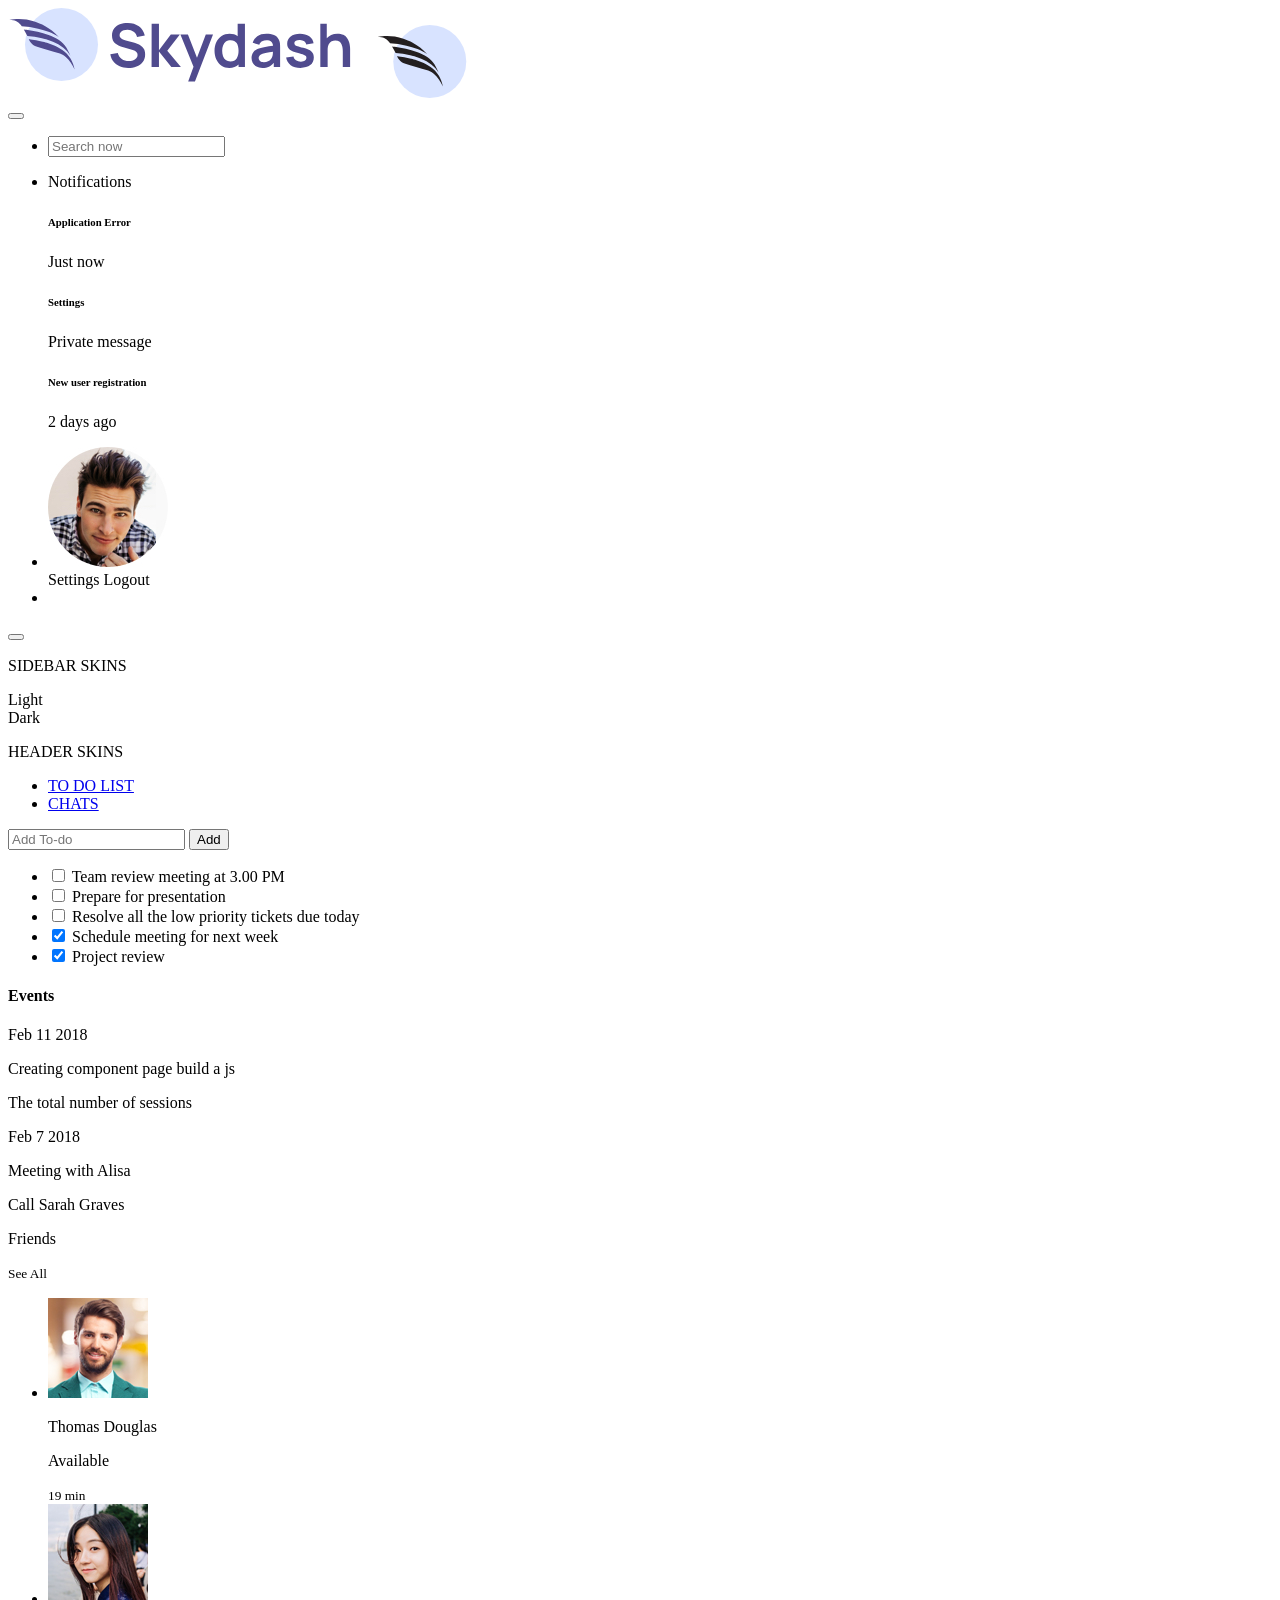
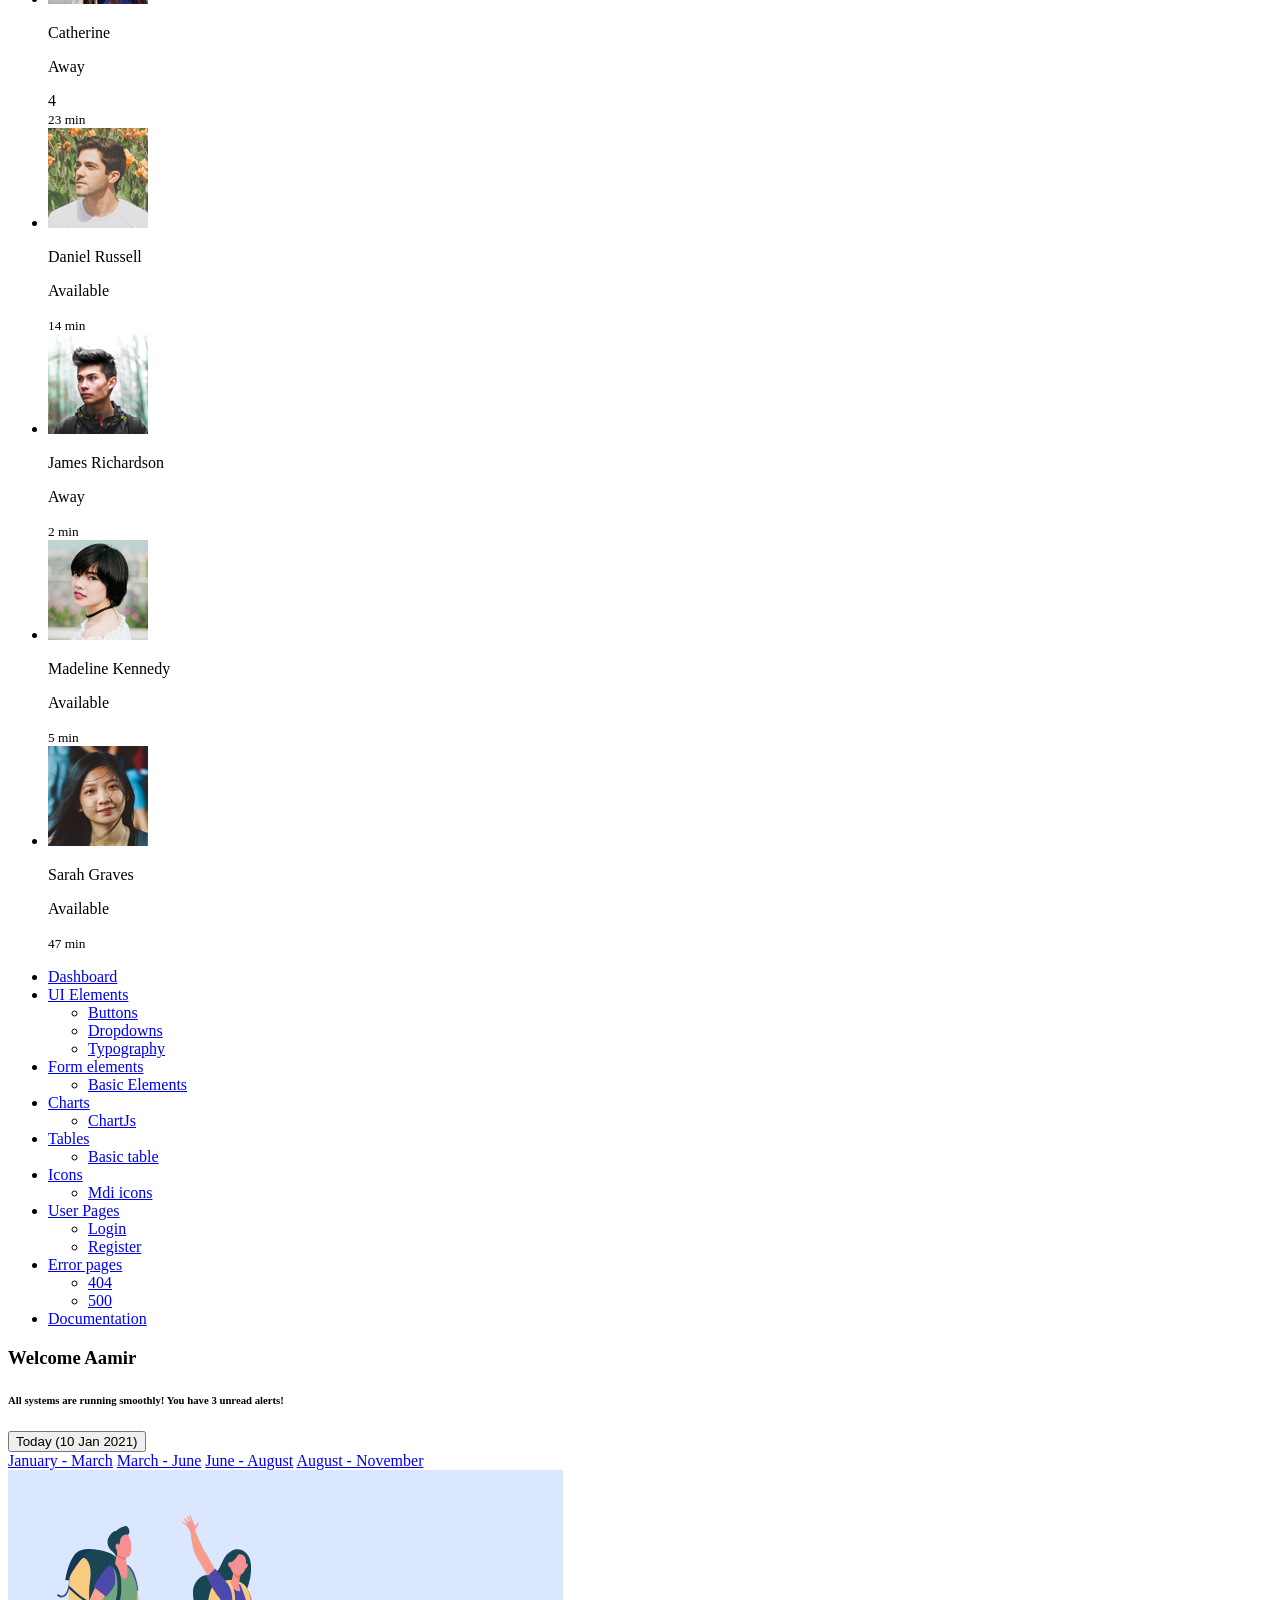
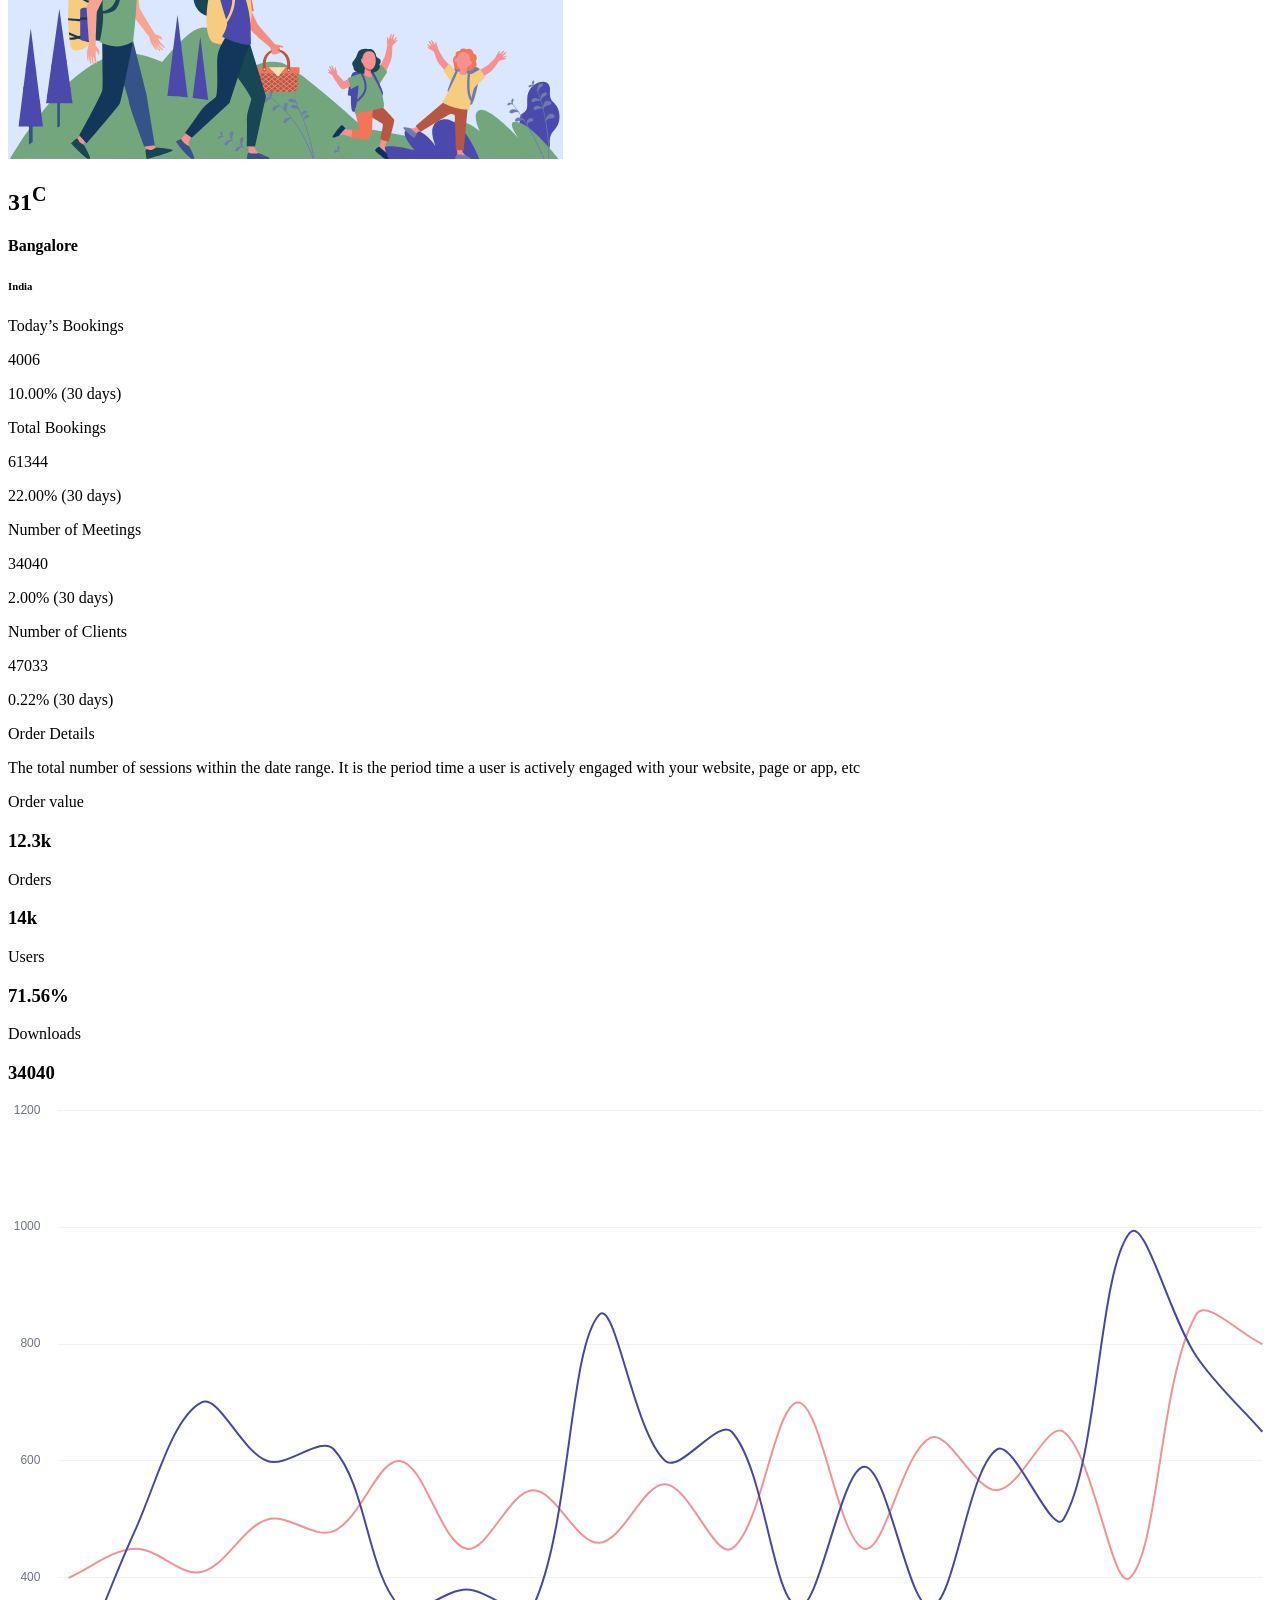
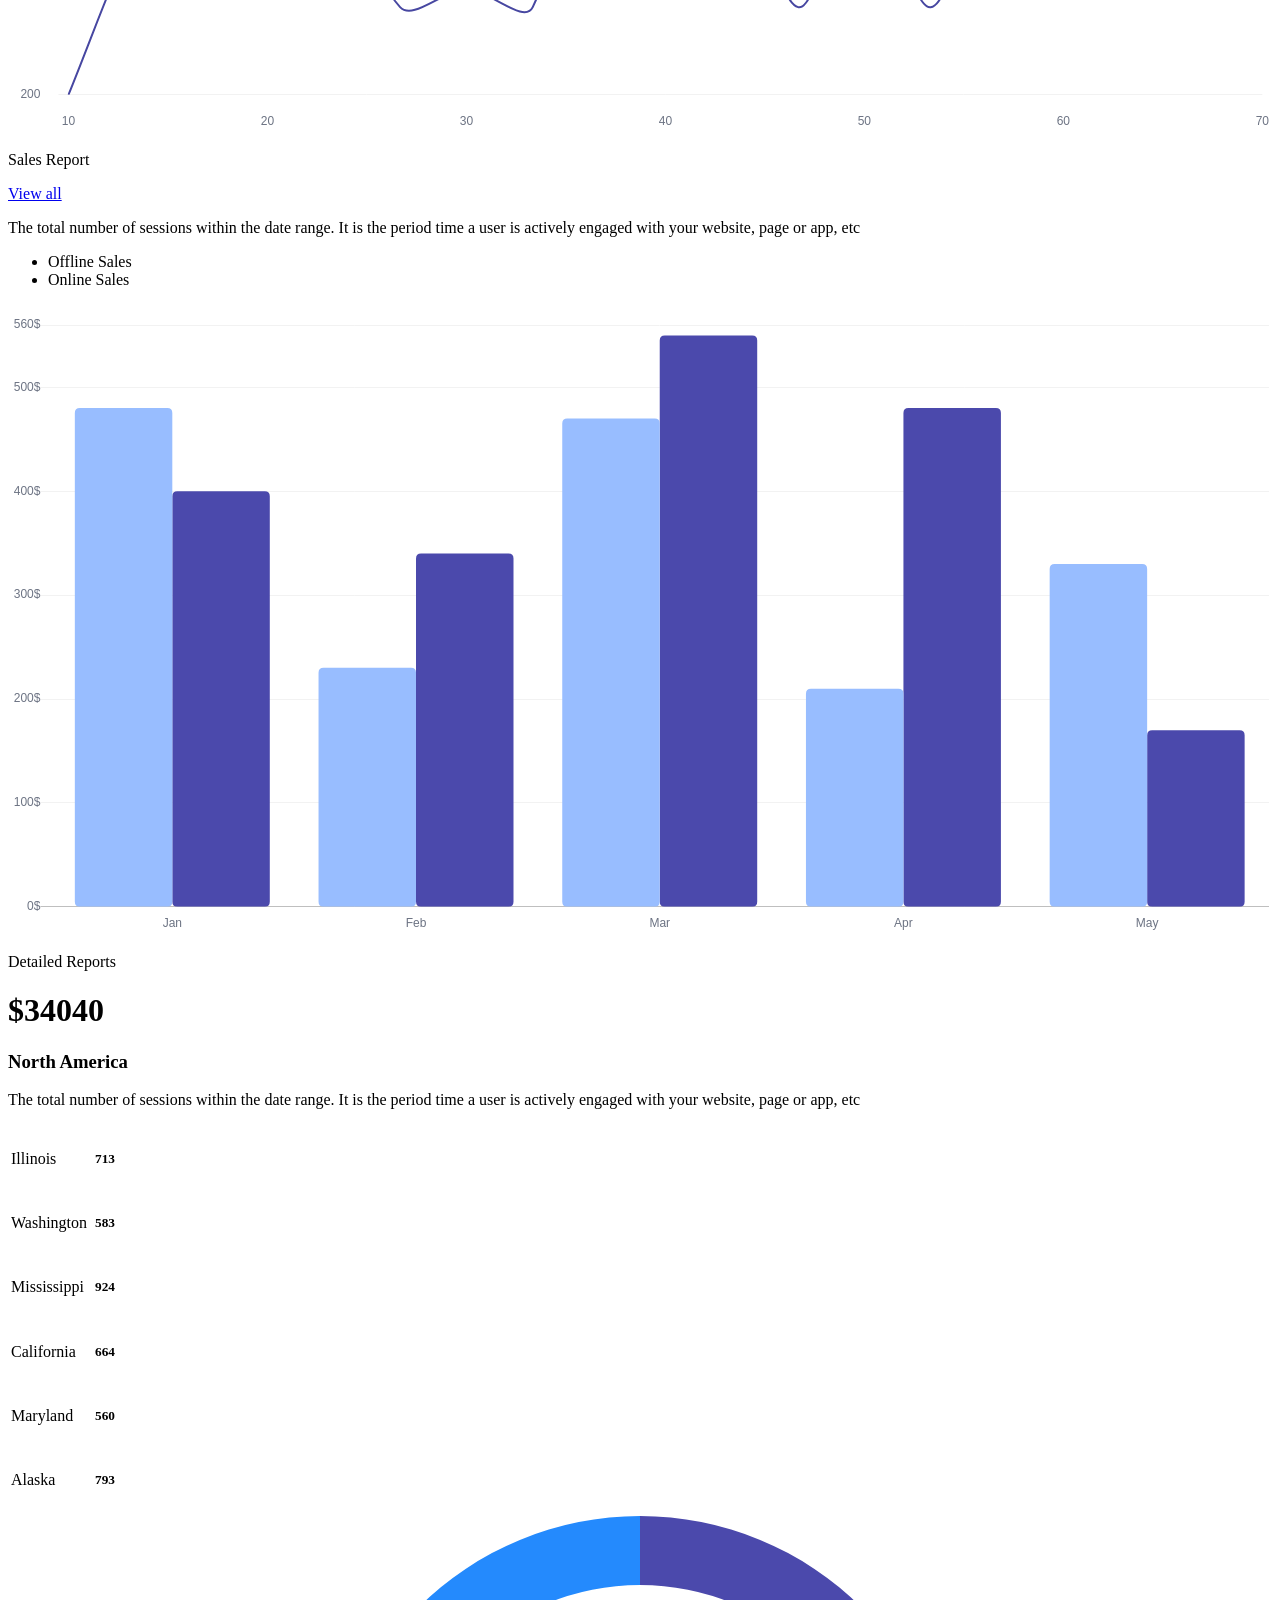
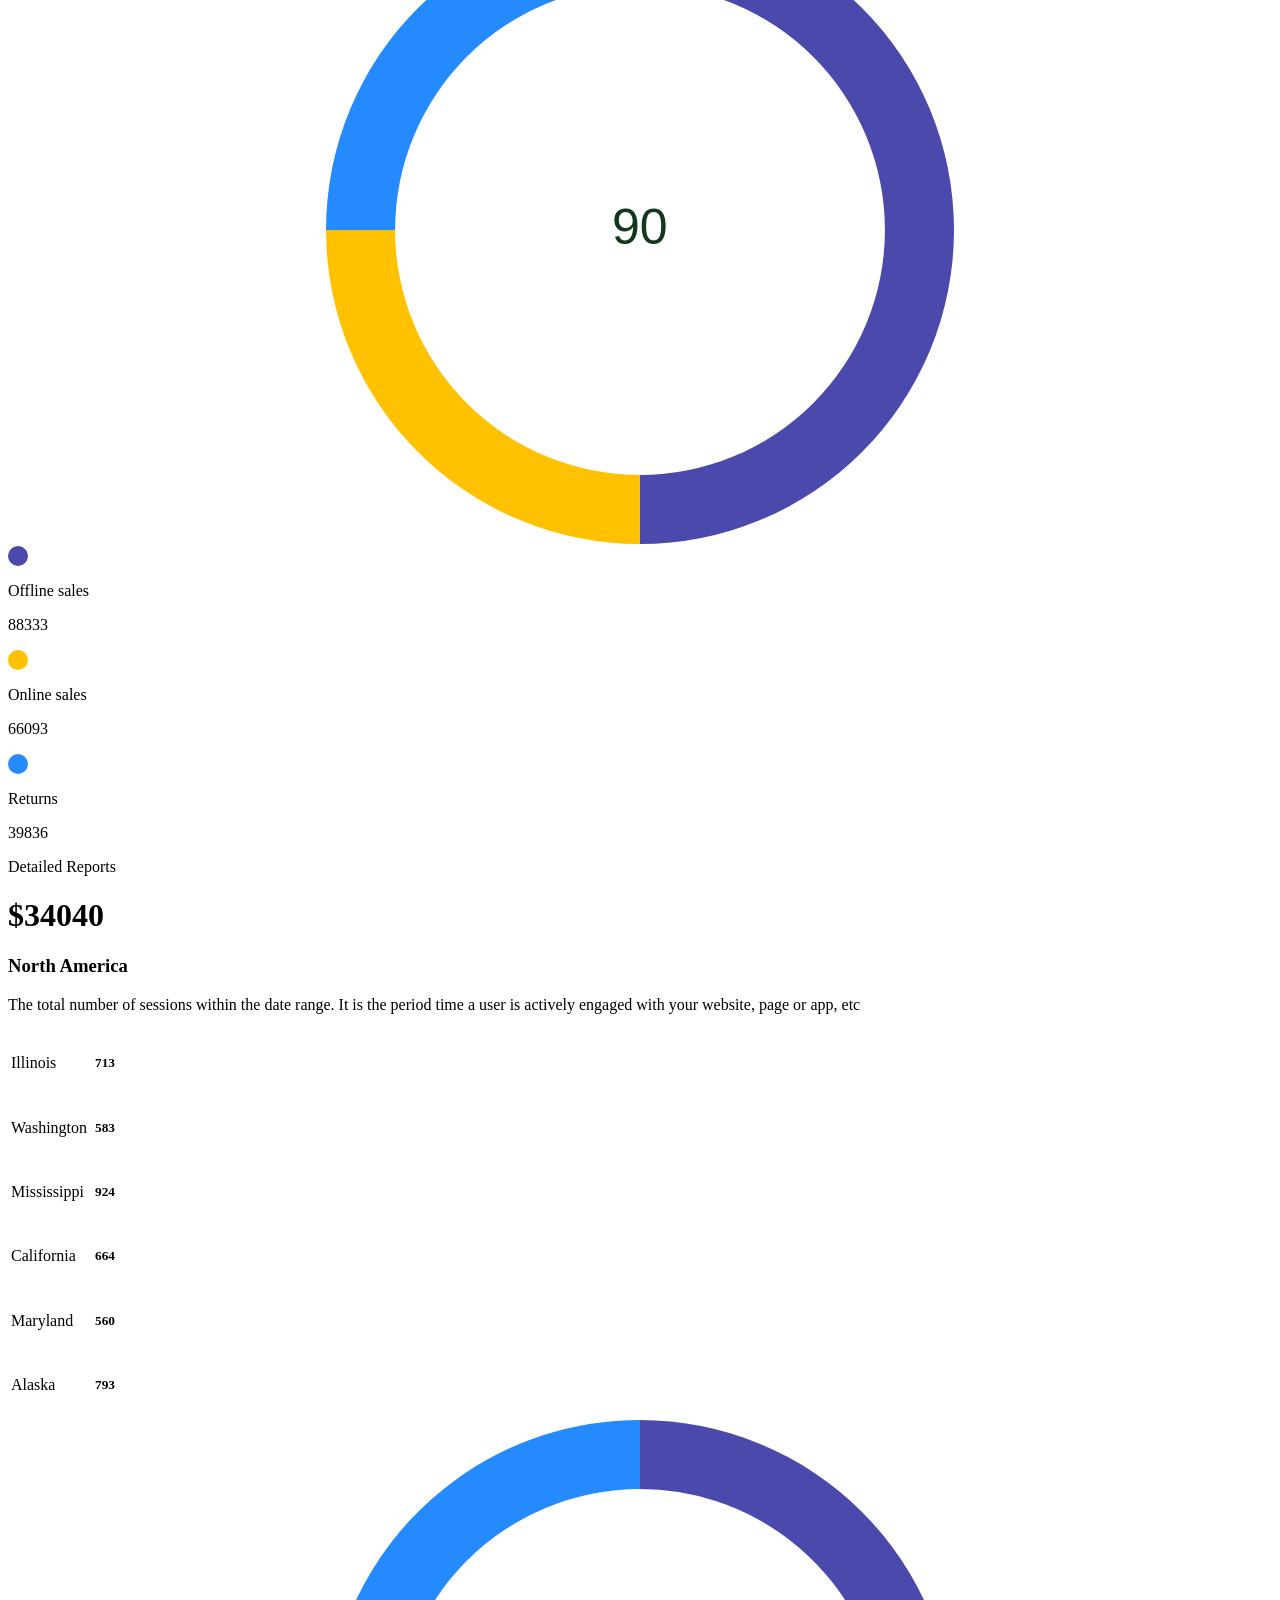
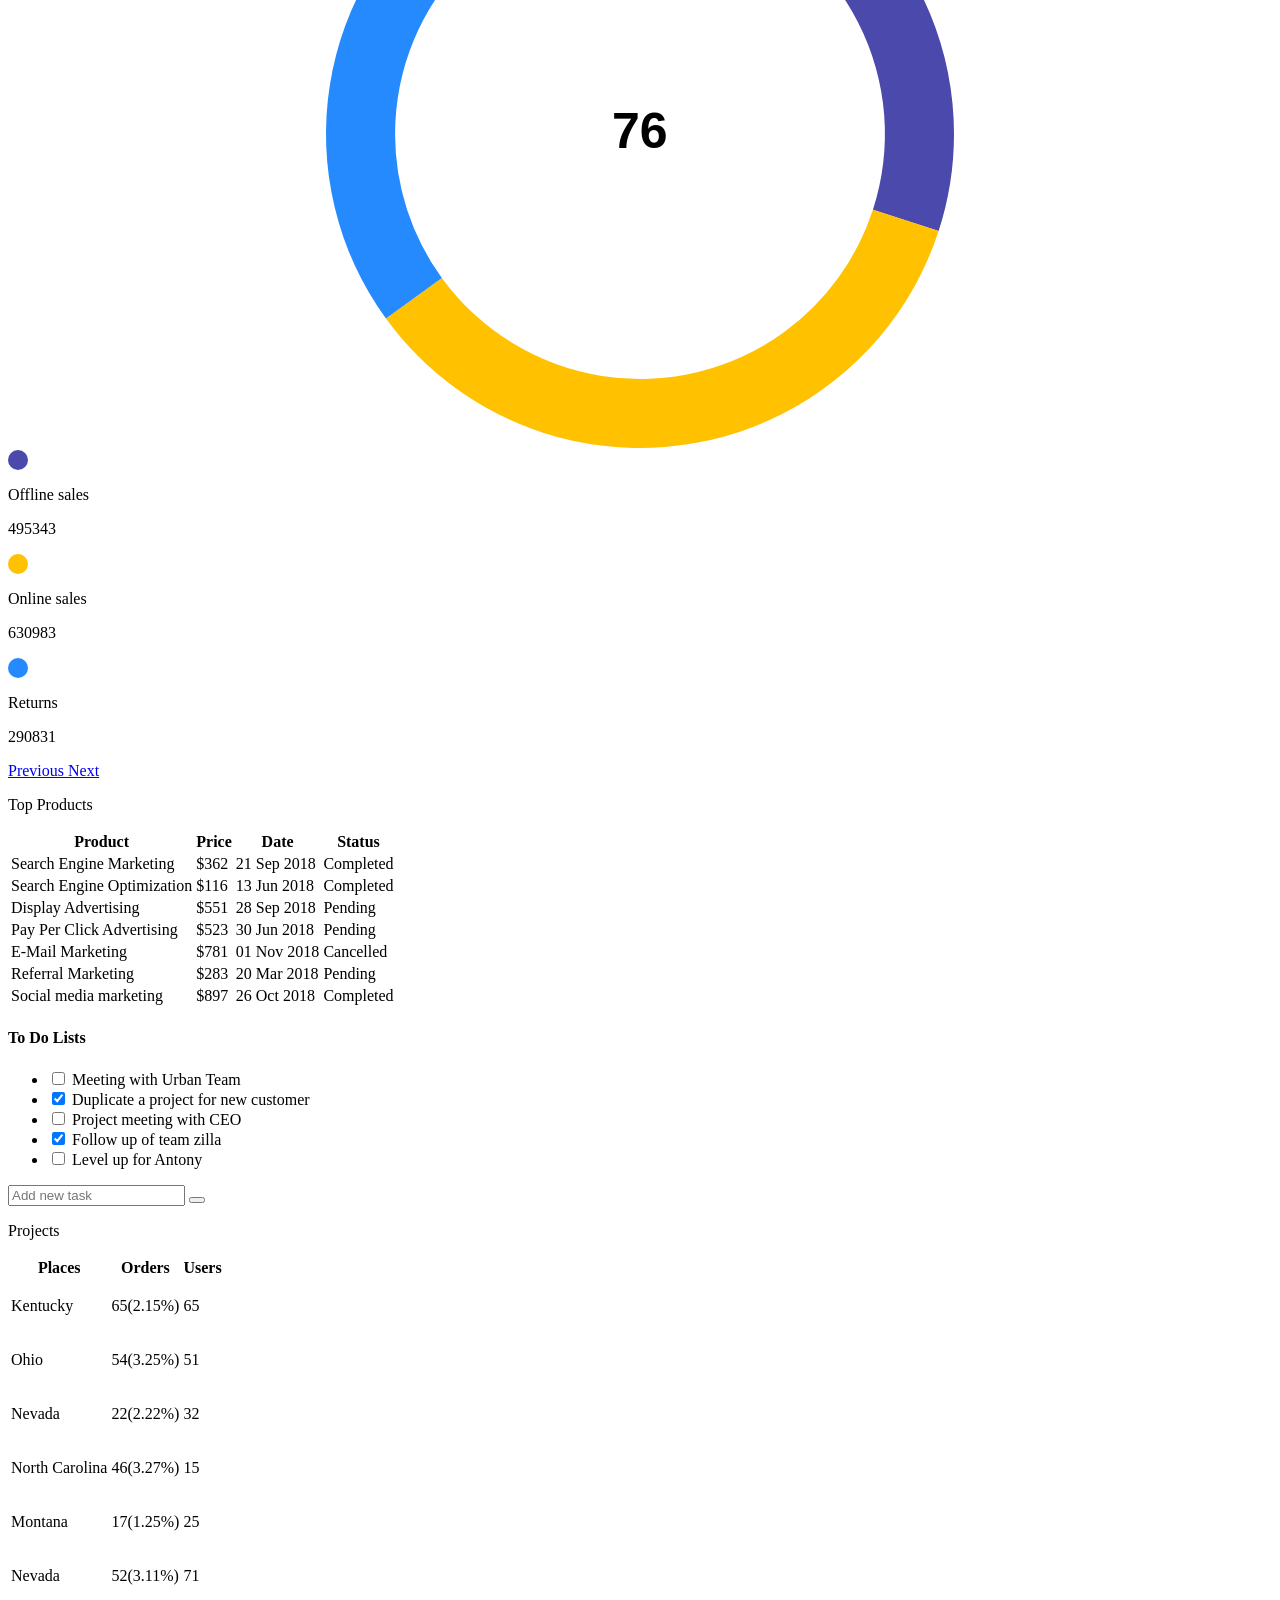
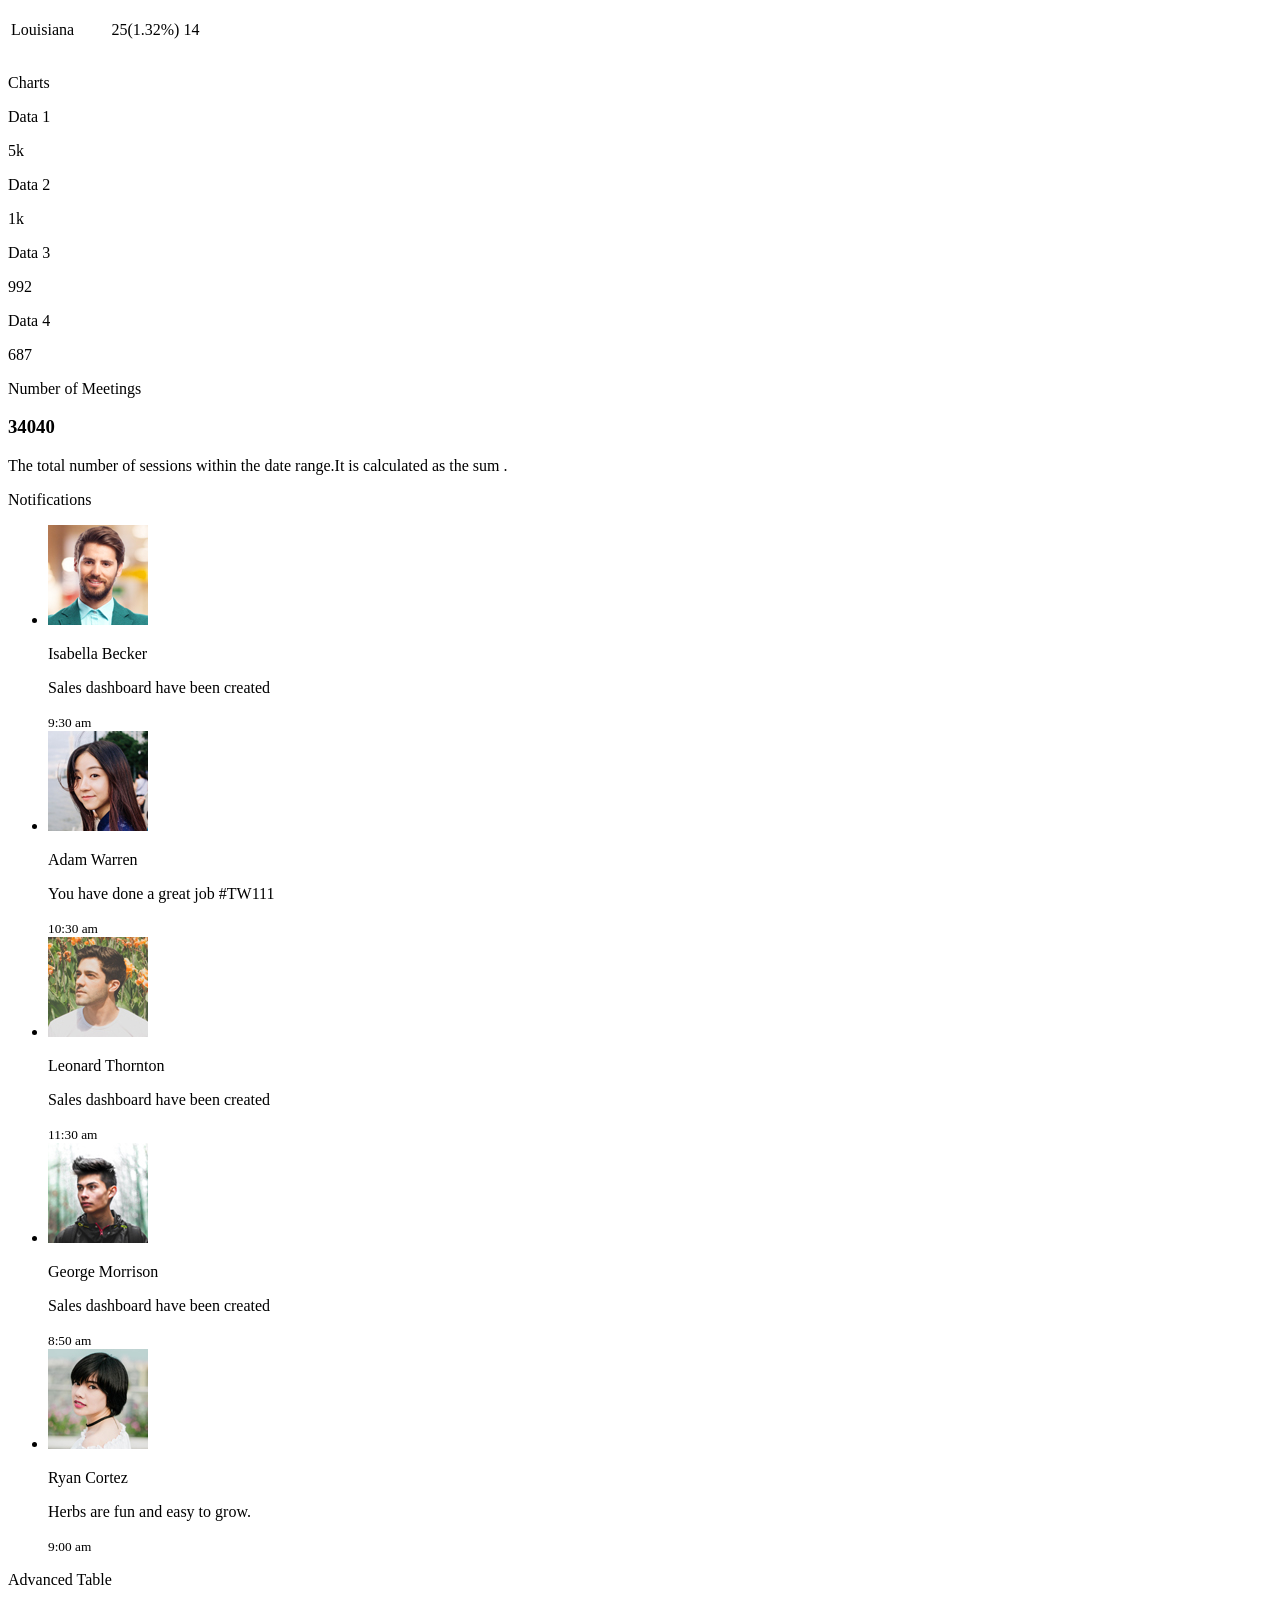
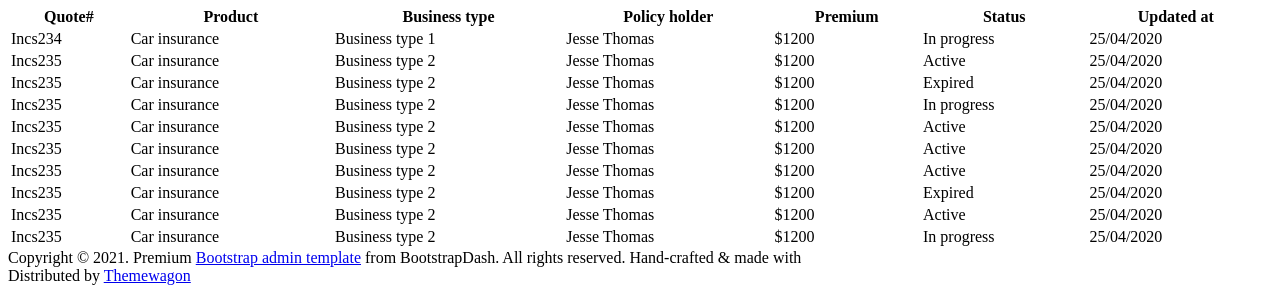
==== commit c9a179d5: "Update index.html" ====
--- a/index.html
+++ b/index.html
@@ -7,17 +7,17 @@
   <meta name="viewport" content="width=device-width, initial-scale=1, shrink-to-fit=no">
   <title>Skydash Admin</title>
   <!-- plugins:css -->
-  <link rel="stylesheet" href="vendors/feather/feather.css">
-  <link rel="stylesheet" href="vendors/ti-icons/css/themify-icons.css">
-  <link rel="stylesheet" href="vendors/css/vendor.bundle.base.css">
+  <link rel="stylesheet" href="vendors/feather/feather.css" disabled>
+  <link rel="stylesheet" href="vendors/ti-icons/css/themify-icons.css" disabled>
+  <link rel="stylesheet" href="vendors/css/vendor.bundle.base.css" disabled>
   <!-- endinject -->
   <!-- Plugin css for this page -->
-  <link rel="stylesheet" href="vendors/datatables.net-bs4/dataTables.bootstrap4.css">
-  <link rel="stylesheet" href="vendors/ti-icons/css/themify-icons.css">
-  <link rel="stylesheet" type="text/css" href="js/select.dataTables.min.css">
+  <link rel="stylesheet" href="vendors/datatables.net-bs4/dataTables.bootstrap4.css" disabled>
+  <link rel="stylesheet" href="vendors/ti-icons/css/themify-icons.css" disabled>
+  <link rel="stylesheet" type="text/css" href="js/select.dataTables.min.css" disabled>
   <!-- End plugin css for this page -->
   <!-- inject:css -->
-  <link rel="stylesheet" href="css/vertical-layout-light/style.css">
+  <link rel="stylesheet" href="css/vertical-layout-light/style.css" disabled>
   <!-- endinject -->
   <link rel="shortcut icon" href="images/favicon.png" />
 </head>
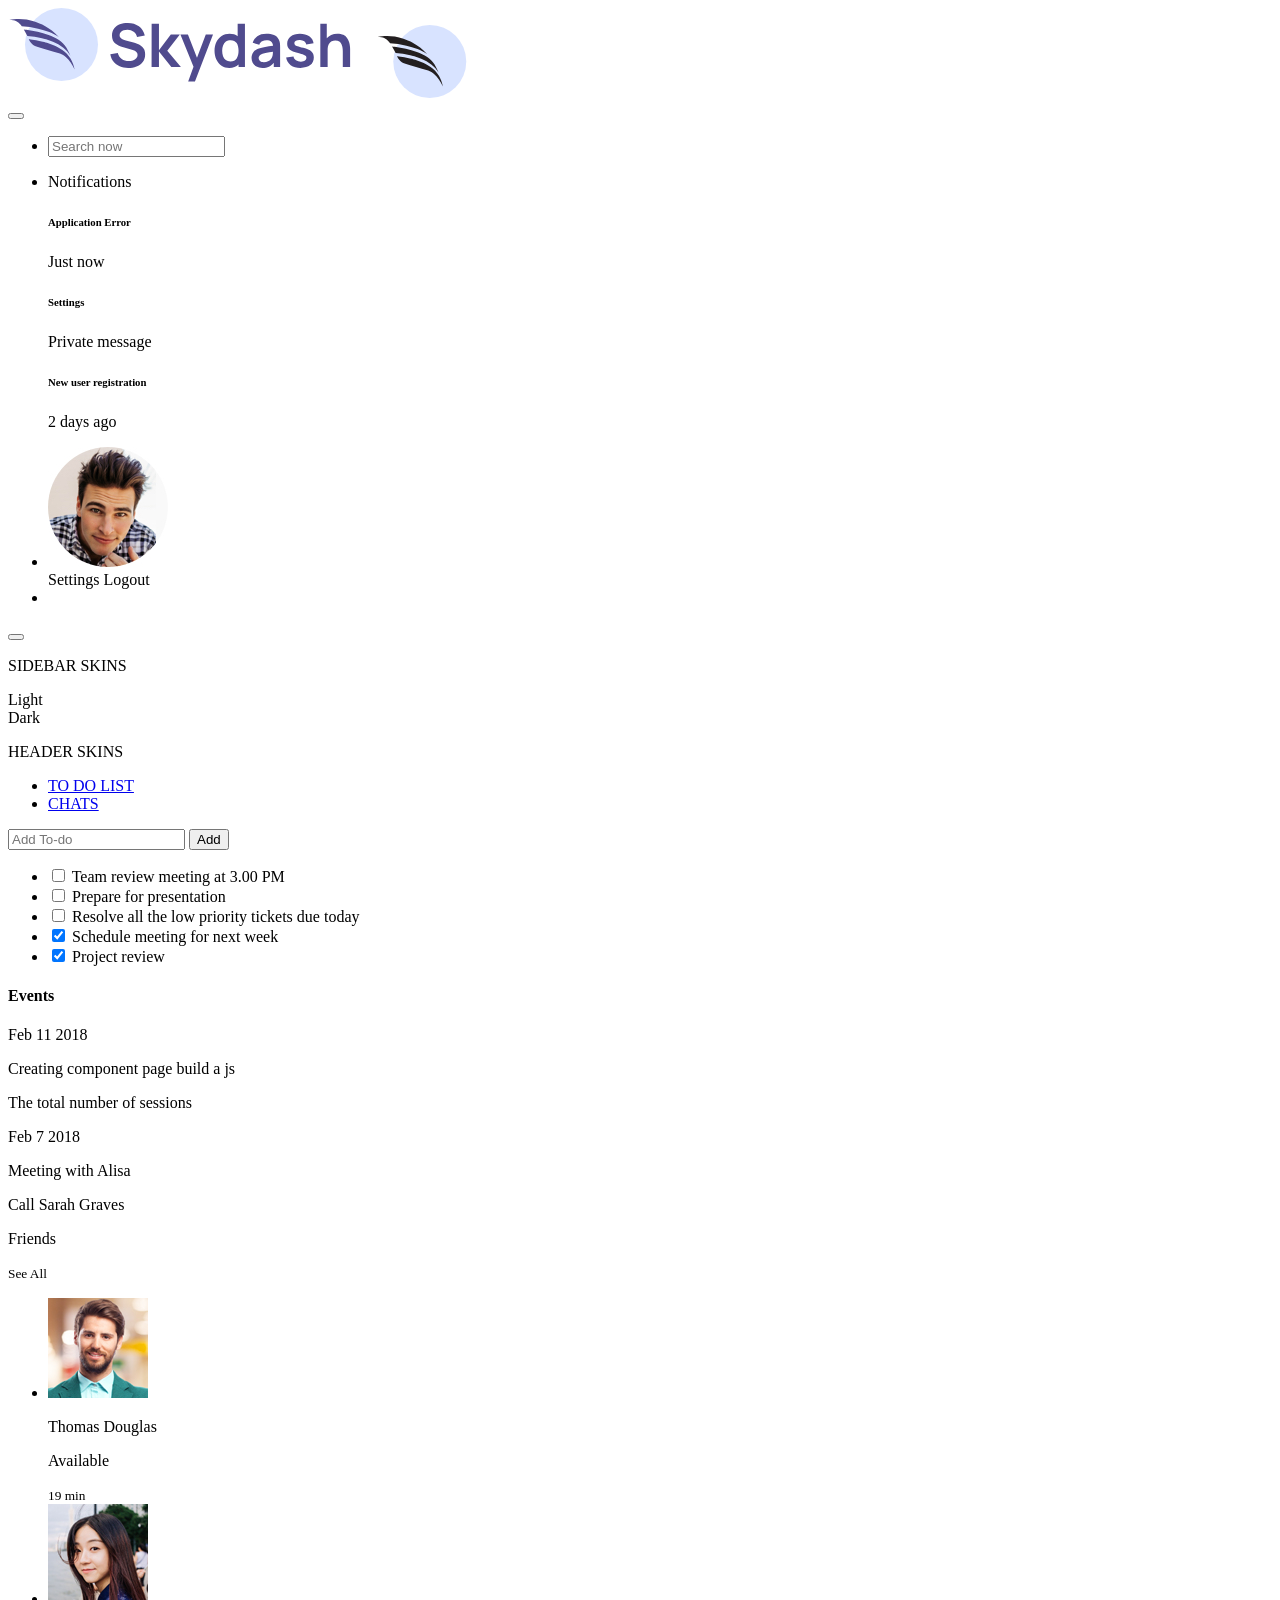
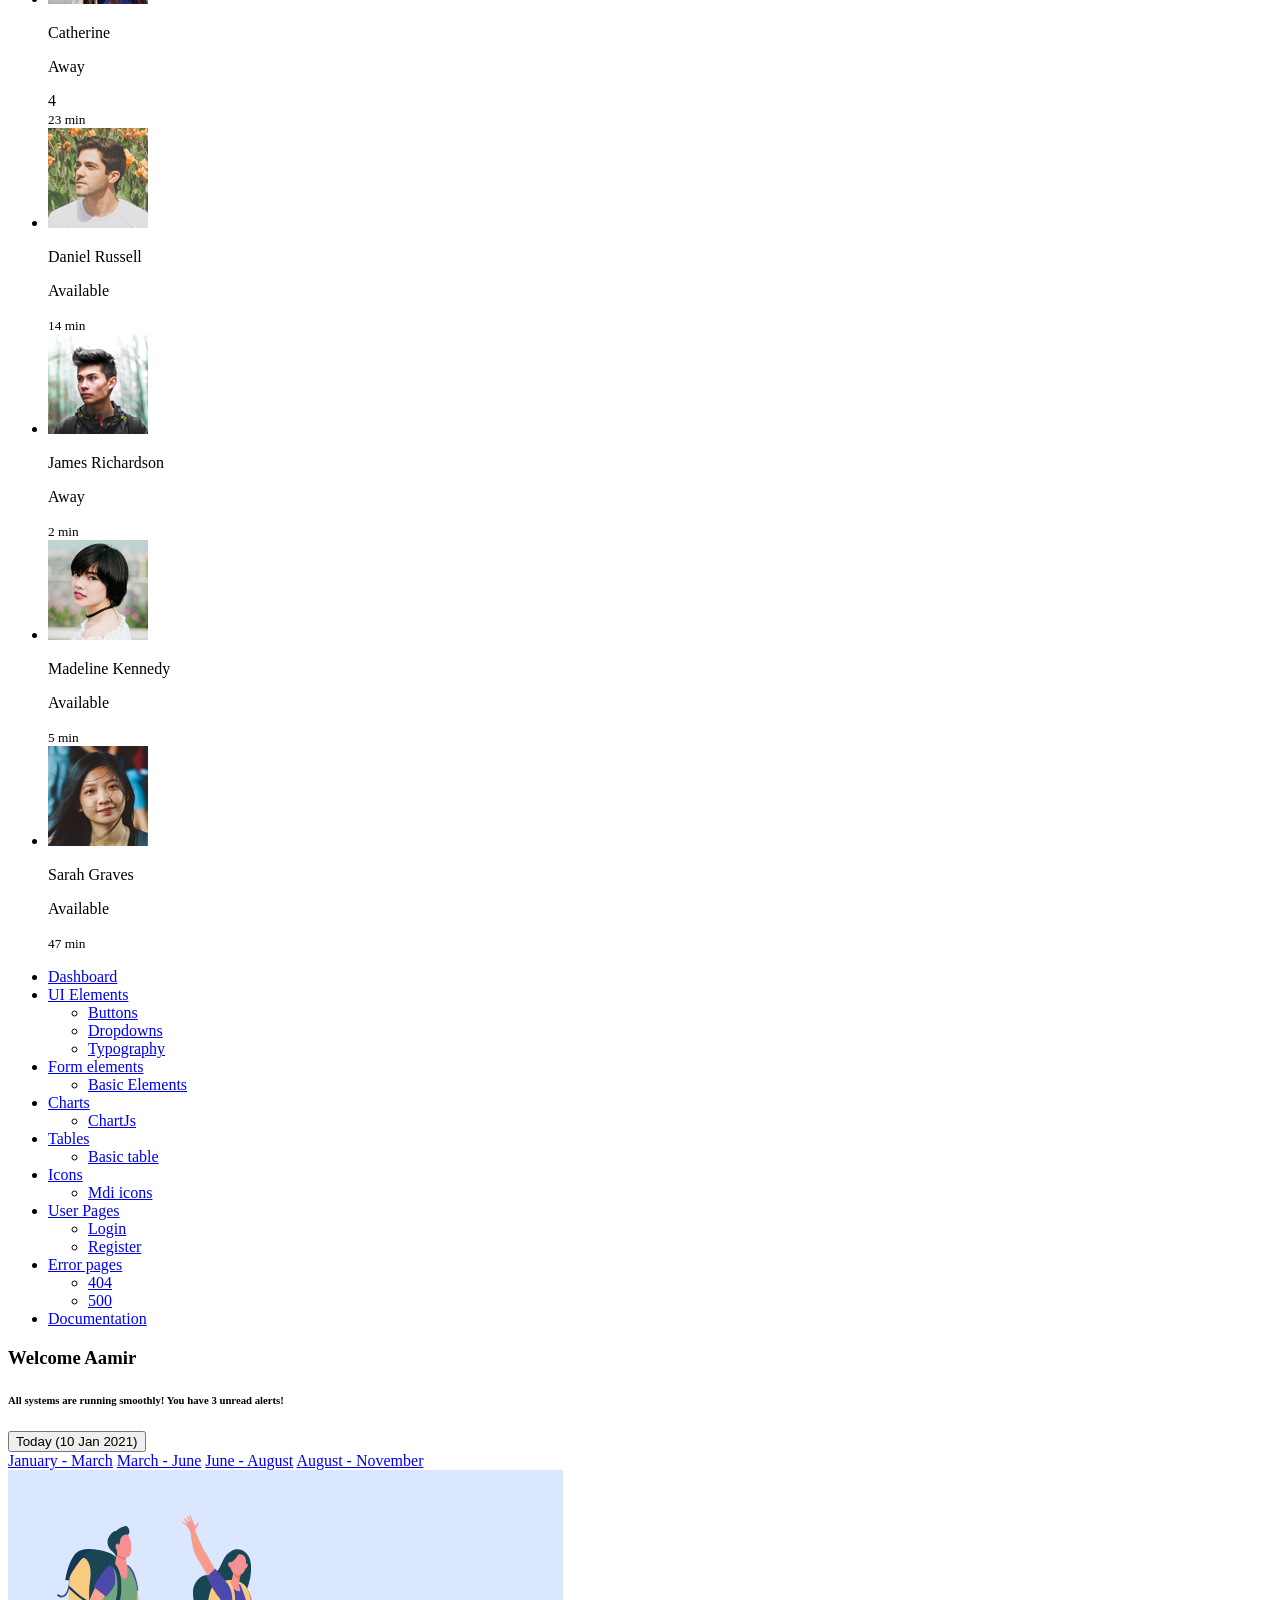
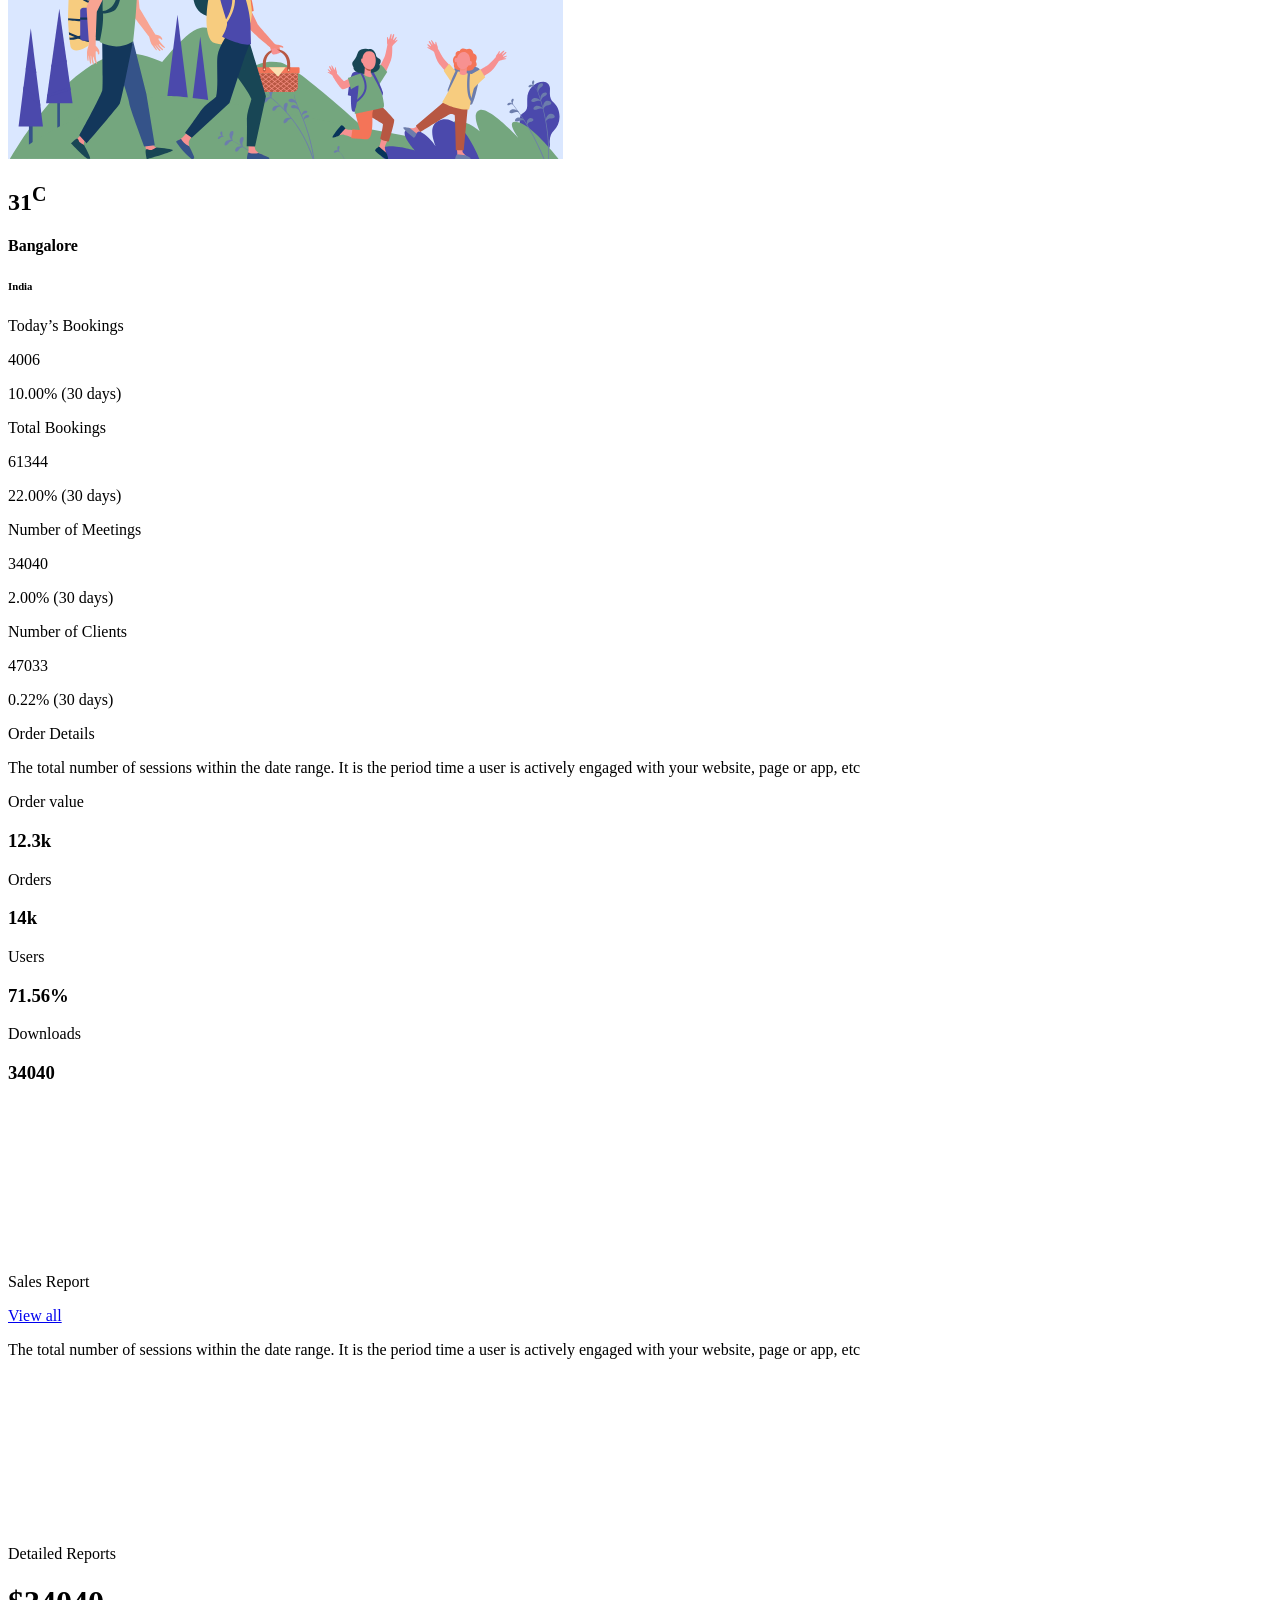
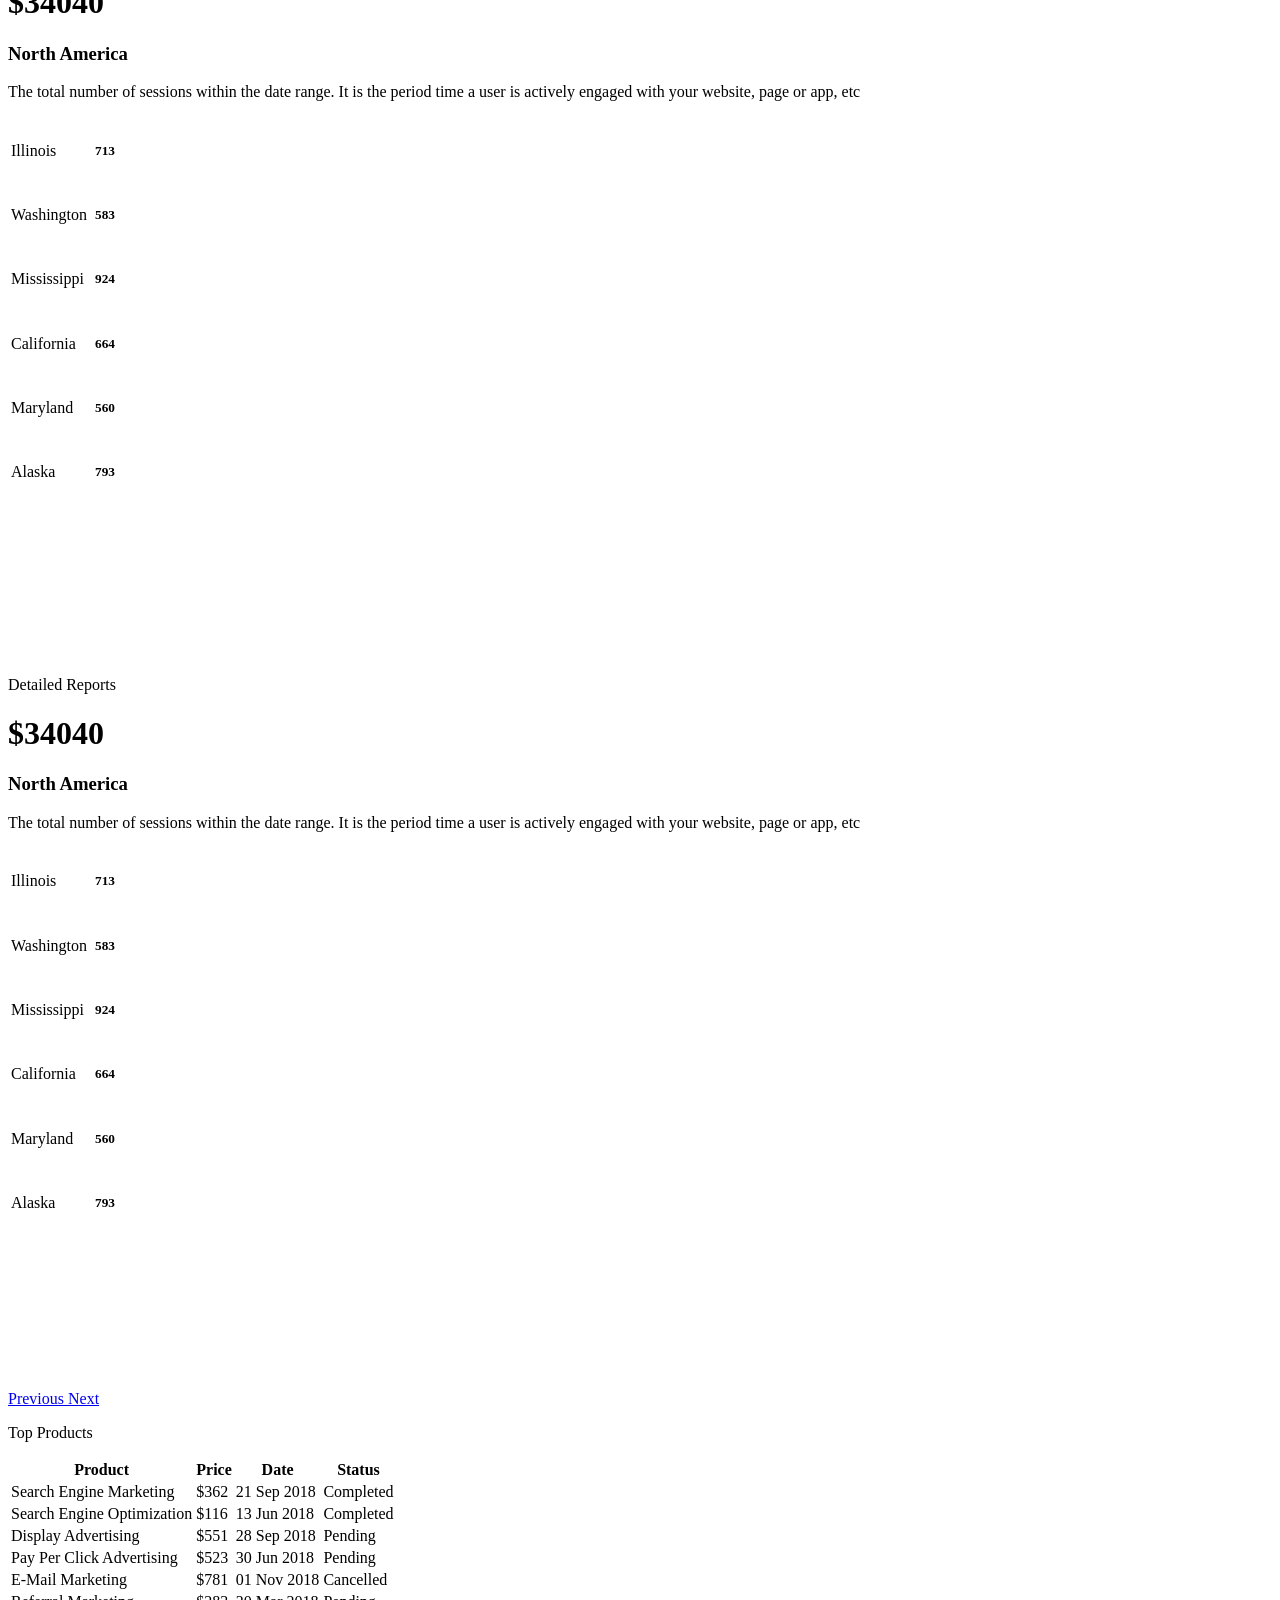
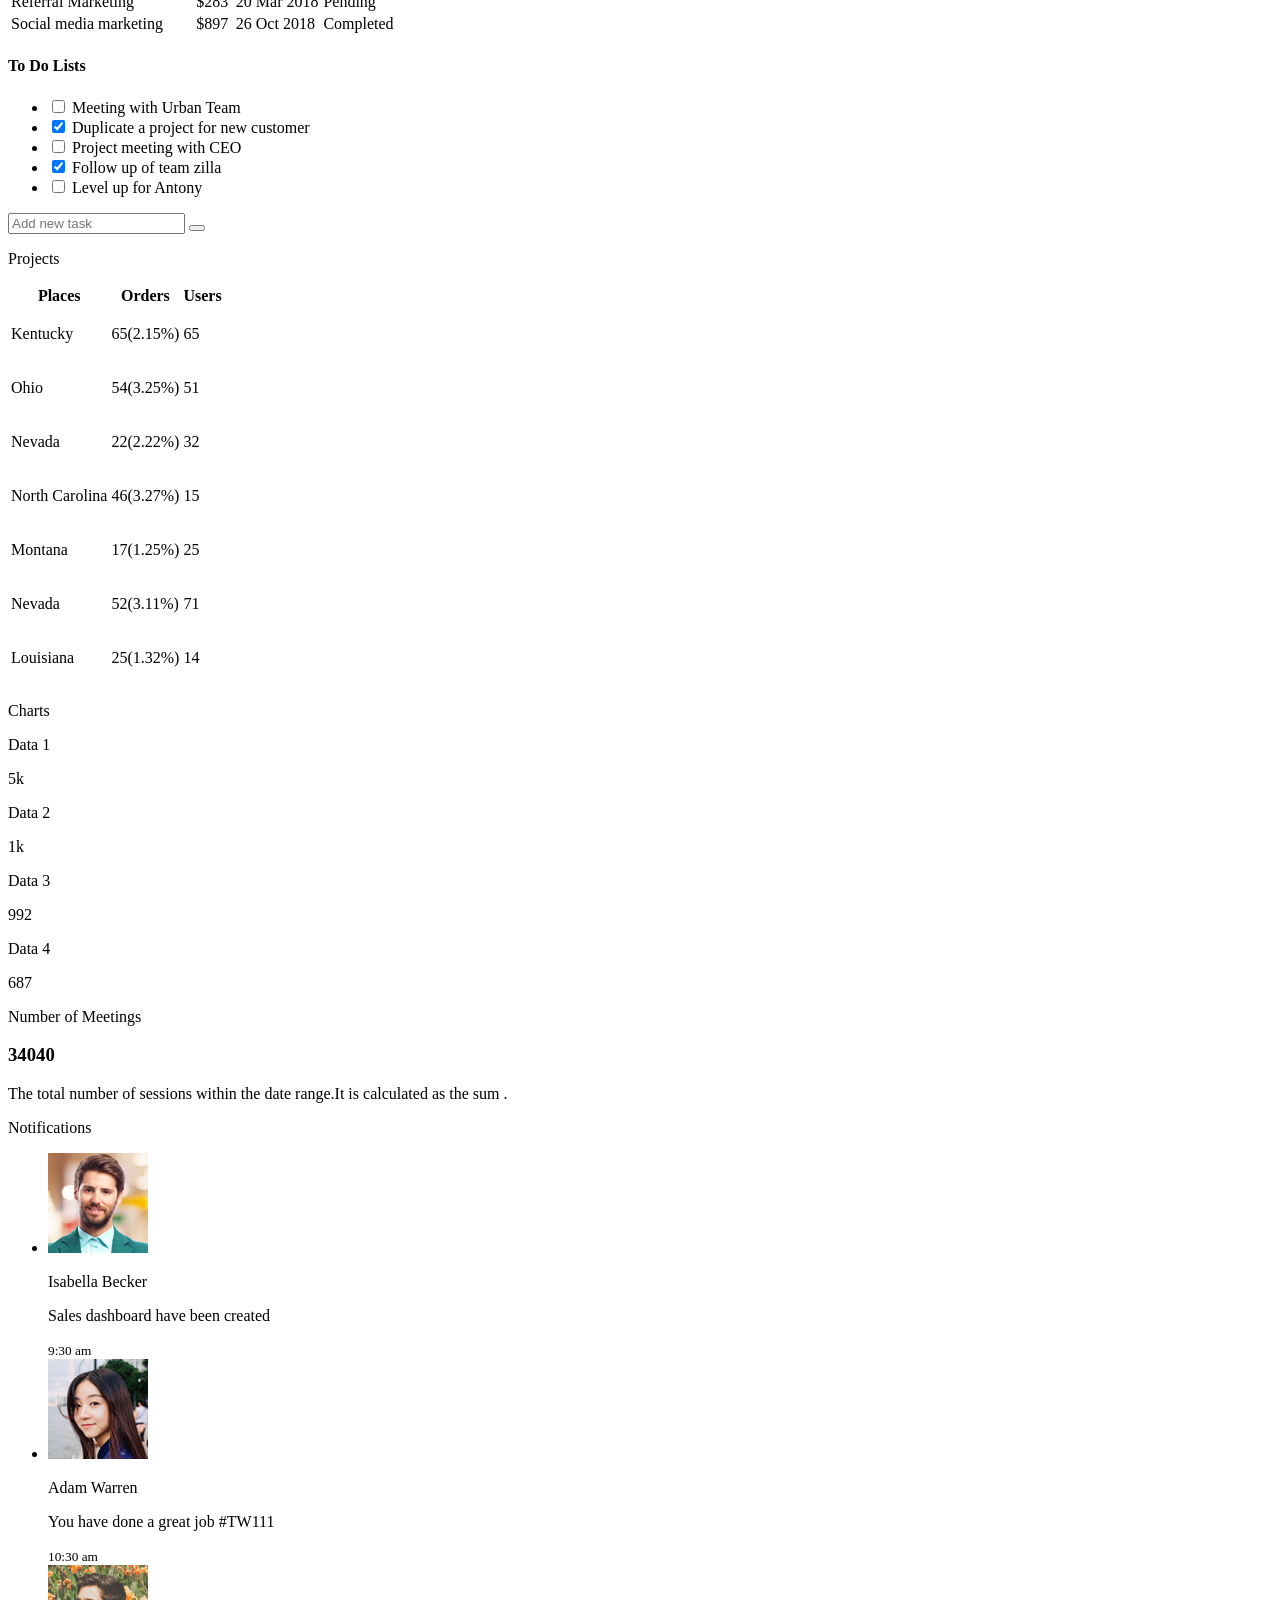
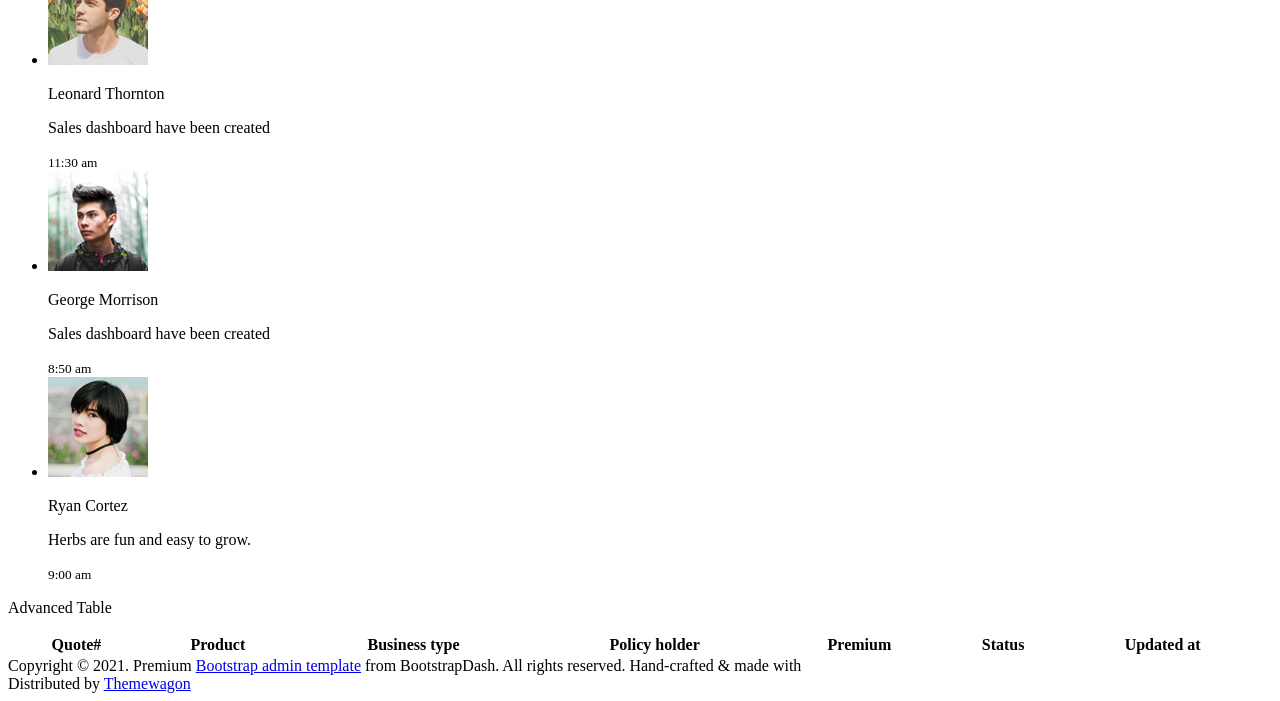
==== commit 0711a8d1: "Update index.html" ====
--- a/index.html
+++ b/index.html
@@ -17,7 +17,6 @@
   <link rel="stylesheet" type="text/css" href="js/select.dataTables.min.css" disabled>
   <!-- End plugin css for this page -->
   <!-- inject:css -->
-  <link rel="stylesheet" href="css/vertical-layout-light/style.css" disabled>
   <!-- endinject -->
   <link rel="shortcut icon" href="images/favicon.png" />
 </head>
@@ -1066,7 +1065,6 @@
   <!-- container-scroller -->
 
   <!-- plugins:js -->
-  <script src="vendors/js/vendor.bundle.base.js"></script>
   <!-- endinject -->
   <!-- Plugin js for this page -->
   <script src="vendors/chart.js/Chart.min.js"></script>
